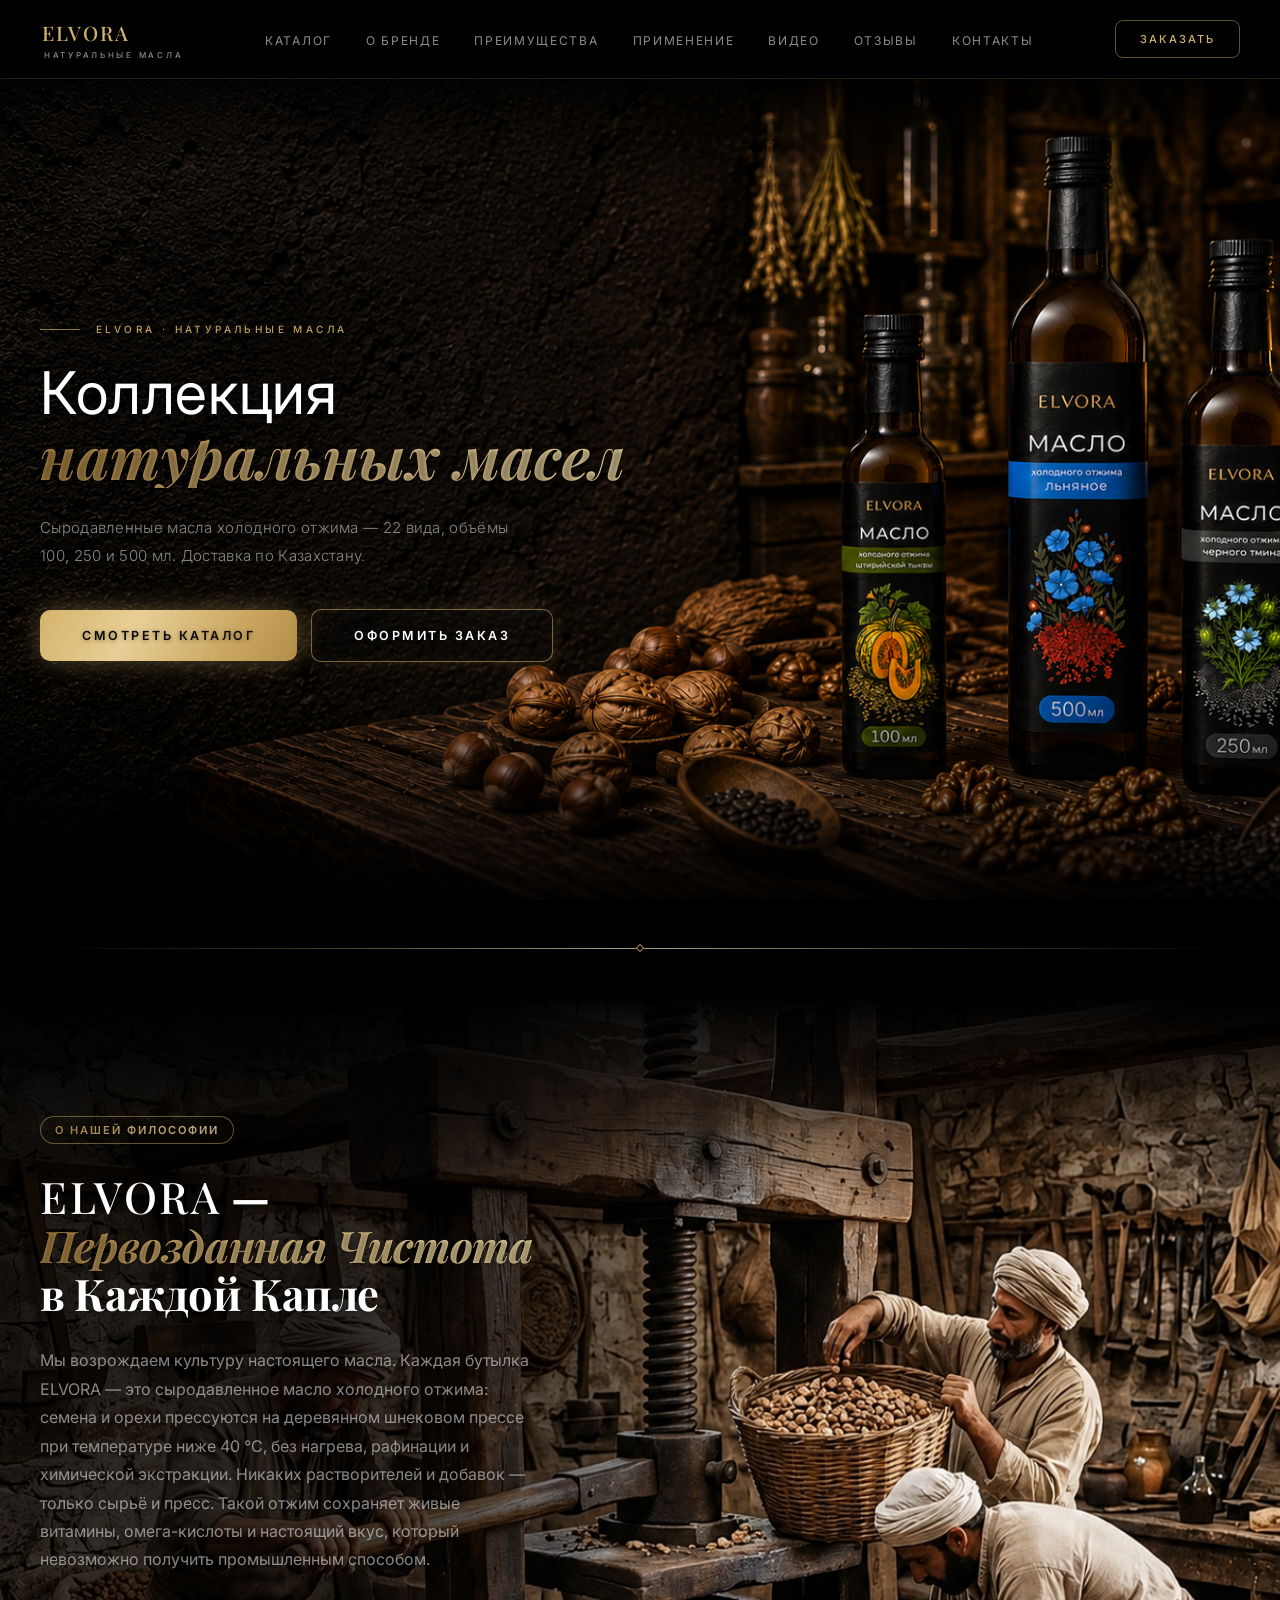
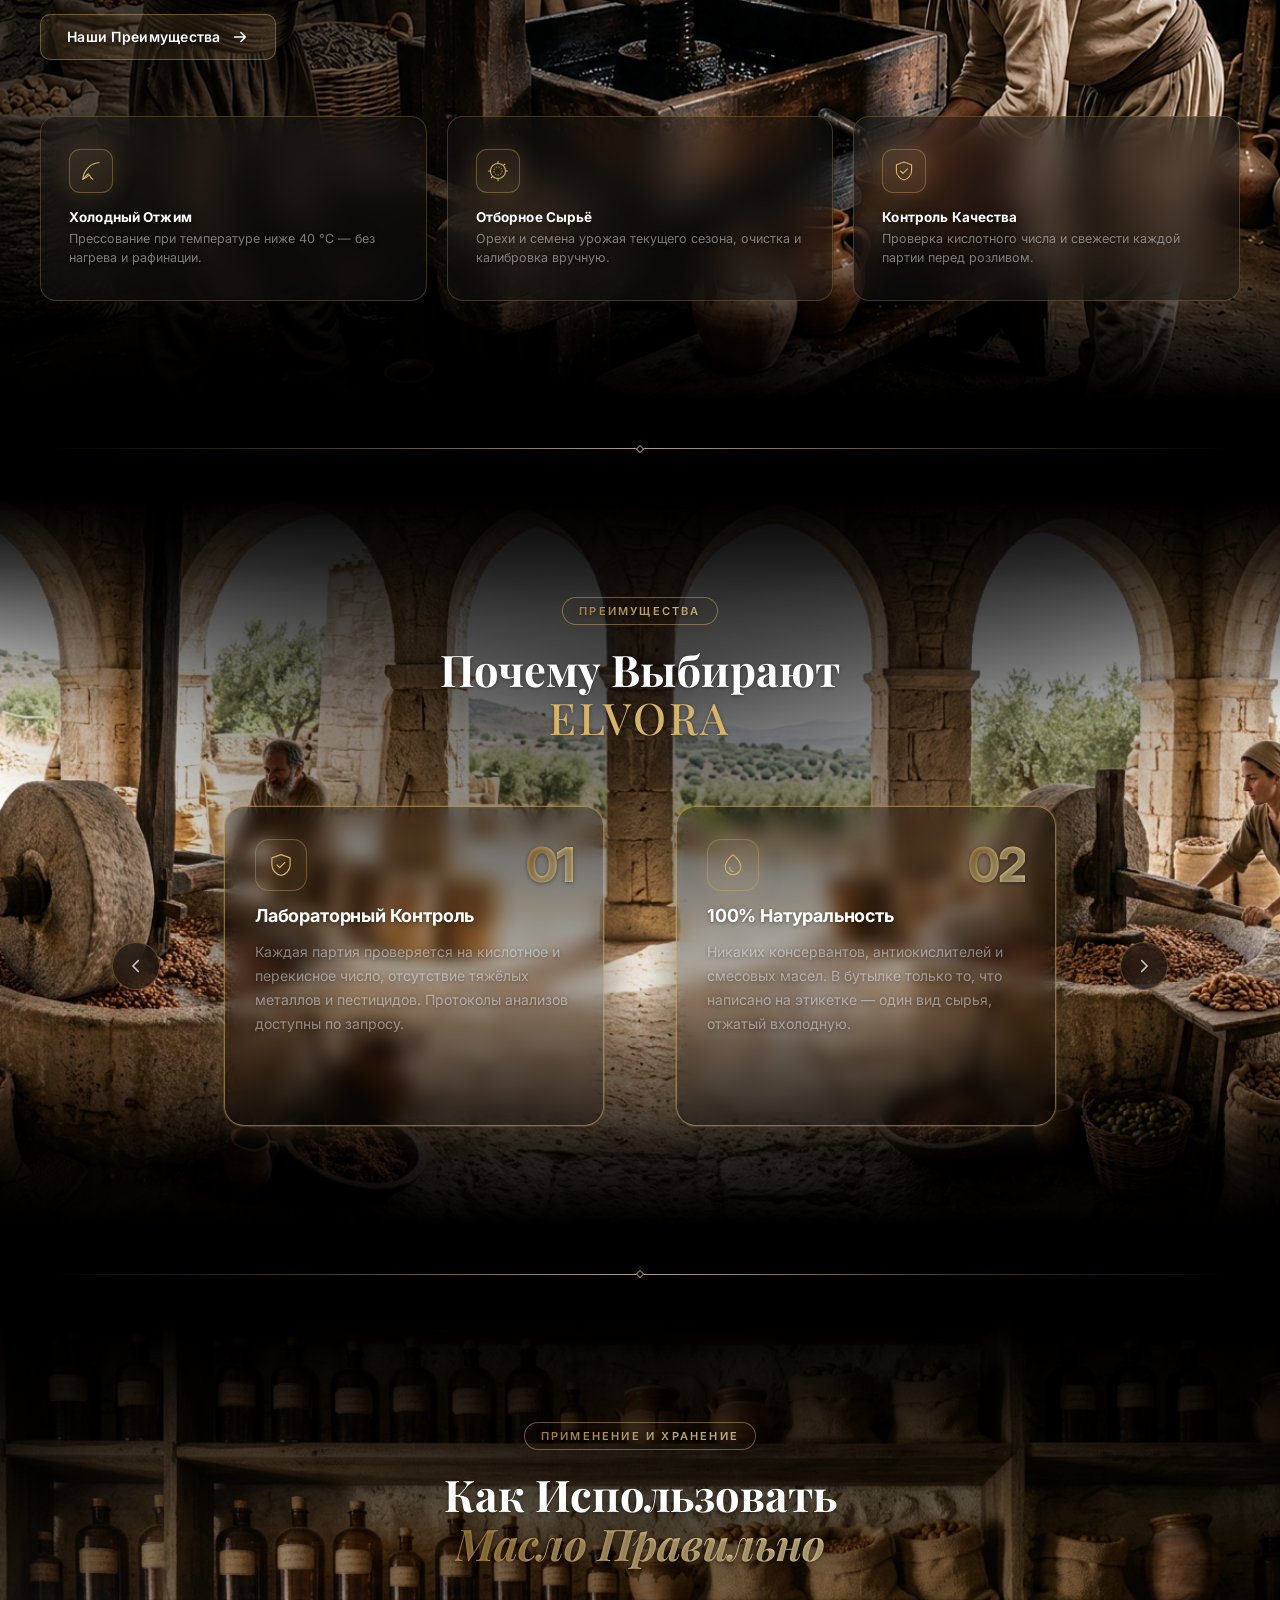
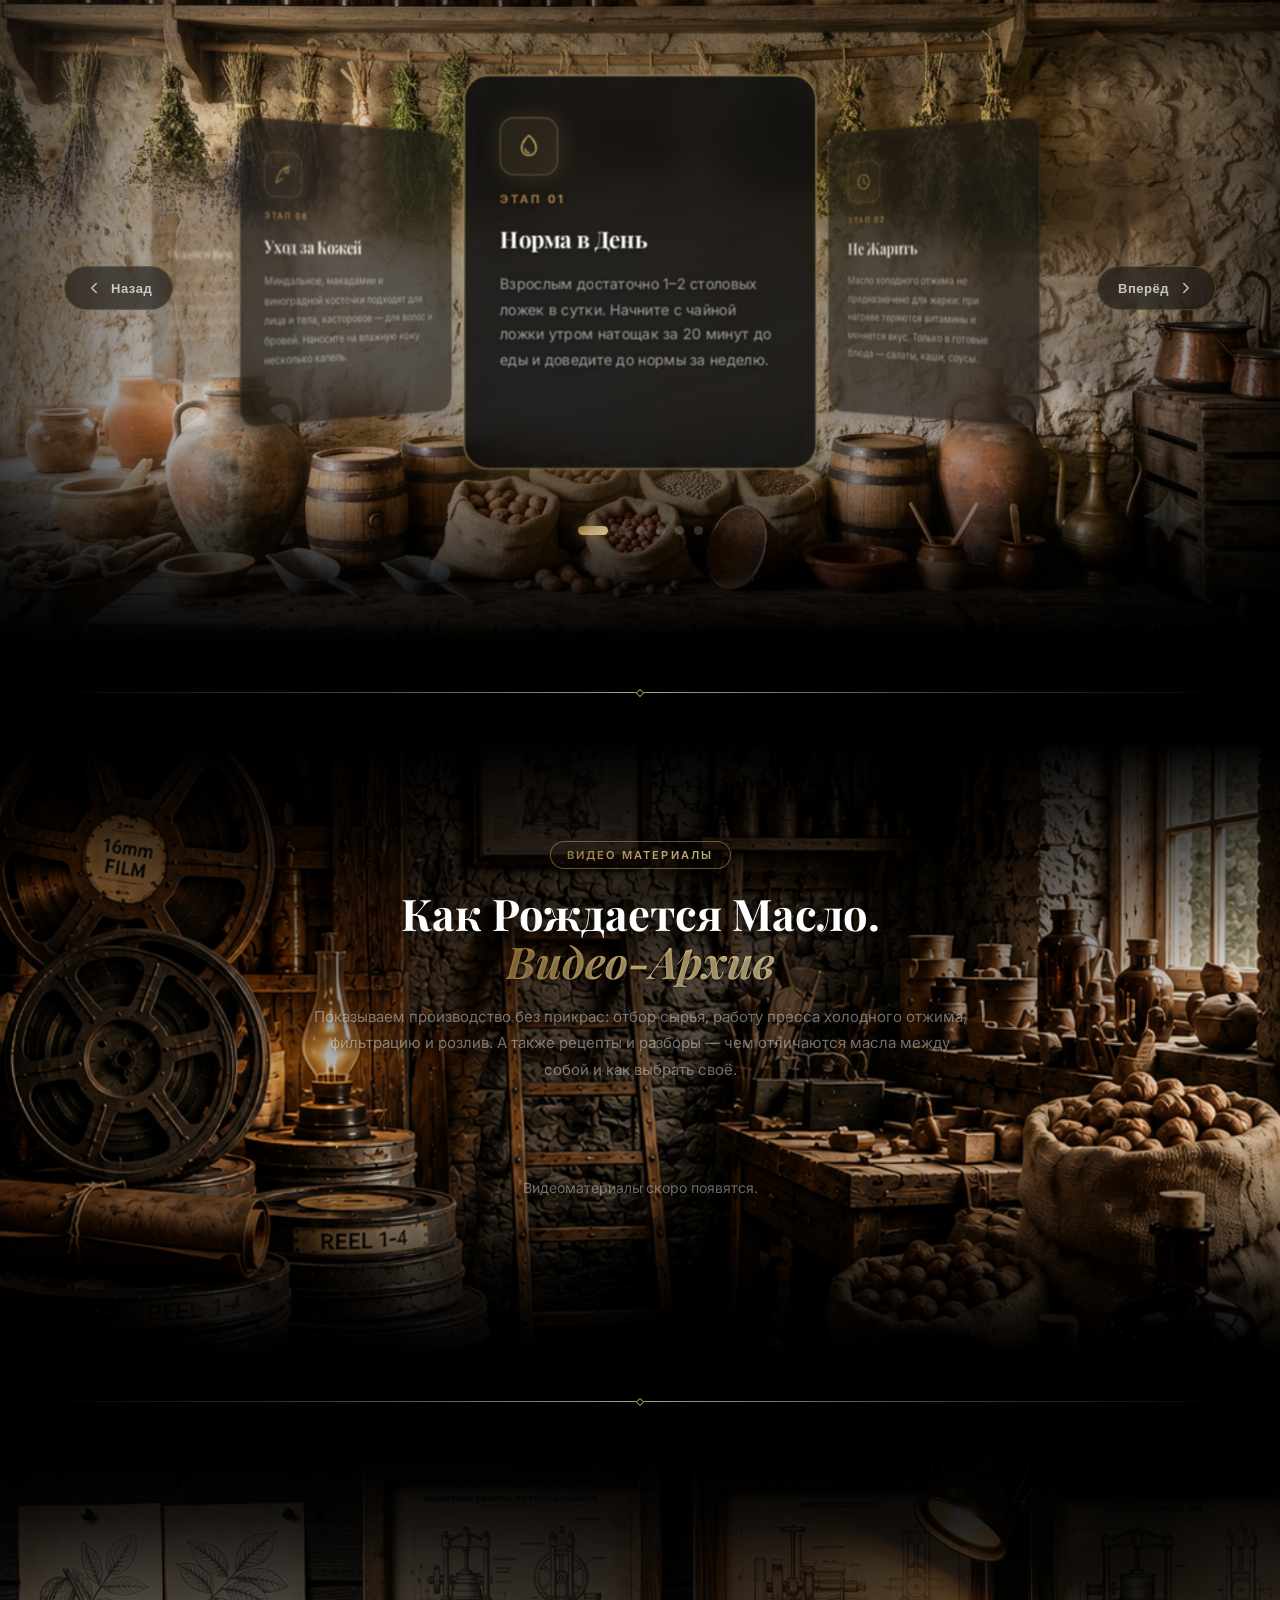
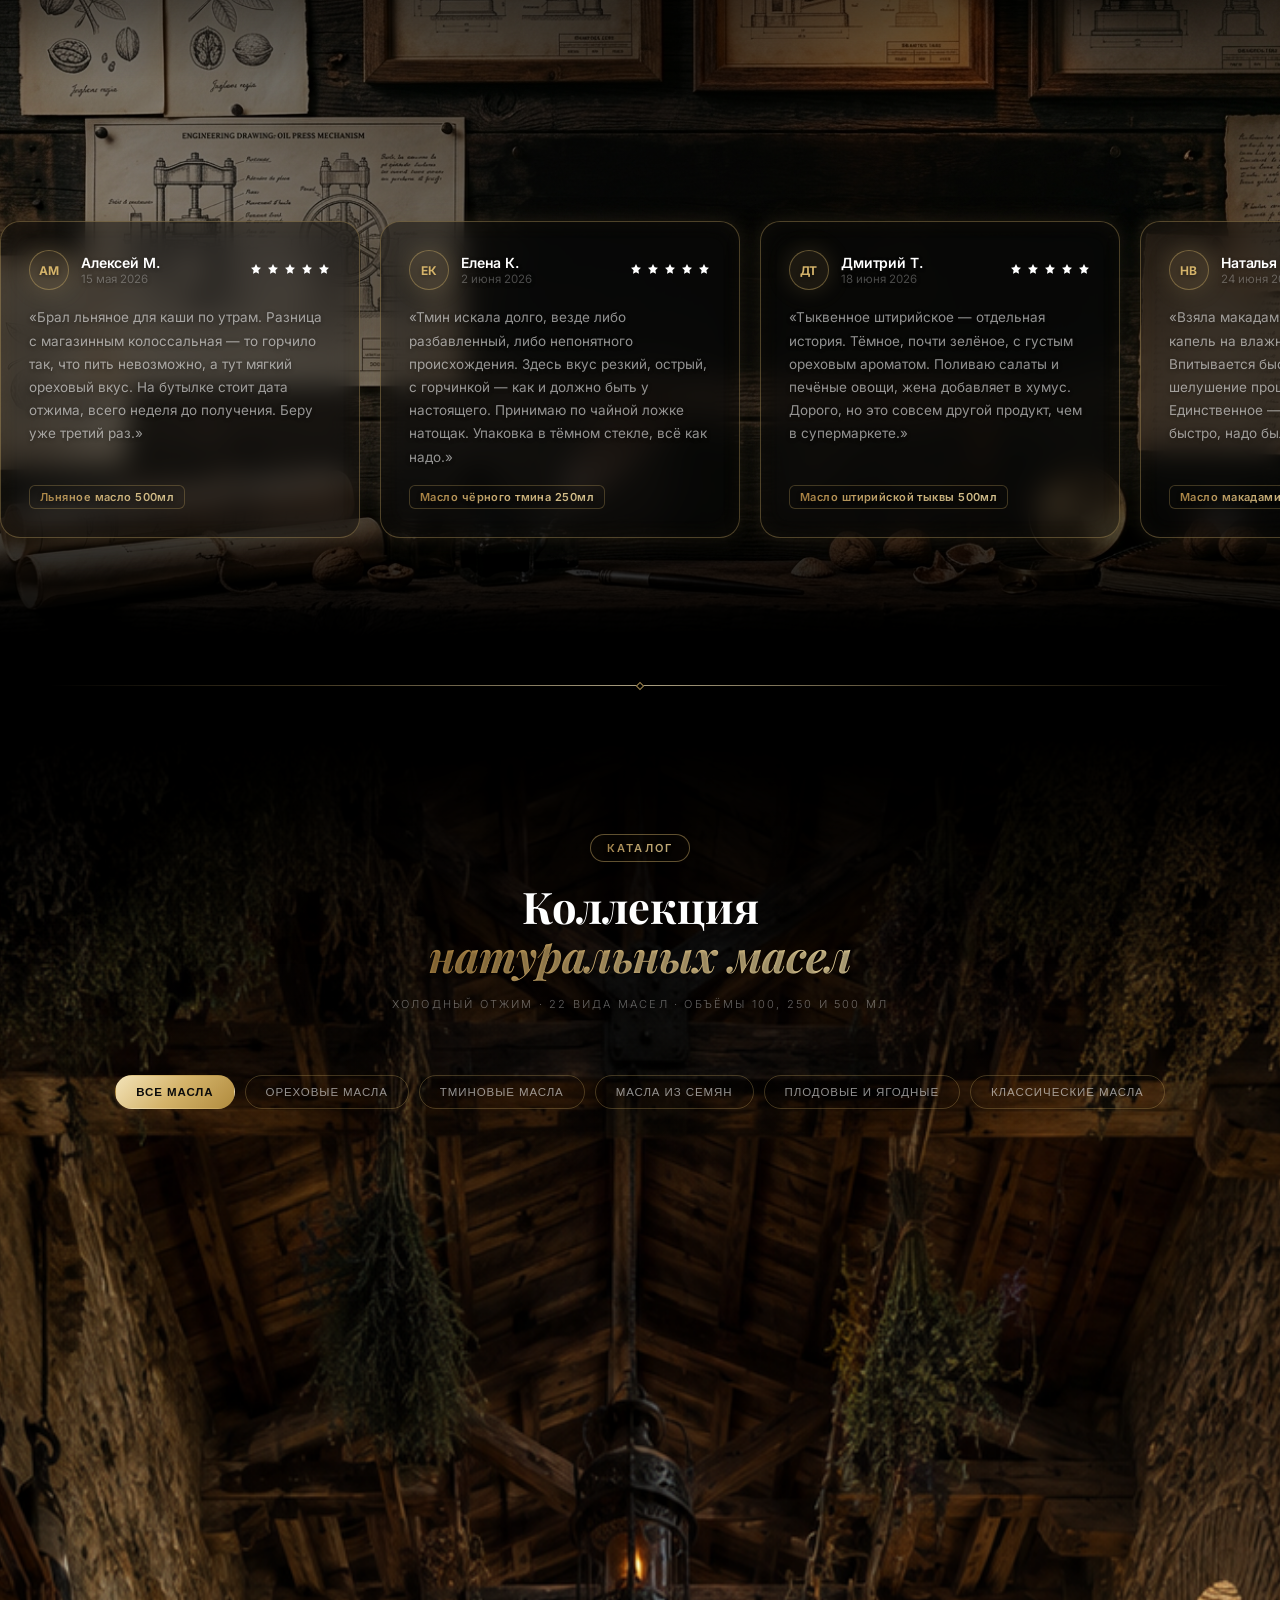
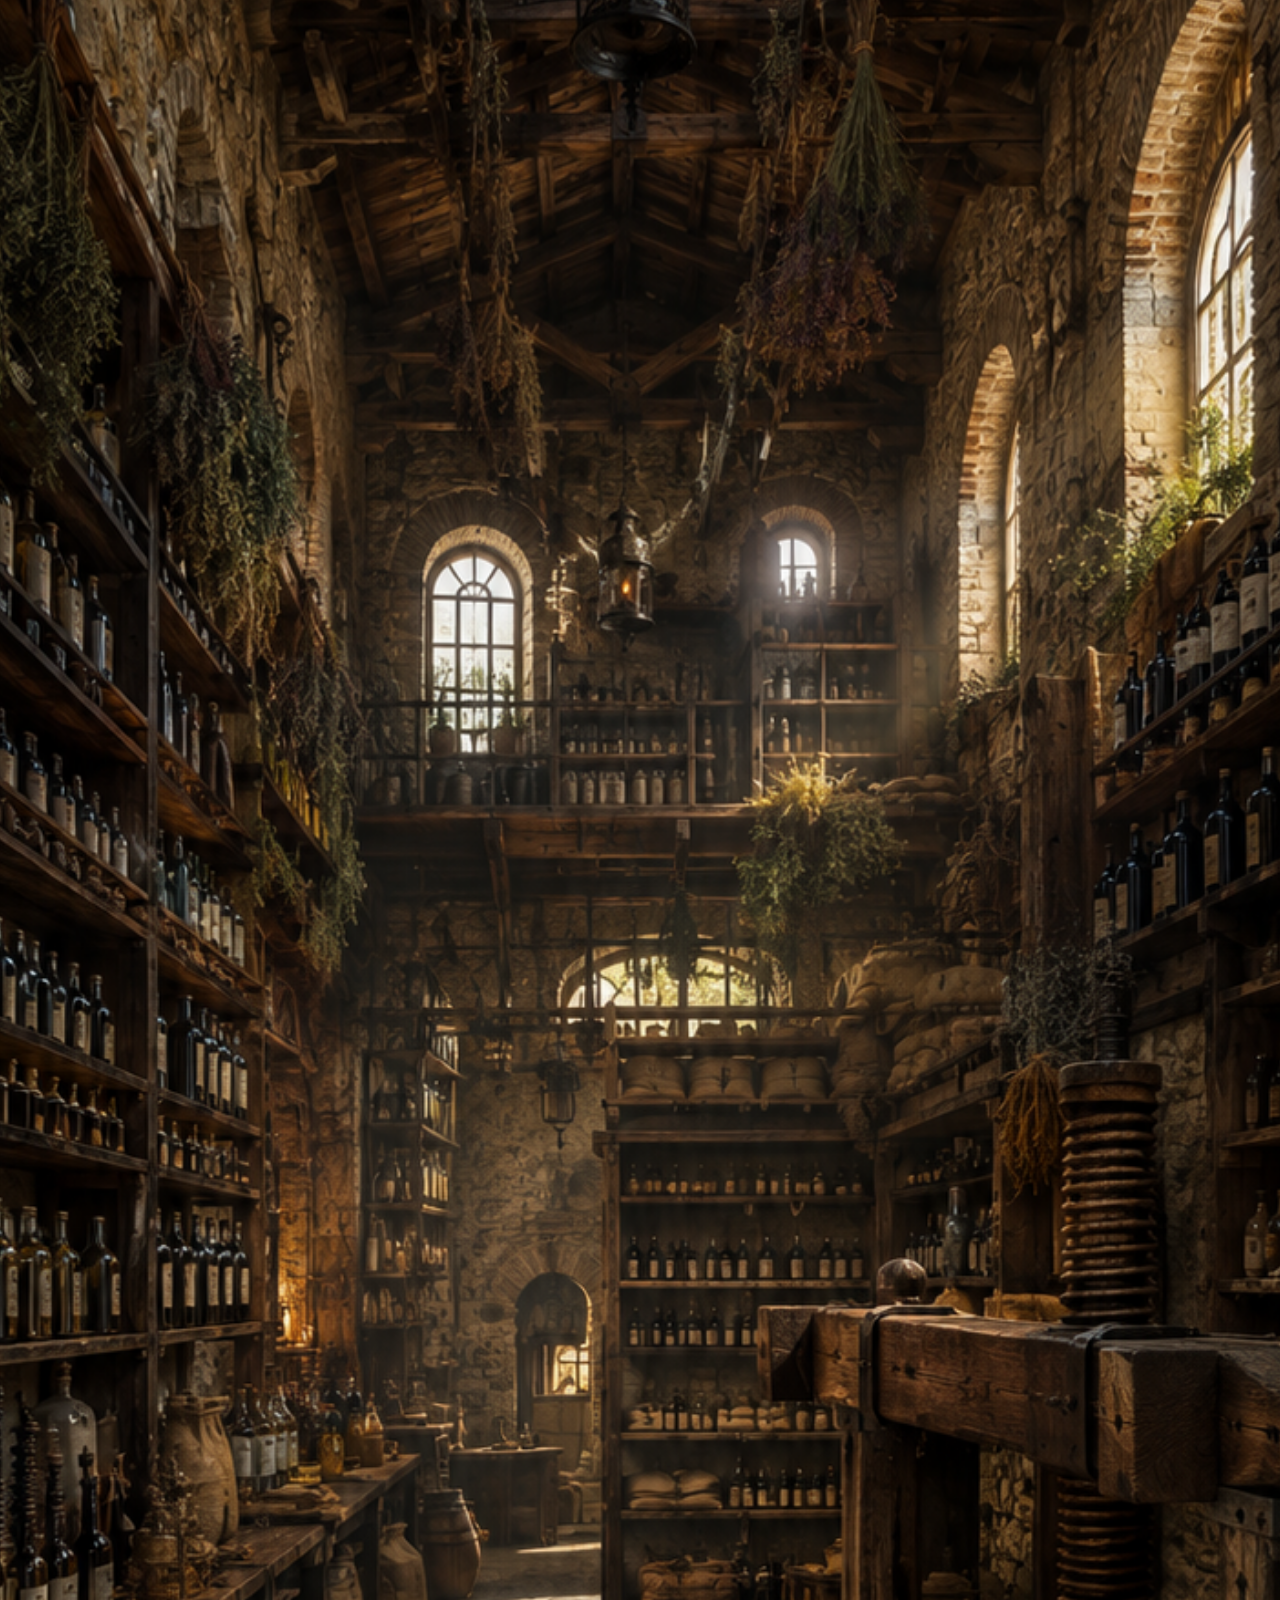
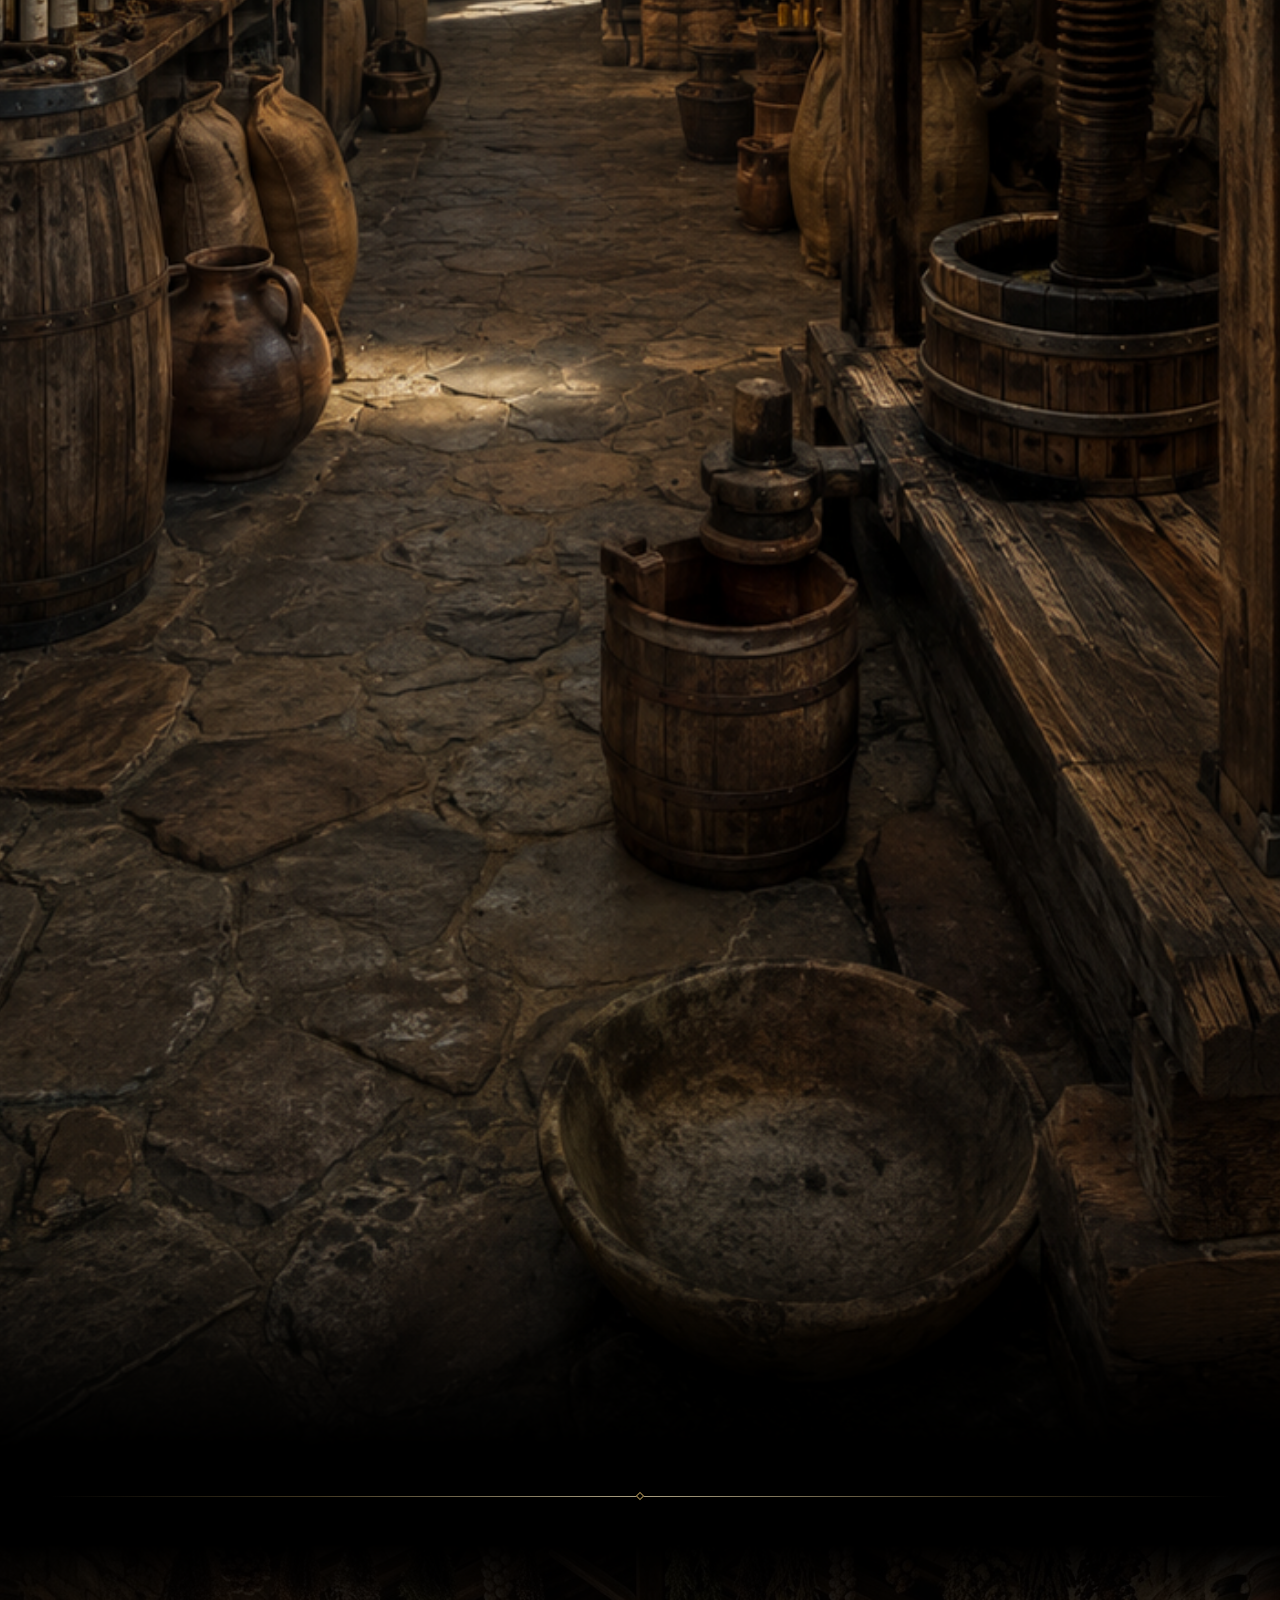
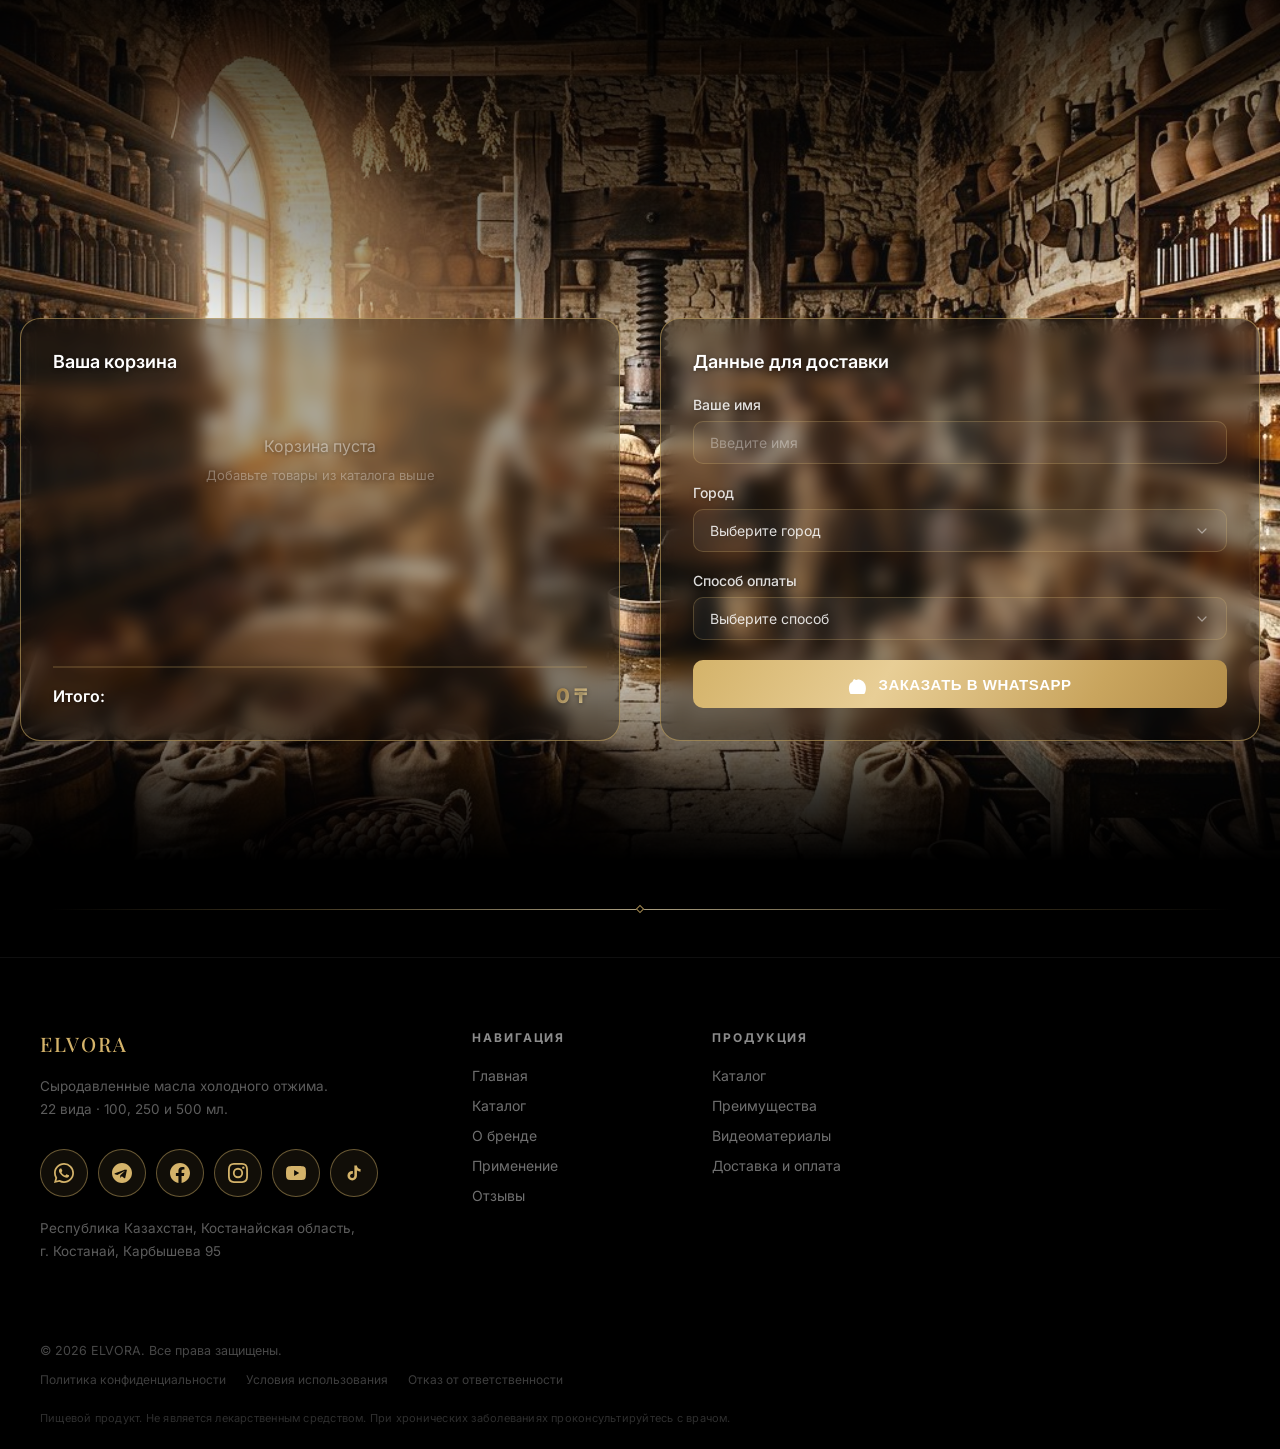
==== index.html @ 71c26eb4 "Add files via upload" ====
<!DOCTYPE html>
<html lang="ru">
<head>
  <meta charset="UTF-8" />
  <meta name="viewport" content="width=device-width, initial-scale=1.0" />
  <title>ELVORA — Натуральные масла</title>
  <link rel="preconnect" href="https://fonts.googleapis.com" />
  <link rel="preconnect" href="https://fonts.gstatic.com" crossorigin />
  <link href="https://fonts.googleapis.com/css2?family=Inter:wght@200;300;400;500;600;700&family=Playfair+Display:ital,wght@0,400;0,700;1,400;1,700&display=swap" rel="stylesheet" />
  <link rel="stylesheet" href="style.css?v=61" />
</head>
<body>

  <svg width="0" height="0" style="position:absolute">
    <defs>
      <linearGradient id="starGrad" gradientUnits="userSpaceOnUse"
        x1="0" y1="0" x2="8" y2="8" spreadMethod="reflect">
        <stop offset="0%" stop-color="#F3E3B8" />
        <stop offset="50%" stop-color="#D4B36A" />
        <stop offset="100%" stop-color="#8C6B2F" />
        <animateTransform attributeName="gradientTransform" type="translate"
          values="-8 0; 8 0; -8 0" dur="6s" repeatCount="indefinite" />
      </linearGradient>
    </defs>
  </svg>

  <!-- ══════════════════════════════════════
       NAV
  ══════════════════════════════════════ -->
  <nav class="nav anim-nav">
    <div class="nav__inner">
      <a href="#" class="nav__logo">
        <span>
          <span class="nav__logo-text">ELVORA</span>
          <span class="nav__logo-mark">натуральные масла</span>
        </span>
      </a>
      <ul class="nav__menu" id="nav-menu">
        <li><a href="#catalog" class="nav__link">Каталог</a></li>
        <li><a href="#about" class="nav__link">О бренде</a></li>
        <li><a href="#benefits" class="nav__link">Преимущества</a></li>
        <li><a href="#usage" class="nav__link">Применение</a></li>
        <li><a href="#videos" class="nav__link">Видео</a></li>
        <li><a href="#reviews" class="nav__link">Отзывы</a></li>
        <li><a href="#contacts" class="nav__link">Контакты</a></li>
        <li class="nav__menu-cta-item"><a href="#checkout" class="nav__mobile-cta">Заказать</a></li>
      </ul>
      <a href="#checkout" class="nav__cta">Заказать</a>
      <button class="nav__burger" id="nav-burger" aria-label="Меню" aria-expanded="false" aria-controls="nav-menu">
        <span></span><span></span><span></span>
      </button>
    </div>
  </nav>

  <!-- ══════════════════════════════════════
       BLOCK 1 — HERO
  ══════════════════════════════════════ -->
  <section class="hero" id="hero">
    <div class="hero__bg"></div>
    <div class="hero__overlay"></div>
    <div class="hero__fade-bottom"></div>
    <div class="hero__mark">ELVORA</div>

    <div class="hero__inner">
      <div class="hero__content">

        <p class="hero__eyebrow anim-fade" style="--d:.15s">
          ELVORA · НАТУРАЛЬНЫЕ МАСЛА
        </p>

        <h1 class="hero__title anim-fade" style="--d:.35s;">
          Коллекция<br><em>натуральных масел</em>
        </h1>

        <p class="hero__subtitle anim-fade" style="--d:.55s">
          Сыродавленные масла холодного отжима — 22 вида,
          объёмы 100, 250 и 500 мл. Доставка по Казахстану.
        </p>

        <div class="hero__actions anim-fade" style="--d:.75s">
          <a href="#catalog" class="btn btn--primary">Смотреть каталог</a>
          <a href="#checkout" class="btn btn--outline">Оформить заказ</a>
        </div>

      </div>
    </div>

  </section>

  <div class="section-divider">
  </div>

  <!-- ══════════════════════════════════════
       BLOCK 2 — ABOUT / PHILOSOPHY
  ══════════════════════════════════════ -->
  <section class="about" id="about">
    <div class="about__bg"></div>
    <div class="block-fade-top"></div>
    <div class="block-fade-bottom"></div>
    <div class="about__container">

      <div class="about__grid">

        <!-- LEFT COLUMN -->
        <div class="about__left">

          <span class="about__badge reveal-up" data-delay="0">О НАШЕЙ ФИЛОСОФИИ</span>

          <h2 class="about__title reveal-up" data-delay="80">
            <span class="wordmark">ELVORA</span> —<br>
            <em>Первозданная Чистота</em><br>
            в Каждой Капле
          </h2>

          <p class="about__text reveal-up" data-delay="160">
            Мы возрождаем культуру настоящего масла. Каждая бутылка ELVORA —
            это сыродавленное масло холодного отжима: семена и орехи прессуются
            на деревянном шнековом прессе при температуре ниже 40 °C, без нагрева,
            рафинации и химической экстракции. Никаких растворителей и добавок —
            только сырьё и пресс. Такой отжим сохраняет живые витамины,
            омега-кислоты и настоящий вкус, который невозможно получить
            промышленным способом.
          </p>

          <a href="#benefits" class="about__cta about__cta--desktop reveal-up" data-delay="240">
            Наши Преимущества
            <svg viewBox="0 0 20 20" fill="none" class="about__cta-arrow">
              <path d="M4 10H16M11 5L16 10L11 15" stroke="currentColor" stroke-width="1.6" stroke-linecap="round" stroke-linejoin="round"/>
            </svg>
          </a>

        </div>

        <!-- Правая колонка с фотографией удалена: изображение убрано,
             блок стал одноколоночным. -->

      </div><!-- /about__grid -->

      <!-- Full-width cards row -->
      <div class="about__cards-row">

        <div class="about__card reveal-up" data-delay="100">
          <div class="about__card-icon">
            <svg viewBox="0 0 32 32" fill="none">
              <path d="M28 4C28 4 19 4 12 11C5 18 4 28 4 28C4 28 9 26 13.5 21.5C13.5 21.5 15 25.5 18.5 28" stroke="currentColor" stroke-width="1.6" stroke-linecap="round" stroke-linejoin="round"/>
              <path d="M4 28L12 20" stroke="currentColor" stroke-width="1.6" stroke-linecap="round"/>
            </svg>
          </div>
          <div class="about__card-body">
            <h3 class="about__card-title">Холодный Отжим</h3>
            <p class="about__card-text">Прессование при температуре ниже 40 °C — без нагрева и рафинации.</p>
          </div>
        </div>

        <div class="about__card reveal-up" data-delay="200">
          <div class="about__card-icon">
            <svg viewBox="0 0 32 32" fill="none">
              <circle cx="16" cy="16" r="11" stroke="currentColor" stroke-width="1.6"/>
              <circle cx="16" cy="16" r="6" stroke="currentColor" stroke-width="1.2" stroke-dasharray="2 2"/>
              <path d="M16 5V2M16 30V27M5 16H2M30 16H27" stroke="currentColor" stroke-width="1.6" stroke-linecap="round"/>
              <path d="M24 8L26 6M8 24L6 26" stroke="currentColor" stroke-width="1.6" stroke-linecap="round"/>
            </svg>
          </div>
          <div class="about__card-body">
            <h3 class="about__card-title">Отборное Сырьё</h3>
            <p class="about__card-text">Орехи и семена урожая текущего сезона, очистка и калибровка вручную.</p>
          </div>
        </div>

        <div class="about__card reveal-up" data-delay="300">
          <div class="about__card-icon">
            <svg viewBox="0 0 32 32" fill="none">
              <path d="M16 3L5 7V16C5 22.08 9.86 27.74 16 29C22.14 27.74 27 22.08 27 16V7L16 3Z" stroke="currentColor" stroke-width="1.6" stroke-linecap="round" stroke-linejoin="round"/>
              <path d="M11 16L14.5 19.5L21 13" stroke="currentColor" stroke-width="1.6" stroke-linecap="round" stroke-linejoin="round"/>
            </svg>
          </div>
          <div class="about__card-body">
            <h3 class="about__card-title">Контроль Качества</h3>
            <p class="about__card-text">Проверка кислотного числа и свежести каждой партии перед розливом.</p>
          </div>
        </div>

      </div><!-- /about__cards-row -->

    </div><!-- /about__container -->
  </section>

  <div class="section-divider">
  </div>


  <!-- ══════════════════════════════════════
       BLOCK 8 — ПРЕИМУЩЕСТВА (ВТОРАЯ ВОЛНА)
  ══════════════════════════════════════ -->
  <section class="benefits" id="benefits">
    <div class="benefits__bg"></div>
    <div class="block-fade-top"></div>
    <div class="block-fade-bottom"></div>
    <div class="benefits__container">

      <div class="benefits__header reveal-up" data-delay="0">
        <span class="benefits__badge">ПРЕИМУЩЕСТВА</span>
        <h2 class="benefits__title">Почему Выбирают<br><em class="wordmark">ELVORA</em></h2>
      </div>

      <div class="benefits__deck-wrap reveal-up" data-delay="80">

        <button class="benefits__nav benefits__nav--prev benefits__nav--desktop" id="benefits-prev" aria-label="Предыдущие карточки">
          <svg viewBox="0 0 20 20" fill="none"><path d="M12.5 4L6.5 10L12.5 16" stroke="currentColor" stroke-width="1.8" stroke-linecap="round" stroke-linejoin="round"/></svg>
        </button>

        <!-- Кнопки для мобильного: вверху (назад слева, вперёд справа) -->
        <div class="benefits__nav-mobile-top">
          <button class="benefits__nav benefits__nav--prev benefits__nav--mobile" aria-label="Предыдущие карточки">
            <svg viewBox="0 0 20 20" fill="none"><path d="M12.5 4L6.5 10L12.5 16" stroke="currentColor" stroke-width="1.8" stroke-linecap="round" stroke-linejoin="round"/></svg>
          </button>
          <button class="benefits__nav benefits__nav--next benefits__nav--mobile" aria-label="Следующие карточки">
            <svg viewBox="0 0 20 20" fill="none"><path d="M7.5 4L13.5 10L7.5 16" stroke="currentColor" stroke-width="1.8" stroke-linecap="round" stroke-linejoin="round"/></svg>
          </button>
        </div>

        <div class="benefits__deck" id="benefits-deck">

          <!-- ЛЕВАЯ КОЛОДА: 01, 03, 05 -->
          <div class="benefits__stack benefits__stack--left" id="benefits-stack-left">

            <div class="benefits__card" data-card>
              <div class="benefits__card-top">
                <div class="benefits__card-icon">
                  <svg viewBox="0 0 40 40" fill="none"><path d="M20 4L6 9V20C6 27.73 12.27 34.6 20 36C27.73 34.6 34 27.73 34 20V9L20 4Z" stroke="currentColor" stroke-width="1.8" stroke-linecap="round" stroke-linejoin="round"/><path d="M14 20L18 24L26 16" stroke="currentColor" stroke-width="1.8" stroke-linecap="round" stroke-linejoin="round"/></svg>
                </div>
                <span class="benefits__card-num">01</span>
              </div>
              <h3 class="benefits__card-title">Лабораторный Контроль</h3>
              <p class="benefits__card-text">Каждая партия проверяется на кислотное и перекисное число, отсутствие тяжёлых металлов и пестицидов. Протоколы анализов доступны по запросу.</p>
            </div>

            <div class="benefits__card" data-card>
              <div class="benefits__card-top">
                <div class="benefits__card-icon">
                  <svg viewBox="0 0 40 40" fill="none"><circle cx="20" cy="20" r="13" stroke="currentColor" stroke-width="1.8"/><path d="M14 20C14 23.31 16.69 26 20 26C23.31 26 26 23.31 26 20C26 16.69 23.31 14 20 14" stroke="currentColor" stroke-width="1.8" stroke-linecap="round"/><path d="M20 8V5M20 35V32M8 20H5M35 20H32" stroke="currentColor" stroke-width="1.8" stroke-linecap="round"/></svg>
                </div>
                <span class="benefits__card-num">03</span>
              </div>
              <h3 class="benefits__card-title">Без Рафинации</h3>
              <p class="benefits__card-text">Масло не проходит дезодорацию, отбеливание и гидратацию. Только механическая фильтрация — поэтому сохраняются цвет, аромат и вся польза сырья.</p>
            </div>

            <div class="benefits__card" data-card>
              <div class="benefits__card-top">
                <div class="benefits__card-icon">
                  <svg viewBox="0 0 40 40" fill="none"><path d="M10 30C10 30 8 16 20 8C32 16 30 30 30 30C22 34 18 34 10 30Z" stroke="currentColor" stroke-width="1.8" stroke-linecap="round" stroke-linejoin="round"/><path d="M20 8V30" stroke="currentColor" stroke-width="1.8" stroke-linecap="round"/></svg>
                </div>
                <span class="benefits__card-num">05</span>
              </div>
              <h3 class="benefits__card-title">Безотходное Производство</h3>
              <p class="benefits__card-text">Жмых после отжима идёт на муку и корма, ничего не выбрасывается. Тара — тёмное стекло, пригодное для переработки. Минимальный след на каждом этапе.</p>
            </div>

          </div>

          <!-- ПРАВАЯ КОЛОДА: 02, 04, 06 -->
          <div class="benefits__stack benefits__stack--right" id="benefits-stack-right">

            <div class="benefits__card" data-card>
              <div class="benefits__card-top">
                <div class="benefits__card-icon">
                  <svg viewBox="0 0 40 40" fill="none"><path d="M20 4C20 4 8 14 8 23C8 29.63 13.37 35 20 35C26.63 35 32 29.63 32 23C32 14 20 4 20 4Z" stroke="currentColor" stroke-width="1.8" stroke-linecap="round" stroke-linejoin="round"/><path d="M15 24C15 27.31 17.24 30 20 30" stroke="currentColor" stroke-width="1.8" stroke-linecap="round"/></svg>
                </div>
                <span class="benefits__card-num">02</span>
              </div>
              <h3 class="benefits__card-title">100% Натуральность</h3>
              <p class="benefits__card-text">Никаких консервантов, антиокислителей и смесовых масел. В бутылке только то, что написано на этикетке — один вид сырья, отжатый вхолодную.</p>
            </div>

            <div class="benefits__card" data-card>
              <div class="benefits__card-top">
                <div class="benefits__card-icon">
                  <svg viewBox="0 0 40 40" fill="none"><path d="M36 5C36 5 24 5 15 14C6 23 5 36 5 36C5 36 11 33.5 16.5 28C16.5 28 18.5 33.5 23 36" stroke="currentColor" stroke-width="1.8" stroke-linecap="round" stroke-linejoin="round"/><path d="M5 36L14 27" stroke="currentColor" stroke-width="1.8" stroke-linecap="round"/></svg>
                </div>
                <span class="benefits__card-num">04</span>
              </div>
              <h3 class="benefits__card-title">Отжим Малыми Партиями</h3>
              <p class="benefits__card-text">Мы не делаем запасов на склад: масло отжимается небольшими партиями под заказ. На этикетке — реальная дата отжима, а не только срок годности.</p>
            </div>

            <div class="benefits__card" data-card>
              <div class="benefits__card-top">
                <div class="benefits__card-icon">
                  <svg viewBox="0 0 40 40" fill="none"><path d="M20 5L8 10V19C8 27 13 33 20 35C27 33 32 27 32 19V10L20 5Z" stroke="currentColor" stroke-width="1.8" stroke-linecap="round" stroke-linejoin="round"/><path d="M14 20L18 24L27 15" stroke="currentColor" stroke-width="1.8" stroke-linecap="round" stroke-linejoin="round"/></svg>
                </div>
                <span class="benefits__card-num">06</span>
              </div>
              <h3 class="benefits__card-title">Гарантия Подлинности</h3>
              <p class="benefits__card-text">Каждая партия маркируется уникальным QR-кодом. Полная прослеживаемость пути от поля до бутылки — видно, откуда сырьё и когда сделан отжим.</p>
            </div>

          </div>

        </div><!-- /deck -->

        <!-- Кнопки для мобильного: внизу (назад слева, вперёд справа) -->
        <div class="benefits__nav-mobile-bottom">
          <button class="benefits__nav benefits__nav--prev benefits__nav--mobile" aria-label="Предыдущие карточки">
            <svg viewBox="0 0 20 20" fill="none"><path d="M12.5 4L6.5 10L12.5 16" stroke="currentColor" stroke-width="1.8" stroke-linecap="round" stroke-linejoin="round"/></svg>
          </button>
          <button class="benefits__nav benefits__nav--next benefits__nav--mobile" aria-label="Следующие карточки">
            <svg viewBox="0 0 20 20" fill="none"><path d="M7.5 4L13.5 10L7.5 16" stroke="currentColor" stroke-width="1.8" stroke-linecap="round" stroke-linejoin="round"/></svg>
          </button>
        </div>

        <button class="benefits__nav benefits__nav--next benefits__nav--desktop" id="benefits-next" aria-label="Следующие карточки">
          <svg viewBox="0 0 20 20" fill="none"><path d="M7.5 4L13.5 10L7.5 16" stroke="currentColor" stroke-width="1.8" stroke-linecap="round" stroke-linejoin="round"/></svg>
        </button>

      </div><!-- /deck-wrap -->
    </div><!-- /container -->
  </section>

  <div class="section-divider">
  </div>

  <!-- ══════════════════════════════════════
       BLOCK 7 — ПРИМЕНЕНИЕ И ХРАНЕНИЕ
  ══════════════════════════════════════ -->
  <section class="usage" id="usage">
    <div class="usage__bg"></div>
    <div class="block-fade-top"></div>
    <div class="block-fade-bottom"></div>
    <div class="usage__container">

      <div class="usage__header reveal-up" data-delay="0">
        <span class="usage__badge">ПРИМЕНЕНИЕ И ХРАНЕНИЕ</span>
        <h2 class="usage__title">Как Использовать<br><em>Масло Правильно</em></h2>
      </div>

      <div class="usage__carousel reveal-scale" data-delay="120">
        <div class="usage__stage" id="usage-stage">

          <div class="usage__card">
            <div class="usage__icon">
              <svg viewBox="0 0 32 32" fill="none"><path d="M16 4C16 4 8 10 8 18C8 22.42 11.58 26 16 26C20.42 26 24 22.42 24 18C24 10 16 4 16 4Z" stroke="currentColor" stroke-width="1.6" stroke-linecap="round" stroke-linejoin="round"/><path d="M12 19C12 21.21 13.79 23 16 23" stroke="currentColor" stroke-width="1.6" stroke-linecap="round"/></svg>
            </div>
            <span class="usage__step">Этап 01</span>
            <h3 class="usage__card-title">Норма в День</h3>
            <p class="usage__card-text">Взрослым достаточно 1–2 столовых ложек в сутки. Начните с чайной ложки утром натощак за 20 минут до еды и доведите до нормы за неделю.</p>
          </div>

          <div class="usage__card">
            <div class="usage__icon">
              <svg viewBox="0 0 32 32" fill="none"><circle cx="16" cy="16" r="11" stroke="currentColor" stroke-width="1.6"/><path d="M16 10V16L20 19" stroke="currentColor" stroke-width="1.6" stroke-linecap="round" stroke-linejoin="round"/></svg>
            </div>
            <span class="usage__step">Этап 02</span>
            <h3 class="usage__card-title">Не Жарить</h3>
            <p class="usage__card-text">Масло холодного отжима не предназначено для жарки: при нагреве теряются витамины и меняется вкус. Только в готовые блюда — салаты, каши, соусы.</p>
          </div>

          <div class="usage__card">
            <div class="usage__icon">
              <svg viewBox="0 0 32 32" fill="none"><rect x="8" y="6" width="16" height="22" rx="3" stroke="currentColor" stroke-width="1.6"/><path d="M12 6V5C12 4.45 12.45 4 13 4H19C19.55 4 20 4.45 20 5V6" stroke="currentColor" stroke-width="1.6"/><path d="M12 14H20M12 18H17" stroke="currentColor" stroke-width="1.6" stroke-linecap="round"/></svg>
            </div>
            <span class="usage__step">Этап 03</span>
            <h3 class="usage__card-title">В Кулинарии</h3>
            <p class="usage__card-text">Добавляйте в салаты, овощные и зерновые гарниры, хумус, творог. Тыквенное и кунжутное хороши в соусах, льняное — в кашу, ореховые — в десерты.</p>
          </div>

          <div class="usage__card">
            <div class="usage__icon">
              <svg viewBox="0 0 32 32" fill="none"><path d="M6 16C6 22.63 10.48 28 16 28C21.52 28 26 22.63 26 16" stroke="currentColor" stroke-width="1.6" stroke-linecap="round"/><path d="M16 4V16M10 10L16 4L22 10" stroke="currentColor" stroke-width="1.6" stroke-linecap="round" stroke-linejoin="round"/></svg>
            </div>
            <span class="usage__step">Этап 04</span>
            <h3 class="usage__card-title">Хранение</h3>
            <p class="usage__card-text">В тёмном прохладном месте при +4°–+18 °C, плотно закрытым. После вскрытия — в холодильнике и использовать за 30–45 дней. Беречь от солнца.</p>
          </div>

          <div class="usage__card">
            <div class="usage__icon">
              <svg viewBox="0 0 32 32" fill="none"><path d="M16 3L5 7V16C5 22.08 9.86 27.74 16 29C22.14 27.74 27 22.08 27 16V7L16 3Z" stroke="currentColor" stroke-width="1.6" stroke-linecap="round" stroke-linejoin="round"/><path d="M11 16L14.5 19.5L21 13" stroke="currentColor" stroke-width="1.6" stroke-linecap="round" stroke-linejoin="round"/></svg>
            </div>
            <span class="usage__step">Этап 05</span>
            <h3 class="usage__card-title">Осадок и Вкус</h3>
            <p class="usage__card-text">Лёгкая муть и осадок на дне — норма для нерафинированного масла, это частицы сырья. Насыщенный вкус и запах тоже признак настоящего холодного отжима.</p>
          </div>

          <div class="usage__card">
            <div class="usage__icon">
              <svg viewBox="0 0 32 32" fill="none"><path d="M28 4C28 4 19 4 12 11C5 18 4 28 4 28C4 28 9 26 13.5 21.5" stroke="currentColor" stroke-width="1.6" stroke-linecap="round" stroke-linejoin="round"/><circle cx="22" cy="10" r="3" stroke="currentColor" stroke-width="1.6"/></svg>
            </div>
            <span class="usage__step">Этап 06</span>
            <h3 class="usage__card-title">Уход за Кожей</h3>
            <p class="usage__card-text">Миндальное, макадамии и виноградной косточки подходят для лица и тела, касторовое — для волос и бровей. Наносите на влажную кожу несколько капель.</p>
          </div>

        </div><!-- /stage -->

        <button class="usage__nav usage__nav--prev" id="usage-prev" aria-label="Назад">
          <svg viewBox="0 0 24 24" fill="none"><path d="M15 18L9 12L15 6" stroke="currentColor" stroke-width="1.8" stroke-linecap="round" stroke-linejoin="round"/></svg>
          <span>Назад</span>
        </button>
        <button class="usage__nav usage__nav--next" id="usage-next" aria-label="Вперёд">
          <span>Вперёд</span>
          <svg viewBox="0 0 24 24" fill="none"><path d="M9 6L15 12L9 18" stroke="currentColor" stroke-width="1.8" stroke-linecap="round" stroke-linejoin="round"/></svg>
        </button>

        <div class="usage__dots" id="usage-dots"></div>
      </div><!-- /carousel -->
    </div><!-- /container -->
  </section>

  <div class="section-divider">
  </div>

  <!-- ══════════════════════════════════════
       BLOCK 10 — ВИДЕО МАТЕРИАЛЫ
  ══════════════════════════════════════ -->
  <section class="videos" id="videos">
    <div class="videos__bg"></div>
    <div class="block-fade-top"></div>
    <div class="block-fade-bottom"></div>
    <div class="videos__container">

      <div class="videos__header reveal-up" data-delay="0">
        <span class="videos__badge">ВИДЕО МАТЕРИАЛЫ</span>
        <h2 class="videos__title">Как Рождается Масло.<br><em>Видео-Архив</em></h2>
        <p class="videos__desc">Показываем производство без прикрас: отбор сырья, работу пресса холодного отжима, фильтрацию и розлив. А также рецепты и разборы — чем отличаются масла между собой и как выбрать своё.</p>
      </div>

      <!-- Грид рендерится из api/videos.php (см. main.js, модуль Videos CMS) -->
      <div class="videos__grid" id="videos-grid" aria-live="polite"></div>

      <!-- Состояние загрузки / пустоты -->
      <p class="videos__state" id="videos-state">Загрузка видеоматериалов…</p>

      <!-- Пагинация (появляется, когда страниц больше одной) -->
      <nav class="videos__pagination" id="videos-pagination" aria-label="Страницы видео"></nav>
    </div><!-- /container -->
  </section>

  <div class="section-divider">
  </div>

  <!-- ══════════════════════════════════════
       BLOCK 9 — ОТЗЫВЫ КЛИЕНТОВ (КАРУСЕЛЬ)
  ══════════════════════════════════════ -->
  <section class="reviews" id="reviews">
    <div class="reviews__bg"></div>
    <div class="block-fade-top"></div>
    <div class="block-fade-bottom"></div>
    <div class="reviews__container">

      <div class="reviews__header reveal-up" data-delay="0">
        <span class="reviews__badge">ОТЗЫВЫ</span>
        <h2 class="reviews__title">Что Говорят<br><em>Наши Клиенты</em></h2>
        <div class="reviews__summary">
          <span class="reviews__avg">4.9</span>
          <div class="reviews__stars-row">
            <svg viewBox="0 0 16 16" fill="url(#starGrad)"><path d="M8 1l1.8 3.6L14 5.3l-3 2.9.7 4.1L8 10.5l-3.7 1.8.7-4.1-3-2.9 4.2-.7z"/></svg>
            <svg viewBox="0 0 16 16" fill="url(#starGrad)"><path d="M8 1l1.8 3.6L14 5.3l-3 2.9.7 4.1L8 10.5l-3.7 1.8.7-4.1-3-2.9 4.2-.7z"/></svg>
            <svg viewBox="0 0 16 16" fill="url(#starGrad)"><path d="M8 1l1.8 3.6L14 5.3l-3 2.9.7 4.1L8 10.5l-3.7 1.8.7-4.1-3-2.9 4.2-.7z"/></svg>
            <svg viewBox="0 0 16 16" fill="url(#starGrad)"><path d="M8 1l1.8 3.6L14 5.3l-3 2.9.7 4.1L8 10.5l-3.7 1.8.7-4.1-3-2.9 4.2-.7z"/></svg>
            <svg viewBox="0 0 16 16" fill="url(#starGrad)"><path d="M8 1l1.8 3.6L14 5.3l-3 2.9.7 4.1L8 10.5l-3.7 1.8.7-4.1-3-2.9 4.2-.7z"/></svg>
          </div>
          <span class="reviews__count">на основе 648 отзывов</span>
        </div>
      </div>

      <!-- Infinite marquee -->
      <div class="reviews__marquee">
        <div class="reviews__marquee-inner">
        <div class="reviews__track">

            <div class="reviews__card">
              <div class="reviews__card-header">
                <div class="reviews__avatar">АМ</div>
                <div>
                  <div class="reviews__author">Алексей М.</div>
                  <div class="reviews__date">15 мая 2026</div>
                </div>
                <div class="reviews__stars">
                  <svg viewBox="0 0 14 14" fill="url(#starGrad)"><path d="M7 1l1.6 3.2L12 4.7l-2.6 2.5.6 3.6L7 9.2l-3 1.6.6-3.6L2 4.7l3.4-.5z"/></svg>
                  <svg viewBox="0 0 14 14" fill="url(#starGrad)"><path d="M7 1l1.6 3.2L12 4.7l-2.6 2.5.6 3.6L7 9.2l-3 1.6.6-3.6L2 4.7l3.4-.5z"/></svg>
                  <svg viewBox="0 0 14 14" fill="url(#starGrad)"><path d="M7 1l1.6 3.2L12 4.7l-2.6 2.5.6 3.6L7 9.2l-3 1.6.6-3.6L2 4.7l3.4-.5z"/></svg>
                  <svg viewBox="0 0 14 14" fill="url(#starGrad)"><path d="M7 1l1.6 3.2L12 4.7l-2.6 2.5.6 3.6L7 9.2l-3 1.6.6-3.6L2 4.7l3.4-.5z"/></svg>
                  <svg viewBox="0 0 14 14" fill="url(#starGrad)"><path d="M7 1l1.6 3.2L12 4.7l-2.6 2.5.6 3.6L7 9.2l-3 1.6.6-3.6L2 4.7l3.4-.5z"/></svg>
                </div>
              </div>
              <p class="reviews__text">&laquo;Брал льняное для каши по утрам. Разница с магазинным колоссальная — то горчило так, что пить невозможно, а тут мягкий ореховый вкус. На бутылке стоит дата отжима, всего неделя до получения. Беру уже третий раз.&raquo;</p>
              <span class="reviews__product">Льняное масло 500мл</span>
            </div>

            <div class="reviews__card">
              <div class="reviews__card-header">
                <div class="reviews__avatar">ЕК</div>
                <div>
                  <div class="reviews__author">Елена К.</div>
                  <div class="reviews__date">2 июня 2026</div>
                </div>
                <div class="reviews__stars">
                  <svg viewBox="0 0 14 14" fill="url(#starGrad)"><path d="M7 1l1.6 3.2L12 4.7l-2.6 2.5.6 3.6L7 9.2l-3 1.6.6-3.6L2 4.7l3.4-.5z"/></svg>
                  <svg viewBox="0 0 14 14" fill="url(#starGrad)"><path d="M7 1l1.6 3.2L12 4.7l-2.6 2.5.6 3.6L7 9.2l-3 1.6.6-3.6L2 4.7l3.4-.5z"/></svg>
                  <svg viewBox="0 0 14 14" fill="url(#starGrad)"><path d="M7 1l1.6 3.2L12 4.7l-2.6 2.5.6 3.6L7 9.2l-3 1.6.6-3.6L2 4.7l3.4-.5z"/></svg>
                  <svg viewBox="0 0 14 14" fill="url(#starGrad)"><path d="M7 1l1.6 3.2L12 4.7l-2.6 2.5.6 3.6L7 9.2l-3 1.6.6-3.6L2 4.7l3.4-.5z"/></svg>
                  <svg viewBox="0 0 14 14" fill="url(#starGrad)"><path d="M7 1l1.6 3.2L12 4.7l-2.6 2.5.6 3.6L7 9.2l-3 1.6.6-3.6L2 4.7l3.4-.5z"/></svg>
                </div>
              </div>
              <p class="reviews__text">&laquo;Тмин искала долго, везде либо разбавленный, либо непонятного происхождения. Здесь вкус резкий, острый, с горчинкой — как и должно быть у настоящего. Принимаю по чайной ложке натощак. Упаковка в тёмном стекле, всё как надо.&raquo;</p>
              <span class="reviews__product">Масло чёрного тмина 250мл</span>
            </div>

            <div class="reviews__card">
              <div class="reviews__card-header">
                <div class="reviews__avatar">ДТ</div>
                <div>
                  <div class="reviews__author">Дмитрий Т.</div>
                  <div class="reviews__date">18 июня 2026</div>
                </div>
                <div class="reviews__stars">
                  <svg viewBox="0 0 14 14" fill="url(#starGrad)"><path d="M7 1l1.6 3.2L12 4.7l-2.6 2.5.6 3.6L7 9.2l-3 1.6.6-3.6L2 4.7l3.4-.5z"/></svg>
                  <svg viewBox="0 0 14 14" fill="url(#starGrad)"><path d="M7 1l1.6 3.2L12 4.7l-2.6 2.5.6 3.6L7 9.2l-3 1.6.6-3.6L2 4.7l3.4-.5z"/></svg>
                  <svg viewBox="0 0 14 14" fill="url(#starGrad)"><path d="M7 1l1.6 3.2L12 4.7l-2.6 2.5.6 3.6L7 9.2l-3 1.6.6-3.6L2 4.7l3.4-.5z"/></svg>
                  <svg viewBox="0 0 14 14" fill="url(#starGrad)"><path d="M7 1l1.6 3.2L12 4.7l-2.6 2.5.6 3.6L7 9.2l-3 1.6.6-3.6L2 4.7l3.4-.5z"/></svg>
                  <svg viewBox="0 0 14 14" fill="url(#starGrad)"><path d="M7 1l1.6 3.2L12 4.7l-2.6 2.5.6 3.6L7 9.2l-3 1.6.6-3.6L2 4.7l3.4-.5z"/></svg>
                </div>
              </div>
              <p class="reviews__text">&laquo;Тыквенное штирийское — отдельная история. Тёмное, почти зелёное, с густым ореховым ароматом. Поливаю салаты и печёные овощи, жена добавляет в хумус. Дорого, но это совсем другой продукт, чем в супермаркете.&raquo;</p>
              <span class="reviews__product">Масло штирийской тыквы 500мл</span>
            </div>

            <div class="reviews__card">
              <div class="reviews__card-header">
                <div class="reviews__avatar">НВ</div>
                <div>
                  <div class="reviews__author">Наталья В.</div>
                  <div class="reviews__date">24 июня 2026</div>
                </div>
                <div class="reviews__stars">
                  <svg viewBox="0 0 14 14" fill="url(#starGrad)"><path d="M7 1l1.6 3.2L12 4.7l-2.6 2.5.6 3.6L7 9.2l-3 1.6.6-3.6L2 4.7l3.4-.5z"/></svg>
                  <svg viewBox="0 0 14 14" fill="url(#starGrad)"><path d="M7 1l1.6 3.2L12 4.7l-2.6 2.5.6 3.6L7 9.2l-3 1.6.6-3.6L2 4.7l3.4-.5z"/></svg>
                  <svg viewBox="0 0 14 14" fill="url(#starGrad)"><path d="M7 1l1.6 3.2L12 4.7l-2.6 2.5.6 3.6L7 9.2l-3 1.6.6-3.6L2 4.7l3.4-.5z"/></svg>
                  <svg viewBox="0 0 14 14" fill="url(#starGrad)"><path d="M7 1l1.6 3.2L12 4.7l-2.6 2.5.6 3.6L7 9.2l-3 1.6.6-3.6L2 4.7l3.4-.5z"/></svg>
                  <svg viewBox="0 0 14 14" fill="url(#starGrad)" opacity="0.35"><path d="M7 1l1.6 3.2L12 4.7l-2.6 2.5.6 3.6L7 9.2l-3 1.6.6-3.6L2 4.7l3.4-.5z"/></svg>
                </div>
              </div>
              <p class="reviews__text">&laquo;Взяла макадамию для лица, наношу пару капель на влажную кожу вечером. Впитывается быстро, не оставляет плёнки, шелушение прошло за неделю. Единственное — 100 мл уходит слишком быстро, надо было брать объём больше.&raquo;</p>
              <span class="reviews__product">Масло макадамии 100мл</span>
            </div>

            <div class="reviews__card">
              <div class="reviews__card-header">
                <div class="reviews__avatar">ИП</div>
                <div>
                  <div class="reviews__author">Игорь П.</div>
                  <div class="reviews__date">27 июня 2026</div>
                </div>
                <div class="reviews__stars">
                  <svg viewBox="0 0 14 14" fill="url(#starGrad)"><path d="M7 1l1.6 3.2L12 4.7l-2.6 2.5.6 3.6L7 9.2l-3 1.6.6-3.6L2 4.7l3.4-.5z"/></svg>
                  <svg viewBox="0 0 14 14" fill="url(#starGrad)"><path d="M7 1l1.6 3.2L12 4.7l-2.6 2.5.6 3.6L7 9.2l-3 1.6.6-3.6L2 4.7l3.4-.5z"/></svg>
                  <svg viewBox="0 0 14 14" fill="url(#starGrad)"><path d="M7 1l1.6 3.2L12 4.7l-2.6 2.5.6 3.6L7 9.2l-3 1.6.6-3.6L2 4.7l3.4-.5z"/></svg>
                  <svg viewBox="0 0 14 14" fill="url(#starGrad)"><path d="M7 1l1.6 3.2L12 4.7l-2.6 2.5.6 3.6L7 9.2l-3 1.6.6-3.6L2 4.7l3.4-.5z"/></svg>
                  <svg viewBox="0 0 14 14" fill="url(#starGrad)"><path d="M7 1l1.6 3.2L12 4.7l-2.6 2.5.6 3.6L7 9.2l-3 1.6.6-3.6L2 4.7l3.4-.5z"/></svg>
                </div>
              </div>
              <p class="reviews__text">&laquo;Готовлю азиатскую кухню, кунжутное нужно постоянно. Это — нерафинированное, аромат раскрывается сразу, добавляю в самом конце в готовое блюдо. Важно: жарить на нём нельзя, только в готовое. Вкус отличный.&raquo;</p>
              <span class="reviews__product">Кунжутное масло 500мл</span>
            </div>

            <div class="reviews__card">
              <div class="reviews__card-header">
                <div class="reviews__avatar">МС</div>
                <div>
                  <div class="reviews__author">Марина С.</div>
                  <div class="reviews__date">28 июня 2026</div>
                </div>
                <div class="reviews__stars">
                  <svg viewBox="0 0 14 14" fill="url(#starGrad)"><path d="M7 1l1.6 3.2L12 4.7l-2.6 2.5.6 3.6L7 9.2l-3 1.6.6-3.6L2 4.7l3.4-.5z"/></svg>
                  <svg viewBox="0 0 14 14" fill="url(#starGrad)"><path d="M7 1l1.6 3.2L12 4.7l-2.6 2.5.6 3.6L7 9.2l-3 1.6.6-3.6L2 4.7l3.4-.5z"/></svg>
                  <svg viewBox="0 0 14 14" fill="url(#starGrad)"><path d="M7 1l1.6 3.2L12 4.7l-2.6 2.5.6 3.6L7 9.2l-3 1.6.6-3.6L2 4.7l3.4-.5z"/></svg>
                  <svg viewBox="0 0 14 14" fill="url(#starGrad)"><path d="M7 1l1.6 3.2L12 4.7l-2.6 2.5.6 3.6L7 9.2l-3 1.6.6-3.6L2 4.7l3.4-.5z"/></svg>
                  <svg viewBox="0 0 14 14" fill="url(#starGrad)"><path d="M7 1l1.6 3.2L12 4.7l-2.6 2.5.6 3.6L7 9.2l-3 1.6.6-3.6L2 4.7l3.4-.5z"/></svg>
                </div>
              </div>
              <p class="reviews__text">&laquo;Косметолог посоветовала виноградную косточку для жирной кожи. Лёгкое, поры не забивает, использую вместо ночного крема. Заказала в Алматы, привезли за два дня. Приятно, что состав честный — одно масло, без отдушек.&raquo;</p>
              <span class="reviews__product">Масло виноградной косточки 250мл</span>
            </div>

            <div class="reviews__card">
              <div class="reviews__card-header">
                <div class="reviews__avatar">БА</div>
                <div>
                  <div class="reviews__author">Батыр А.</div>
                  <div class="reviews__date">28 июня 2026</div>
                </div>
                <div class="reviews__stars">
                  <svg viewBox="0 0 14 14" fill="url(#starGrad)"><path d="M7 1l1.6 3.2L12 4.7l-2.6 2.5.6 3.6L7 9.2l-3 1.6.6-3.6L2 4.7l3.4-.5z"/></svg>
                  <svg viewBox="0 0 14 14" fill="url(#starGrad)"><path d="M7 1l1.6 3.2L12 4.7l-2.6 2.5.6 3.6L7 9.2l-3 1.6.6-3.6L2 4.7l3.4-.5z"/></svg>
                  <svg viewBox="0 0 14 14" fill="url(#starGrad)"><path d="M7 1l1.6 3.2L12 4.7l-2.6 2.5.6 3.6L7 9.2l-3 1.6.6-3.6L2 4.7l3.4-.5z"/></svg>
                  <svg viewBox="0 0 14 14" fill="url(#starGrad)"><path d="M7 1l1.6 3.2L12 4.7l-2.6 2.5.6 3.6L7 9.2l-3 1.6.6-3.6L2 4.7l3.4-.5z"/></svg>
                  <svg viewBox="0 0 14 14" fill="url(#starGrad)"><path d="M7 1l1.6 3.2L12 4.7l-2.6 2.5.6 3.6L7 9.2l-3 1.6.6-3.6L2 4.7l3.4-.5z"/></svg>
                </div>
              </div>
              <p class="reviews__text">&laquo;Зәйтүн майы өте сапалы, дәмі нағыз. Салатқа құйып жүрміз, бүкіл отбасы ұнатады. Жеткізу жылдам болды, қаптамасы да әдемі. Тағы тапсырыс беремін, бағасы да орынды.&raquo;</p>
              <span class="reviews__product">Оливковое масло 500мл</span>
            </div>

            <div class="reviews__card">
              <div class="reviews__card-header">
                <div class="reviews__avatar">НМ</div>
                <div>
                  <div class="reviews__author">Наталия М.</div>
                  <div class="reviews__date">25 июня 2026</div>
                </div>
                <div class="reviews__stars">
                  <svg viewBox="0 0 14 14" fill="url(#starGrad)"><path d="M7 1l1.6 3.2L12 4.7l-2.6 2.5.6 3.6L7 9.2l-3 1.6.6-3.6L2 4.7l3.4-.5z"/></svg>
                  <svg viewBox="0 0 14 14" fill="url(#starGrad)"><path d="M7 1l1.6 3.2L12 4.7l-2.6 2.5.6 3.6L7 9.2l-3 1.6.6-3.6L2 4.7l3.4-.5z"/></svg>
                  <svg viewBox="0 0 14 14" fill="url(#starGrad)"><path d="M7 1l1.6 3.2L12 4.7l-2.6 2.5.6 3.6L7 9.2l-3 1.6.6-3.6L2 4.7l3.4-.5z"/></svg>
                  <svg viewBox="0 0 14 14" fill="url(#starGrad)"><path d="M7 1l1.6 3.2L12 4.7l-2.6 2.5.6 3.6L7 9.2l-3 1.6.6-3.6L2 4.7l3.4-.5z"/></svg>
                  <svg viewBox="0 0 14 14" fill="url(#starGrad)"><path d="M7 1l1.6 3.2L12 4.7l-2.6 2.5.6 3.6L7 9.2l-3 1.6.6-3.6L2 4.7l3.4-.5z"/></svg>
                </div>
              </div>
              <p class="reviews__text">&laquo;Расторопшу пью курсами по совету врача, месяц через месяц. Вкус специфический, но привыкаешь. Здесь оно живое — с осадком на дне, как и должно быть у нерафинированного. Раньше брала в капсулах, теперь только так.&raquo;</p>
              <span class="reviews__product">Масло расторопши 250мл</span>
            </div>

            <div class="reviews__card">
              <div class="reviews__card-header">
                <div class="reviews__avatar">КЧ</div>
                <div>
                  <div class="reviews__author">Карина Ч.</div>
                  <div class="reviews__date">19 июня 2026</div>
                </div>
                <div class="reviews__stars">
                  <svg viewBox="0 0 14 14" fill="url(#starGrad)"><path d="M7 1l1.6 3.2L12 4.7l-2.6 2.5.6 3.6L7 9.2l-3 1.6.6-3.6L2 4.7l3.4-.5z"/></svg>
                  <svg viewBox="0 0 14 14" fill="url(#starGrad)"><path d="M7 1l1.6 3.2L12 4.7l-2.6 2.5.6 3.6L7 9.2l-3 1.6.6-3.6L2 4.7l3.4-.5z"/></svg>
                  <svg viewBox="0 0 14 14" fill="url(#starGrad)"><path d="M7 1l1.6 3.2L12 4.7l-2.6 2.5.6 3.6L7 9.2l-3 1.6.6-3.6L2 4.7l3.4-.5z"/></svg>
                  <svg viewBox="0 0 14 14" fill="url(#starGrad)"><path d="M7 1l1.6 3.2L12 4.7l-2.6 2.5.6 3.6L7 9.2l-3 1.6.6-3.6L2 4.7l3.4-.5z"/></svg>
                  <svg viewBox="0 0 14 14" fill="url(#starGrad)" opacity="0.35"><path d="M7 1l1.6 3.2L12 4.7l-2.6 2.5.6 3.6L7 9.2l-3 1.6.6-3.6L2 4.7l3.4-.5z"/></svg>
                </div>
              </div>
              <p class="reviews__text">&laquo;Облепиховое насыщенное, цвет ярко-оранжевый, руки красит — но это нормально. Использую точечно на кожу. Ждала чуть более выраженного эффекта за две недели, возможно, нужно дольше. Качеством самого масла довольна.&raquo;</p>
              <span class="reviews__product">Масло облепиховое 100мл</span>
            </div>

            <div class="reviews__card">
              <div class="reviews__card-header">
                <div class="reviews__avatar">РК</div>
                <div>
                  <div class="reviews__author">Рахим К.</div>
                  <div class="reviews__date">14 июня 2026</div>
                </div>
                <div class="reviews__stars">
                  <svg viewBox="0 0 14 14" fill="url(#starGrad)"><path d="M7 1l1.6 3.2L12 4.7l-2.6 2.5.6 3.6L7 9.2l-3 1.6.6-3.6L2 4.7l3.4-.5z"/></svg>
                  <svg viewBox="0 0 14 14" fill="url(#starGrad)"><path d="M7 1l1.6 3.2L12 4.7l-2.6 2.5.6 3.6L7 9.2l-3 1.6.6-3.6L2 4.7l3.4-.5z"/></svg>
                  <svg viewBox="0 0 14 14" fill="url(#starGrad)"><path d="M7 1l1.6 3.2L12 4.7l-2.6 2.5.6 3.6L7 9.2l-3 1.6.6-3.6L2 4.7l3.4-.5z"/></svg>
                  <svg viewBox="0 0 14 14" fill="url(#starGrad)"><path d="M7 1l1.6 3.2L12 4.7l-2.6 2.5.6 3.6L7 9.2l-3 1.6.6-3.6L2 4.7l3.4-.5z"/></svg>
                  <svg viewBox="0 0 14 14" fill="url(#starGrad)"><path d="M7 1l1.6 3.2L12 4.7l-2.6 2.5.6 3.6L7 9.2l-3 1.6.6-3.6L2 4.7l3.4-.5z"/></svg>
                </div>
              </div>
              <p class="reviews__text">&laquo;Қыша майын бірінші рет алдым. Дәмі күшті, нанға жаққанда тамаша, ет тағамдарына да қосамын. Иісі нағыз, дүкендегі майдан мүлде бөлек. Достарыма да ұсындым, енді бірге тапсырыс береміз.&raquo;</p>
              <span class="reviews__product">Горчичное масло 500мл</span>
            </div>

            <div class="reviews__card">
              <div class="reviews__card-header">
                <div class="reviews__avatar">ДГ</div>
                <div>
                  <div class="reviews__author">Дарья Г.</div>
                  <div class="reviews__date">10 июня 2026</div>
                </div>
                <div class="reviews__stars">
                  <svg viewBox="0 0 14 14" fill="url(#starGrad)"><path d="M7 1l1.6 3.2L12 4.7l-2.6 2.5.6 3.6L7 9.2l-3 1.6.6-3.6L2 4.7l3.4-.5z"/></svg>
                  <svg viewBox="0 0 14 14" fill="url(#starGrad)"><path d="M7 1l1.6 3.2L12 4.7l-2.6 2.5.6 3.6L7 9.2l-3 1.6.6-3.6L2 4.7l3.4-.5z"/></svg>
                  <svg viewBox="0 0 14 14" fill="url(#starGrad)"><path d="M7 1l1.6 3.2L12 4.7l-2.6 2.5.6 3.6L7 9.2l-3 1.6.6-3.6L2 4.7l3.4-.5z"/></svg>
                  <svg viewBox="0 0 14 14" fill="url(#starGrad)"><path d="M7 1l1.6 3.2L12 4.7l-2.6 2.5.6 3.6L7 9.2l-3 1.6.6-3.6L2 4.7l3.4-.5z"/></svg>
                  <svg viewBox="0 0 14 14" fill="url(#starGrad)"><path d="M7 1l1.6 3.2L12 4.7l-2.6 2.5.6 3.6L7 9.2l-3 1.6.6-3.6L2 4.7l3.4-.5z"/></svg>
                </div>
              </div>
              <p class="reviews__text">&laquo;Покупала миндальное в подарок маме — упаковка выглядит дорого, не стыдно дарить. В итоге заказала и себе: использую для массажа и как базу для эфирных масел. Запах нежный, не приторный. Очень довольна.&raquo;</p>
              <span class="reviews__product">Масло миндаля 250мл</span>
            </div>

            <div class="reviews__card">
              <div class="reviews__card-header">
                <div class="reviews__avatar">МА</div>
                <div>
                  <div class="reviews__author">Максим А.</div>
                  <div class="reviews__date">6 июня 2026</div>
                </div>
                <div class="reviews__stars">
                  <svg viewBox="0 0 14 14" fill="url(#starGrad)"><path d="M7 1l1.6 3.2L12 4.7l-2.6 2.5.6 3.6L7 9.2l-3 1.6.6-3.6L2 4.7l3.4-.5z"/></svg>
                  <svg viewBox="0 0 14 14" fill="url(#starGrad)"><path d="M7 1l1.6 3.2L12 4.7l-2.6 2.5.6 3.6L7 9.2l-3 1.6.6-3.6L2 4.7l3.4-.5z"/></svg>
                  <svg viewBox="0 0 14 14" fill="url(#starGrad)"><path d="M7 1l1.6 3.2L12 4.7l-2.6 2.5.6 3.6L7 9.2l-3 1.6.6-3.6L2 4.7l3.4-.5z"/></svg>
                  <svg viewBox="0 0 14 14" fill="url(#starGrad)"><path d="M7 1l1.6 3.2L12 4.7l-2.6 2.5.6 3.6L7 9.2l-3 1.6.6-3.6L2 4.7l3.4-.5z"/></svg>
                  <svg viewBox="0 0 14 14" fill="url(#starGrad)"><path d="M7 1l1.6 3.2L12 4.7l-2.6 2.5.6 3.6L7 9.2l-3 1.6.6-3.6L2 4.7l3.4-.5z"/></svg>
                </div>
              </div>
              <p class="reviews__text">&laquo;Про рыжиковое узнал случайно из вашего видео, решил попробовать. Вкус где-то между горчичным и кунжутным, неожиданно понравился. Ем с чёрным хлебом и солью, как дед делал. Теперь беру постоянно.&raquo;</p>
              <span class="reviews__product">Рыжиковое масло 500мл</span>
            </div>

          </div><!-- /track (оригинал) -->

        <!-- Дубль для бесконечной петли -->
        <div class="reviews__track reviews__track--clone" aria-hidden="true">

            <div class="reviews__card">
              <div class="reviews__card-header">
                <div class="reviews__avatar">АМ</div>
                <div>
                  <div class="reviews__author">Алексей М.</div>
                  <div class="reviews__date">15 мая 2026</div>
                </div>
                <div class="reviews__stars">
                  <svg viewBox="0 0 14 14" fill="url(#starGrad)"><path d="M7 1l1.6 3.2L12 4.7l-2.6 2.5.6 3.6L7 9.2l-3 1.6.6-3.6L2 4.7l3.4-.5z"/></svg>
                  <svg viewBox="0 0 14 14" fill="url(#starGrad)"><path d="M7 1l1.6 3.2L12 4.7l-2.6 2.5.6 3.6L7 9.2l-3 1.6.6-3.6L2 4.7l3.4-.5z"/></svg>
                  <svg viewBox="0 0 14 14" fill="url(#starGrad)"><path d="M7 1l1.6 3.2L12 4.7l-2.6 2.5.6 3.6L7 9.2l-3 1.6.6-3.6L2 4.7l3.4-.5z"/></svg>
                  <svg viewBox="0 0 14 14" fill="url(#starGrad)"><path d="M7 1l1.6 3.2L12 4.7l-2.6 2.5.6 3.6L7 9.2l-3 1.6.6-3.6L2 4.7l3.4-.5z"/></svg>
                  <svg viewBox="0 0 14 14" fill="url(#starGrad)"><path d="M7 1l1.6 3.2L12 4.7l-2.6 2.5.6 3.6L7 9.2l-3 1.6.6-3.6L2 4.7l3.4-.5z"/></svg>
                </div>
              </div>
              <p class="reviews__text">&laquo;Брал льняное для каши по утрам. Разница с магазинным колоссальная — то горчило так, что пить невозможно, а тут мягкий ореховый вкус. На бутылке стоит дата отжима, всего неделя до получения. Беру уже третий раз.&raquo;</p>
              <span class="reviews__product">Льняное масло 500мл</span>
            </div>

            <div class="reviews__card">
              <div class="reviews__card-header">
                <div class="reviews__avatar">ЕК</div>
                <div>
                  <div class="reviews__author">Елена К.</div>
                  <div class="reviews__date">2 июня 2026</div>
                </div>
                <div class="reviews__stars">
                  <svg viewBox="0 0 14 14" fill="url(#starGrad)"><path d="M7 1l1.6 3.2L12 4.7l-2.6 2.5.6 3.6L7 9.2l-3 1.6.6-3.6L2 4.7l3.4-.5z"/></svg>
                  <svg viewBox="0 0 14 14" fill="url(#starGrad)"><path d="M7 1l1.6 3.2L12 4.7l-2.6 2.5.6 3.6L7 9.2l-3 1.6.6-3.6L2 4.7l3.4-.5z"/></svg>
                  <svg viewBox="0 0 14 14" fill="url(#starGrad)"><path d="M7 1l1.6 3.2L12 4.7l-2.6 2.5.6 3.6L7 9.2l-3 1.6.6-3.6L2 4.7l3.4-.5z"/></svg>
                  <svg viewBox="0 0 14 14" fill="url(#starGrad)"><path d="M7 1l1.6 3.2L12 4.7l-2.6 2.5.6 3.6L7 9.2l-3 1.6.6-3.6L2 4.7l3.4-.5z"/></svg>
                  <svg viewBox="0 0 14 14" fill="url(#starGrad)"><path d="M7 1l1.6 3.2L12 4.7l-2.6 2.5.6 3.6L7 9.2l-3 1.6.6-3.6L2 4.7l3.4-.5z"/></svg>
                </div>
              </div>
              <p class="reviews__text">&laquo;Тмин искала долго, везде либо разбавленный, либо непонятного происхождения. Здесь вкус резкий, острый, с горчинкой — как и должно быть у настоящего. Принимаю по чайной ложке натощак. Упаковка в тёмном стекле, всё как надо.&raquo;</p>
              <span class="reviews__product">Масло чёрного тмина 250мл</span>
            </div>

            <div class="reviews__card">
              <div class="reviews__card-header">
                <div class="reviews__avatar">ДТ</div>
                <div>
                  <div class="reviews__author">Дмитрий Т.</div>
                  <div class="reviews__date">18 июня 2026</div>
                </div>
                <div class="reviews__stars">
                  <svg viewBox="0 0 14 14" fill="url(#starGrad)"><path d="M7 1l1.6 3.2L12 4.7l-2.6 2.5.6 3.6L7 9.2l-3 1.6.6-3.6L2 4.7l3.4-.5z"/></svg>
                  <svg viewBox="0 0 14 14" fill="url(#starGrad)"><path d="M7 1l1.6 3.2L12 4.7l-2.6 2.5.6 3.6L7 9.2l-3 1.6.6-3.6L2 4.7l3.4-.5z"/></svg>
                  <svg viewBox="0 0 14 14" fill="url(#starGrad)"><path d="M7 1l1.6 3.2L12 4.7l-2.6 2.5.6 3.6L7 9.2l-3 1.6.6-3.6L2 4.7l3.4-.5z"/></svg>
                  <svg viewBox="0 0 14 14" fill="url(#starGrad)"><path d="M7 1l1.6 3.2L12 4.7l-2.6 2.5.6 3.6L7 9.2l-3 1.6.6-3.6L2 4.7l3.4-.5z"/></svg>
                  <svg viewBox="0 0 14 14" fill="url(#starGrad)"><path d="M7 1l1.6 3.2L12 4.7l-2.6 2.5.6 3.6L7 9.2l-3 1.6.6-3.6L2 4.7l3.4-.5z"/></svg>
                </div>
              </div>
              <p class="reviews__text">&laquo;Тыквенное штирийское — отдельная история. Тёмное, почти зелёное, с густым ореховым ароматом. Поливаю салаты и печёные овощи, жена добавляет в хумус. Дорого, но это совсем другой продукт, чем в супермаркете.&raquo;</p>
              <span class="reviews__product">Масло штирийской тыквы 500мл</span>
            </div>

            <div class="reviews__card">
              <div class="reviews__card-header">
                <div class="reviews__avatar">НВ</div>
                <div>
                  <div class="reviews__author">Наталья В.</div>
                  <div class="reviews__date">24 июня 2026</div>
                </div>
                <div class="reviews__stars">
                  <svg viewBox="0 0 14 14" fill="url(#starGrad)"><path d="M7 1l1.6 3.2L12 4.7l-2.6 2.5.6 3.6L7 9.2l-3 1.6.6-3.6L2 4.7l3.4-.5z"/></svg>
                  <svg viewBox="0 0 14 14" fill="url(#starGrad)"><path d="M7 1l1.6 3.2L12 4.7l-2.6 2.5.6 3.6L7 9.2l-3 1.6.6-3.6L2 4.7l3.4-.5z"/></svg>
                  <svg viewBox="0 0 14 14" fill="url(#starGrad)"><path d="M7 1l1.6 3.2L12 4.7l-2.6 2.5.6 3.6L7 9.2l-3 1.6.6-3.6L2 4.7l3.4-.5z"/></svg>
                  <svg viewBox="0 0 14 14" fill="url(#starGrad)"><path d="M7 1l1.6 3.2L12 4.7l-2.6 2.5.6 3.6L7 9.2l-3 1.6.6-3.6L2 4.7l3.4-.5z"/></svg>
                  <svg viewBox="0 0 14 14" fill="url(#starGrad)" opacity="0.35"><path d="M7 1l1.6 3.2L12 4.7l-2.6 2.5.6 3.6L7 9.2l-3 1.6.6-3.6L2 4.7l3.4-.5z"/></svg>
                </div>
              </div>
              <p class="reviews__text">&laquo;Взяла макадамию для лица, наношу пару капель на влажную кожу вечером. Впитывается быстро, не оставляет плёнки, шелушение прошло за неделю. Единственное — 100 мл уходит слишком быстро, надо было брать объём больше.&raquo;</p>
              <span class="reviews__product">Масло макадамии 100мл</span>
            </div>

            <div class="reviews__card">
              <div class="reviews__card-header">
                <div class="reviews__avatar">ИП</div>
                <div>
                  <div class="reviews__author">Игорь П.</div>
                  <div class="reviews__date">27 июня 2026</div>
                </div>
                <div class="reviews__stars">
                  <svg viewBox="0 0 14 14" fill="url(#starGrad)"><path d="M7 1l1.6 3.2L12 4.7l-2.6 2.5.6 3.6L7 9.2l-3 1.6.6-3.6L2 4.7l3.4-.5z"/></svg>
                  <svg viewBox="0 0 14 14" fill="url(#starGrad)"><path d="M7 1l1.6 3.2L12 4.7l-2.6 2.5.6 3.6L7 9.2l-3 1.6.6-3.6L2 4.7l3.4-.5z"/></svg>
                  <svg viewBox="0 0 14 14" fill="url(#starGrad)"><path d="M7 1l1.6 3.2L12 4.7l-2.6 2.5.6 3.6L7 9.2l-3 1.6.6-3.6L2 4.7l3.4-.5z"/></svg>
                  <svg viewBox="0 0 14 14" fill="url(#starGrad)"><path d="M7 1l1.6 3.2L12 4.7l-2.6 2.5.6 3.6L7 9.2l-3 1.6.6-3.6L2 4.7l3.4-.5z"/></svg>
                  <svg viewBox="0 0 14 14" fill="url(#starGrad)"><path d="M7 1l1.6 3.2L12 4.7l-2.6 2.5.6 3.6L7 9.2l-3 1.6.6-3.6L2 4.7l3.4-.5z"/></svg>
                </div>
              </div>
              <p class="reviews__text">&laquo;Готовлю азиатскую кухню, кунжутное нужно постоянно. Это — нерафинированное, аромат раскрывается сразу, добавляю в самом конце в готовое блюдо. Важно: жарить на нём нельзя, только в готовое. Вкус отличный.&raquo;</p>
              <span class="reviews__product">Кунжутное масло 500мл</span>
            </div>

            <div class="reviews__card">
              <div class="reviews__card-header">
                <div class="reviews__avatar">МС</div>
                <div>
                  <div class="reviews__author">Марина С.</div>
                  <div class="reviews__date">28 июня 2026</div>
                </div>
                <div class="reviews__stars">
                  <svg viewBox="0 0 14 14" fill="url(#starGrad)"><path d="M7 1l1.6 3.2L12 4.7l-2.6 2.5.6 3.6L7 9.2l-3 1.6.6-3.6L2 4.7l3.4-.5z"/></svg>
                  <svg viewBox="0 0 14 14" fill="url(#starGrad)"><path d="M7 1l1.6 3.2L12 4.7l-2.6 2.5.6 3.6L7 9.2l-3 1.6.6-3.6L2 4.7l3.4-.5z"/></svg>
                  <svg viewBox="0 0 14 14" fill="url(#starGrad)"><path d="M7 1l1.6 3.2L12 4.7l-2.6 2.5.6 3.6L7 9.2l-3 1.6.6-3.6L2 4.7l3.4-.5z"/></svg>
                  <svg viewBox="0 0 14 14" fill="url(#starGrad)"><path d="M7 1l1.6 3.2L12 4.7l-2.6 2.5.6 3.6L7 9.2l-3 1.6.6-3.6L2 4.7l3.4-.5z"/></svg>
                  <svg viewBox="0 0 14 14" fill="url(#starGrad)"><path d="M7 1l1.6 3.2L12 4.7l-2.6 2.5.6 3.6L7 9.2l-3 1.6.6-3.6L2 4.7l3.4-.5z"/></svg>
                </div>
              </div>
              <p class="reviews__text">&laquo;Косметолог посоветовала виноградную косточку для жирной кожи. Лёгкое, поры не забивает, использую вместо ночного крема. Заказала в Алматы, привезли за два дня. Приятно, что состав честный — одно масло, без отдушек.&raquo;</p>
              <span class="reviews__product">Масло виноградной косточки 250мл</span>
            </div>

            <div class="reviews__card">
              <div class="reviews__card-header">
                <div class="reviews__avatar">БА</div>
                <div>
                  <div class="reviews__author">Батыр А.</div>
                  <div class="reviews__date">28 июня 2026</div>
                </div>
                <div class="reviews__stars">
                  <svg viewBox="0 0 14 14" fill="url(#starGrad)"><path d="M7 1l1.6 3.2L12 4.7l-2.6 2.5.6 3.6L7 9.2l-3 1.6.6-3.6L2 4.7l3.4-.5z"/></svg>
                  <svg viewBox="0 0 14 14" fill="url(#starGrad)"><path d="M7 1l1.6 3.2L12 4.7l-2.6 2.5.6 3.6L7 9.2l-3 1.6.6-3.6L2 4.7l3.4-.5z"/></svg>
                  <svg viewBox="0 0 14 14" fill="url(#starGrad)"><path d="M7 1l1.6 3.2L12 4.7l-2.6 2.5.6 3.6L7 9.2l-3 1.6.6-3.6L2 4.7l3.4-.5z"/></svg>
                  <svg viewBox="0 0 14 14" fill="url(#starGrad)"><path d="M7 1l1.6 3.2L12 4.7l-2.6 2.5.6 3.6L7 9.2l-3 1.6.6-3.6L2 4.7l3.4-.5z"/></svg>
                  <svg viewBox="0 0 14 14" fill="url(#starGrad)"><path d="M7 1l1.6 3.2L12 4.7l-2.6 2.5.6 3.6L7 9.2l-3 1.6.6-3.6L2 4.7l3.4-.5z"/></svg>
                </div>
              </div>
              <p class="reviews__text">&laquo;Зәйтүн майы өте сапалы, дәмі нағыз. Салатқа құйып жүрміз, бүкіл отбасы ұнатады. Жеткізу жылдам болды, қаптамасы да әдемі. Тағы тапсырыс беремін, бағасы да орынды.&raquo;</p>
              <span class="reviews__product">Оливковое масло 500мл</span>
            </div>

            <div class="reviews__card">
              <div class="reviews__card-header">
                <div class="reviews__avatar">НМ</div>
                <div>
                  <div class="reviews__author">Наталия М.</div>
                  <div class="reviews__date">25 июня 2026</div>
                </div>
                <div class="reviews__stars">
                  <svg viewBox="0 0 14 14" fill="url(#starGrad)"><path d="M7 1l1.6 3.2L12 4.7l-2.6 2.5.6 3.6L7 9.2l-3 1.6.6-3.6L2 4.7l3.4-.5z"/></svg>
                  <svg viewBox="0 0 14 14" fill="url(#starGrad)"><path d="M7 1l1.6 3.2L12 4.7l-2.6 2.5.6 3.6L7 9.2l-3 1.6.6-3.6L2 4.7l3.4-.5z"/></svg>
                  <svg viewBox="0 0 14 14" fill="url(#starGrad)"><path d="M7 1l1.6 3.2L12 4.7l-2.6 2.5.6 3.6L7 9.2l-3 1.6.6-3.6L2 4.7l3.4-.5z"/></svg>
                  <svg viewBox="0 0 14 14" fill="url(#starGrad)"><path d="M7 1l1.6 3.2L12 4.7l-2.6 2.5.6 3.6L7 9.2l-3 1.6.6-3.6L2 4.7l3.4-.5z"/></svg>
                  <svg viewBox="0 0 14 14" fill="url(#starGrad)"><path d="M7 1l1.6 3.2L12 4.7l-2.6 2.5.6 3.6L7 9.2l-3 1.6.6-3.6L2 4.7l3.4-.5z"/></svg>
                </div>
              </div>
              <p class="reviews__text">&laquo;Расторопшу пью курсами по совету врача, месяц через месяц. Вкус специфический, но привыкаешь. Здесь оно живое — с осадком на дне, как и должно быть у нерафинированного. Раньше брала в капсулах, теперь только так.&raquo;</p>
              <span class="reviews__product">Масло расторопши 250мл</span>
            </div>

            <div class="reviews__card">
              <div class="reviews__card-header">
                <div class="reviews__avatar">КЧ</div>
                <div>
                  <div class="reviews__author">Карина Ч.</div>
                  <div class="reviews__date">19 июня 2026</div>
                </div>
                <div class="reviews__stars">
                  <svg viewBox="0 0 14 14" fill="url(#starGrad)"><path d="M7 1l1.6 3.2L12 4.7l-2.6 2.5.6 3.6L7 9.2l-3 1.6.6-3.6L2 4.7l3.4-.5z"/></svg>
                  <svg viewBox="0 0 14 14" fill="url(#starGrad)"><path d="M7 1l1.6 3.2L12 4.7l-2.6 2.5.6 3.6L7 9.2l-3 1.6.6-3.6L2 4.7l3.4-.5z"/></svg>
                  <svg viewBox="0 0 14 14" fill="url(#starGrad)"><path d="M7 1l1.6 3.2L12 4.7l-2.6 2.5.6 3.6L7 9.2l-3 1.6.6-3.6L2 4.7l3.4-.5z"/></svg>
                  <svg viewBox="0 0 14 14" fill="url(#starGrad)"><path d="M7 1l1.6 3.2L12 4.7l-2.6 2.5.6 3.6L7 9.2l-3 1.6.6-3.6L2 4.7l3.4-.5z"/></svg>
                  <svg viewBox="0 0 14 14" fill="url(#starGrad)" opacity="0.35"><path d="M7 1l1.6 3.2L12 4.7l-2.6 2.5.6 3.6L7 9.2l-3 1.6.6-3.6L2 4.7l3.4-.5z"/></svg>
                </div>
              </div>
              <p class="reviews__text">&laquo;Облепиховое насыщенное, цвет ярко-оранжевый, руки красит — но это нормально. Использую точечно на кожу. Ждала чуть более выраженного эффекта за две недели, возможно, нужно дольше. Качеством самого масла довольна.&raquo;</p>
              <span class="reviews__product">Масло облепиховое 100мл</span>
            </div>

            <div class="reviews__card">
              <div class="reviews__card-header">
                <div class="reviews__avatar">РК</div>
                <div>
                  <div class="reviews__author">Рахим К.</div>
                  <div class="reviews__date">14 июня 2026</div>
                </div>
                <div class="reviews__stars">
                  <svg viewBox="0 0 14 14" fill="url(#starGrad)"><path d="M7 1l1.6 3.2L12 4.7l-2.6 2.5.6 3.6L7 9.2l-3 1.6.6-3.6L2 4.7l3.4-.5z"/></svg>
                  <svg viewBox="0 0 14 14" fill="url(#starGrad)"><path d="M7 1l1.6 3.2L12 4.7l-2.6 2.5.6 3.6L7 9.2l-3 1.6.6-3.6L2 4.7l3.4-.5z"/></svg>
                  <svg viewBox="0 0 14 14" fill="url(#starGrad)"><path d="M7 1l1.6 3.2L12 4.7l-2.6 2.5.6 3.6L7 9.2l-3 1.6.6-3.6L2 4.7l3.4-.5z"/></svg>
                  <svg viewBox="0 0 14 14" fill="url(#starGrad)"><path d="M7 1l1.6 3.2L12 4.7l-2.6 2.5.6 3.6L7 9.2l-3 1.6.6-3.6L2 4.7l3.4-.5z"/></svg>
                  <svg viewBox="0 0 14 14" fill="url(#starGrad)"><path d="M7 1l1.6 3.2L12 4.7l-2.6 2.5.6 3.6L7 9.2l-3 1.6.6-3.6L2 4.7l3.4-.5z"/></svg>
                </div>
              </div>
              <p class="reviews__text">&laquo;Қыша майын бірінші рет алдым. Дәмі күшті, нанға жаққанда тамаша, ет тағамдарына да қосамын. Иісі нағыз, дүкендегі майдан мүлде бөлек. Достарыма да ұсындым, енді бірге тапсырыс береміз.&raquo;</p>
              <span class="reviews__product">Горчичное масло 500мл</span>
            </div>

            <div class="reviews__card">
              <div class="reviews__card-header">
                <div class="reviews__avatar">ДГ</div>
                <div>
                  <div class="reviews__author">Дарья Г.</div>
                  <div class="reviews__date">10 июня 2026</div>
                </div>
                <div class="reviews__stars">
                  <svg viewBox="0 0 14 14" fill="url(#starGrad)"><path d="M7 1l1.6 3.2L12 4.7l-2.6 2.5.6 3.6L7 9.2l-3 1.6.6-3.6L2 4.7l3.4-.5z"/></svg>
                  <svg viewBox="0 0 14 14" fill="url(#starGrad)"><path d="M7 1l1.6 3.2L12 4.7l-2.6 2.5.6 3.6L7 9.2l-3 1.6.6-3.6L2 4.7l3.4-.5z"/></svg>
                  <svg viewBox="0 0 14 14" fill="url(#starGrad)"><path d="M7 1l1.6 3.2L12 4.7l-2.6 2.5.6 3.6L7 9.2l-3 1.6.6-3.6L2 4.7l3.4-.5z"/></svg>
                  <svg viewBox="0 0 14 14" fill="url(#starGrad)"><path d="M7 1l1.6 3.2L12 4.7l-2.6 2.5.6 3.6L7 9.2l-3 1.6.6-3.6L2 4.7l3.4-.5z"/></svg>
                  <svg viewBox="0 0 14 14" fill="url(#starGrad)"><path d="M7 1l1.6 3.2L12 4.7l-2.6 2.5.6 3.6L7 9.2l-3 1.6.6-3.6L2 4.7l3.4-.5z"/></svg>
                </div>
              </div>
              <p class="reviews__text">&laquo;Покупала миндальное в подарок маме — упаковка выглядит дорого, не стыдно дарить. В итоге заказала и себе: использую для массажа и как базу для эфирных масел. Запах нежный, не приторный. Очень довольна.&raquo;</p>
              <span class="reviews__product">Масло миндаля 250мл</span>
            </div>

            <div class="reviews__card">
              <div class="reviews__card-header">
                <div class="reviews__avatar">МА</div>
                <div>
                  <div class="reviews__author">Максим А.</div>
                  <div class="reviews__date">6 июня 2026</div>
                </div>
                <div class="reviews__stars">
                  <svg viewBox="0 0 14 14" fill="url(#starGrad)"><path d="M7 1l1.6 3.2L12 4.7l-2.6 2.5.6 3.6L7 9.2l-3 1.6.6-3.6L2 4.7l3.4-.5z"/></svg>
                  <svg viewBox="0 0 14 14" fill="url(#starGrad)"><path d="M7 1l1.6 3.2L12 4.7l-2.6 2.5.6 3.6L7 9.2l-3 1.6.6-3.6L2 4.7l3.4-.5z"/></svg>
                  <svg viewBox="0 0 14 14" fill="url(#starGrad)"><path d="M7 1l1.6 3.2L12 4.7l-2.6 2.5.6 3.6L7 9.2l-3 1.6.6-3.6L2 4.7l3.4-.5z"/></svg>
                  <svg viewBox="0 0 14 14" fill="url(#starGrad)"><path d="M7 1l1.6 3.2L12 4.7l-2.6 2.5.6 3.6L7 9.2l-3 1.6.6-3.6L2 4.7l3.4-.5z"/></svg>
                  <svg viewBox="0 0 14 14" fill="url(#starGrad)"><path d="M7 1l1.6 3.2L12 4.7l-2.6 2.5.6 3.6L7 9.2l-3 1.6.6-3.6L2 4.7l3.4-.5z"/></svg>
                </div>
              </div>
              <p class="reviews__text">&laquo;Про рыжиковое узнал случайно из вашего видео, решил попробовать. Вкус где-то между горчичным и кунжутным, неожиданно понравился. Ем с чёрным хлебом и солью, как дед делал. Теперь беру постоянно.&raquo;</p>
              <span class="reviews__product">Рыжиковое масло 500мл</span>
            </div>

        </div><!-- /track--clone -->
        </div><!-- /marquee-inner -->
      </div><!-- /marquee -->
    </div><!-- /container -->
  </section>

  <div class="section-divider">
  </div>

  <!-- ══════════════════════════════════════
       BLOCK 3 — CATALOG
  ══════════════════════════════════════ -->
  <section class="catalog" id="catalog">
    <div class="catalog__bg"></div>
    <div class="block-fade-top"></div>
    <div class="block-fade-bottom"></div>

    <div class="catalog__glow catalog__glow--left"></div>
    <div class="catalog__glow catalog__glow--right"></div>

    <div class="catalog__container">

      <div class="catalog__header reveal-up" data-delay="0">
        <span class="catalog__badge">КАТАЛОГ</span>
        <h2 class="catalog__title">Коллекция<br><em>натуральных масел</em></h2>
        <p class="catalog__subtitle">Холодный отжим · 22 вида масел · объёмы 100, 250 и 500 мл</p>
      </div>

      <!-- Фильтр по группам — строится в JS на основе данных каталога
           (main.js, модуль Catalog CMS). "Все" показывает все 22 масла. -->
      <div class="catalog__filters" id="catalog-filters" role="tablist" aria-label="Фильтр по категории"></div>

      <!-- Единая сетка — рендерится из api/catalog.php -->
      <div class="catalog__grid" id="catalog-grid" aria-live="polite"></div>

      <!-- Пагинация каталога — только мобильная версия (см. main.js).
           На десктопе скрыта, там показываются все позиции сразу. -->
      <nav class="catalog__pagination" id="catalog-pagination" aria-label="Страницы каталога"></nav>

      <!-- Состояние загрузки / пустоты -->
      <p class="catalog__state" id="catalog-state">Загрузка каталога…</p>
    </div><!-- /catalog__container -->
  </section>

  <div class="section-divider">
  </div>

  <!-- ══════════════════════════════════════
       BLOCK 5 — ОФОРМЛЕНИЕ ЗАКАЗА (CHECKOUT)
  ══════════════════════════════════════ -->
  <section class="checkout" id="checkout">
    <div class="checkout__bg"></div>
    <div class="block-fade-top"></div>
    <div class="block-fade-bottom"></div>
    <div class="checkout__container">
      <div class="checkout__header reveal-up" data-delay="0">
        <span class="checkout__badge">ОФОРМЛЕНИЕ</span>
        <h2 class="checkout__title">Оформить <em>Заказ</em></h2>
        <p class="checkout__subtitle">Добавьте товары в корзину, заполните данные и оформите заказ через WhatsApp.</p>
      </div>

      <div class="checkout__content reveal-up" data-delay="100">
        <!-- Левая колонка: Корзина -->
        <div class="checkout__cart-column">
          <div class="checkout__cart-box">
            <h3 class="checkout__section-title">Ваша корзина</h3>
            <div class="checkout__items" id="cart-items">
              <div class="checkout__empty-state">
                <p>Корзина пуста</p>
                <small>Добавьте товары из каталога выше</small>
              </div>
            </div>
            <div class="checkout__cart-footer">
              <div class="checkout__total">
                <span>Итого:</span>
                <span class="checkout__total-price" id="total-price">0 ₸</span>
              </div>
            </div>
          </div>
        </div>

        <!-- Правая колонка: Форма данных -->
        <div class="checkout__form-column">
          <div class="checkout__form-box">
            <h3 class="checkout__section-title">Данные для доставки</h3>

            <div class="checkout__field">
              <label class="checkout__label">Ваше имя</label>
              <input
                type="text"
                class="checkout__input"
                id="customer-name"
                placeholder="Введите имя"
              />
            </div>

            <div class="checkout__field">
              <label class="checkout__label">Город</label>
              <div class="checkout__dropdown" data-dropdown id="customer-city">
                <button type="button" class="checkout__dropdown-btn">
                  <span class="checkout__dropdown-value">Выберите город</span>
                  <svg class="checkout__dropdown-arrow" viewBox="0 0 24 24" fill="none"><path d="M6 9L12 15L18 9" stroke="currentColor" stroke-width="1.8" stroke-linecap="round" stroke-linejoin="round"/></svg>
                </button>
                <div class="checkout__dropdown-list">
                  <div class="checkout__dropdown-option" data-value="Алматы">Алматы</div>
                  <div class="checkout__dropdown-option" data-value="Астана">Астана</div>
                  <div class="checkout__dropdown-option" data-value="Шымкент">Шымкент</div>
                  <div class="checkout__dropdown-option" data-value="Караганда">Караганда</div>
                  <div class="checkout__dropdown-option" data-value="Актобе">Актобе</div>
                  <div class="checkout__dropdown-option" data-value="Тараз">Тараз</div>
                  <div class="checkout__dropdown-option" data-value="Павлодар">Павлодар</div>
                  <div class="checkout__dropdown-option" data-value="Усть-Каменогорск">Усть-Каменогорск</div>
                  <div class="checkout__dropdown-option" data-value="Семей">Семей</div>
                  <div class="checkout__dropdown-option" data-value="Атырау">Атырау</div>
                  <div class="checkout__dropdown-option" data-value="Костанай">Костанай</div>
                  <div class="checkout__dropdown-option" data-value="Кызылорда">Кызылорда</div>
                  <div class="checkout__dropdown-option" data-value="Уральск">Уральск</div>
                  <div class="checkout__dropdown-option" data-value="Петропавловск">Петропавловск</div>
                  <div class="checkout__dropdown-option" data-value="Актау">Актау</div>
                  <div class="checkout__dropdown-option" data-value="Темиртау">Темиртау</div>
                  <div class="checkout__dropdown-option" data-value="Туркестан">Туркестан</div>
                  <div class="checkout__dropdown-option" data-value="Кокшетау">Кокшетау</div>
                  <div class="checkout__dropdown-option" data-value="Талдыкорган">Талдыкорган</div>
                  <div class="checkout__dropdown-option" data-value="Экибастуз">Экибастуз</div>
                  <div class="checkout__dropdown-option" data-value="Другой город">Другой город</div>
                </div>
              </div>
            </div>

            <div class="checkout__field">
              <label class="checkout__label">Способ оплаты</label>
              <div class="checkout__dropdown" data-dropdown id="payment-method">
                <button type="button" class="checkout__dropdown-btn">
                  <span class="checkout__dropdown-value">Выберите способ</span>
                  <svg class="checkout__dropdown-arrow" viewBox="0 0 24 24" fill="none"><path d="M6 9L12 15L18 9" stroke="currentColor" stroke-width="1.8" stroke-linecap="round" stroke-linejoin="round"/></svg>
                </button>
                <div class="checkout__dropdown-list">
                  <div class="checkout__dropdown-option" data-value="Kaspi банк">Kaspi банк</div>
                  <div class="checkout__dropdown-option" data-value="Halyk банк">Halyk банк</div>
                  <div class="checkout__dropdown-option" data-value="Freedom банк">Freedom банк</div>
                  <div class="checkout__dropdown-option" data-value="Другой банк">Другой банк</div>
                </div>
              </div>
            </div>

            <button class="checkout__whatsapp-btn" id="whatsapp-btn">
              <svg class="checkout__whatsapp-icon" viewBox="0 0 24 24" fill="currentColor">
                <path d="M17.472 14.382c-.297-.149-1.758-.867-2.03-.967-.272-.099-.47-.148-.67.15-.23.297-.921.927-1.125 1.124-.194.206-.389.22-.687.02-.297-.15-1.255-.463-2.39-1.475-.883-.788-1.48-1.761-1.653-2.059-.173-.297-.018-.458.13-.606.134-.133.298-.347.446-.52.149-.174.198-.298.298-.497.099-.198.05-.371-.025-.52-.075-.149-.669-1.612-.916-2.207-.242-.579-.487-.5-.67-.51-.173-.008-.371-.01-.57-.01-.198 0-.52.074-.792.372-.272.297-1.04 1.016-1.04 2.479 0 1.462 1.065 2.875 1.213 3.074.149.198 2.096 3.2 5.076 4.487.709.306 1.262.489 1.694.625.712.227 1.36.195 1.871.118.571-.085 1.758-.719 2.006-1.413.248-.694.248-1.289.173-1.413-.074-.124-.272-.198-.57-.347m-5.421-7.403h-.004a9.87 9.87 0 00-4.255.949c-1.238.503-2.37 1.236-3.356 2.241C3.06 10.378 2.275 11.645 1.8 13.032c-.475 1.387-.704 2.842-.704 4.298 0 1.456.229 2.911.704 4.298.475 1.387 1.26 2.654 2.256 3.656.986 1.005 2.118 1.738 3.356 2.241 1.238.503 2.554.749 3.883.749 1.33 0 2.646-.246 3.883-.749 1.238-.503 2.37-1.236 3.356-2.241.996-1.001 1.781-2.268 2.256-3.656.475-1.387.704-2.842.704-4.298 0-1.456-.229-2.911-.704-4.298-.475-1.387-1.26-2.654-2.256-3.656-.986-1.005-2.118-1.738-3.356-2.241-1.238-.503-2.554-.749-3.883-.749z"/>
              </svg>
              Заказать в WhatsApp
            </button>
          </div>
        </div>
      </div>
    </div>
  </section>

  <div class="section-divider">
  </div>

  <!-- ══════════════════════════════════════
       BLOCK 11 — FOOTER
  ══════════════════════════════════════ -->
  <footer class="footer" id="contacts">
    <div class="footer__bg"></div>
    <div class="block-fade-top"></div>
    <div class="footer__top">
      <div class="footer__container">

        <div class="footer__col footer__col--brand">
          <a href="#" class="footer__logo">
            <span class="footer__logo-text">ELVORA</span>
          </a>
          <p class="footer__tagline">Сыродавленные масла холодного отжима.<br>22 вида · 100, 250 и 500 мл.</p>
          <div class="footer__socials">
            <a href="https://wa.me/77712815115" class="footer__social" data-social="whatsapp" aria-label="WhatsApp" target="_blank" rel="noopener">
              <svg viewBox="0 0 24 24" fill="currentColor"><path d="M20.52 3.48A11.93 11.93 0 0 0 12 0C5.37 0 0 5.37 0 12c0 2.11.55 4.17 1.6 5.98L0 24l6.22-1.57A11.96 11.96 0 0 0 12 24c6.63 0 12-5.37 12-12 0-3.2-1.25-6.21-3.48-8.52zm-8.52 18.43a9.9 9.9 0 0 1-5.05-1.38l-.36-.21-3.69.93.99-3.59-.24-.37A9.9 9.9 0 0 1 2.1 12C2.1 6.53 6.53 2.1 12 2.1c2.64 0 5.12 1.03 6.99 2.9A9.85 9.85 0 0 1 21.9 12c0 5.47-4.43 9.91-9.9 9.91zm5.43-7.42c-.3-.15-1.76-.87-2.03-.97-.27-.1-.47-.15-.67.15-.2.3-.77.97-.94 1.17-.17.2-.35.22-.65.07a8.18 8.18 0 0 1-2.41-1.49 9.06 9.06 0 0 1-1.67-2.07c-.17-.3-.02-.46.13-.61.14-.13.3-.35.45-.52.15-.17.2-.3.3-.5.1-.2.05-.37-.02-.52-.07-.15-.67-1.6-.91-2.2-.24-.57-.48-.49-.67-.5l-.57-.01c-.2 0-.52.07-.79.37-.27.3-1.04 1.02-1.04 2.48s1.07 2.88 1.21 3.08c.15.2 2.1 3.2 5.09 4.49.71.31 1.27.49 1.7.63.72.22 1.37.19 1.88.12.57-.09 1.76-.72 2.01-1.41.25-.7.25-1.29.17-1.41-.07-.13-.27-.2-.57-.35z"/></svg>
            </a>
            <a href="https://t.me/mirotvorec12" class="footer__social" data-social="telegram" aria-label="Telegram" target="_blank" rel="noopener">
              <svg viewBox="0 0 24 24" fill="currentColor"><path d="M12 0C5.37 0 0 5.37 0 12s5.37 12 12 12 12-5.37 12-12S18.63 0 12 0zm5.94 8.18l-2.02 9.52c-.15.67-.54.83-1.09.52l-3-2.21-1.45 1.39c-.16.16-.3.3-.61.3l.21-3.03 5.5-4.97c.24-.21-.05-.33-.37-.12L6.44 14.3l-2.96-.92c-.64-.2-.65-.64.14-.95l11.56-4.46c.54-.19 1.01.13.76.21z"/></svg>
            </a>
            <a href="https://www.facebook.com/reel/1694674738243918/" class="footer__social" data-social="facebook" aria-label="Facebook" target="_blank" rel="noopener">
              <svg viewBox="0 0 24 24" fill="currentColor"><path d="M24 12.07C24 5.41 18.63 0 12 0S0 5.41 0 12.07C0 18.1 4.39 23.1 10.13 24v-8.44H7.08v-3.49h3.04V9.41c0-3.02 1.8-4.7 4.54-4.7 1.31 0 2.68.24 2.68.24v2.97h-1.51c-1.49 0-1.95.93-1.95 1.88v2.27h3.32l-.53 3.49h-2.79V24C19.61 23.1 24 18.1 24 12.07z"/></svg>
            </a>
            <a href="https://www.instagram.com/pasko.mikhail1206?igsh=MTAwY3ZqcW9mOGk1dA==" class="footer__social" data-social="instagram" aria-label="Instagram" target="_blank" rel="noopener">
              <svg viewBox="0 0 24 24" fill="currentColor"><path d="M12 2.16c3.2 0 3.58.01 4.85.07 3.25.15 4.77 1.69 4.92 4.92.06 1.27.07 1.65.07 4.85 0 3.2-.01 3.58-.07 4.85-.15 3.23-1.66 4.77-4.92 4.92-1.27.06-1.64.07-4.85.07-3.2 0-3.58-.01-4.85-.07-3.26-.15-4.77-1.7-4.92-4.92C2.17 15.58 2.16 15.2 2.16 12c0-3.2.01-3.58.07-4.85C2.38 3.86 3.9 2.31 7.15 2.23 8.42 2.17 8.8 2.16 12 2.16zM12 0C8.74 0 8.33.01 7.05.07 2.7.27.27 2.7.07 7.05.01 8.33 0 8.74 0 12c0 3.26.01 3.67.07 4.95.2 4.36 2.62 6.78 6.98 6.98C8.33 23.99 8.74 24 12 24c3.26 0 3.67-.01 4.95-.07 4.35-.2 6.78-2.62 6.98-6.98.06-1.28.07-1.69.07-4.95 0-3.26-.01-3.67-.07-4.95C23.73 2.71 21.31.27 16.95.07 15.67.01 15.26 0 12 0zm0 5.84a6.16 6.16 0 1 0 0 12.32A6.16 6.16 0 0 0 12 5.84zM12 16a4 4 0 1 1 0-8 4 4 0 0 1 0 8zm6.4-11.85a1.44 1.44 0 1 0 0 2.88 1.44 1.44 0 0 0 0-2.88z"/></svg>
            </a>
            <a href="https://youtube.com/@paskomikhail?si=u4jXpyT2UPWQM1IV" class="footer__social" data-social="youtube" aria-label="YouTube" target="_blank" rel="noopener">
              <svg viewBox="0 0 24 24" fill="currentColor"><path d="M23.5 6.19a3.02 3.02 0 0 0-2.12-2.14C19.54 3.6 12 3.6 12 3.6s-7.54 0-9.38.45A3.02 3.02 0 0 0 .5 6.19C.06 8.05 0 12 0 12s.06 3.95.5 5.81a3.02 3.02 0 0 0 2.12 2.14C4.46 20.4 12 20.4 12 20.4s7.54 0 9.38-.45a3.02 3.02 0 0 0 2.12-2.14C23.94 15.95 24 12 24 12s-.06-3.95-.5-5.81zM9.75 15.52V8.48L15.85 12l-6.1 3.52z"/></svg>
            </a>
            <a href="https://www.tiktok.com/@paskomikhail1?_r=1" class="footer__social" data-social="tiktok" aria-label="TikTok" target="_blank" rel="noopener">
              <svg viewBox="0 0 24 24" fill="currentColor"><path d="M16.6 5.82a4.28 4.28 0 0 1-1.05-2.82h-3.11v12.53a2.59 2.59 0 0 1-2.59 2.51 2.59 2.59 0 0 1-2.59-2.59 2.59 2.59 0 0 1 3.4-2.46V9.6a5.7 5.7 0 0 0-.81-.06 5.7 5.7 0 0 0-5.7 5.7 5.7 5.7 0 0 0 5.7 5.7 5.7 5.7 0 0 0 5.7-5.7V9.01a7.35 7.35 0 0 0 4.3 1.38V7.28a4.28 4.28 0 0 1-3.35-1.46z"/></svg>
            </a>
          </div>
          <p class="footer__tagline" style="margin-top: 20px; margin-bottom: 0;">Республика Казахстан, Костанайская область,<br>г. Костанай, Карбышева 95</p>
        </div>

        <div class="footer__col">
          <h4 class="footer__col-title">Навигация</h4>
          <ul class="footer__links">
            <li><a href="#" class="footer__link">Главная</a></li>
            <li><a href="#catalog" class="footer__link">Каталог</a></li>
            <li><a href="#about" class="footer__link">О бренде</a></li>
            <li><a href="#usage" class="footer__link">Применение</a></li>
            <li><a href="#reviews" class="footer__link">Отзывы</a></li>
          </ul>
        </div>

        <div class="footer__col">
          <h4 class="footer__col-title">Продукция</h4>
          <ul class="footer__links">
            <li><a href="#catalog" class="footer__link">Каталог</a></li>
            <li><a href="#benefits" class="footer__link">Преимущества</a></li>
            <li><a href="#videos" class="footer__link">Видеоматериалы</a></li>
            <li><a href="#checkout" class="footer__link">Доставка и оплата</a></li>
          </ul>
        </div>


      </div>
    </div>

    <div class="footer__bottom">
      <div class="footer__container">
        <p class="footer__copy">© 2026 ELVORA. Все права защищены.</p>
        <div class="footer__bottom-row">
          <div class="footer__legal-links">
            <a href="#" class="footer__legal-link">Политика конфиденциальности</a>
            <a href="#" class="footer__legal-link">Условия использования</a>
            <a href="#" class="footer__legal-link">Отказ от ответственности</a>
          </div>
          <p class="footer__disclaimer">Пищевой продукт. Не является лекарственным средством. При хронических заболеваниях проконсультируйтесь с врачом.</p>
        </div>
      </div>
    </div>
  </footer>

  <!-- ══════════════════════════════════════
       Модальное окно проигрывателя видео
  ══════════════════════════════════════ -->
  <div class="vmodal" id="vmodal" aria-hidden="true">
    <div class="vmodal__backdrop" data-vclose></div>
    <div class="vmodal__dialog" role="dialog" aria-modal="true" aria-label="Видео">
      <button class="vmodal__close" data-vclose aria-label="Закрыть">&times;</button>
      <div class="vmodal__frame" id="vmodal-frame"></div>
      <div class="vmodal__meta" id="vmodal-meta"></div>
    </div>
  </div>

  <!-- ══════════════════════════════════════
       Тост «Добавлено в корзину» (вылетает слева → центр → вправо)
  ══════════════════════════════════════ -->
  <div class="cart-toast" id="cart-toast" aria-hidden="true">
    <span class="cart-toast__icon">
      <svg viewBox="0 0 24 24" fill="none" width="18" height="18"><circle cx="9" cy="21" r="1.4" fill="currentColor"/><circle cx="19" cy="21" r="1.4" fill="currentColor"/><path d="M1.5 2h3l2.4 12.3a2 2 0 0 0 2 1.62h9.2a2 2 0 0 0 1.97-1.63L22 6.5H6" stroke="currentColor" stroke-width="1.8" stroke-linecap="round" stroke-linejoin="round"/></svg>
    </span>
    <span class="cart-toast__text">Добавлено в корзину</span>
  </div>

  <!-- ══════════════════════════════════════
       Плавающая кнопка (FAB): «?» → WhatsApp + Корзина
  ══════════════════════════════════════ -->
  <div class="fab" id="fab">
    <div class="fab__action">
      <span class="fab__label">Написать нам</span>
      <button class="fab__btn fab__btn--wa" id="fab-wa" type="button" aria-label="Написать в WhatsApp">
        <svg viewBox="0 0 24 24" fill="currentColor" width="26" height="26"><path d="M12.04 2C6.58 2 2.13 6.45 2.13 11.91c0 1.75.46 3.45 1.32 4.95L2 22l5.25-1.38a9.9 9.9 0 004.79 1.22h.01c5.46 0 9.91-4.45 9.91-9.91 0-2.65-1.03-5.14-2.9-7.01A9.82 9.82 0 0012.04 2zm0 18.15h-.01a8.2 8.2 0 01-4.18-1.14l-.3-.18-3.11.82.83-3.04-.2-.31a8.24 8.24 0 01-1.26-4.35c0-4.54 3.7-8.24 8.24-8.24 2.2 0 4.27.86 5.83 2.42a8.18 8.18 0 012.41 5.83c0 4.54-3.7 8.24-8.24 8.24zm4.52-6.16c-.25-.12-1.47-.72-1.69-.81-.23-.08-.39-.12-.56.13-.16.25-.64.81-.79.97-.14.17-.29.19-.54.06-.25-.12-1.05-.39-2-1.23-.74-.66-1.23-1.48-1.38-1.73-.14-.25-.02-.38.11-.51.11-.11.25-.29.37-.43.13-.14.17-.25.25-.41.08-.17.04-.31-.02-.43-.06-.12-.56-1.34-.76-1.84-.2-.48-.4-.42-.56-.43-.14 0-.31-.01-.48-.01-.17 0-.43.06-.66.31-.23.25-.87.85-.87 2.07 0 1.22.89 2.4 1.01 2.56.12.17 1.75 2.67 4.23 3.74.59.26 1.05.41 1.41.52.59.19 1.13.16 1.56.1.48-.07 1.47-.6 1.68-1.18.21-.58.21-1.07.14-1.18-.06-.11-.22-.17-.47-.29z"/></svg>
      </button>
    </div>
    <div class="fab__action">
      <span class="fab__label" id="fab-cart-label">Корзина пуста</span>
      <button class="fab__btn fab__btn--cart" id="fab-cart" type="button" aria-label="Открыть корзину">
        <svg viewBox="0 0 24 24" fill="none" width="24" height="24"><circle cx="9" cy="21" r="1.4" fill="currentColor"/><circle cx="19" cy="21" r="1.4" fill="currentColor"/><path d="M1.5 2h3l2.4 12.3a2 2 0 0 0 2 1.62h9.2a2 2 0 0 0 1.97-1.63L22 6.5H6" stroke="currentColor" stroke-width="1.8" stroke-linecap="round" stroke-linejoin="round"/></svg>
        <span class="fab__badge" id="fab-badge" hidden>0</span>
      </button>
    </div>
  </div>

  <script src="https://cdnjs.cloudflare.com/ajax/libs/gsap/3.12.5/gsap.min.js"></script>
  <script src="main.js?v=24"></script>
</body>
</html>
---- style.css ----
/* ═══════════════════════════════════════════
   RESET & BASE
═══════════════════════════════════════════ */
*, *::before, *::after { box-sizing: border-box; margin: 0; padding: 0; }
html  { scroll-behavior: smooth; }
section[id], footer[id] { scroll-margin-top: 90px; }
body  {
  font-family: 'Inter', sans-serif;
  background: #000;
  color: #fff;
  -webkit-font-smoothing: antialiased;
  overflow-x: hidden;
}
a  { text-decoration: none; color: inherit; }
ul { list-style: none; }

/* Section Dividers — тонкая золотая линия с ромбом по центру.
   Раньше здесь лежала растровая «цепь» (chain-divider.png);
   теперь разделитель полностью векторный и невесомый. */
.section-divider {
  width: 100%;
  height: 96px;
  display: flex;
  align-items: center;
  justify-content: center;
  background: #000;
  overflow: hidden;
  padding: 0;
  position: relative;
  z-index: 5;
}
.section-divider::before {
  content: '';
  width: min(1180px, calc(100% - 80px));
  height: 1px;
  background: linear-gradient(90deg,
    transparent 0%,
    rgba(212,179,106,0.30) 22%,
    rgba(243,227,184,0.70) 50%,
    rgba(212,179,106,0.30) 78%,
    transparent 100%);
}
.section-divider::after {
  content: '';
  position: absolute;
  width: 6px;
  height: 6px;
  background: #000;
  border: 1px solid rgba(212,179,106,0.75);
  transform: rotate(45deg);
}
.section-divider img { display: none; }

@media (max-width: 768px) {
  .section-divider { height: 64px; }
  .section-divider::before { width: calc(100% - 40px); }
}

/* ═══════════════════════════════════════════
   KEYFRAMES
═══════════════════════════════════════════ */
@keyframes fadeUp {
  from { opacity: 0; transform: translateY(32px); }
  to   { opacity: 1; transform: translateY(0);    }
}
@keyframes navDown {
  from { opacity: 0; transform: translateY(-100%); }
  to   { opacity: 1; transform: translateY(0);      }
}
@keyframes bgZoom {
  0%   { transform: scale(1.0);  }
  50%  { transform: scale(1.10); }
  100% { transform: scale(1.0);  }
}

/* ─── Дизайнерские анимации ─── */
/* Дыхание свечения у бейджей / акцентов */
@keyframes glowBreathe {
  0%, 100% { box-shadow: 0 0 0 0 rgba(212,179,106,0.0), 0 0 14px rgba(212,179,106,0.10); }
  50%      { box-shadow: 0 0 0 0 rgba(212,179,106,0.0), 0 0 26px rgba(212,179,106,0.32); }
}
/* Бегущий блик по кнопке */
@keyframes shimmerSweep {
  0%   { transform: translateX(-120%) skewX(-18deg); }
  100% { transform: translateX(260%)  skewX(-18deg); }
}
/* Мягкое парение иконок */
@keyframes floatY {
  0%, 100% { transform: translateY(0); }
  50%      { transform: translateY(-6px); }
}
/* Пульсация точки-акцента */
@keyframes softPulse {
  0%, 100% { opacity: 0.55; transform: scale(1); }
  50%      { opacity: 1;    transform: scale(1.15); }
}

/* Статичная затемняющая полоса на стыке блоков — НЕ анимируется и НЕ зумируется вместе с фоном */
/* Растушёвка краёв секций теперь живёт в одном градиенте на ::before
   самой секции (см. «РАСТВОРЕНИЕ КРАЁВ СЕКЦИЙ» ниже). Старые парные
   div-ы больше не нужны — иначе затемнение накладывалось бы дважды. */
.block-fade-top,
.block-fade-bottom { display: none; }

/* ═══════════════════════════════════════════
   РАСТВОРЕНИЕ КРАЁВ СЕКЦИЙ
   Верх и низ каждого фонового фото плавно уходят в чёрный фон сайта,
   поэтому на стыках нет жёстких горизонтальных линий.

   Почему ::before секции, а не background-image на самом __bg:
   слой .__bg анимируется (bgZoom, scale 1 → 1.1), и градиент внутри
   него масштабировался бы вместе с фото — кромка «уезжала» бы за край
   секции и на пике зума снова появлялся бы резкий стык. Секция не
   анимируется, поэтому переход всегда точно на своём месте.

   Стопы в px, а не в %: секции очень разной высоты (каталог ~6000px),
   и 15% от него дало бы почти 900px затемнения. */
.hero::before,
.about::before,
.catalog::before,
.usage::before,
.benefits::before,
.reviews::before,
.videos::before,
.checkout::before,
.footer::before {
  content: '';
  position: absolute;
  inset: 0;
  z-index: 1;
  pointer-events: none;
  background-image: linear-gradient(to bottom,
    rgba(0,0,0,1)    0px,
    rgba(0,0,0,0.78) 70px,
    rgba(0,0,0,0.42) 140px,
    rgba(0,0,0,0.16) 190px,
    rgba(0,0,0,0)    230px,
    rgba(0,0,0,0)    calc(100% - 230px),
    rgba(0,0,0,0.16) calc(100% - 190px),
    rgba(0,0,0,0.42) calc(100% - 140px),
    rgba(0,0,0,0.78) calc(100% - 70px),
    rgba(0,0,0,1)    100%
  );
}

/* У баннера растушёвка асимметричная: сверху короткая — край и так закрыт
   тёмной шапкой навигации, а снизу длиннее и мягче, с промежуточной
   ступенью, чтобы переход к чёрному разделителю не выглядел обрывом. */
.hero::before {
  background-image: linear-gradient(to bottom,
    rgba(0,0,0,0.85) 0px,
    rgba(0,0,0,0.45) 45px,
    rgba(0,0,0,0.14) 85px,
    rgba(0,0,0,0)    120px,
    rgba(0,0,0,0)    calc(100% - 210px),
    rgba(0,0,0,0.16) calc(100% - 170px),
    rgba(0,0,0,0.40) calc(100% - 120px),
    rgba(0,0,0,0.72) calc(100% - 60px),
    rgba(0,0,0,0.94) 100%
  );
}

/* ═══════════════════════════════════════════
   ЗАТЕМНЕНИЕ ПОД ЗАГОЛОВКАМИ СЕКЦИЙ
   Мягкое пятно в верхней части кадра, там где стоит бейдж + заголовок:
   текст читается на любой фотографии, а остальная часть кадра остаётся
   светлой. Лежит на слое .__bg, поэтому не перекрывает сам контент.
═══════════════════════════════════════════ */
.catalog__bg::after,
.usage__bg::after,
.benefits__bg::after,
.reviews__bg::after,
.videos__bg::after,
.checkout__bg::after {
  content: '';
  position: absolute;
  inset: 0;
  pointer-events: none;
  background: radial-gradient(900px 340px at 50% 190px,
    rgba(0,0,0,0.66) 0%,
    rgba(0,0,0,0.38) 45%,
    rgba(0,0,0,0)    78%);
}

/* В Отзывах пятно от общего правила выше гаснет ровно к началу карусели
   карточек — граница затухания совпадала с верхним краем первой карточки
   и читалась как резкая линия освещения. Растягиваем пятно шире и ниже,
   с дополнительной промежуточной ступенью, чтобы свет плавно уходил в
   область карусели, а не обрывался на границе. */
.reviews__bg::after {
  background: radial-gradient(1300px 620px at 50% 230px,
    rgba(0,0,0,0.66) 0%,
    rgba(0,0,0,0.42) 38%,
    rgba(0,0,0,0.20) 62%,
    rgba(0,0,0,0.06) 82%,
    rgba(0,0,0,0)    96%);
}

/* Волнообразное свечение вокруг бутылки */
@keyframes bottleGlow {
  0%   {
    opacity: 0.4;
    transform: translate(-50%, 0) scaleX(0.7) scaleY(0.8);
  }
  50%  {
    opacity: 0.8;
    transform: translate(-50%, -8px) scaleX(1.1) scaleY(1.0);
  }
  100% {
    opacity: 0.4;
    transform: translate(-50%, 0) scaleX(0.7) scaleY(0.8);
  }
}

/* page-load animation classes */
.anim-nav {
  animation: navDown 0.65s cubic-bezier(0.22,1,0.36,1) both;
}
.anim-fade {
  opacity: 0;
  animation: fadeUp 0.72s cubic-bezier(0.22,1,0.36,1) forwards;
  animation-delay: var(--d, 0s);
}

/* ═══════════════════════════════════════════
   SCROLL-REVEAL STATES
═══════════════════════════════════════════ */
.reveal-up {
  opacity: 0;
  transform: translateY(36px);
  transition: opacity 0.72s cubic-bezier(0.22,1,0.36,1),
              transform 0.72s cubic-bezier(0.22,1,0.36,1);
  transition-delay: var(--reveal-delay, 0ms);
}
.reveal-right {
  opacity: 0;
  transform: translateX(48px);
  transition: opacity 0.78s cubic-bezier(0.22,1,0.36,1),
              transform 0.78s cubic-bezier(0.22,1,0.36,1);
  transition-delay: 0.1s;
}
.reveal-left {
  opacity: 0;
  transform: translateX(-48px);
  transition: opacity 0.78s cubic-bezier(0.22,1,0.36,1),
              transform 0.78s cubic-bezier(0.22,1,0.36,1);
  transition-delay: var(--reveal-delay, 0ms);
}
.reveal-scale {
  opacity: 0;
  transform: scale(0.9) translateY(30px);
  transition: opacity 0.9s cubic-bezier(0.22,1,0.36,1),
              transform 0.9s cubic-bezier(0.22,1,0.36,1);
  transition-delay: var(--reveal-delay, 0ms);
}
.reveal-blur {
  opacity: 0;
  transform: translateY(28px);
  filter: blur(12px);
  transition: opacity 0.85s cubic-bezier(0.22,1,0.36,1),
              transform 0.85s cubic-bezier(0.22,1,0.36,1),
              filter 0.85s cubic-bezier(0.22,1,0.36,1);
  transition-delay: var(--reveal-delay, 0ms);
}
.reveal-up.is-visible,
.reveal-right.is-visible,
.reveal-left.is-visible,
.reveal-scale.is-visible,
.reveal-blur.is-visible {
  opacity: 1;
  transform: none;
  filter: none;
}

/* ═══════════════════════════════════════════
   NAVIGATION
═══════════════════════════════════════════ */
.nav {
  position: fixed;
  top: 0; left: 0; right: 0;
  z-index: 100;
  background: rgba(0,0,0,0.86);
  backdrop-filter: blur(14px);
  -webkit-backdrop-filter: blur(14px);
  border-bottom: 1px solid rgba(212,179,106,0.16);
}
.nav__inner {
  max-width: 1280px;
  margin: 0 auto;
  padding: 0 40px;
  height: 78px;
  display: flex;
  align-items: center;
  gap: 40px;
}
.nav__logo {
  display: flex; align-items: center; gap: 10px; flex-shrink: 0;
}
.nav__logo-text {
  font-family: 'Playfair Display', serif;
  font-size: 20px; font-weight: 500; font-style: normal;
  letter-spacing: 0.10em;
  color: #D4B36A;
  padding-left: 2px;
}
.nav__logo-mark {
  display: block;
  font-size: 8px; font-weight: 500;
  letter-spacing: 0.34em; text-transform: uppercase;
  color: rgba(255,255,255,0.55);
  margin-top: 4px;
  padding-left: 4px;
}
.nav__menu {
  display: flex; align-items: center;
  gap: 34px; flex: 1; justify-content: center;
}
/* Дублирующий пункт «Заказать» — виден только в мобильной панели */
.nav__menu-cta-item { display: none; }
.nav__link {
  position: relative;
  font-size: 12px; font-weight: 400;
  color: rgba(255,255,255,0.55);
  letter-spacing: 0.14em;
  text-transform: uppercase;
  transition: color 0.22s;
  white-space: nowrap;
  padding-bottom: 5px;
}
.nav__link::after {
  content: '';
  position: absolute;
  bottom: 0; left: 0;
  width: 0; height: 1px;
  background: var(--gold, #D4B36A);
  transition: width 0.28s cubic-bezier(0.22,1,0.36,1);
}
.nav__link:hover        { color: #fff; }
.nav__link:hover::after { width: 100%; }
.nav__link--active      { color: #fff; }
.nav__link--active::after { width: 100%; }
.nav__cta {
  flex-shrink: 0;
  padding: 11px 24px;
  border-radius: 8px;
  border: 1px solid rgba(212,179,106,0.45);
  font-size: 11px; font-weight: 500;
  color: #D4B36A;
  letter-spacing: 0.18em;
  text-transform: uppercase;
  transition: border-color 0.25s, background 0.25s, color 0.25s;
  white-space: nowrap;
}
.nav__cta:hover {
  border-color: rgba(212,179,106,0.9);
  background: rgba(212,179,106,0.10);
  color: #F3E3B8;
}
.nav__burger {
  display: none; flex-direction: column; gap: 5px;
  background: none; border: none; cursor: pointer;
  padding: 4px; margin-left: auto;
}
.nav__burger span {
  display: block; width: 24px; height: 1.5px;
  background: #D4B36A; border-radius: 2px;
}

/* ═══════════════════════════════════════════
   BLOCK 1 — HERO
═══════════════════════════════════════════ */
.hero {
  position: relative;
  /* Баннер занимает ровно видимую часть экрана под шапкой: страница
     открывается — и первый экран виден целиком, без скролла.
     svh (а не vh) — чтобы на мобильных панель браузера не «съедала» низ. */
  margin-top: var(--nav-h);
  height: calc(100svh - var(--nav-h));
  min-height: 520px;
  display: flex;
  flex-direction: column;
  overflow: hidden;
  background: #000;
}

/* Фоновое фото первого экрана — показывается целиком, .hero держит
   overflow:hidden, так что лёгкий zoom (как и в остальных секциях)
   ничего не подрезает за пределами рамки. */
.hero__bg {
  position: absolute;
  inset: 0;
  /* Якорь ниже верха кадра: в фото сверху пустая стена/окно, а низ с
     донышками бутылок обрезался под разделителем. Сдвигаем видимое окно
     вниз по исходнику — визуально это поднимает картинку в рамке. */
  background: #000 url('backgrounds/hero-bg.png') center 45% / cover no-repeat;
  z-index: 0;
  animation: bgZoom 16s ease-in-out infinite;
}

/* Плавающее тёмное пятно слева, под текстовым блоком — текст утопает в
   затемнении, а правая часть фото остаётся светлой и читаемой отдельно
   от текста. Только там, где текст стоит слева на всю высоту фото
   (hero, about); в секциях с центрированным заголовком не нужно.
   Радиус в px (не %) — иначе на высоких секциях с реальным фото
   пятно растягивается на всю высоту и выглядит как чёрная заливка. */
.hero__bg::after,
.about__bg::after {
  content: '';
  position: absolute;
  inset: 0;
  /* Вертикальный якорь в px от верха (не %) — иначе на длинной секции
     (about с карточками) пятно съезжает ниже текста, к середине фото. */
  background:
    radial-gradient(560px 480px at 24% 260px, rgba(0,0,0,0.62) 0%, rgba(0,0,0,0.34) 50%, rgba(0,0,0,0) 78%),
    linear-gradient(90deg, rgba(0,0,0,0.46) 0%, rgba(0,0,0,0.20) 30%, rgba(0,0,0,0) 55%);
  pointer-events: none;
}

/* В About текста заметно больше, чем в баннере (заголовок в три строки +
   абзац + кнопка), и фото под ним светлее — поэтому левая колонка гасится
   сильнее и на большую ширину, до 62% кадра. */
.about__bg::after {
  background:
    radial-gradient(620px 560px at 22% 300px, rgba(0,0,0,0.74) 0%, rgba(0,0,0,0.46) 50%, rgba(0,0,0,0) 80%),
    linear-gradient(90deg,
      rgba(0,0,0,0.68) 0%,
      rgba(0,0,0,0.52) 18%,
      rgba(0,0,0,0.30) 38%,
      rgba(0,0,0,0.10) 52%,
      rgba(0,0,0,0)    62%);
}

/* Декоративная золотая рамка-прямоугольник первого экрана убрана —
   на фотографии она читалась как случайная тонкая обводка.
   Элемент оставлен в разметке, просто не рисуется. */
.hero__overlay { display: none; }

/* Золотая нить по нижнему краю баннера убрана: сразу под ней идёт такая
   же линия внутри разделителя, и на стыке читались две полоски подряд.
   Осталась одна — та, что с ромбом в разделителе. */
.hero__fade-bottom { display: none; }

/* Text wrapper — anchored left, bottles float freely on right */
.hero__inner {
  position: relative;
  z-index: 3;
  flex: 1;
  max-width: 1280px;
  width: 100%;
  margin: 0 auto;
  /* Стеклянный виджет внизу убран — большой нижний отступ под него
     больше не нужен, текст центрируется свободно по высоте баннера. */
  padding: clamp(24px, 6vh, 80px) 40px;
  display: flex;
  align-items: center;
  justify-content: flex-start;
}
.hero__content {
  max-width: 720px;
  padding-left: 0;
}

.hero__eyebrow {
  position: relative;
  display: inline-block;
  font-size: 10px; font-weight: 500;
  letter-spacing: 0.34em; text-transform: uppercase;
  color: rgba(212,179,106,0.90);
  margin-bottom: 26px;
  padding-left: 56px;
}
/* Короткая золотая линия перед надписью */
.hero__eyebrow::before {
  content: '';
  position: absolute;
  left: 0; top: 50%;
  width: 40px; height: 1px;
  background: rgba(212,179,106,0.65);
}
/* Надпись-водяной знак поверх картинки — скрыта */
.hero__mark { display: none !important; }
.hero__title {
  font-size: clamp(38px, 4.6vw, 64px);
  font-weight: 400; line-height: 1.08;
  letter-spacing: 0.01em; color: #fff;
  margin-bottom: 26px;
}

/* Тень под весь текст в блоках с фоновыми фотографиями —
   свойство text-shadow наследуется, поэтому одного правила на
   контейнер секции хватает на все заголовки, подписи и параграфы
   внутри (включая градиентный текст на background-clip: text). */
.hero__inner,
.about__container,
.catalog__container,
.usage__container,
.benefits__container,
.reviews__container,
.videos__container,
.checkout__container,
.footer__container {
  text-shadow: 0 1px 4px rgba(0,0,0,0.4);
}
.hero__title em {
  display: block;
  font-family: 'Playfair Display', serif;
  font-style: italic;
  font-weight: 700;
  background: var(--grad-accent);
  background-size: var(--grad-accent-size);
  -webkit-background-clip: text;
  -webkit-text-fill-color: transparent;
  background-clip: text;
  animation: lavaFlow 13s ease-in-out infinite;
}
.hero__subtitle {
  font-size: 15px; font-weight: 300; line-height: 1.85;
  color: rgba(255,255,255,0.52);
  letter-spacing: 0.02em;
  max-width: 470px; margin-bottom: 40px;
}
.hero__actions { display: flex; align-items: center; gap: 14px; flex-wrap: wrap; }

/* ═══════════════════════════════════════════
   СЛОВЕСНЫЙ ЗНАК ELVORA
   Название бренда набирается прямым (не курсивным) шрифтом с засечками
   и умеренным весом: курсив + bold, доставшиеся от прежнего заголовка,
   читались как кричащая надпись, а не как логотип. Разрядка добавляет
   спокойствия — так же, как в шапке и подвале.
   Класс вешается на <em>, поэтому италик нужно гасить явно.
═══════════════════════════════════════════ */
.wordmark {
  font-family: 'Playfair Display', serif;
  font-style: normal;
  font-weight: 500;
  letter-spacing: 0.06em;
}

/* Buttons */
.btn {
  display: inline-flex; align-items: center; justify-content: center;
  padding: 18px 42px; border-radius: 10px;
  font-size: 12.5px; font-weight: 600;
  letter-spacing: 0.20em; text-transform: uppercase;
  cursor: pointer; border: none; white-space: nowrap;
  transition: transform 0.1s ease, box-shadow 0.14s ease, background 0.18s;
}
.btn--primary {
  color: #0A0A0A;
  /* Подсветка в покое, а не только на ховере: на фотофоне кнопка иначе
     теряется среди тёплых пятен кадра. */
  box-shadow: 0 0 22px rgba(212,179,106, 0.30),
              0 0 48px rgba(212,179,106, 0.14);
  transition: box-shadow 0.25s ease, transform 0.15s ease;
}
.btn--primary:hover {
  box-shadow: 0 0 34px rgba(212,179,106, 0.60),
              0 0 70px rgba(212,179,106, 0.26);
}
.btn--primary:active {
  transform: scale(0.965);
  box-shadow: 0 0 0 1px rgba(176,139,62,.7),
              0 0 22px rgba(176,139,62,.55),
              0 0 50px rgba(176,139,62,.22);
}
.btn--outline {
  background: rgba(10,10,10,0.34); color: #fff;
  border: 1px solid rgba(212,179,106,0.55);
  backdrop-filter: blur(4px);
  box-shadow: 0 0 18px rgba(212,179,106, 0.16),
              inset 0 0 16px rgba(212,179,106, 0.06);
  transition: border-color 0.25s, background 0.25s, box-shadow 0.25s, color 0.25s;
}
.btn--outline:hover {
  border-color: rgba(212,179,106, 0.75);
  background: rgba(212,179,106, 0.10);
  box-shadow: 0 0 26px rgba(212,179,106, 0.35), inset 0 0 18px rgba(212,179,106, 0.10);
}
.btn--outline:active {
  transform: scale(0.965);
  border-color: rgba(212,179,106, 0.9);
  box-shadow: 0 0 20px rgba(212,179,106, 0.40), 0 0 40px rgba(212,179,106, 0.16);
}

/* ── Hero bottom-right glass widget — noble semi-transparent ── */
.hero-glass {
  position: absolute;
  bottom: 64px; right: 64px;
  z-index: 4;
  width: clamp(500px, 42vw, 640px);

  background: rgba(255,255,255,0.015);
  border: 1px solid rgba(212,179,106, 0.22);
  border-radius: 16px;
  backdrop-filter: blur(6px);
  -webkit-backdrop-filter: blur(6px);
  padding: 26px 30px 20px;
  transition: border-color 0.3s ease, box-shadow 0.3s ease;
  display: flex; flex-direction: column;
}
.hero-glass:hover {
  border-color: rgba(212,179,106, 0.50);
  box-shadow: 0 0 0 1px rgba(212,179,106,0.10), 0 24px 60px rgba(0,0,0,0.6);
}
.hero-glass__cols {
  display: flex; align-items: flex-start;
  gap: 0; margin-bottom: 14px;
}
.hero-glass__col {
  flex: 1; display: flex; flex-direction: column;
  align-items: flex-start; gap: 5px;
  padding: 0 18px;
}
.hero-glass__col:first-child { padding-left: 0; }
.hero-glass__col:last-child  { padding-right: 0; }
.hero-glass__sep {
  width: 1px; align-self: stretch;
  background: rgba(212,179,106,0.16); flex-shrink: 0;
}
.hero-glass__icon {
  width: 34px; height: 34px;
  border-radius: 9px;
  background: transparent;
  border: 1px solid rgba(212,179,106, 0.30);
  display: flex; align-items: center; justify-content: center;
  color: #D4B36A;
  margin-bottom: 8px;
}
.hero-glass__icon svg { width: 15px; height: 15px; }
.hero-glass__col strong {
  font-size: 12px; font-weight: 500;
  letter-spacing: 0.10em; text-transform: uppercase;
  color: rgba(255,255,255,0.90);
}
.hero-glass__col span  { font-size: 11.5px; font-weight: 300; color: rgba(255,255,255,0.34); line-height: 1.6; }
.hero-glass__divider   { width: 100%; height: 1px; background: rgba(212,179,106,0.14); margin-bottom: 14px; }
.hero-glass__footer    { display: flex; align-items: center; gap: 9px; }
.hero-glass__check     { flex-shrink: 0; width: 15px; height: 15px; color: rgba(212,179,106,0.65); }
.hero-glass__footer p  { font-size: 11px; font-weight: 300; color: rgba(255,255,255,0.34); line-height: 1.6; letter-spacing: 0.03em; }

/* ═══════════════════════════════════════════
   BLOCK 2 — ABOUT / PHILOSOPHY
   Pure black background
═══════════════════════════════════════════ */
.about {
  position: relative;
  overflow: hidden;
  padding: 100px 0 0;
}
.about__bg {
  position: absolute;
  inset: 0;
  z-index: 0;
  overflow: hidden;
  background: #000 url('backgrounds/about-bg.png') center/cover no-repeat;
  background-size: cover;
  background-position: center;
  background-repeat: no-repeat;
  animation: bgZoom 16s ease-in-out infinite;
  will-change: transform;
  pointer-events: none;
}
.about__container {
  position: relative;
  z-index: 1;
  max-width: 1280px;
  margin: 0 auto;
  padding: 0 40px;
}

/* ── Одна колонка: фотография из блока убрана ── */
.about__grid {
  display: grid;
  grid-template-columns: 1fr;
  gap: 0;
  align-items: start;
  max-width: 820px;
}

/* LEFT column */
.about__left {
  padding-top: 20px;
  display: flex;
  flex-direction: column;
  align-items: flex-start;
}

/* Badge */
.about__badge {
  display: inline-flex;
  align-items: center;
  padding: 6px 14px;
  border-radius: 999px;
  border: 1px solid rgba(212,179,106, 0.45);
  box-shadow: inset 0 0 0 999px rgba(42,31,12,0.10);
  font-size: 11px;
  font-weight: 600;
  letter-spacing: 0.18em;
  text-transform: uppercase;
  background: var(--grad-gold-text);
  -webkit-background-clip: text;
  -webkit-text-fill-color: transparent;
  background-clip: text;
  margin-bottom: 28px;
}

/* H2 */
.about__title {
  font-family: 'Playfair Display', serif;
  font-size: clamp(32px, 3.4vw, 50px);
  font-weight: 700;
  line-height: 1.12;
  letter-spacing: -0.01em;
  color: #ffffff;
  margin-bottom: 28px;
}
.about__title em {
  font-style: italic;
  background: var(--grad-gold-text);
  -webkit-background-clip: text;
  -webkit-text-fill-color: transparent;
  background-clip: text;
}

/* Body text */
.about__text {
  font-size: 16px;
  font-weight: 400;
  line-height: 1.78;
  color: rgba(255,255,255,0.52);
  margin-bottom: 40px;
  max-width: 500px;
}

/* CTA */
.about__cta {
  display: inline-flex;
  align-items: center;
  gap: 10px;
  padding: 13px 26px;
  border-radius: 10px;
  border: 1.5px solid rgba(212,179,106, 0.40);
  font-size: 14px;
  font-weight: 600;
  color: #fff;
  letter-spacing: 0.02em;
  background: rgba(212,179,106, 0.10);
  box-shadow: inset 0 0 20px rgba(212,179,106, 0.06);
  transition: background 0.22s, border-color 0.22s, box-shadow 0.22s;
}
.about__cta:hover {
  border-color: rgba(212,179,106, 0.70);
  background: rgba(212,179,106, 0.18);
  box-shadow: 0 0 26px rgba(212,179,106, 0.28), inset 0 0 20px rgba(212,179,106, 0.10);
}
.about__cta-arrow {
  width: 18px; height: 18px;
  transition: transform 0.22s;
}
.about__cta:hover .about__cta-arrow { transform: translateX(4px); }

/* CTA — одна кнопка на всех размерах (мобильный вариант жил
   в удалённой колонке с фотографией) */
.about__cta--mobile { display: none; }
.about__cta--desktop { display: inline-flex; }

/* ── 3 glass cards — full-width horizontal row below the grid ── */
.about__cards-row {
  display: grid;
  grid-template-columns: repeat(3, 1fr);
  gap: 20px;
  margin-top: 56px;
  padding-bottom: 100px;
}

.about__card {
  background: rgba(20, 20, 20, 0.45);
  border: 1px solid rgba(212,179,106, 0.25);
  border-radius: 16px;
  backdrop-filter: blur(18px) saturate(120%);
  -webkit-backdrop-filter: blur(18px) saturate(120%);
  padding: 32px 28px;
  display: flex;
  flex-direction: column;
  align-items: flex-start;
  gap: 16px;
  transition: transform 0.3s cubic-bezier(0.22,1,0.36,1),
              box-shadow 0.3s cubic-bezier(0.22,1,0.36,1),
              border-color 0.3s ease;
  cursor: default;
}
.about__card:hover {
  transform: translateY(-4px);
  box-shadow: 0 20px 48px rgba(0,0,0,0.50);
  border-color: rgba(212,179,106, 0.45);
}

.about__card-icon {
  width: 44px; height: 44px;
  border-radius: 11px;
  background: rgba(212,179,106, 0.10);
  border: 1px solid rgba(212,179,106, 0.35);
  display: flex; align-items: center; justify-content: center;
  flex-shrink: 0;
  color: #D4B36A;
}
.about__card-icon svg { width: 22px; height: 22px; }

.about__card-body {
  display: flex;
  flex-direction: column;
  gap: 4px;
}

.about__card-title {
  font-size: 13.5px; font-weight: 700;
  color: #ffffff; letter-spacing: 0.01em;
}
.about__card-text {
  font-size: 12.5px; font-weight: 400;
  line-height: 1.55; color: rgba(255,255,255,0.46);
}

/* ═══════════════════════════════════════════
   RESPONSIVE
═══════════════════════════════════════════ */
@media (max-width: 1100px) {
  .about__cards-row { margin-top: 40px; }
}

@media (max-width: 1024px) {
  .hero-glass {
    position: static;
    width: calc(100% - 80px);
    margin: 0 40px 40px;
  }
  .hero__inner { padding-bottom: 40px; }
}

@media (max-width: 768px) {
  .nav__inner  { padding: 0 20px; gap: 0; }
  .nav__cta { display: none; }
  .nav__burger { display: flex; position: relative; z-index: 102; }

  /* Мобильное меню — выпадающая панель на всю ширину под шапкой */
  .nav__menu {
    display: flex;
    flex-direction: column;
    align-items: stretch;
    gap: 0;
    position: fixed;
    top: 78px;
    left: 0; right: 0;
    max-height: calc(100vh - 78px);
    overflow-y: auto;
    background: rgba(0,0,0,0.98);
    backdrop-filter: blur(16px);
    -webkit-backdrop-filter: blur(16px);
    border-bottom: 1px solid rgba(212,179,106,0.22);
    padding: 8px 20px 20px;
    z-index: 101;
    /* Закрыта по умолчанию: спрятана вверх + невидима, а не display:none —
       так работает transition при открытии/закрытии */
    transform: translateY(-8px);
    opacity: 0;
    visibility: hidden;
    pointer-events: none;
    transition: opacity 0.22s ease, transform 0.22s ease, visibility 0.22s;
  }
  .nav.is-menu-open .nav__menu {
    transform: translateY(0);
    opacity: 1;
    visibility: visible;
    pointer-events: auto;
  }
  .nav__menu li { width: 100%; }
  .nav__menu .nav__link {
    display: block;
    padding: 15px 4px;
    font-size: 12px;
    letter-spacing: 0.16em;
    border-bottom: 1px solid rgba(212,179,106,0.14);
  }
  .nav__menu .nav__link::after { display: none; }
  .nav__menu-cta-item { display: block; border-bottom: none; margin-top: 14px; }
  .nav__mobile-cta {
    display: flex;
    align-items: center;
    justify-content: center;
    padding: 14px 20px;
    border-radius: 8px;
    border: 1px solid rgba(212,179,106,0.45);
    font-size: 11px;
    font-weight: 500;
    letter-spacing: 0.18em;
    text-transform: uppercase;
    color: #D4B36A;
  }

  /* Бургер → крестик при открытой панели */
  .nav__burger span { transition: transform 0.25s ease, opacity 0.2s ease; }
  .nav.is-menu-open .nav__burger span:nth-child(1) { transform: translateY(7px) rotate(45deg); }
  .nav.is-menu-open .nav__burger span:nth-child(2) { opacity: 0; }
  .nav.is-menu-open .nav__burger span:nth-child(3) { transform: translateY(-7px) rotate(-45deg); }

  /* ── Мобильный hero: единый баннер, разрезанный прокруткой ──
     Первый экран отдан фотографии целиком — ничем не закрыт, текста нет.
     Пролистнув, пользователь видит продолжение того же кадра, а поверх
     него — эйброу/заголовок/подзаголовок/кнопки. Технически это один
     .hero: фон растянут на всю его высоту (первый экран + текстовая
     часть), а .hero__inner отодвинут вниз ровно на высоту экрана. */
  .hero {
    display: block;
    height: auto;
    min-height: auto;
    margin-top: var(--nav-h);
    background: #000;
  }
  .hero__bg {
    /* height:auto + bottom:0 — фон покрывает и текстовую часть тоже,
       иначе ниже первого экрана оставалась бы голая чернота. */
    inset: 0;
    height: auto;
    bottom: 0;
    /* Отдельный вертикальный кадр: десктопный 1852×849 на экране шириной
       375px обрезается почти полностью — в кадр попадала одна стена без
       бутылок. Портретная версия покрывает и первый экран, и текстовую
       часть под ним. */
    background: #000 url('backgrounds/hero-bg-mobile.png') center top / cover no-repeat;
    animation: bgZoom 16s ease-in-out infinite;
  }
  /* Пятно под текстом с десктопа тут не нужно — на телефоне за читаемость
     отвечает градиент .hero__overlay, растянутый на всю высоту. */
  .hero__bg::after { display: none; }

  .hero__overlay {
    /* Без position:absolute свойство inset браузер молча игнорирует —
       элемент рендерился как обычный пустой блок и затемнение не
       рисовалось вообще, хотя градиент ниже был задан верно. */
    position: absolute;
    display: block;
    inset: 0;
    height: auto;
    bottom: 0;
    border: none;
    z-index: 2;
    pointer-events: none;
    /* Прозрачно на первом экране (фото открыто), плотнее к низу — там,
       где лежит текст, и на стыке с чёрным разделителем. */
    /* Последняя ступень доведена до чистого чёрного (было 0.96) —
       иначе на стыке с .section-divider (сплошной #000 сразу под
       баннером) оставалась едва заметная, но резкая граница. */
    background: linear-gradient(to bottom,
      rgba(0,0,0,0.30) 0%,
      rgba(0,0,0,0.10) 12%,
      rgba(0,0,0,0.06) 30%,
      rgba(0,0,0,0.22) 46%,
      rgba(0,0,0,0.52) 58%,
      rgba(0,0,0,0.74) 70%,
      rgba(0,0,0,0.90) 84%,
      #000 100%);
  }
  .hero::before { display: none; }

  /* Доп. затемнение именно над текстовым блоком, привязанное к
     собственной высоте .hero__inner (а не к проценту всей .hero, который
     «плавает» в зависимости от длины текста). Гарантирует тёмный фон
     сразу под эйброу «ELVORA · НАТУРАЛЬНЫЕ МАСЛА» независимо от того,
     где именно приходится сгиб экрана на конкретном телефоне. */
  .hero__inner::before {
    content: '';
    position: absolute;
    inset: 0;
    z-index: -1;
    pointer-events: none;
    background: linear-gradient(to bottom,
      rgba(0,0,0,0.62) 0%,
      rgba(0,0,0,0.40) 22%,
      rgba(0,0,0,0.18) 46%,
      rgba(0,0,0,0.05) 66%,
      rgba(0,0,0,0) 82%);
  }
  .hero__fade-bottom { display: none; }

  .hero__mark { display: none !important; }

  .hero__inner {
    position: relative;
    z-index: 3;
    flex: none;
    max-width: none;
    /* Ровно высота видимого экрана под шапкой — текст начинается сразу
       за первым экраном, поэтому фото на нём остаётся чистым. */
    margin-top: calc(100svh - var(--nav-h));
    padding: 44px 22px 40px;
    display: block;
  }
  .hero__content { max-width: none; }
  .hero__subtitle { max-width: none; }

  .hero-glass {
    position: relative;
    bottom: auto; right: auto; left: auto;
    z-index: 3;
    margin: 0 20px 40px;
    width: calc(100% - 40px);
  }
  .hero-glass__cols { flex-direction: column; gap: 14px; }
  .hero-glass__sep  { display: none; }
  .hero-glass__col  { padding: 0; }

  .about { padding-top: 64px; }
  .about__container { padding: 0 20px; }
  .about__cards-row {
    grid-template-columns: 1fr;
    margin-top: 32px;
    padding-bottom: 64px;
  }
}

@media (max-width: 480px) {
  .hero__actions { flex-direction: column; align-items: stretch; }
  .about__title  { font-size: 28px; }
}

/* ═══════════════════════════════════════════
   BLOCK 3 — CATALOG
═══════════════════════════════════════════ */
.catalog {
  position: relative;
  padding: 100px 0 120px;
  overflow: hidden;
}
.catalog__bg {
  position: absolute;
  inset: 0;
  z-index: 0;
  overflow: hidden;
  background: #000 url('backgrounds/catalog-bg.png') center/cover no-repeat;
  background-size: cover;
  background-position: center;
  background-repeat: no-repeat;
  animation: bgZoom 16s ease-in-out infinite;
  will-change: transform;
  pointer-events: none;
}

/* Свечения убраны */
.catalog__glow { display: none; }

.catalog__container {
  position: relative;
  z-index: 1;
  max-width: 1280px;
  margin: 0 auto;
  padding: 0 40px;
}

/* Заголовок блока */
.catalog__header {
  text-align: center;
  margin-bottom: 64px;
}
.catalog__badge {
  display: inline-flex;
  align-items: center;
  padding: 6px 16px;
  border-radius: 999px;
  border: 1px solid rgba(212,179,106, 0.45);
  box-shadow: inset 0 0 0 999px rgba(42,31,12,0.10);
  font-size: 11px; font-weight: 600;
  letter-spacing: 0.2em; text-transform: uppercase;
  background: var(--grad-gold-text);
  -webkit-background-clip: text;
  -webkit-text-fill-color: transparent;
  background-clip: text;
  margin-bottom: 20px;
}
.catalog__title {
  font-family: 'Playfair Display', serif;
  font-size: clamp(32px, 3.4vw, 50px);
  font-weight: 700; line-height: 1.12;
  color: #fff;
}
.catalog__title em {
  font-style: italic;
  background: var(--grad-gold-text);
  -webkit-background-clip: text;
  -webkit-text-fill-color: transparent;
  background-clip: text;
}

.catalog__subtitle {
  margin-top: 18px;
  font-size: 11px;
  font-weight: 300;
  letter-spacing: 0.20em;
  text-transform: uppercase;
  color: rgba(255,255,255,0.38);
}


/* ── Фильтр по группам (чипы над каталогом) ──
   Строится в JS (main.js, Catalog CMS) на основе данных товаров:
   "Все масла" + по одной кнопке на каждую встреченную группу. */
.catalog__filters {
  display: flex;
  flex-wrap: wrap;
  justify-content: center;
  gap: 10px;
  margin-bottom: 48px;
}
.catalog__filter {
  padding: 10px 20px;
  border-radius: 999px;
  border: 1px solid rgba(212,179,106, 0.28);
  background: transparent;
  color: rgba(255,255,255,0.56);
  font-size: 11.5px;
  font-weight: 500;
  letter-spacing: 0.08em;
  text-transform: uppercase;
  cursor: pointer;
  transition: background 0.2s, border-color 0.2s, color 0.2s;
}
.catalog__filter:hover {
  border-color: rgba(212,179,106, 0.55);
  color: #fff;
}
.catalog__filter.is-active {
  background: linear-gradient(135deg, #F3E3B8 0%, #D4B36A 50%, #B08B3E 100%);
  border-color: transparent;
  color: #0A0A0A;
  font-weight: 600;
}

/* Строка состояния (загрузка / пусто / ошибка) — как у видео-CMS */
.catalog__state {
  text-align: center;
  color: rgba(255,255,255,0.40);
  font-size: 14px;
  padding: 40px 0 8px;
}
.catalog__state[hidden] { display: none; }

/* Сетка — 4 карточки в ряд */
.catalog__grid {
  display: grid;
  grid-template-columns: repeat(4, 1fr);
  gap: 20px;
  max-width: none;
  margin: 0;
}

/* Карточка — тон почти прозрачный (0.014) не давал никакого затемнения
   на фоновом фото, из-за чего плашки выглядели "голыми" рядом с другими
   карточками сайта (about__card, benefits__card, reviews__card), у которых
   везде тёмная полупрозрачная подложка + блюр. Подгоняем под тот же тон. */
.catalog__card {
  position: relative;
  background: rgba(24,22,18,0.42);
  border: 1px solid rgba(212,179,106, 0.14);
  border-radius: 14px;
  padding: 22px 20px 20px;
  display: flex;
  flex-direction: column;
  align-items: center;
  gap: 0;
  backdrop-filter: blur(10px) saturate(115%);
  -webkit-backdrop-filter: blur(10px) saturate(115%);
  transition: border-color 0.3s ease, box-shadow 0.3s ease, transform 0.3s ease, background 0.3s ease;
  cursor: default;
}
.catalog__card:hover {
  border-color: rgba(212,179,106, 0.42);
  background: rgba(24,22,18,0.56);
  box-shadow: 0 20px 48px rgba(0, 0, 0, 0.55);
  transform: translateY(-3px);
}

/* Остаток на складе — бейдж в правом верхнем углу карточки.
   Показывается только если admin.js указал число (stock !== null). */
.catalog__stock {
  position: absolute;
  top: 14px;
  right: 14px;
  z-index: 5;
  padding: 5px 11px;
  border-radius: 999px;
  border: 1px solid rgba(212,179,106, 0.35);
  background: rgba(0,0,0,0.55);
  color: #F3E3B8;
  font-size: 10.5px;
  font-weight: 600;
  letter-spacing: 0.04em;
  backdrop-filter: blur(4px);
}

/* Товар не в наличии — карточка гаснет, кнопки некликабельны,
   поверх бутылки — затемняющая плашка с надписью. */
.catalog__card--out { cursor: default; }
.catalog__card--out:hover { transform: none; }
.catalog__card--out .catalog__img-wrap,
.catalog__card--out .catalog__info {
  opacity: 0.38;
  filter: grayscale(0.4);
}
.catalog__card--out .catalog__vol,
.catalog__card--out .catalog__buy {
  cursor: not-allowed;
  pointer-events: none;
}
.catalog__out-label {
  position: absolute;
  top: 50%;
  left: 50%;
  transform: translate(-50%, -50%);
  z-index: 6;
  padding: 8px 18px;
  border-radius: 999px;
  border: 1px solid rgba(212,179,106, 0.45);
  background: rgba(0,0,0,0.80);
  color: #F3E3B8;
  font-size: 11px;
  font-weight: 600;
  letter-spacing: 0.10em;
  text-transform: uppercase;
  white-space: nowrap;
}

/* Зона с бутылкой */
.catalog__img-wrap {
  width: 100%;
  height: 250px;
  display: flex;
  align-items: flex-end;
  justify-content: center;
  margin-bottom: 20px;
}
.catalog__bottle-stage {
  position: relative;
  width: 100%;
  height: 100%;
  display: flex;
  align-items: flex-end;
  justify-content: center;
}

/* Свечение вокруг всей бутылки */
.catalog__bottle-stage {
  --glow-scale: 1;
}
.catalog__bottle-stage::after {
  content: '';
  position: absolute;
  bottom: 10px;
  left: 50%;
  width: 260px;
  height: 300px;
  /* Второй слой — отдельное пятно у самого низа бутылки: основная
     эллиптическая подсветка центрирована по середине блока, и её радиус
     гаснет в ноль задолго до донышка — низ бутылки оставался тёмным,
     пока верх/горлышко подсвечивались. */
  background:
    radial-gradient(
      ellipse 130px 155px at center,
      rgba(255, 224, 140, 0.50) 0%,
      rgba(255, 205, 110, 0.30) 35%,
      rgba(232, 178, 80, 0.14) 60%,
      transparent 80%
    ),
    radial-gradient(
      ellipse 150px 100px at center bottom,
      rgba(255, 205, 110, 0.32) 0%,
      rgba(232, 178, 80, 0.16) 50%,
      transparent 78%
    );
  filter: blur(32px);
  animation: bottleGlow 2.5s ease-in-out infinite;
  pointer-events: none;
  transform-origin: bottom center;
  transition: width 0.45s cubic-bezier(0.22, 1, 0.36, 1), height 0.45s cubic-bezier(0.22, 1, 0.36, 1);
  z-index: 0;
}
/* Свет уменьшается вместе с бутылкой — сама область свечения сжимается,
   а не transform (тот управляется анимацией bottleGlow и перезаписал бы масштаб) */
.catalog__bottle-stage:has(.catalog__bottle.is-active.scale-sm) {
  --glow-scale: 0.62;
}
.catalog__bottle-stage:has(.catalog__bottle.is-active.scale-md) {
  --glow-scale: 0.80;
}
.catalog__bottle-stage:has(.catalog__bottle.is-active.scale-sm)::after {
  width: calc(260px * var(--glow-scale));
  height: calc(300px * var(--glow-scale));
}
.catalog__bottle-stage:has(.catalog__bottle.is-active.scale-md)::after {
  width: calc(260px * var(--glow-scale));
  height: calc(300px * var(--glow-scale));
}

/* Все бутылки скрыты по умолчанию.
   filter — лёгкое затемнение фото бутылки, чтобы этикетка не
   «выбивалась» слишком ярко на чёрном фоне карточки. */
.catalog__bottle {
  position: absolute;
  z-index: 1;
  bottom: 0;
  max-height: 100%;
  max-width: 100%;
  object-fit: contain;
  opacity: 0;
  filter: brightness(0.80) saturate(1.05) contrast(1.03);
  transform: scale(0.6);
  transform-origin: bottom center;
  transition: opacity 0.35s ease, transform 0.45s cubic-bezier(0.22, 1, 0.36, 1);
  pointer-events: none;
}
/* Активная бутылка — масштаб зависит от объёма */
.catalog__bottle.is-active          { opacity: 1; transform: scale(1);    } /* 500мл — полный */
.catalog__bottle.is-active.scale-sm { opacity: 1; transform: scale(0.62); } /* 100мл — маленькая */
.catalog__bottle.is-active.scale-md { opacity: 1; transform: scale(0.80); } /* 250мл — средняя */

/* Кнопки объёмов */
.catalog__vol-row {
  display: flex;
  gap: 6px;
  margin-bottom: 18px;
  flex-wrap: wrap;
  justify-content: center;
}
.catalog__vol {
  padding: 8px 13px;
  border-radius: 999px;
  border: 1px solid rgba(212,179,106, 0.22);
  background: transparent;
  color: rgba(255, 255, 255, 0.48);
  font-size: 10.5px; font-weight: 500;
  letter-spacing: 0.10em;
  text-transform: uppercase;
  cursor: pointer;
  transition: background 0.2s, border-color 0.2s, color 0.2s;
}
.catalog__vol:hover:not(:disabled) {
  border-color: rgba(212,179,106, 0.55);
  color: #fff;
  background: rgba(212,179,106, 0.08);
}
/* Выбранный объём — золотая заливка, тёмный текст */
.catalog__vol.is-active,
.catalog__vol.is-active:hover:not(:disabled) {
  background: linear-gradient(135deg, #F3E3B8 0%, #D4B36A 50%, #B08B3E 100%);
  border-color: transparent;
  color: #0A0A0A;
  font-weight: 600;
}

/* Информация */
.catalog__info {
  width: 100%;
  display: flex;
  flex-direction: column;
  gap: 12px;
}
.catalog__name {
  font-size: 14px; font-weight: 500;
  line-height: 1.4;
  color: #fff;
  letter-spacing: 0.02em;
  text-align: center;
  min-height: 2.8em;
  display: flex;
  align-items: center;
  justify-content: center;
}

/* Нижняя часть: цена, затем кнопка на всю ширину */
.catalog__bottom {
  display: flex;
  flex-direction: column;
  align-items: stretch;
  gap: 14px;
  margin-top: 2px;
  padding-top: 14px;
  border-top: 1px solid rgba(212,179,106,0.12);
}

/* Контейнер для старой и новой цены */
.catalog__price-wrap {
  display: flex;
  align-items: baseline;
  justify-content: center;
  gap: 10px;
}
.catalog__price-old {
  font-size: 12px;
  font-weight: 400;
  color: rgba(255,255,255,0.32);
  text-decoration: line-through;
  text-decoration-color: rgba(212,179,106, 0.7);
}
.catalog__price-old[hidden] { display: none; }

.catalog__price {
  font-size: 19px; font-weight: 600;
  color: #fff; letter-spacing: 0.01em;
}
/* Пока цены не заданы — вместо числа аккуратная золотая надпись.
   Как только в data-price появится число, JS снимет класс is-ask. */
.catalog__price-val.is-ask {
  font-size: 10.5px;
  font-weight: 400;
  letter-spacing: 0.16em;
  text-transform: uppercase;
  color: rgba(212,179,106,0.80);
}
.catalog__price-cur[hidden] { display: none; }

/* Кнопка В корзину */
.catalog__buy {
  display: inline-flex;
  align-items: center;
  justify-content: center;
  gap: 8px;
  width: 100%;
  padding: 12px 16px;
  border-radius: 8px;
  border: 1px solid rgba(212,179,106,0.45);
  background: transparent;
  color: #D4B36A;
  font-size: 10.5px; font-weight: 600;
  letter-spacing: 0.16em;
  text-transform: uppercase;
  cursor: pointer;
  transition: background 0.22s, color 0.22s, border-color 0.22s, transform 0.1s;
  white-space: nowrap;
  overflow: hidden;
}
.catalog__buy svg { width: 14px; height: 14px; flex-shrink: 0; }
.catalog__buy:hover {
  background: linear-gradient(135deg, #F3E3B8 0%, #D4B36A 50%, #B08B3E 100%);
  border-color: transparent;
  color: #0A0A0A;
}
.catalog__buy:active {
  transform: scale(0.97);
}

/* ── Responsive ── */
@media (max-width: 1180px) {
  .catalog__grid { grid-template-columns: repeat(3, 1fr); }
}

@media (max-width: 900px) {
  .catalog__grid { grid-template-columns: repeat(2, 1fr); gap: 16px; }
  .catalog__img-wrap { height: 220px; }
}

@media (max-width: 768px) {
  .catalog { padding: 64px 0 80px; }
  .catalog__container { padding: 0 20px; }
  .catalog__filters { gap: 8px; margin-bottom: 32px; }
  .catalog__filter { padding: 8px 16px; font-size: 11px; }
}

@media (max-width: 560px) {
  .catalog__grid { grid-template-columns: 1fr; max-width: 380px; margin: 0 auto; }
  .catalog__img-wrap { height: 260px; }
  .catalog__name { min-height: 0; }
}

/* ═══════════════════════════════════════════
   CSS VARIABLES — ELVORA: чёрный / белый / золото
   Единственный источник истины по цвету.
   Старые имена (--accent-orange / --accent-red)
   сохранены как алиасы золота, чтобы не трогать
   разметку и рабочие правила ниже.
═══════════════════════════════════════════ */
:root {
  /* Высота фиксированной шапки: .nav__inner 78px + 1px нижняя граница.
     От неё считается высота первого экрана. */
  --nav-h: 79px;

  --gold:        #D4B36A;
  --gold-light:  #F3E3B8;
  --gold-mid:    #B08B3E;
  --gold-deep:   #8C6B2F;
  --gold-line:   rgba(212,179,106,0.28);
  --gold-line-2: rgba(212,179,106,0.55);
  --surface:     #0A0A0A;
  --surface-2:   #101010;

  --accent-orange: var(--gold);
  --accent-red:    var(--gold);
  --accent-gold:   var(--gold);
  --grad-gold: linear-gradient(180deg, #F3E3B8 0%, #8C6B2F 100%);

  /* Заливка золотом для заголовков и бейджей.
     Прежний вариант уходил в #2A1F0C — почти чёрный коричневый, из-за чего
     нижняя половина букв гасла и текст читался как грязно-бурый, а не как
     золото. Здесь диапазон держится в золоте: светлый блик сверху,
     насыщенная середина, тёплая глубокая база — контраст есть, грязи нет. */
  --grad-gold-text: linear-gradient(180deg,
    #FBEFCB 0%,
    #EFD79E 26%,
    #DCBB74 52%,
    #C39B4C 78%,
    #A87C2C 100%);
}

/* ═══════════════════════════════════════════
   BLOCK 7 — ПРИМЕНЕНИЕ И ХРАНЕНИЕ
═══════════════════════════════════════════ */
.usage {
  position: relative;
  padding: 100px 0;
  overflow: hidden;
}
.usage__bg {
  position: absolute;
  inset: 0;
  z-index: 0;
  overflow: hidden;
  background: #000 url('backgrounds/usage-bg.png') center/cover no-repeat;
  background-size: cover;
  background-position: center;
  background-repeat: no-repeat;
  animation: bgZoom 16s ease-in-out infinite;
  will-change: transform;
  pointer-events: none;
}
/* «Применение»: затемнение под заголовком (общее правило ниже) плюс
   дополнительное затемнение по бокам кадра. */
.usage__bg::after {
  background:
    radial-gradient(900px 340px at 50% 190px,
      rgba(0,0,0,0.66) 0%,
      rgba(0,0,0,0.38) 45%,
      rgba(0,0,0,0)    78%),
    linear-gradient(90deg,
      rgba(0,0,0,0.68) 0%,
      rgba(0,0,0,0) 20%,
      rgba(0,0,0,0) 80%,
      rgba(0,0,0,0.68) 100%);
}
.usage__container {
  position: relative;
  z-index: 1;
  max-width: 1280px;
  margin: 0 auto;
  padding: 0 40px;
}
.usage__header {
  text-align: center;
  margin-bottom: 64px;
}
.usage__badge {
  display: inline-flex;
  align-items: center;
  padding: 6px 16px;
  border-radius: 999px;
  border: 1px solid rgba(212,179,106, 0.35);
  background: rgba(212,179,106,0.08);
  font-size: 11px; font-weight: 600;
  letter-spacing: 0.2em; text-transform: uppercase;
  color: var(--accent-orange);
  margin-bottom: 20px;
}
.usage__title {
  font-family: 'Playfair Display', serif;
  font-size: clamp(32px, 3.4vw, 50px);
  font-weight: 700; line-height: 1.12;
  color: #fff;
}
.usage__title em { font-style: italic; color: var(--accent-orange); }

/* ─── 3D COVERFLOW CAROUSEL ─── */
.usage__carousel {
  position: relative;
  width: 100%;
  padding: 20px 0 10px;
}
.usage__stage {
  position: relative;
  height: 440px;
  perspective: 1600px;
}
.usage__card {
  position: absolute;
  top: 50%;
  left: 50%;
  width: 340px;
  min-height: 380px;
  margin-left: -170px;
  margin-top: -190px;
  background: linear-gradient(165deg, rgba(18,18,18,0.92) 0%, rgba(10,10,10,0.88) 100%);
  border: 1px solid rgba(212,179,106, 0.20);
  border-radius: 24px;
  backdrop-filter: blur(18px) saturate(120%);
  -webkit-backdrop-filter: blur(18px) saturate(120%);
  padding: 40px 34px;
  display: flex;
  flex-direction: column;
  gap: 16px;
  box-shadow: 0 30px 70px rgba(0,0,0,0.55);
  will-change: transform, opacity;
  transition: transform 1.05s cubic-bezier(0.32, 0.72, 0.24, 1),
              opacity 1.05s cubic-bezier(0.32, 0.72, 0.24, 1),
              box-shadow 0.6s ease, border-color 0.6s ease;
}
/* Активные карточки (левая и правая) — дышащее свечение рамки */
.usage__card.is-active {
  border-color: rgba(212,179,106, 0.6);
  box-shadow: 0 0 60px rgba(212,179,106, 0.28),
              0 30px 80px rgba(0,0,0,0.65),
              inset 0 0 0 1px rgba(243,227,184, 0.12);
  animation: usageCardGlow 3.2s ease-in-out infinite;
}
.usage__card.is-active::after {
  content: "";
  position: absolute;
  inset: -1px;
  border-radius: 24px;
  padding: 1px;
  background: linear-gradient(180deg, rgba(212,179,106,0.6) 0%, rgba(18,18,18,0) 70%);
  -webkit-mask: linear-gradient(#000 0 0) content-box, linear-gradient(#000 0 0);
  -webkit-mask-composite: xor;
  mask-composite: exclude;
  pointer-events: none;
  opacity: 0.9;
}
@keyframes usageCardGlow {
  0%, 100% {
    box-shadow: 0 0 46px rgba(212,179,106, 0.22),
                0 30px 80px rgba(0,0,0,0.65),
                inset 0 0 0 1px rgba(243,227,184, 0.10);
    border-color: rgba(212,179,106, 0.5);
  }
  50% {
    box-shadow: 0 0 74px rgba(212,179,106, 0.38),
                0 30px 80px rgba(0,0,0,0.65),
                inset 0 0 0 1px rgba(243,227,184, 0.18);
    border-color: rgba(212,179,106, 0.8);
  }
}
/* Карты в стопке — приглушены, без свечения, лёгкая тень глубины */
.usage__card:not(.is-active) {
  box-shadow: 0 18px 40px rgba(0,0,0,0.5);
}
.usage__step {
  font-size: 11px;
  font-weight: 700;
  letter-spacing: 0.24em;
  text-transform: uppercase;
  background: var(--grad-gold-text);
  -webkit-background-clip: text;
  -webkit-text-fill-color: transparent;
  background-clip: text;
}
.usage__icon {
  width: 56px; height: 56px;
  border-radius: 14px;
  background: rgba(212,179,106,0.10);
  border: 1px solid rgba(212,179,106,0.35);
  display: flex; align-items: center; justify-content: center;
  flex-shrink: 0;
  color: #D4B36A;
  box-shadow: 0 0 24px rgba(212,179,106, 0.14);
}
.usage__icon svg { width: 28px; height: 28px; }
.usage__card-title {
  font-size: 22px; font-weight: 700;
  color: #fff; letter-spacing: -0.01em;
  font-family: 'Playfair Display', serif;
}
.usage__card-text {
  font-size: 14px; line-height: 1.75;
  color: rgba(255,255,255,0.58);
}

/* Навигация */
.usage__nav {
  position: absolute;
  top: 50%;
  transform: translateY(-50%);
  z-index: 40;
  display: inline-flex;
  align-items: center;
  gap: 8px;
  padding: 12px 20px;
  background: rgba(12,12,12,0.55);
  border: 1px solid rgba(212,179,106,0.22);
  border-radius: 999px;
  color: rgba(255,255,255,0.72);
  font-size: 13px;
  font-weight: 600;
  letter-spacing: 0.04em;
  cursor: pointer;
  backdrop-filter: blur(10px);
  -webkit-backdrop-filter: blur(10px);
  transition: all 0.3s cubic-bezier(0.22,1,0.36,1);
}
.usage__nav svg { width: 18px; height: 18px; }
.usage__nav--prev { left: 2%; }
.usage__nav--next { right: 2%; }
.usage__nav:hover {
  color: #fff;
  border-color: rgba(212,179,106,0.55);
  box-shadow: 0 0 30px rgba(212,179,106,0.25);
  transform: translateY(-50%) scale(1.05);
}
.usage__nav:active { transform: translateY(-50%) scale(0.97); }

/* Точки-индикаторы */
.usage__dots {
  display: flex;
  justify-content: center;
  gap: 10px;
  margin-top: 34px;
}
.usage__dot {
  width: 9px; height: 9px;
  border-radius: 999px;
  background: rgba(255,255,255,0.20);
  border: none;
  cursor: pointer;
  padding: 0;
  transition: all 0.4s cubic-bezier(0.22,1,0.36,1);
}
.usage__dot.is-active {
  width: 30px;
  background: linear-gradient(90deg, #D4B36A, #8C6B2F);
  box-shadow: 0 0 14px rgba(212,179,106,0.55);
}

@media (max-width: 768px) {
  .usage { padding: 64px 0; }
  .usage__container { padding: 0 20px; }
  .usage__stage { height: 480px; perspective: 1000px; }
  .usage__card { width: 280px; margin-left: -140px; padding: 32px 26px; }
  .usage__nav span { display: none; }
  .usage__nav { padding: 12px; }
  .usage__nav--prev { left: 0; }
  .usage__nav--next { right: 0; }
}

/* ═══════════════════════════════════════════
   BLOCK 8 — ПРЕИМУЩЕСТВА (ВТОРАЯ ВОЛНА)
═══════════════════════════════════════════ */
.benefits {
  position: relative;
  padding: 100px 0;
  overflow: hidden;
}
.benefits__bg {
  position: absolute;
  inset: 0;
  z-index: 0;
  overflow: hidden;
  background: #000 url('backgrounds/benefits-bg.png') center/cover no-repeat;
  background-size: cover;
  background-position: center;
  background-repeat: no-repeat;
  animation: bgZoom 16s ease-in-out infinite;
  will-change: transform;
  pointer-events: none;
}
@media (max-width: 768px) {
  .benefits__bg {
    background: #000 url('backgrounds/benefits-bg-mobile.png') center/cover no-repeat;
    background-size: cover;
    background-position: center;
    background-repeat: no-repeat;
    animation: none;
  }
}
.benefits__container {
  position: relative;
  z-index: 1;
  max-width: 1280px;
  margin: 0 auto;
  padding: 0 40px;
}
.benefits__header {
  text-align: center;
  margin-bottom: 64px;
}
.benefits__badge {
  display: inline-flex;
  align-items: center;
  padding: 6px 16px;
  border-radius: 999px;
  border: 1px solid rgba(212,179,106, 0.35);
  background: rgba(212,179,106,0.08);
  font-size: 11px; font-weight: 600;
  letter-spacing: 0.2em; text-transform: uppercase;
  color: var(--accent-orange);
  margin-bottom: 20px;
}
.benefits__title {
  font-family: 'Playfair Display', serif;
  font-size: clamp(32px, 3.4vw, 50px);
  font-weight: 700; line-height: 1.12;
  color: #fff;
}
/* Курсив здесь не задаётся: единственный em в этом заголовке — слово
   ELVORA, а словесный знак бренда всегда прямой (см. .wordmark). */
.benefits__title em { color: var(--accent-orange); }

/* ══════════════════════════════════════
   КОЛОДА КАРТОЧЕК (deck / stack carousel)
   Две стопки по 3 карточки, эффект колоды:
   активная карта впереди, за ней выглядывают
   края остальных, уходящие вглубь по оси Z.
══════════════════════════════════════ */
.benefits__deck-wrap {
  display: flex;
  align-items: center;
  justify-content: center;
  gap: 64px;
}
/* На мобильном используются отдельные наборы кнопок сверху/снизу,
   order-правила здесь больше не нужны */
.benefits__deck {
  display: flex;
  gap: 72px;
  justify-content: center;
}
.benefits__stack {
  position: relative;
  width: 380px;
  height: 320px;
}
/* Карточки наложены друг на друга внутри relative-стека фиксированной
   высоты: входящая и уходящая перекрываются, ничто не толкается в DOM. */
.benefits__card {
  position: absolute;
  inset: 0;
  /* Затемнение/прозрачность — как у .checkout__form-box, по просьбе
     пользователя привести плашки к единому виду с блоком «Оформление
     заказа». */
  background: rgba(10,10,10, 0.34);
  border: 1.5px solid rgba(212,179,106, 0.55);
  border-radius: 20px;
  backdrop-filter: blur(9px) saturate(120%);
  -webkit-backdrop-filter: blur(9px) saturate(120%);
  padding: 32px 30px 26px;
  display: flex;
  flex-direction: column;
  gap: 14px;
  overflow: hidden;
  cursor: pointer;

  /* GPU-слой: рендер анимации на видеокарте, шрифты не «мылятся» */
  transform-style: preserve-3d;
  backface-visibility: hidden;
  transform: translate3d(0, 0, 0);
  -webkit-font-smoothing: antialiased;

  /* Покоящееся (скрытое) состояние. Сама плашка переключается классом
     is-active мгновенно (без transition на opacity/visibility/box-shadow/
     border-color здесь — это раньше конфликтовало с CSS-анимацией свечения
     benefitsCardGlow на том же box-shadow и давало «моргание» при смене
     карточки). Размытие при смене карточек живёт только на контенте
     внутри (см. main.js). */
  opacity: 0;
  visibility: hidden;
  pointer-events: none;
  z-index: 1;
}

/* Активная карточка: видимая, со свечением рамки */
.benefits__card.is-active {
  opacity: 1;
  visibility: visible;
  pointer-events: auto;
  z-index: 3;
  border-color: rgba(212,179,106, 0.55);
  box-shadow: 0 0 0 1px rgba(212,179,106, 0.15), 0 0 34px rgba(212,179,106, 0.22), 0 20px 50px rgba(0,0,0,0.55);
  animation: benefitsCardGlow 3.2s ease-in-out infinite;
}

/* Премиальный микро-интерактив: всплытие + яркая обводка #D4B36A.
   Transition на transform включается только в покое (:not(.is-animating)),
   чтобы не мешать GSAP во время разлёта. */
.benefits__stack:not(.is-animating) .benefits__card.is-active {
  transition: transform 0.4s ease, box-shadow 0.4s ease, border-color 0.4s ease;
}
.benefits__stack:not(.is-animating) .benefits__card.is-active:hover {
  transform: translate3d(0, -6px, 0);
  animation: none;
  border-color: #D4B36A;
  box-shadow: 0 0 0 1px rgba(212,179,106, 0.4), 0 0 46px rgba(212,179,106, 0.42), 0 24px 54px rgba(0,0,0,0.55);
}

@keyframes benefitsCardGlow {
  0%, 100% { box-shadow: 0 0 0 1px rgba(212,179,106, 0.15), 0 0 24px rgba(212,179,106, 0.16), 0 20px 50px rgba(0,0,0,0.55); }
  50%      { box-shadow: 0 0 0 1px rgba(212,179,106, 0.28), 0 0 42px rgba(212,179,106, 0.34), 0 20px 50px rgba(0,0,0,0.55); }
}

/* Вспышка по тапу — карточка кликабельна на мобильных: короткий яркий
   импульс подтверждает нажатие, затем конвейер листает дальше (main.js).
   Реализовано через ::after, а НЕ через animation на самой .benefits__card:
   у активной карточки уже крутится своя animation (benefitsCardGlow) —
   если вешать вторую animation прямо на .is-flash, шорткод "animation"
   на карточке подменяется целиком и глоу каждый раз перезапускался
   с нуля. Псевдоэлемент — отдельный слой с собственным animation,
   глоу карточки при этом не трогается вообще. */
.benefits__card::after {
  content: '';
  position: absolute;
  inset: 0;
  border-radius: inherit;
  opacity: 0;
  pointer-events: none;
  z-index: 5;
}
@keyframes benefitsCardFlashOverlay {
  0%   { opacity: 0; box-shadow: inset 0 0 0 1px rgba(212,179,106,0), 0 0 0 rgba(212,179,106,0); }
  35%  { opacity: 1; box-shadow: inset 0 0 0 2px rgba(212,179,106,0.9), 0 0 40px rgba(212,179,106,0.5); }
  100% { opacity: 0; box-shadow: inset 0 0 0 1px rgba(212,179,106,0), 0 0 0 rgba(212,179,106,0); }
}
.benefits__card.is-flash::after { animation: benefitsCardFlashOverlay 0.35s ease; }

.benefits__card-top {
  display: flex;
  align-items: center;
  justify-content: space-between;
  will-change: filter, opacity;
}
.benefits__card-icon {
  width: 52px; height: 52px;
  border-radius: 14px;
  background: rgba(212,179,106,0.10);
  border: 1px solid rgba(212,179,106,0.35);
  display: flex; align-items: center; justify-content: center;
  flex-shrink: 0;
}
.benefits__card-icon svg { width: 26px; height: 26px; }
.benefits__card-num {
  font-size: 48px; font-weight: 800;
  line-height: 1; letter-spacing: -0.04em;
  user-select: none;
}
.benefits__card-title {
  font-size: 18px; font-weight: 700;
  color: #fff; letter-spacing: -0.01em;
  will-change: filter, opacity;
}
.benefits__card-text {
  font-size: 14px; line-height: 1.72;
  color: rgba(255,255,255,0.44);
  will-change: filter, opacity;
}

/* Стрелки навигации */
.benefits__nav {
  width: 48px; height: 48px;
  border-radius: 50%;
  border: 1px solid rgba(212,179,106, 0.3);
  background: rgba(10,10,10,0.55);
  backdrop-filter: blur(10px);
  color: rgba(255,255,255,0.75);
  display: flex; align-items: center; justify-content: center;
  cursor: pointer;
  transition: border-color 0.3s ease, box-shadow 0.3s ease, color 0.3s ease, transform 0.2s ease;
  flex-shrink: 0;
}
/* На ПК видны только #benefits-prev и #benefits-next (desktop-вариант),
   мобильные кнопки скрыты */
.benefits__nav--mobile { display: none; }
.benefits__nav-mobile-top, .benefits__nav-mobile-bottom { display: none; }
/* На мобильном наоборот */
@media (max-width: 768px) {
  .benefits__nav--desktop { display: none; }
  .benefits__nav--mobile { display: flex; }
  .benefits__nav-mobile-top, .benefits__nav-mobile-bottom {
    display: flex;
    gap: 12px;
    justify-content: center;
    width: 100%;
  }
}
.benefits__nav svg { width: 18px; height: 18px; }
.benefits__nav:hover {
  border-color: rgba(212,179,106, 0.6);
  box-shadow: 0 0 22px rgba(212,179,106, 0.25);
  color: #fff;
  transform: scale(1.06);
}
.benefits__nav:active { transform: scale(0.96); }

@media (max-width: 900px) {
  .benefits__deck-wrap { flex-wrap: wrap; }
  .benefits__deck { gap: 40px; flex-wrap: wrap; }
  .benefits__stack { width: 300px; height: 300px; }
}
@media (max-width: 768px) {
  .benefits { padding: 64px 0; }
  .benefits__container { padding: 0 20px; }
  .benefits__deck { flex-direction: column; align-items: center; gap: 60px; }
  /* Высота с запасом — на 300px некоторые карточки (самый длинный текст)
     обрезались по нижнему краю */
  .benefits__stack { height: 370px; }
}

/* ═══════════════════════════════════════════
   BLOCK 9 — ОТЗЫВЫ КЛИЕНТОВ
═══════════════════════════════════════════ */
.reviews {
  position: relative;
  padding: 100px 0;
  overflow: hidden;
}
.reviews__bg {
  position: absolute;
  inset: 0;
  z-index: 0;
  overflow: hidden;
  background: #000 url('backgrounds/reviews-bg.png') center/cover no-repeat;
  background-size: cover;
  background-position: center;
  background-repeat: no-repeat;
  animation: bgZoom 16s ease-in-out infinite;
  will-change: transform;
  pointer-events: none;
}
.reviews__container {
  position: relative;
  z-index: 1;
  max-width: 1280px;
  margin: 0 auto;
  padding: 0 40px;
}
.reviews__header {
  text-align: center;
  margin-bottom: 64px;
}
.reviews__badge {
  display: inline-flex;
  align-items: center;
  padding: 6px 16px;
  border-radius: 999px;
  border: 1px solid rgba(212,179,106, 0.35);
  background: rgba(212,179,106,0.08);
  font-size: 11px; font-weight: 600;
  letter-spacing: 0.2em; text-transform: uppercase;
  color: var(--accent-orange);
  margin-bottom: 20px;
}
.reviews__title {
  font-family: 'Playfair Display', serif;
  font-size: clamp(32px, 3.4vw, 50px);
  font-weight: 700; line-height: 1.12;
  color: #fff; margin-bottom: 28px;
}
.reviews__title em { font-style: italic; color: var(--accent-orange); }
.reviews__summary {
  display: flex; align-items: center;
  gap: 10px; justify-content: center;
}
.reviews__avg {
  font-size: 28px; font-weight: 800;
  background: var(--grad-gold-text);
  -webkit-background-clip: text;
  -webkit-text-fill-color: transparent;
  background-clip: text;
  letter-spacing: -0.03em;
}
.reviews__stars-row {
  display: flex; gap: 3px;
}
.reviews__stars-row svg { width: 18px; height: 18px; }
.reviews__count {
  font-size: 12px; color: rgba(255,255,255,0.32);
  letter-spacing: 0.03em;
}

/* ── Infinite marquee ── */
@keyframes marqueeScroll {
  0%   { transform: translateX(0); }
  100% { transform: translateX(-50%); }
}

.reviews__marquee {
  overflow: hidden;
  /* На hover карточка получает box-shadow с blur до 44px (плюс подъём
     translateY(-4px)) — 12px запаса обрезали это свечение ровно
     посередине, и сверху/снизу плашки читалась резкая линия среза
     вместо мягкого затухания. 56px хватает, чтобы весь ореол погас
     до того, как upереть в overflow:hidden. */
  padding-top: 56px;
  padding-bottom: 56px;
  margin-top: -56px;
  margin-bottom: -56px;
  width: 100vw;
  position: relative;
  left: 50%;
  right: 50%;
  margin-left: -50vw;
  margin-right: -50vw;
}
/* Оба трека (оригинал + клон) идут в одном flex-ряду */
.reviews__marquee-inner {
  display: flex;
  width: max-content;
  animation: marqueeScroll 32s linear infinite;
}
.reviews__marquee.is-paused-manual .reviews__marquee-inner {
  animation-play-state: paused;
}
/* Пауза по наведению — только там, где реально есть мышь. На тачскринах
   :hover «залипает» после тапа (снимается не сразу и не всегда), и это
   дралось с тап-переключателем паузы ниже (main.js): второй тап пытался
   возобновить анимацию через is-paused-manual, а зависший :hover всё
   равно держал её на паузе. */
@media (hover: hover) {
  .reviews__marquee:hover .reviews__marquee-inner {
    animation-play-state: paused;
  }
}

/* Оба трека идентичны: только трейлинг-зазор 20px справа,
   чтобы шов между клоном и оригиналом = внутреннему gap → бесшовный цикл */
.reviews__track {
  display: flex;
  gap: 20px;
  padding-right: 20px;
}

.reviews__card {
  flex: 0 0 360px;
  width: 360px;
  background: rgba(8,8,8,0.50);
  border: 1.5px solid rgba(212,179,106, 0.35);
  border-radius: 20px;
  backdrop-filter: blur(14px);
  -webkit-backdrop-filter: blur(14px);
  padding: 28px;
  display: flex;
  flex-direction: column;
  gap: 16px;
  transition: border-color 0.3s ease, box-shadow 0.3s ease, transform 0.3s ease;
  cursor: default;
  box-sizing: border-box;
  box-shadow: 0 0 18px rgba(212,179,106, 0.12),
              inset 0 0 22px rgba(212,179,106, 0.05),
              0 12px 32px rgba(0,0,0,0.45);
}
/* .is-selected — то же самое визуально, но управляется тапом через JS
   (main.js), а не CSS :hover — на тачскринах :hover залипает после тапа
   и не всегда снимается чисто */
.reviews__card.is-selected {
  border-color: rgba(212,179,106, 0.60);
  box-shadow: 0 0 34px rgba(212,179,106, 0.35),
              inset 0 0 26px rgba(212,179,106, 0.10),
              0 16px 44px rgba(0,0,0,0.55);
  transform: translateY(-4px);
}
@media (hover: hover) {
  .reviews__card:hover {
    border-color: rgba(212,179,106, 0.60);
    box-shadow: 0 0 34px rgba(212,179,106, 0.35),
                inset 0 0 26px rgba(212,179,106, 0.10),
                0 16px 44px rgba(0,0,0,0.55);
    transform: translateY(-4px);
  }
}
.reviews__card-header {
  display: flex; align-items: center;
  gap: 12px;
}
.reviews__avatar {
  width: 40px; height: 40px;
  border-radius: 50%;
  background: rgba(212,179,106,0.12);
  border: 1px solid rgba(212,179,106, 0.25);
  display: flex; align-items: center; justify-content: center;
  font-size: 12px; font-weight: 700;
  color: var(--accent-orange); flex-shrink: 0;
  letter-spacing: 0.03em;
}
.reviews__author {
  font-size: 14px; font-weight: 600;
  color: #fff; letter-spacing: -0.01em;
}
.reviews__date {
  font-size: 11.5px; color: rgba(255,255,255,0.28);
  margin-top: 1px;
}
/* Имя и дата — всегда в одну строку: не переносим инициал «А.» и «28 июня 2026» */
.reviews__card-header > div:nth-child(2) { min-width: 0; }
.reviews__author,
.reviews__date { white-space: nowrap; }
.reviews__stars { flex-shrink: 0; }
.reviews__stars {
  display: flex; gap: 3px; margin-left: auto; flex-shrink: 0;
}
.reviews__stars svg { width: 14px; height: 14px; fill: #fff; }
.reviews__text {
  font-size: 13.5px; line-height: 1.72;
  color: rgba(255,255,255,0.56);
  flex: 1;
}
.reviews__product {
  display: inline-flex;
  padding: 4px 10px;
  border-radius: 6px;
  border: 1px solid rgba(212,179,106, 0.18);
  background: rgba(212,179,106,0.06);
  font-size: 11px; font-weight: 600;
  letter-spacing: 0.04em;
  color: rgba(212,179,106,0.70);
  align-self: flex-start;
}

@media (max-width: 768px) {
  .reviews { padding: 64px 0; }
  .reviews__container { padding: 0 20px; }
  .reviews__card { flex: 0 0 280px; width: 280px; padding: 20px; }
  .reviews__marquee-inner { animation-duration: 22s; }
  /* На узких карточках имя + 5 звёзд не помещаются в одну строку и
     наезжают друг на друга — переносим звёзды на отдельную строку под
     именем/датой, с отступом под ширину аватарки. */
  .reviews__card-header { flex-wrap: wrap; row-gap: 8px; }
  .reviews__stars {
    /* margin-left вместе с flex-basis:100% раздувал итоговую ширину
       за счёт margin ПОВЕРХ 100%-ного бокса — звёзды вылезали за
       правый край карточки. padding — внутри border-box, не добавляет
       лишней ширины, и при этом ровно выравнивает старты под аватаркой
       (40px) + gap (12px) = 52px, как у имени сверху. */
    flex-basis: 100%;
    padding-left: 52px;
    margin-left: 0;
    margin-top: 0;
  }
}
@media (max-width: 480px) {
  .reviews__card { flex: 0 0 240px; width: 240px; }
}

/* ═══════════════════════════════════════════
   BLOCK 10 — ВИДЕО МАТЕРИАЛЫ
═══════════════════════════════════════════ */
.videos {
  position: relative;
  padding: 100px 0 110px;
  overflow: hidden;
}
.videos__bg {
  position: absolute;
  inset: 0;
  z-index: 0;
  overflow: hidden;
  background: #000 url('backgrounds/videos-bg.png') center/cover no-repeat;
  background-size: cover;
  background-position: center;
  background-repeat: no-repeat;
  animation: bgZoom 16s ease-in-out infinite;
  will-change: transform;
  pointer-events: none;
}
.videos__container {
  position: relative;
  z-index: 1;
  max-width: 1280px;
  margin: 0 auto;
  padding: 0 40px;
}

/* Header */
.videos__header {
  text-align: center;
  margin-bottom: 56px;
  max-width: 720px;
  margin-left: auto;
  margin-right: auto;
}
.videos__badge {
  display: inline-flex;
  align-items: center;
  padding: 6px 16px;
  border-radius: 999px;
  border: 1px solid rgba(212,179,106, 0.45);
  box-shadow: inset 0 0 0 999px rgba(42,31,12,0.10);
  font-size: 11px; font-weight: 600;
  letter-spacing: 0.2em; text-transform: uppercase;
  background: var(--grad-gold-text);
  -webkit-background-clip: text;
  -webkit-text-fill-color: transparent;
  background-clip: text;
  margin-bottom: 20px;
}
.videos__title {
  font-family: 'Playfair Display', serif;
  font-size: clamp(32px, 3.4vw, 50px);
  font-weight: 700; line-height: 1.12;
  color: #fff;
  margin-bottom: 18px;
}
.videos__title em {
  font-style: italic;
  background: var(--grad-gold-text);
  -webkit-background-clip: text;
  -webkit-text-fill-color: transparent;
  background-clip: text;
}
.videos__desc {
  font-size: 15px; line-height: 1.75;
  color: rgba(255,255,255,0.42);
  max-width: 660px;
  margin: 0 auto;
}

/* Grid 4×2 */
.videos__grid {
  display: grid;
  grid-template-columns: repeat(4, 1fr);
  gap: 20px;
}

/* Card */
.videos__card {
  display: flex;
  flex-direction: column;
  background: rgba(10,10,10,0.65);
  border: 1px solid rgba(212,179,106, 0.20);
  border-radius: 18px;
  overflow: hidden;
  text-decoration: none;
  color: inherit;
  transition: border-color 0.3s ease, box-shadow 0.3s ease, transform 0.3s ease;
  cursor: pointer;
}
.videos__card:hover {
  border-color: rgba(212,179,106, 0.55);
  box-shadow: 0 0 32px rgba(212,179,106, 0.15), 0 20px 50px rgba(0,0,0,0.60);
  transform: translateY(-5px);
}

/* Thumbnail */
.videos__thumb {
  position: relative;
  width: 100%;
  aspect-ratio: 16 / 9;
  overflow: hidden;
  background: #000000;
  flex-shrink: 0;
}
.videos__thumb-bg {
  position: absolute;
  inset: 0;
  background:
    radial-gradient(ellipse 80% 60% at 30% 40%, rgba(42,31,12,0.25) 0%, transparent 60%),
    radial-gradient(ellipse 60% 70% at 70% 70%, rgba(18,18,18,0.20) 0%, transparent 55%),
    linear-gradient(135deg, #000000 0%, #0E0E0E 50%, #000000 100%);
}
/* Декоративные линии на заглушке */
.videos__thumb-bg::after {
  content: '';
  position: absolute;
  inset: 0;
  background-image:
    repeating-linear-gradient(
      0deg,
      transparent,
      transparent 28px,
      rgba(255,255,255,0.015) 28px,
      rgba(255,255,255,0.015) 29px
    );
}

/* Duration badge */
.videos__duration {
  position: absolute;
  bottom: 10px; right: 10px;
  background: rgba(0,0,0,0.72);
  border: 1px solid rgba(255,255,255,0.10);
  border-radius: 5px;
  padding: 2px 7px;
  font-size: 11px; font-weight: 600;
  color: rgba(255,255,255,0.75);
  letter-spacing: 0.04em;
  backdrop-filter: blur(6px);
}

/* Info block */
.videos__info {
  padding: 18px 20px 20px;
  display: flex;
  flex-direction: column;
  gap: 6px;
  flex: 1;
}
.videos__tag {
  font-size: 10px; font-weight: 700;
  letter-spacing: 0.16em; text-transform: uppercase;
  background: var(--grad-gold-text);
  -webkit-background-clip: text;
  -webkit-text-fill-color: transparent;
  background-clip: text;
  opacity: 0.85;
}
.videos__name {
  font-size: 14px; font-weight: 700;
  color: #fff; letter-spacing: -0.01em;
  line-height: 1.35;
}
.videos__caption {
  font-size: 12px; line-height: 1.6;
  color: rgba(255,255,255,0.32);
  margin-top: 2px;
}

/* Responsive */
@media (max-width: 1100px) {
  .videos__grid { grid-template-columns: repeat(3, 1fr); }
}
@media (max-width: 768px) {
  .videos { padding: 64px 0 80px; }
  .videos__container { padding: 0 20px; }
  .videos__grid { grid-template-columns: repeat(2, 1fr); gap: 14px; }
}
@media (max-width: 480px) {
  .videos__grid { grid-template-columns: 1fr; }
}

/* ═══════════════════════════════════════════
   BLOCK 11 — FOOTER
═══════════════════════════════════════════ */
@keyframes socialPulse {
  0%, 100% { box-shadow: 0 0 0 0 rgba(212,179,106,0.4); }
  50%       { box-shadow: 0 0 0 8px rgba(212,179,106,0); }
}

.footer {
  position: relative;
  overflow: hidden;
  border-top: 1px solid rgba(255,255,255,0.06);
}
.footer__bg {
  position: absolute;
  inset: 0;
  z-index: 0;
  overflow: hidden;
  background: #000 url('backgrounds/footer-bg.png') center/cover no-repeat;
  background-size: cover;
  background-position: center;
  background-repeat: no-repeat;
  animation: bgZoom 16s ease-in-out infinite;
  will-change: transform;
  pointer-events: none;
}
.footer__container {
  position: relative;
  z-index: 1;
  max-width: 1280px;
  margin: 0 auto;
  padding: 0 40px;
}
.footer__top {
  padding: 72px 0 56px;
}
.footer__top .footer__container {
  display: grid;
  grid-template-columns: 2fr 1fr 1fr 1.5fr;
  gap: 48px;
  align-items: start;
}
.footer__logo {
  display: flex; align-items: center; gap: 10px;
  margin-bottom: 18px;
}
.footer__logo-text {
  font-family: 'Playfair Display', serif;
  font-size: 20px; font-weight: 500; font-style: normal;
  letter-spacing: 0.10em; color: #D4B36A;
}
.footer__tagline {
  font-size: 13.5px; line-height: 1.7;
  color: rgba(255,255,255,0.36);
  margin-bottom: 28px;
}
.footer__socials {
  display: flex; gap: 10px; flex-wrap: wrap;
}
.footer__social {
  width: 48px; height: 48px;
  border-radius: 50%;
  background: rgba(212,179,106, 0.08);
  border: 1px solid rgba(212,179,106, 0.45);
  display: flex; align-items: center; justify-content: center;
  color: #D4B36A;
  transition: background 0.25s, border-color 0.25s, transform 0.25s, box-shadow 0.25s;
}
.footer__social svg { width: 20px; height: 20px; }
.footer__social:hover {
  background: rgba(212,179,106, 0.18);
  border-color: rgba(212,179,106, 0.75);
  transform: scale(1.08);
  animation: socialPulse 1s ease infinite;
}

.footer__col-title {
  font-size: 12px; font-weight: 700;
  letter-spacing: 0.16em; text-transform: uppercase;
  color: rgba(255,255,255,0.55);
  margin-bottom: 20px;
}
.footer__links { display: flex; flex-direction: column; gap: 10px; }
.footer__link {
  font-size: 14px; color: rgba(255,255,255,0.44);
  transition: color 0.2s;
}
.footer__link:hover { color: #fff; }

.footer__address {
  font-style: normal;
  display: flex;
  flex-direction: column;
  gap: 14px;
}
.footer__contact-item {
  display: flex; align-items: center;
  gap: 12px;
  font-size: 13.5px; color: rgba(255,255,255,0.44);
  line-height: 1.55;
  transition: color 0.25s ease;
}
.footer__contact-item:hover { color: #D4B36A; }
.footer__contact-icon-circle {
  width: 36px; height: 36px;
  border-radius: 50%;
  background: rgba(212,179,106, 0.08);
  border: 1px solid rgba(212,179,106, 0.40);
  display: flex; align-items: center; justify-content: center;
  flex-shrink: 0;
  color: #D4B36A;
  transition: border-color 0.25s ease, box-shadow 0.25s ease, background 0.25s ease;
}
.footer__contact-item:hover .footer__contact-icon-circle {
  border-color: rgba(212,179,106, 0.85);
  background: rgba(212,179,106, 0.16);
  box-shadow: 0 0 18px rgba(212,179,106, 0.45);
}
.footer__contact-icon { width: 16px; height: 16px; flex-shrink: 0; }
.footer__email {
  color: rgba(255,255,255,0.44);
  transition: color 0.2s;
}
.footer__email:hover { color: #D4B36A; }

.footer__bottom {
  padding: 24px 0;
}
.footer__bottom .footer__container {
  display: flex;
  flex-direction: column;
  gap: 14px;
}
.footer__copy {
  font-size: 12.5px; color: rgba(255,255,255,0.28);
}
.footer__bottom-row {
  display: flex;
  align-items: center;
  gap: 24px;
  flex-wrap: wrap;
  justify-content: space-between;
}
.footer__legal-links {
  display: flex; gap: 20px; flex-wrap: wrap;
}
.footer__legal-link {
  font-size: 12px; color: rgba(255,255,255,0.24);
  transition: color 0.2s;
}
.footer__legal-link:hover { color: rgba(255,255,255,0.55); }
.footer__disclaimer {
  font-size: 11px; color: rgba(255,255,255,0.18);
  letter-spacing: 0.02em;
}

@media (max-width: 1024px) {
  .footer__top .footer__container {
    grid-template-columns: 1fr 1fr;
    gap: 36px;
  }
  .footer__col--brand { grid-column: 1 / -1; }
}
@media (max-width: 768px) {
  .footer__container { padding: 0 20px; }
  .footer__top { padding: 48px 0 36px; }
  .footer__top .footer__container {
    grid-template-columns: 1fr;
    gap: 32px;
  }
  .footer__bottom .footer__container {
    flex-direction: column;
    align-items: flex-start;
    gap: 12px;
  }
  .footer__legal-links { gap: 14px; }

  /* 6 иконок по 48px не влезали в одну строку — тикток соскальзывал
     на вторую. Чуть уменьшаем иконки и зазор, чтобы все шесть встали в ряд. */
  .footer__socials { gap: 8px; flex-wrap: nowrap; }
  .footer__social { width: 42px; height: 42px; flex-shrink: 0; }
  .footer__social svg { width: 18px; height: 18px; }
}

/* ═══════════════════════════════════════════
   GRADIENT ACCENT — все акцентные надписи/плашки
   Единый источник истины для золотого градиента
═══════════════════════════════════════════ */
:root {
  /* Благородный золотой перелив — узкий диапазон яркости, без резких
     скачков в тёмно-коричневый или почти белый: только оттенки золота. */
  --grad-accent: linear-gradient(135deg,
    #B4863D 0%,
    #E4C687 25%,
    #F0DDA6 50%,
    #E4C687 75%,
    #B4863D 100%);
  --grad-accent-size: 200% 200%;
}

/* Мягкое движение золотого блика — медленнее и без резких прыжков */
@keyframes lavaFlow {
  0%   { background-position: 0% 50%; }
  50%  { background-position: 100% 50%; }
  100% { background-position: 0% 50%; }
}

/* Gradient text helper */
.usage__badge,
.benefits__badge,
.reviews__badge {
  border: 1px solid rgba(212,179,106, 0.45);
  box-shadow: inset 0 0 0 999px rgba(42,31,12,0.10);
  background: var(--grad-accent);
  -webkit-background-clip: text;
  -webkit-text-fill-color: transparent;
  background-clip: text;
}

.usage__title em,
.reviews__title em {
  background: var(--grad-accent);
  -webkit-background-clip: text;
  -webkit-text-fill-color: transparent;
  background-clip: text;
}

/* Иконки в usage-карточках — stroke через filter */
.usage__icon svg path,
.benefits__card-icon svg path,
.benefits__card-icon svg circle {
  stroke: #D4B36A;
}

/* Аватары в отзывах */
.reviews__avatar {
  background: rgba(140,107,47,0.14);
  border: 1px solid rgba(212,179,106, 0.35);
  background-clip: padding-box;
  color: transparent;
}
.reviews__avatar {
  color: #D4B36A;
  background: rgba(212,179,106, 0.10);
  border: 1px solid rgba(212,179,106, 0.40);
}

/* Тег продукта в отзывах */
.reviews__product {
  border: 1px solid rgba(212,179,106, 0.28);
  background: rgba(42,31,12,0.10);
  color: transparent;
  background-image: var(--grad-accent);
  -webkit-background-clip: text;
  -webkit-text-fill-color: transparent;
  background-clip: text;
}

/* Линия-декор в блоке преимуществ */
.benefits__card-line {
  background: var(--grad-accent);
}

/* Социальные иконки в футере */
.footer__social {
  width: 48px;
  height: 48px;
  background: rgba(212,179,106, 0.08);
  border: 1px solid rgba(212,179,106, 0.45);
  color: #D4B36A;
}
.footer__social svg { width: 20px; height: 20px; }
.footer__social:hover {
  background: rgba(212,179,106, 0.18);
  border-color: rgba(212,179,106, 0.75);
  box-shadow: 0 0 18px rgba(212,179,106, 0.35);
}

/* ═══════════════════════════════════════════
   BLOCK 5 — CHECKOUT / ОФОРМЛЕНИЕ ЗАКАЗА
═══════════════════════════════════════════ */
.checkout {
  position: relative;
  padding: 120px 20px;
  overflow: hidden;
}
.checkout__bg {
  position: absolute;
  inset: 0;
  z-index: 0;
  overflow: hidden;
  background: #000 url('backgrounds/checkout-bg.png') center/cover no-repeat;
  background-size: cover;
  background-position: center;
  background-repeat: no-repeat;
  animation: bgZoom 16s ease-in-out infinite;
  will-change: transform;
  pointer-events: none;
}
.checkout__container {
  position: relative;
  z-index: 1;
  max-width: 1280px;
  margin: 0 auto;
}
.checkout__header {
  text-align: center;
  margin-bottom: 80px;
}
.checkout__badge {
  display: inline-block;
  font-size: 11px;
  font-weight: 600;
  letter-spacing: 2px;
  text-transform: uppercase;
  background: var(--grad-gold-text);
  -webkit-background-clip: text;
  -webkit-text-fill-color: transparent;
  background-clip: text;
  box-shadow: inset 0 0 0 999px rgba(42,31,12,0.10);
  border: 1px solid rgba(212,179,106, 0.45);
  border-radius: 999px;
  padding: 8px 16px;
  margin-bottom: 24px;
}
.checkout__title {
  font-size: 48px;
  font-family: 'Playfair Display', serif;
  font-weight: 700;
  margin-bottom: 20px;
  line-height: 1.2;
  background: var(--grad-gold-text);
  -webkit-background-clip: text;
  -webkit-text-fill-color: transparent;
  background-clip: text;
}
.checkout__title em {
  font-style: italic;
}
.checkout__subtitle {
  font-size: 16px;
  color: rgba(255,255,255,0.65);
  max-width: 600px;
  margin: 0 auto;
}

.checkout__content {
  display: grid;
  grid-template-columns: 1fr 1fr;
  gap: 40px;
}

/* Левая колонка: Корзина */
.checkout__cart-column {
  display: flex;
}
.checkout__cart-box {
  flex: 1;
  /* Фото узнаваемо просвечивает, но плашка при этом держит собственный
     тёмный тон — на пёстром фоне (люди, мешки, дерево) чистая прозрачность
     съедала контраст текста и полей формы. */
  background: rgba(10,10,10, 0.34);
  backdrop-filter: blur(9px) saturate(120%);
  -webkit-backdrop-filter: blur(9px) saturate(120%);
  border: 1.5px solid rgba(212,179,106, 0.55);
  border-radius: 20px;
  padding: 32px;
  display: flex;
  flex-direction: column;
  transition: border-color 0.3s ease;
}
.checkout__section-title {
  font-size: 18px;
  font-weight: 600;
  margin-bottom: 24px;
  color: #fff;
}

.checkout__items {
  flex: 1;
  min-height: 200px;
  margin-bottom: 24px;
  max-height: 400px;
  overflow-y: auto;
}
.checkout__empty-state {
  text-align: center;
  padding: 40px 20px;
  color: rgba(255,255,255,0.45);
}
.checkout__empty-state p {
  font-size: 16px;
  margin-bottom: 8px;
}
.checkout__empty-state small {
  font-size: 13px;
  opacity: 0.7;
}

.checkout__item {
  display: flex;
  justify-content: space-between;
  align-items: center;
  padding: 12px 0;
  border-bottom: 1px solid rgba(140,107,47,0.10);
  font-size: 14px;
}
.checkout__item:last-child {
  border-bottom: none;
}
.checkout__item-name {
  flex: 1;
  color: #fff;
  font-weight: 500;
}
.checkout__item-qty {
  color: rgba(255,255,255,0.65);
  margin: 0 16px;
  min-width: 40px;
  text-align: center;
}
.checkout__item-price {
  background: var(--grad-gold-text);
  -webkit-background-clip: text;
  -webkit-text-fill-color: transparent;
  background-clip: text;
  font-weight: 600;
  min-width: 80px;
  text-align: right;
  margin: 0 12px 0 0;
}
.checkout__item-remove {
  width: 24px;
  height: 24px;
  background: none;
  border: none;
  color: rgba(212,179,106, 0.60);
  cursor: pointer;
  display: flex;
  align-items: center;
  justify-content: center;
  font-size: 18px;
  transition: color 0.3s ease;
}
.checkout__item-remove:hover {
  color: #D4B36A;
}

.checkout__cart-footer {
  border-top: 2px solid rgba(212,179,106, 0.20);
  padding-top: 16px;
}
.checkout__total {
  display: flex;
  justify-content: space-between;
  align-items: center;
  font-size: 16px;
  font-weight: 600;
}
.checkout__total-price {
  background: var(--grad-gold-text);
  -webkit-background-clip: text;
  -webkit-text-fill-color: transparent;
  background-clip: text;
  font-size: 20px;
  font-weight: 800;
}

/* Правая колонка: Форма */
.checkout__form-column {
  display: flex;
}
.checkout__form-box {
  flex: 1;
  /* Фото узнаваемо просвечивает, но плашка при этом держит собственный
     тёмный тон — на пёстром фоне (люди, мешки, дерево) чистая прозрачность
     съедала контраст текста и полей формы. */
  background: rgba(10,10,10, 0.34);
  backdrop-filter: blur(9px) saturate(120%);
  -webkit-backdrop-filter: blur(9px) saturate(120%);
  border: 1.5px solid rgba(212,179,106, 0.55);
  border-radius: 20px;
  padding: 32px;
  display: flex;
  flex-direction: column;
  transition: border-color 0.3s ease;
}

.checkout__field {
  margin-bottom: 20px;
}
.checkout__label {
  display: block;
  font-size: 14px;
  font-weight: 500;
  color: rgba(255,255,255,0.85);
  margin-bottom: 8px;
}
.checkout__input {
  width: 100%;
  padding: 12px 16px;
  background: rgba(255,255,255,0.05);
  border: 1px solid rgba(212,179,106, 0.25);
  border-radius: 10px;
  color: #fff;
  font-size: 14px;
  font-family: inherit;
  transition: all 0.3s ease;
}
.checkout__input::placeholder {
  color: rgba(255,255,255,0.35);
}
.checkout__input:focus {
  outline: none;
  background: rgba(255,255,255,0.08);
  border-color: rgba(212,179,106, 0.55);
  box-shadow: 0 0 12px rgba(212,179,106,0.15);
}

/* ── Кастомный dropdown вместо стандартного select ── */
.checkout__dropdown {
  position: relative;
}
.checkout__dropdown-btn {
  width: 100%;
  display: flex;
  align-items: center;
  justify-content: space-between;
  padding: 12px 16px;
  background: rgba(255,255,255,0.05);
  border: 1px solid rgba(212,179,106, 0.25);
  border-radius: 10px;
  color: #fff;
  font-size: 14px;
  font-family: inherit;
  cursor: pointer;
  transition: all 0.3s ease;
  text-align: left;
}
.checkout__dropdown-btn:hover {
  background: rgba(255,255,255,0.08);
  border-color: rgba(212,179,106, 0.45);
}
.checkout__dropdown.is-open .checkout__dropdown-btn {
  background: rgba(255,255,255,0.08);
  border-color: rgba(212,179,106, 0.60);
  box-shadow: 0 0 12px rgba(212,179,106,0.15);
}
.checkout__dropdown-value {
  color: rgba(255,255,255,0.85);
}
.checkout__dropdown-value.has-value {
  color: #fff;
  font-weight: 500;
}
.checkout__dropdown-arrow {
  width: 16px;
  height: 16px;
  color: rgba(255,255,255,0.45);
  transition: transform 0.25s ease;
  flex-shrink: 0;
}
.checkout__dropdown.is-open .checkout__dropdown-arrow {
  transform: rotate(180deg);
  color: #D4B36A;
}

.checkout__dropdown-list {
  position: absolute;
  top: calc(100% + 8px);
  left: 0;
  right: 0;
  z-index: 20;
  max-height: 260px;
  overflow-y: auto;
  background: rgba(10,10,10, 0.97);
  backdrop-filter: blur(20px) saturate(130%);
  -webkit-backdrop-filter: blur(20px) saturate(130%);
  border: 1px solid rgba(212,179,106, 0.30);
  border-radius: 12px;
  padding: 6px;
  opacity: 0;
  visibility: hidden;
  transform: translateY(-8px);
  transition: opacity 0.22s ease, transform 0.22s ease, visibility 0.22s;
}
.checkout__dropdown.is-open .checkout__dropdown-list {
  opacity: 1;
  visibility: visible;
  transform: translateY(0);
}
.checkout__dropdown-option {
  padding: 10px 14px;
  border-radius: 8px;
  color: rgba(255,255,255,0.75);
  font-size: 14px;
  cursor: pointer;
  transition: background 0.18s ease, color 0.18s ease;
}
.checkout__dropdown-option:hover {
  background: rgba(212,179,106, 0.16);
  color: #fff;
}
.checkout__dropdown-option.is-selected {
  background: var(--grad-gold-text);
  color: #fff;
  font-weight: 600;
}

/* Скроллбар списка */
.checkout__dropdown-list::-webkit-scrollbar { width: 6px; }
.checkout__dropdown-list::-webkit-scrollbar-track { background: transparent; }
.checkout__dropdown-list::-webkit-scrollbar-thumb {
  background: rgba(212,179,106, 0.40);
  border-radius: 6px;
}

.checkout__whatsapp-btn {
  margin-top: auto;
  padding: 14px 24px;
  background: var(--grad-gold-text);
  border: none;
  border-radius: 10px;
  color: #fff;
  font-size: 15px;
  font-weight: 600;
  cursor: pointer;
  display: flex;
  align-items: center;
  justify-content: center;
  gap: 10px;
  transition: all 0.3s ease;
  text-transform: uppercase;
  letter-spacing: 0.5px;
}
.checkout__whatsapp-btn:hover {
  box-shadow: 0 0 24px rgba(212,179,106,0.42);
  transform: translateY(-2px);
}
.checkout__whatsapp-btn:active {
  transform: translateY(0);
}
.checkout__whatsapp-icon {
  width: 20px;
  height: 20px;
}

/* ───────────────────────────────────────
   RESPONSIVE
─────────────────────────────────────── */
@media (max-width: 1024px) {
  .checkout {
    padding: 100px 20px;
  }
  .checkout__content {
    grid-template-columns: 1fr;
    gap: 30px;
  }
  .checkout__title {
    font-size: 36px;
  }
}
@media (max-width: 600px) {
  .checkout {
    padding: 80px 16px;
  }
  .checkout__title {
    font-size: 28px;
  }
  .checkout__cart-box,
  .checkout__form-box {
    padding: 24px;
  }
  .checkout__item {
    font-size: 13px;
  }
  .checkout__total-price {
    font-size: 18px;
  }
}

/* ═══════════════════════════════════════════
   ГЛОБАЛЬНЫЕ ДИЗАЙНЕРСКИЕ АНИМАЦИИ
═══════════════════════════════════════════ */

/* Все бейджи мягко «дышат» свечением */
.about__badge,
.catalog__badge,
.usage__badge,
.benefits__badge,
.reviews__badge,
.videos__badge,
.checkout__badge {
  animation: glowBreathe 3.6s ease-in-out infinite;
}

/* Бегущий блик по главным кнопкам */
.catalog__buy,
.checkout__whatsapp-btn {
  position: relative;
  overflow: hidden;
}
.catalog__buy::after,
.checkout__whatsapp-btn::after {
  content: "";
  position: absolute;
  top: 0; left: 0;
  width: 45%;
  height: 100%;
  background: linear-gradient(90deg,
    rgba(255,255,255,0) 0%,
    rgba(255,255,255,0.28) 50%,
    rgba(255,255,255,0) 100%);
  transform: translateX(-120%) skewX(-18deg);
  pointer-events: none;
  z-index: 2;
}
.catalog__buy:hover::after,
.checkout__whatsapp-btn:hover::after {
  animation: shimmerSweep 0.9s ease;
}

/* Иконки в карточках мягко парят */
.usage__card.is-active .usage__icon,
.benefits__icon {
  animation: floatY 4s ease-in-out infinite;
}

/* Плавное усиление hover-состояний карточек по всему сайту
   (.benefits__card не трогаем — у слайдера своя GPU-хореография) */
.catalog__card,
.videos__card {
  transition: transform 0.45s cubic-bezier(0.22,1,0.36,1),
              box-shadow 0.45s cubic-bezier(0.22,1,0.36,1),
              border-color 0.45s ease;
}

/* ═══════════════════════════════════════════
   ЕДИНЫЙ ЛАВОВЫЙ АКЦЕНТ
   Все красные детали — один и тот же переливающийся
   градиент (одинаковый на любом размере текста).
═══════════════════════════════════════════ */
/* Градиентный ТЕКСТ */
.about__title em, .catalog__title em, .videos__title em,
.usage__title em, .reviews__title em,
.checkout__title,
.reviews__avg, .usage__step, .reviews__product,
.checkout__item-price, .checkout__total-price,
.videos__tag, .benefits__card-num,
.about__badge, .catalog__badge, .usage__badge,
.benefits__badge, .reviews__badge, .videos__badge, .checkout__badge {
  background-image: var(--grad-accent) !important;
  background-size: var(--grad-accent-size);
  -webkit-background-clip: text;
  -webkit-text-fill-color: transparent;
  background-clip: text;
  animation: lavaFlow 13s ease-in-out infinite;
}
.checkout__title em { -webkit-text-fill-color: transparent; }

/* Градиентные ЗАЛИВКИ (кнопки, полоски, точки) */
.benefits__card-line, .usage__dot.is-active {
  background-image: var(--grad-accent) !important;
  background-size: var(--grad-accent-size);
  animation: lavaFlow 13s ease-in-out infinite;
}

/* Более мягкий, плавный перелив для кнопок — больше оттенков, крупнее полотно градиента.
   Первый и последний стоп совпадают (#D4B36A), а анимация идёт строго линейно и в одну
   сторону (0% → 100%, без разворота назад) — так цикл получается бесшовным и без
   заметной "остановки"/паузы на каком-либо цвете. */
/* .catalog__buy сюда НЕ входит: у карточек каталога кнопка контурная,
   заливка появляется только на hover (см. блок BLOCK 3 — CATALOG). */
.btn--primary, .checkout__whatsapp-btn {
  background-image: linear-gradient(120deg,
    #D4B36A 0%,
    #E8CE96 12%,
    #C9A55E 25%,
    #A98341 37%,
    #8C6B2F 50%,
    #A98341 62%,
    #C9A55E 75%,
    #E8CE96 88%,
    #D4B36A 100%) !important;
  background-size: 300% 300%;
  animation: lavaFlowSoft 6s linear infinite;
}
@keyframes lavaFlowSoft {
  0%   { background-position: 0% 0%; }
  100% { background-position: 100% 100%; }
}

/* Уважение к пользовательским настройкам движения */
@media (prefers-reduced-motion: reduce) {
  .about__badge,
  .catalog__badge,
    .usage__badge,
  .benefits__badge,
  .reviews__badge,
  .videos__badge,
  .checkout__badge,
  .usage__card.is-active .usage__icon,
  .benefits__icon,
  .about__title em, .catalog__title em, .videos__title em,
  .usage__title em, .reviews__title em,
  .checkout__title, .reviews__avg, .usage__step, .reviews__product,
  .checkout__item-price, .checkout__total-price, .benefits__card-num,
  .btn--primary, .catalog__buy, .checkout__whatsapp-btn,
  .benefits__card-line, .usage__dot.is-active, .benefits__card.is-active {
    animation: none !important;
  }
  .usage__card { transition-duration: 0.3s !important; }
}

/* ═══════════════════════════════════════════
   ОРАНЖЕВОЕ СВЕЧЕНИЕ ЗА ВСЕМИ ЗНАЧКАМИ
   (как в блоке ПРИМЕНЕНИЕ И ХРАНЕНИЕ)
═══════════════════════════════════════════ */
.usage__icon,
.about__card-icon,
.benefits__card-icon,
.hero-glass__icon,
.reviews__avatar,
.footer__contact-icon-circle {
  box-shadow: 0 0 24px rgba(212,179,106, 0.18);
}

/* ═══════════════════════════════════════════
   ВИДЕО-CMS: превью, пустое состояние,
   пагинация и модальный плеер
═══════════════════════════════════════════ */

/* Превью-картинка вместо декоративной заглушки */
.videos__thumb-img {
  position: absolute;
  inset: 0;
  background-size: cover;
  background-position: center;
  background-repeat: no-repeat;
  transition: transform 0.6s cubic-bezier(0.22,1,0.36,1);
}
.videos__card:hover .videos__thumb-img { transform: scale(1.07); }

/* Плавное появление динамических карточек */
@keyframes videoCardIn {
  from { opacity: 0; transform: translateY(16px); }
  to   { opacity: 1; transform: translateY(0); }
}
.videos__card--dyn {
  opacity: 0;
  animation: videoCardIn 0.5s cubic-bezier(0.22,1,0.36,1) forwards;
  animation-delay: var(--dyn-delay, 0ms);
}

/* Строка состояния (загрузка / пусто / ошибка) */
.videos__state {
  text-align: center;
  color: rgba(255,255,255,0.40);
  font-size: 14px;
  padding: 40px 0 8px;
}
.videos__state[hidden] { display: none; }

/* Пагинация */
.videos__pagination {
  display: flex;
  justify-content: center;
  align-items: center;
  flex-wrap: wrap;
  gap: 8px;
  margin-top: 40px;
}
.videos__page-btn {
  min-width: 42px;
  height: 42px;
  padding: 0 12px;
  border-radius: 10px;
  border: 1px solid rgba(212,179,106, 0.25);
  background: rgba(16,16,16, 0.55);
  color: rgba(255,255,255,0.72);
  font-size: 14px;
  font-weight: 600;
  cursor: pointer;
  transition: border-color 0.22s, background 0.22s, color 0.22s, transform 0.15s;
}
.videos__page-btn:hover:not(:disabled) {
  border-color: rgba(212,179,106, 0.60);
  background: rgba(212,179,106, 0.12);
  color: #fff;
}
.videos__page-btn:active:not(:disabled) { transform: translateY(1px); }
.videos__page-btn.is-active {
  border-color: rgba(212,179,106, 0.75);
  background: rgba(212,179,106, 0.20);
  color: #fff;
  box-shadow: 0 0 20px rgba(212,179,106, 0.22);
}
.videos__page-btn:disabled { opacity: 0.35; cursor: default; }

/* ═══════════════════════════════════════════
   ПАГИНАЦИЯ КАТАЛОГА — только телефон
   На десктопе сетка 4-в-ряд вмещает все позиции, и панель не нужна;
   JS в этом случае её и не наполняет, но прячем ещё и стилем, чтобы
   пустой блок не давал лишнего отступа под сеткой.
═══════════════════════════════════════════ */
.catalog__pagination { display: none; }

@media (max-width: 768px) {
  .catalog__pagination {
    display: flex;
    flex-wrap: wrap;
    justify-content: center;
    align-items: center;
    gap: 6px;
    margin-top: 32px;
  }
  .catalog__page-btn {
    /* 8 кнопок (‹ + 6 страниц + ›) должны уложиться в одну строку на
       экране 360–375px: 8×36 + 7×6 = 330px. При 40px и gap 8px стрелка
       «вперёд» переносилась на второй ряд. */
    min-width: 36px;
    height: 38px;
    padding: 0 8px;
    display: inline-flex;
    align-items: center;
    justify-content: center;
    border-radius: 10px;
    border: 1px solid rgba(212,179,106, 0.25);
    background: rgba(16,16,16, 0.55);
    color: rgba(255,255,255,0.72);
    font-size: 14px;
    font-weight: 600;
    cursor: pointer;
    transition: border-color 0.22s, background 0.22s, color 0.22s, transform 0.15s;
  }
  .catalog__page-btn:active:not(:disabled) { transform: translateY(1px); }
  .catalog__page-btn.is-active {
    border-color: rgba(212,179,106, 0.75);
    background: rgba(212,179,106, 0.20);
    color: #fff;
    box-shadow: 0 0 20px rgba(212,179,106, 0.22);
  }
  .catalog__page-btn:disabled { opacity: 0.35; cursor: default; }
}

/* ── Модальный плеер ── */
.vmodal {
  position: fixed;
  inset: 0;
  z-index: 1000;
  display: none;
  align-items: center;
  justify-content: center;
  padding: 24px;
}
.vmodal.is-open { display: flex; }
.vmodal__backdrop {
  position: absolute;
  inset: 0;
  background: rgba(0,0,0,0.82);
  backdrop-filter: blur(6px);
  -webkit-backdrop-filter: blur(6px);
  animation: vmodalFade 0.25s ease;
}
@keyframes vmodalFade { from { opacity: 0; } to { opacity: 1; } }
.vmodal__dialog {
  position: relative;
  width: min(960px, 100%);
  z-index: 1;
  animation: vmodalPop 0.3s cubic-bezier(0.22,1,0.36,1);
}
@keyframes vmodalPop {
  from { opacity: 0; transform: translateY(20px) scale(0.98); }
  to   { opacity: 1; transform: translateY(0) scale(1); }
}
.vmodal__frame {
  position: relative;
  width: 100%;
  aspect-ratio: 16 / 9;
  background: #000;
  border-radius: 16px;
  overflow: hidden;
  border: 1px solid rgba(212,179,106, 0.30);
  box-shadow: 0 0 60px rgba(212,179,106, 0.18), 0 30px 80px rgba(0,0,0,0.7);
}
.vmodal__frame iframe,
.vmodal__frame video {
  position: absolute;
  inset: 0;
  width: 100%;
  height: 100%;
  border: 0;
  display: block;
}
.vmodal__meta { padding: 16px 4px 0; }
.vmodal__tag {
  display: inline-block;
  font-size: 11px;
  font-weight: 700;
  letter-spacing: 0.14em;
  text-transform: uppercase;
  color: var(--accent-orange, #D4B36A);
  margin-bottom: 6px;
}
.vmodal__title {
  font-size: 18px;
  font-weight: 700;
  color: #fff;
  line-height: 1.35;
}
.vmodal__close {
  position: absolute;
  top: -14px;
  right: -14px;
  width: 40px;
  height: 40px;
  border-radius: 50%;
  border: 1px solid rgba(212,179,106, 0.35);
  background: #0E0E0E;
  color: #fff;
  font-size: 24px;
  line-height: 1;
  cursor: pointer;
  z-index: 2;
  display: flex;
  align-items: center;
  justify-content: center;
  transition: background 0.2s, transform 0.2s;
}
.vmodal__close:hover { background: rgba(212,179,106, 0.25); transform: rotate(90deg); }

@media (max-width: 768px) {
  .vmodal { padding: 16px; }
  .vmodal__close { top: -12px; right: -6px; }
  .vmodal__title { font-size: 16px; }
}

/* ═══════════════════════════════════════════
   ТОСТ «Добавлено в корзину»
   (вылетает слева → замирает по центру под навигацией → уходит вправо)
═══════════════════════════════════════════ */
.cart-toast {
  position: fixed;
  top: 90px; /* высота нав-бара (70px) + отступ, чтобы не наезжать на меню */
  left: 50%;
  z-index: 10000;
  display: inline-flex;
  align-items: center;
  gap: 9px;
  padding: 11px 20px;
  border-radius: 999px;
  background: #000;
  border: 1px solid rgba(212,179,106,0.55);
  color: #F3E3B8;
  font-size: 12px;
  font-weight: 500;
  letter-spacing: 0.10em;
  text-transform: uppercase;
  white-space: nowrap;
  box-shadow: 0 10px 34px rgba(0,0,0,0.65);
  transform: translateX(-50%);
  opacity: 0;
  pointer-events: none;
  will-change: transform, opacity;
}
.cart-toast__icon { display: inline-flex; }
.cart-toast.is-show {
  animation: cartToastFly 2.6s cubic-bezier(0.22, 1, 0.36, 1) forwards;
}
@keyframes cartToastFly {
  0%   { opacity: 0; transform: translateX(calc(-50% - 60vw)); }
  14%  { opacity: 1; transform: translateX(-50%); }
  80%  { opacity: 1; transform: translateX(-50%); }
  100% { opacity: 0; transform: translateX(calc(-50% + 60vw)); }
}

/* ═══════════════════════════════════════════
   ПЛАВАЮЩИЕ КНОПКИ (FAB): WhatsApp + Корзина
═══════════════════════════════════════════ */
.fab {
  position: fixed;
  right: 22px;
  bottom: 22px;
  z-index: 900;
  display: flex;
  flex-direction: column;
  align-items: center;
  gap: 14px;
  opacity: 0;
  pointer-events: none;
  transition: opacity 0.3s ease;
}
/* Показываются только когда ушли с баннера (первого экрана) */
.fab.is-visible {
  opacity: 1;
  pointer-events: auto;
}

/* Ярлык позиционируется абсолютно, поэтому не влияет на ширину/выравнивание кнопки */
.fab__action {
  position: relative;
  display: flex;
  align-items: center;
  justify-content: center;
}

/* Ярлык, выезжающий влево при наведении/тапе */
.fab__label {
  position: absolute;
  right: calc(100% + 10px);
  top: 50%;
  padding: 8px 14px;
  border-radius: 999px;
  background: rgba(12,12,12, 0.92);
  border: 1px solid rgba(212,179,106, 0.3);
  color: #fff;
  font-size: 13px;
  font-weight: 600;
  white-space: nowrap;
  box-shadow: 0 6px 18px rgba(0, 0, 0, 0.4);
  opacity: 0;
  transform: translate(12px, -50%);
  pointer-events: none;
  transition: opacity 0.24s ease, transform 0.24s cubic-bezier(0.22, 1, 0.36, 1);
}
.fab__action:hover .fab__label {
  opacity: 1;
  transform: translate(0, -50%);
}

/* Переливающийся градиент — общий для обеих кнопок, плавный, без резкой границы */
@keyframes fabShine {
  0%   { background-position: 0% 50%; }
  50%  { background-position: 100% 50%; }
  100% { background-position: 0% 50%; }
}
.fab__btn {
  position: relative;
  width: 56px;
  height: 56px;
  border-radius: 50%;
  border: none;
  background-size: 260% 260%;
  animation: fabShine 9s cubic-bezier(0.45, 0.05, 0.55, 0.95) infinite;
  color: #fff;
  display: flex;
  align-items: center;
  justify-content: center;
  cursor: pointer;
  transition: transform 0.18s ease;
}
.fab__btn:hover { transform: scale(1.06); }
.fab__btn:active { transform: scale(0.93); }

/* WhatsApp — золотая кнопка с тёмной иконкой */
.fab__btn--wa {
  background-image: linear-gradient(135deg, #F3E3B8 0%, #D4B36A 45%, #B08B3E 100%);
  color: #0A0A0A;
  box-shadow: 0 6px 18px rgba(0,0,0,0.5);
}

/* Корзина — чёрная с золотой рамкой */
.fab__btn--cart {
  background-image: none;
  background-color: #000;
  border: 1px solid rgba(212,179,106,0.55);
  color: #D4B36A;
  animation: none;
  box-shadow: 0 6px 18px rgba(0,0,0,0.5);
}

/* Счётчик товаров на кнопке корзины */
.fab__badge {
  position: absolute;
  top: -4px;
  right: -4px;
  min-width: 20px;
  height: 20px;
  padding: 0 5px;
  border-radius: 999px;
  background: #D4B36A;
  color: #000;
  font-size: 11px;
  font-weight: 800;
  line-height: 20px;
  text-align: center;
  box-shadow: 0 2px 6px rgba(0, 0, 0, 0.35);
}
.fab__badge[hidden] { display: none; }

@media (max-width: 768px) {
  .fab { right: 16px; bottom: 16px; }
  .cart-toast { top: 82px; font-size: 13px; padding: 10px 18px; }
}


/* ═══════════════════════════════════════════
   СТРАНИЦА ТОВАРА (product.html)
   Отдельная страница масла: крупная бутылка, выбор объёма,
   состав / применение / хранение. Оформление то же, что на
   витрине — плашки с золотой рамкой на чёрном.
═══════════════════════════════════════════ */
.product-page { background: #000; }

.pdp {
  /* Шапка фиксированная — отступаем на её высоту, иначе крошки уезжают под неё */
  padding: calc(var(--nav-h) + 36px) 0 90px;
}
.pdp__container {
  width: min(1180px, calc(100% - 48px));
  margin: 0 auto;
}

/* --- хлебные крошки --- */
.pdp__crumbs {
  display: flex;
  align-items: center;
  gap: 9px;
  flex-wrap: wrap;
  font-size: 13px;
  color: rgba(255,255,255,0.45);
  margin-bottom: 32px;
}
.pdp__crumbs a { transition: color 0.2s; }
.pdp__crumbs a:hover { color: var(--gold); }
.pdp__crumb-sep { color: rgba(212,179,106,0.35); }
.pdp__crumb-current { color: rgba(255,255,255,0.80); }

.pdp__state {
  color: rgba(255,255,255,0.55);
  font-size: 15px;
  padding: 40px 0;
  text-align: center;
}

/* --- верхний блок: фото + покупка --- */
.pdp__main {
  display: grid;
  grid-template-columns: minmax(0, 1fr) minmax(0, 1fr);
  gap: 48px;
  align-items: start;
}

/* --- фото --- */
.pdp__media {
  position: relative;
  border: 1.5px solid rgba(212,179,106, 0.35);
  border-radius: 20px;
  background: rgba(10,10,10, 0.34);
  backdrop-filter: blur(9px) saturate(120%);
  -webkit-backdrop-filter: blur(9px) saturate(120%);
  padding: 28px;
  display: flex;
  flex-direction: column;
  align-items: center;
  gap: 22px;
}
.pdp__badge {
  align-self: flex-start;
  padding: 7px 15px;
  border-radius: 999px;
  border: 1px solid rgba(212,179,106, 0.40);
  background: rgba(212,179,106, 0.08);
  color: var(--gold-light);
  font-size: 10px;
  font-weight: 600;
  letter-spacing: 0.16em;
  text-transform: uppercase;
}

/* Сцена с бутылкой: свечение под ней — как в каталоге, двумя слоями,
   чтобы низ бутылки не оставался тёмным. */
.pdp__stage {
  position: relative;
  width: 100%;
  height: 420px;
  display: flex;
  align-items: center;
  justify-content: center;
}
.pdp__stage::after {
  content: '';
  position: absolute;
  bottom: 6px;
  left: 50%;
  transform: translateX(-50%);
  width: 300px;
  height: 340px;
  background:
    radial-gradient(
      ellipse 150px 175px at center,
      rgba(255, 224, 140, 0.50) 0%,
      rgba(255, 205, 110, 0.30) 35%,
      rgba(232, 178, 80, 0.14) 60%,
      transparent 80%
    ),
    radial-gradient(
      ellipse 170px 110px at center bottom,
      rgba(255, 205, 110, 0.32) 0%,
      rgba(232, 178, 80, 0.16) 50%,
      transparent 78%
    );
  filter: blur(34px);
  animation: bottleGlow 2.5s ease-in-out infinite;
  pointer-events: none;
  z-index: 0;
}
.pdp__bottle {
  position: absolute;
  max-height: 100%;
  max-width: 78%;
  object-fit: contain;
  opacity: 0;
  visibility: hidden;
  transform: scale(0.94);
  transition: opacity 0.35s ease, transform 0.35s ease;
  z-index: 1;
  filter: drop-shadow(0 18px 34px rgba(0,0,0,0.55));
}
.pdp__bottle.is-active {
  opacity: 1;
  visibility: visible;
  transform: scale(1);
}
/* Меньшие объёмы — физически меньшая бутылка */
.pdp__bottle--100.is-active { transform: scale(0.72); }
.pdp__bottle--250.is-active { transform: scale(0.86); }

.pdp__marks {
  display: flex;
  gap: 10px;
  flex-wrap: wrap;
  justify-content: center;
}
.pdp__mark {
  display: flex;
  flex-direction: column;
  align-items: center;
  gap: 3px;
  padding: 10px 16px;
  border-radius: 10px;
  border: 1px solid rgba(212,179,106, 0.20);
  background: rgba(255,255,255, 0.02);
  font-size: 10px;
  letter-spacing: 0.10em;
  text-transform: uppercase;
  color: rgba(255,255,255,0.50);
}
.pdp__mark b {
  font-size: 13px;
  font-weight: 600;
  letter-spacing: 0.04em;
  text-transform: none;
  color: var(--gold-light);
}

/* --- правая колонка: название, объёмы, покупка --- */
.pdp__buy { padding-top: 6px; }
.pdp__eyebrow {
  font-size: 11px;
  font-weight: 500;
  letter-spacing: 0.20em;
  text-transform: uppercase;
  color: rgba(212,179,106, 0.75);
  margin-bottom: 14px;
}
.pdp__title {
  font-family: 'Playfair Display', serif;
  font-size: clamp(30px, 3.6vw, 46px);
  font-weight: 700;
  line-height: 1.12;
  letter-spacing: 0.01em;
  background: var(--grad-gold-text);
  -webkit-background-clip: text;
  background-clip: text;
  -webkit-text-fill-color: transparent;
  margin-bottom: 18px;
}
.pdp__lead {
  font-size: 15px;
  line-height: 1.75;
  color: rgba(255,255,255,0.72);
  margin-bottom: 30px;
}

.pdp__vol-label {
  font-size: 11px;
  font-weight: 600;
  letter-spacing: 0.18em;
  text-transform: uppercase;
  color: rgba(255,255,255,0.55);
  margin-bottom: 12px;
}
.pdp__vol-row {
  display: grid;
  grid-template-columns: repeat(3, minmax(0, 1fr));
  gap: 10px;
  margin-bottom: 26px;
}
.pdp__vol {
  display: flex;
  flex-direction: column;
  align-items: flex-start;
  gap: 5px;
  padding: 14px 15px;
  border-radius: 12px;
  border: 1.5px solid rgba(212,179,106, 0.22);
  background: rgba(255,255,255, 0.02);
  cursor: pointer;
  text-align: left;
  transition: border-color 0.22s, background 0.22s, transform 0.12s;
}
.pdp__vol:hover:not(:disabled) {
  border-color: rgba(212,179,106, 0.55);
  background: rgba(212,179,106, 0.07);
}
.pdp__vol:disabled { opacity: 0.4; cursor: not-allowed; }
.pdp__vol.is-active {
  border-color: var(--gold);
  background: rgba(212,179,106, 0.12);
}
.pdp__vol-size {
  font-size: 10.5px;
  font-weight: 500;
  letter-spacing: 0.12em;
  text-transform: uppercase;
  color: rgba(255,255,255,0.50);
}
.pdp__vol.is-active .pdp__vol-size { color: rgba(255,255,255,0.75); }
.pdp__vol-price {
  font-size: 16px;
  font-weight: 600;
  color: #fff;
  white-space: nowrap;
}
.pdp__vol.is-active .pdp__vol-price { color: var(--gold-light); }

.pdp__total-row {
  display: flex;
  align-items: baseline;
  gap: 12px;
  padding: 18px 0;
  border-top: 1px solid rgba(212,179,106, 0.18);
  margin-bottom: 20px;
}
.pdp__total-label {
  font-size: 13px;
  letter-spacing: 0.10em;
  text-transform: uppercase;
  color: rgba(255,255,255,0.55);
}
.pdp__total {
  font-family: 'Playfair Display', serif;
  font-size: clamp(24px, 2.6vw, 32px);
  font-weight: 700;
  background: var(--grad-gold-text);
  -webkit-background-clip: text;
  background-clip: text;
  -webkit-text-fill-color: transparent;
}

.pdp__buy-btn {
  display: inline-flex;
  align-items: center;
  justify-content: center;
  gap: 10px;
  width: 100%;
  padding: 17px 24px;
  border: none;
  border-radius: 10px;
  background: linear-gradient(135deg, #F3E3B8 0%, #D4B36A 50%, #B08B3E 100%);
  color: #0A0A0A;
  font-size: 12px;
  font-weight: 700;
  letter-spacing: 0.18em;
  text-transform: uppercase;
  cursor: pointer;
  transition: box-shadow 0.25s, transform 0.12s, filter 0.2s;
  box-shadow: 0 10px 28px rgba(212,179,106, 0.22);
}
.pdp__buy-btn:hover:not(:disabled) {
  filter: brightness(1.06);
  box-shadow: 0 14px 36px rgba(212,179,106, 0.34);
}
.pdp__buy-btn:active:not(:disabled) { transform: translateY(1px); }
.pdp__buy-btn:disabled {
  background: rgba(255,255,255,0.06);
  color: rgba(255,255,255,0.40);
  box-shadow: none;
  cursor: not-allowed;
}

.pdp__back {
  display: block;
  margin-top: 14px;
  padding: 14px;
  text-align: center;
  border: 1px solid rgba(212,179,106, 0.28);
  border-radius: 10px;
  font-size: 11px;
  font-weight: 600;
  letter-spacing: 0.16em;
  text-transform: uppercase;
  color: rgba(255,255,255,0.65);
  transition: border-color 0.22s, color 0.22s, background 0.22s;
}
.pdp__back:hover {
  border-color: rgba(212,179,106, 0.55);
  background: rgba(212,179,106, 0.06);
  color: var(--gold-light);
}

.pdp__note {
  margin-top: 22px;
  font-size: 12px;
  line-height: 1.7;
  color: rgba(255,255,255,0.38);
}

/* --- нижние панели: состав / применение / хранение --- */
.pdp__details {
  display: grid;
  grid-template-columns: repeat(auto-fit, minmax(300px, 1fr));
  gap: 20px;
  margin-top: 56px;
}
.pdp__panel {
  border: 1.5px solid rgba(212,179,106, 0.35);
  border-radius: 20px;
  background: rgba(10,10,10, 0.34);
  backdrop-filter: blur(9px) saturate(120%);
  -webkit-backdrop-filter: blur(9px) saturate(120%);
  padding: 28px 26px;
}
.pdp__panel-title {
  display: flex;
  align-items: center;
  gap: 11px;
  font-family: 'Playfair Display', serif;
  font-size: 21px;
  font-weight: 700;
  color: #fff;
  margin-bottom: 18px;
}
.pdp__panel-icon {
  display: inline-flex;
  align-items: center;
  justify-content: center;
  width: 38px;
  height: 38px;
  flex-shrink: 0;
  border-radius: 10px;
  border: 1px solid rgba(212,179,106, 0.30);
  background: rgba(212,179,106, 0.08);
  color: var(--gold);
}
.pdp__panel-text {
  font-size: 14.5px;
  line-height: 1.8;
  color: rgba(255,255,255,0.68);
}
.pdp__composition li {
  position: relative;
  padding-left: 20px;
  font-size: 14.5px;
  line-height: 1.7;
  color: rgba(255,255,255,0.68);
}
.pdp__composition li + li { margin-top: 11px; }
/* Маркер-ромб в цвет бренда вместо стандартной точки */
.pdp__composition li::before {
  content: '';
  position: absolute;
  left: 2px;
  top: 10px;
  width: 6px;
  height: 6px;
  transform: rotate(45deg);
  background: var(--gold);
  opacity: 0.85;
}

/* --- другие масла категории --- */
.pdp__related { margin-top: 64px; }
.pdp__related-title {
  font-family: 'Playfair Display', serif;
  font-size: 24px;
  font-weight: 700;
  color: #fff;
  margin-bottom: 22px;
}
.pdp__related-row {
  display: grid;
  grid-template-columns: repeat(auto-fill, minmax(180px, 1fr));
  gap: 16px;
}
.pdp__related-card {
  display: flex;
  flex-direction: column;
  align-items: center;
  gap: 14px;
  padding: 22px 16px;
  border: 1px solid rgba(212,179,106, 0.20);
  border-radius: 14px;
  background: rgba(24,22,18, 0.42);
  backdrop-filter: blur(10px) saturate(115%);
  -webkit-backdrop-filter: blur(10px) saturate(115%);
  transition: border-color 0.25s, transform 0.25s, box-shadow 0.25s;
}
.pdp__related-card:hover {
  border-color: rgba(212,179,106, 0.55);
  transform: translateY(-4px);
  box-shadow: 0 16px 38px rgba(0,0,0,0.5), 0 0 24px rgba(212,179,106, 0.14);
}
.pdp__related-card img {
  height: 130px;
  width: auto;
  max-width: 100%;
  object-fit: contain;
}
.pdp__related-name {
  font-size: 13px;
  line-height: 1.5;
  text-align: center;
  color: rgba(255,255,255,0.75);
}

/* --- ссылка «Подробнее» на карточке каталога --- */
.catalog__more {
  display: block;
  margin-top: 12px;
  text-align: center;
  font-size: 11px;
  font-weight: 500;
  letter-spacing: 0.10em;
  color: rgba(212,179,106, 0.80);
  transition: color 0.2s;
}
.catalog__more:hover { color: var(--gold-light); }

/* --- адаптив --- */
@media (max-width: 900px) {
  .pdp__main { grid-template-columns: 1fr; gap: 34px; }
  .pdp__stage { height: 340px; }
  .pdp__details { margin-top: 44px; }
}
@media (max-width: 560px) {
  .pdp { padding: calc(var(--nav-h) + 24px) 0 64px; }
  .pdp__container { width: calc(100% - 32px); }
  .pdp__media { padding: 20px; }
  .pdp__stage { height: 280px; }
  .pdp__vol-row { grid-template-columns: 1fr; }
  .pdp__vol { flex-direction: row; align-items: baseline; justify-content: space-between; }
  .pdp__panel { padding: 22px 20px; }
  .pdp__related-row { grid-template-columns: repeat(2, minmax(0, 1fr)); }
  .pdp__related-card img { height: 100px; }
}
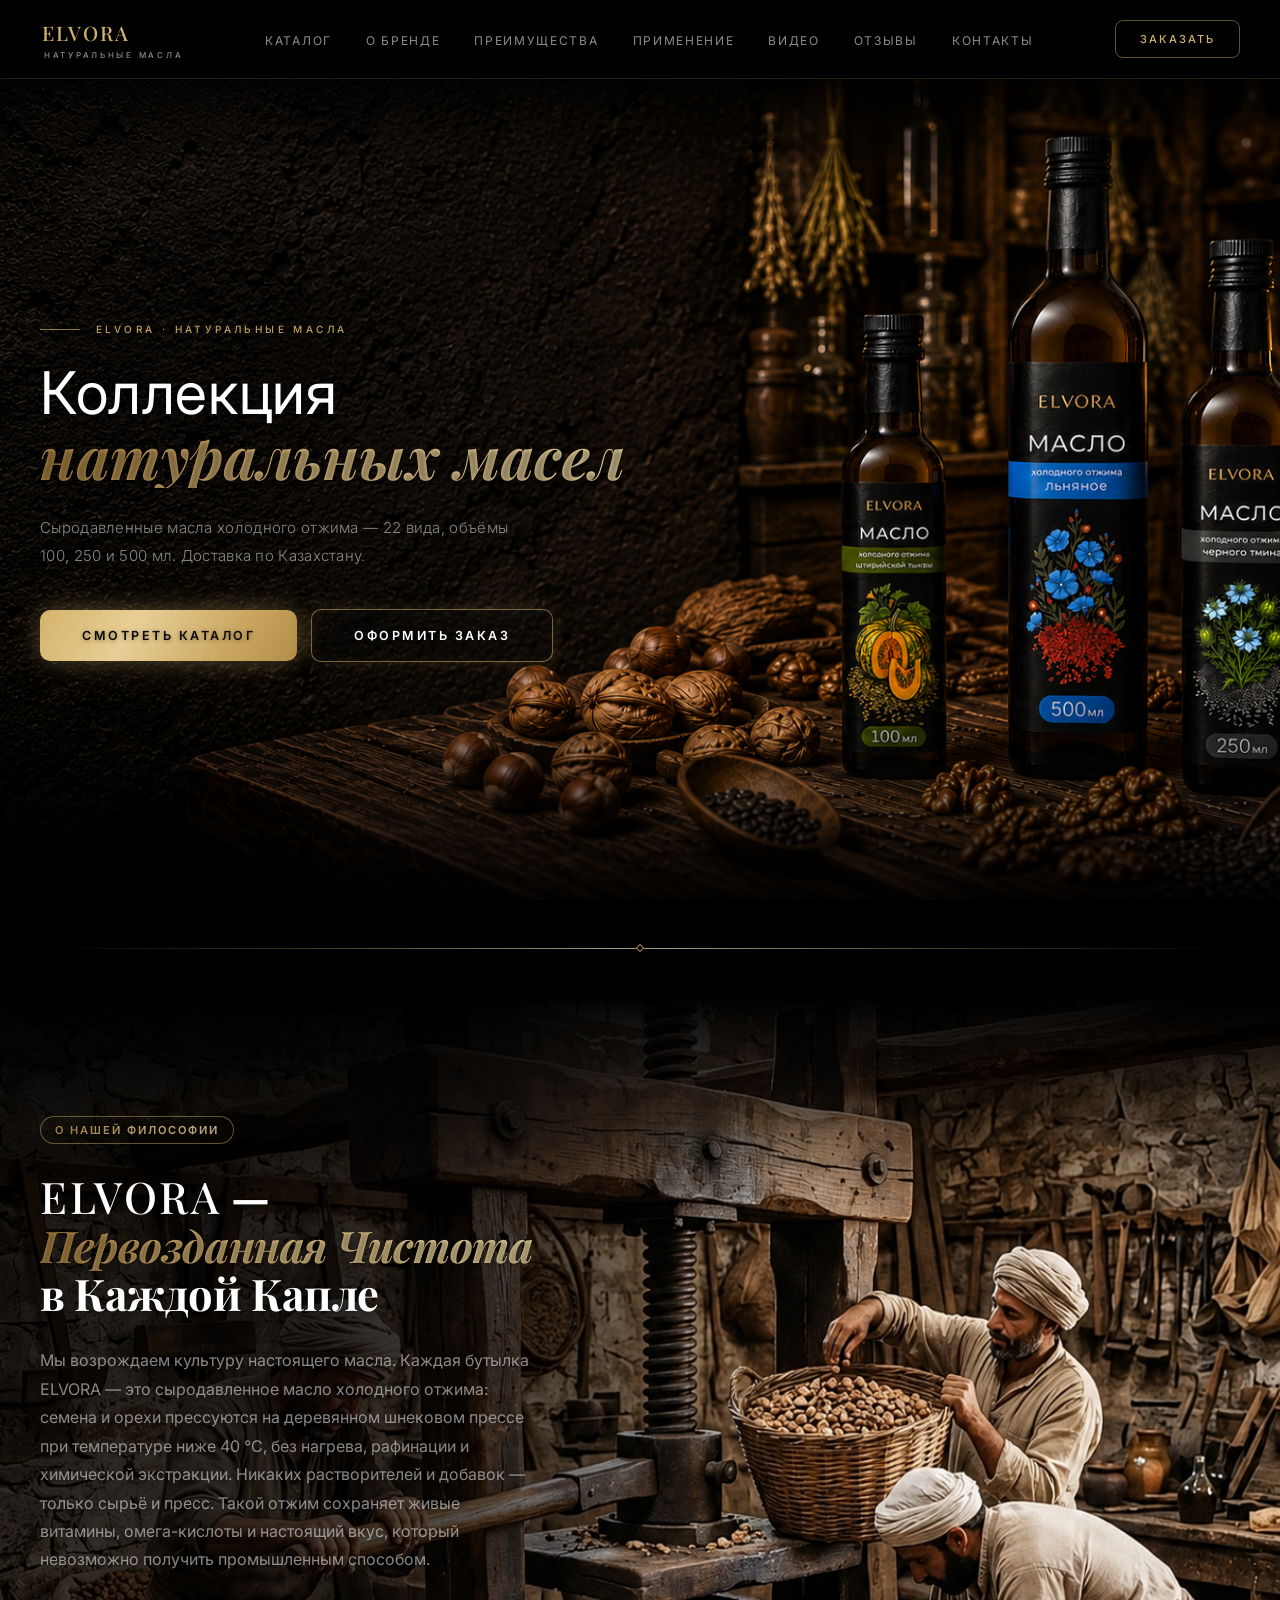
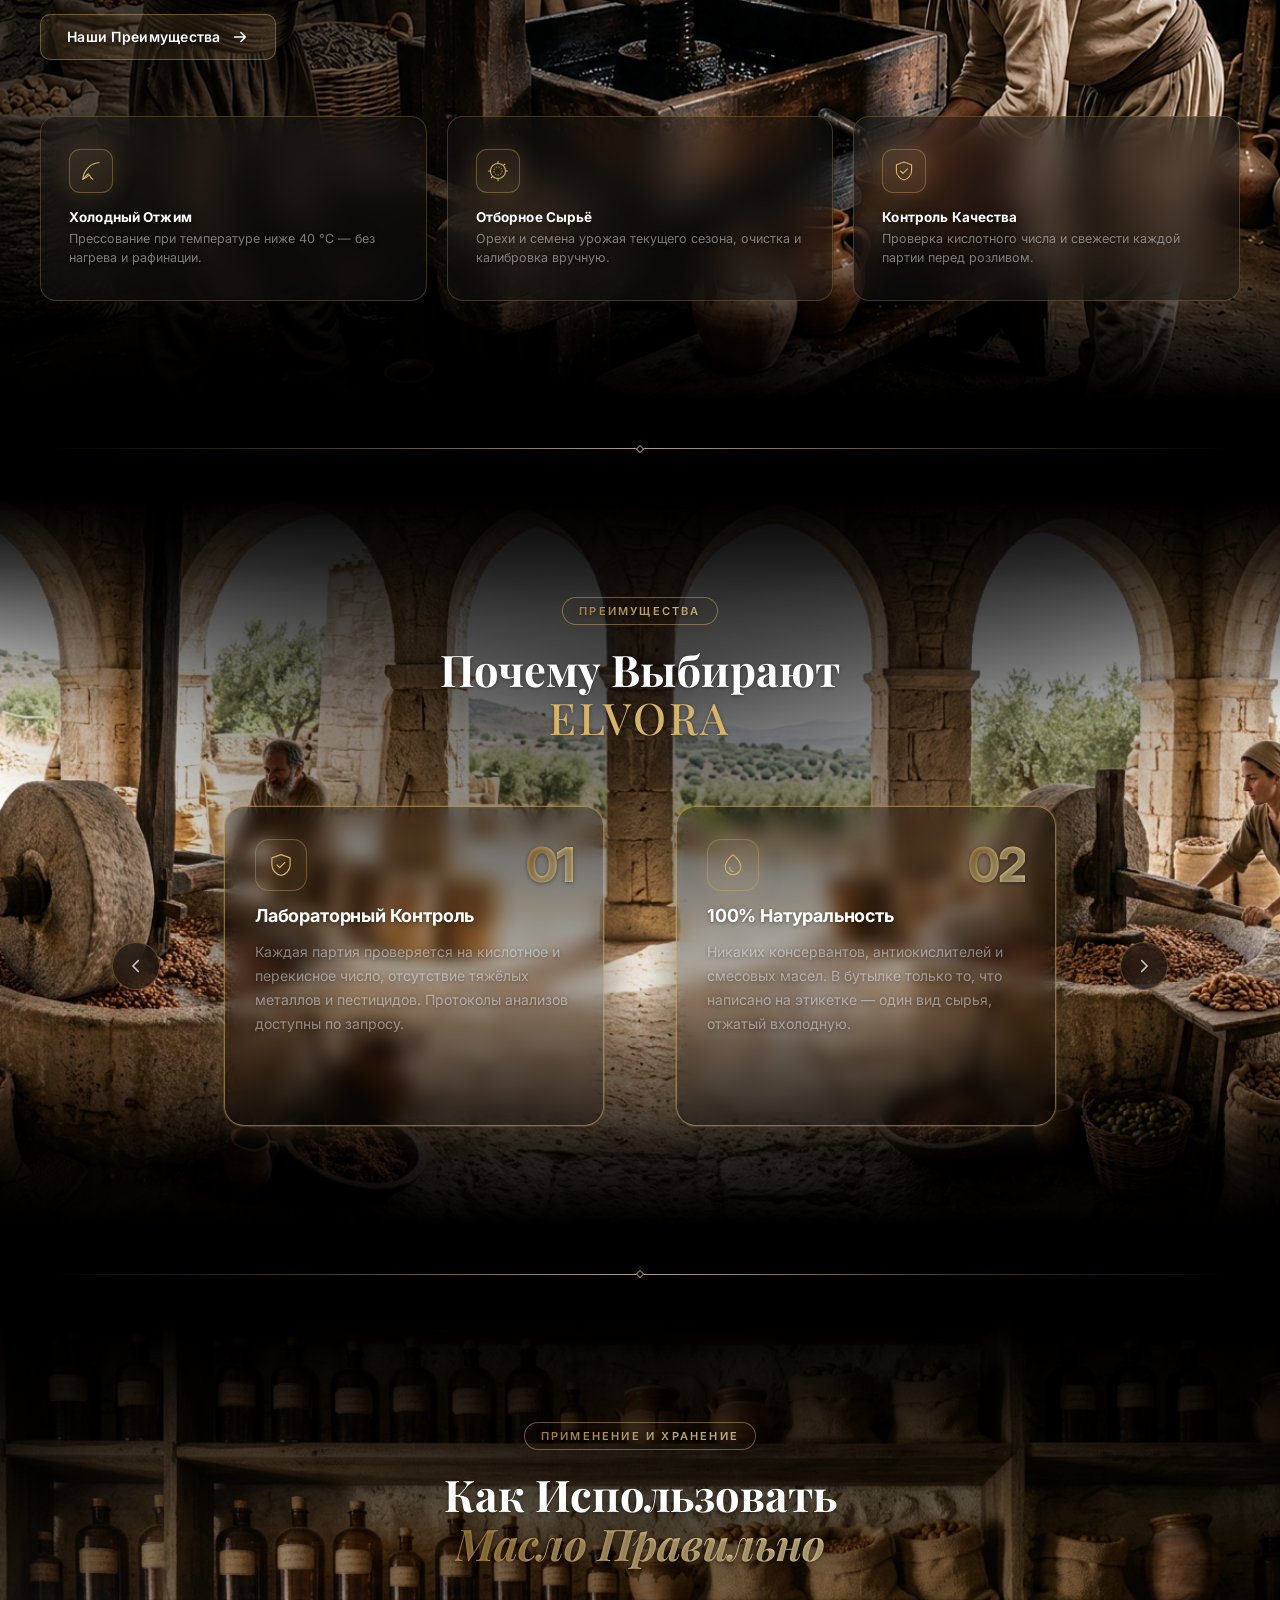
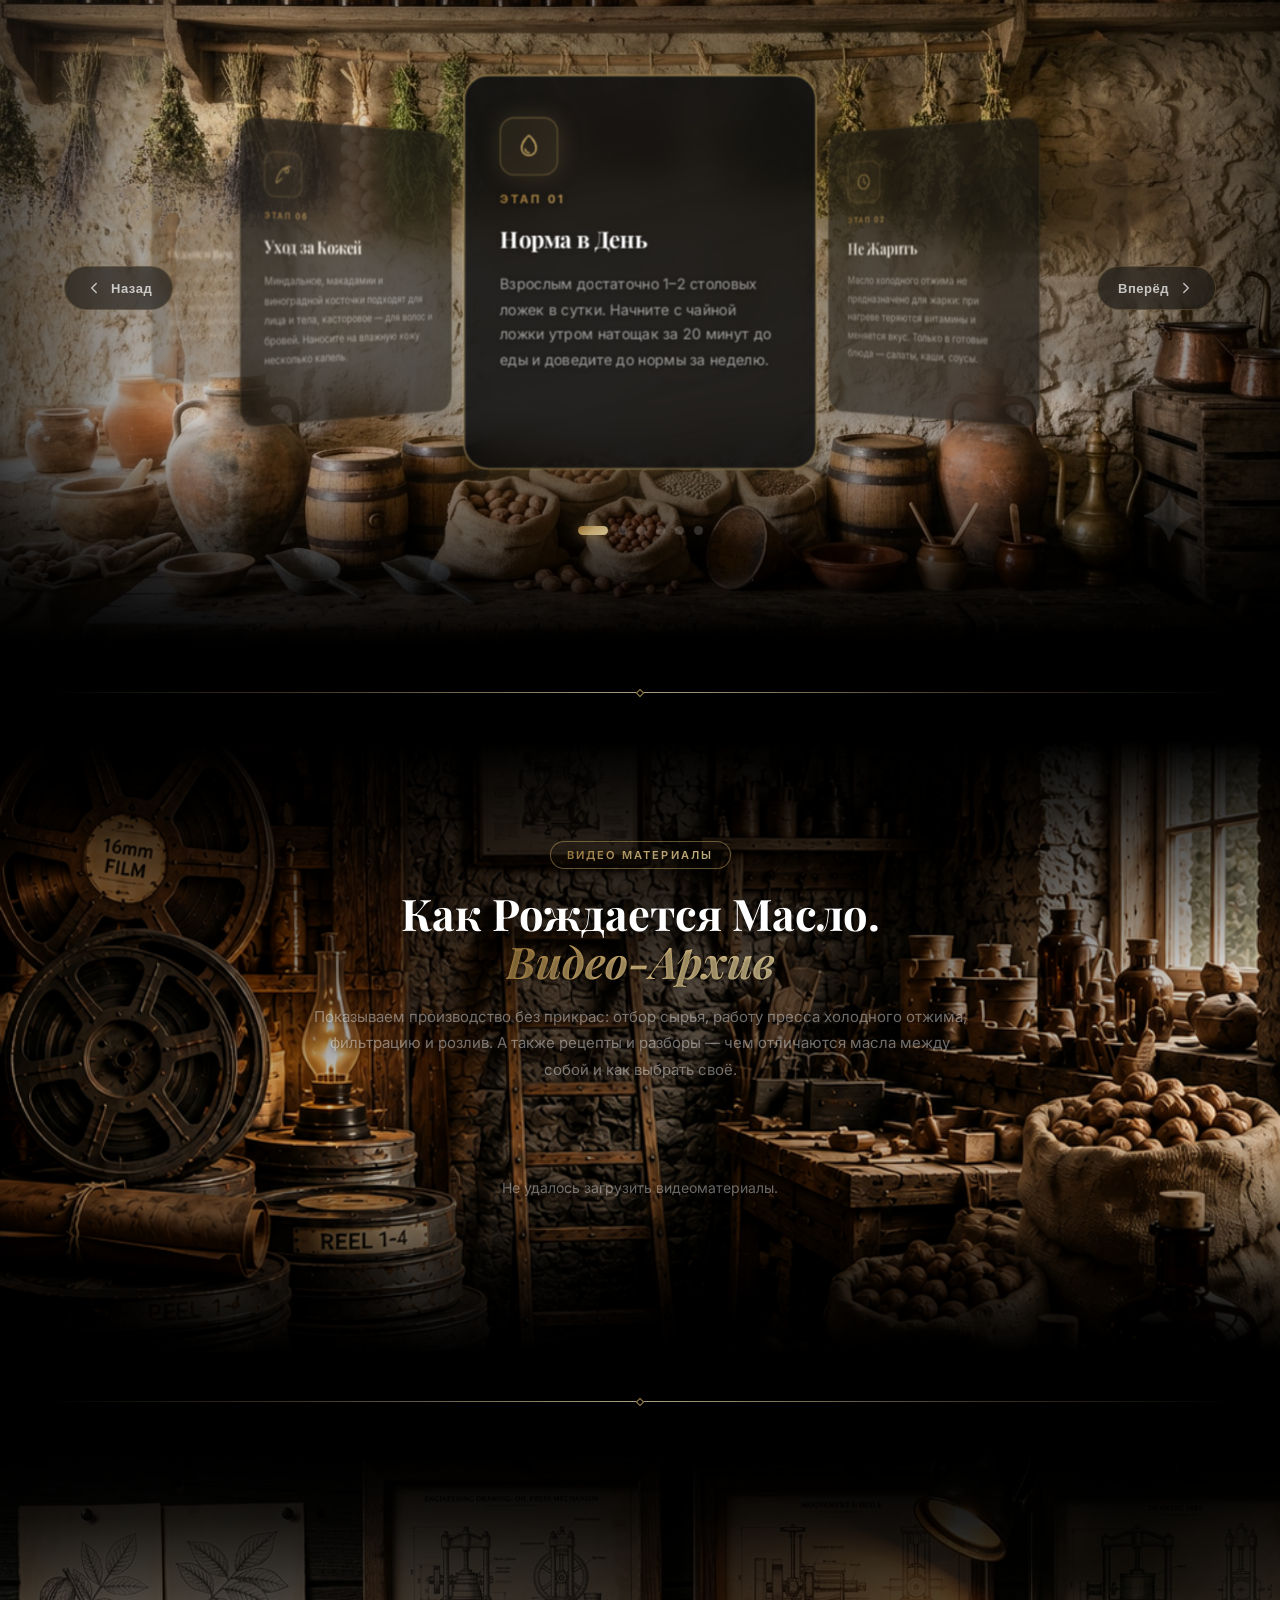
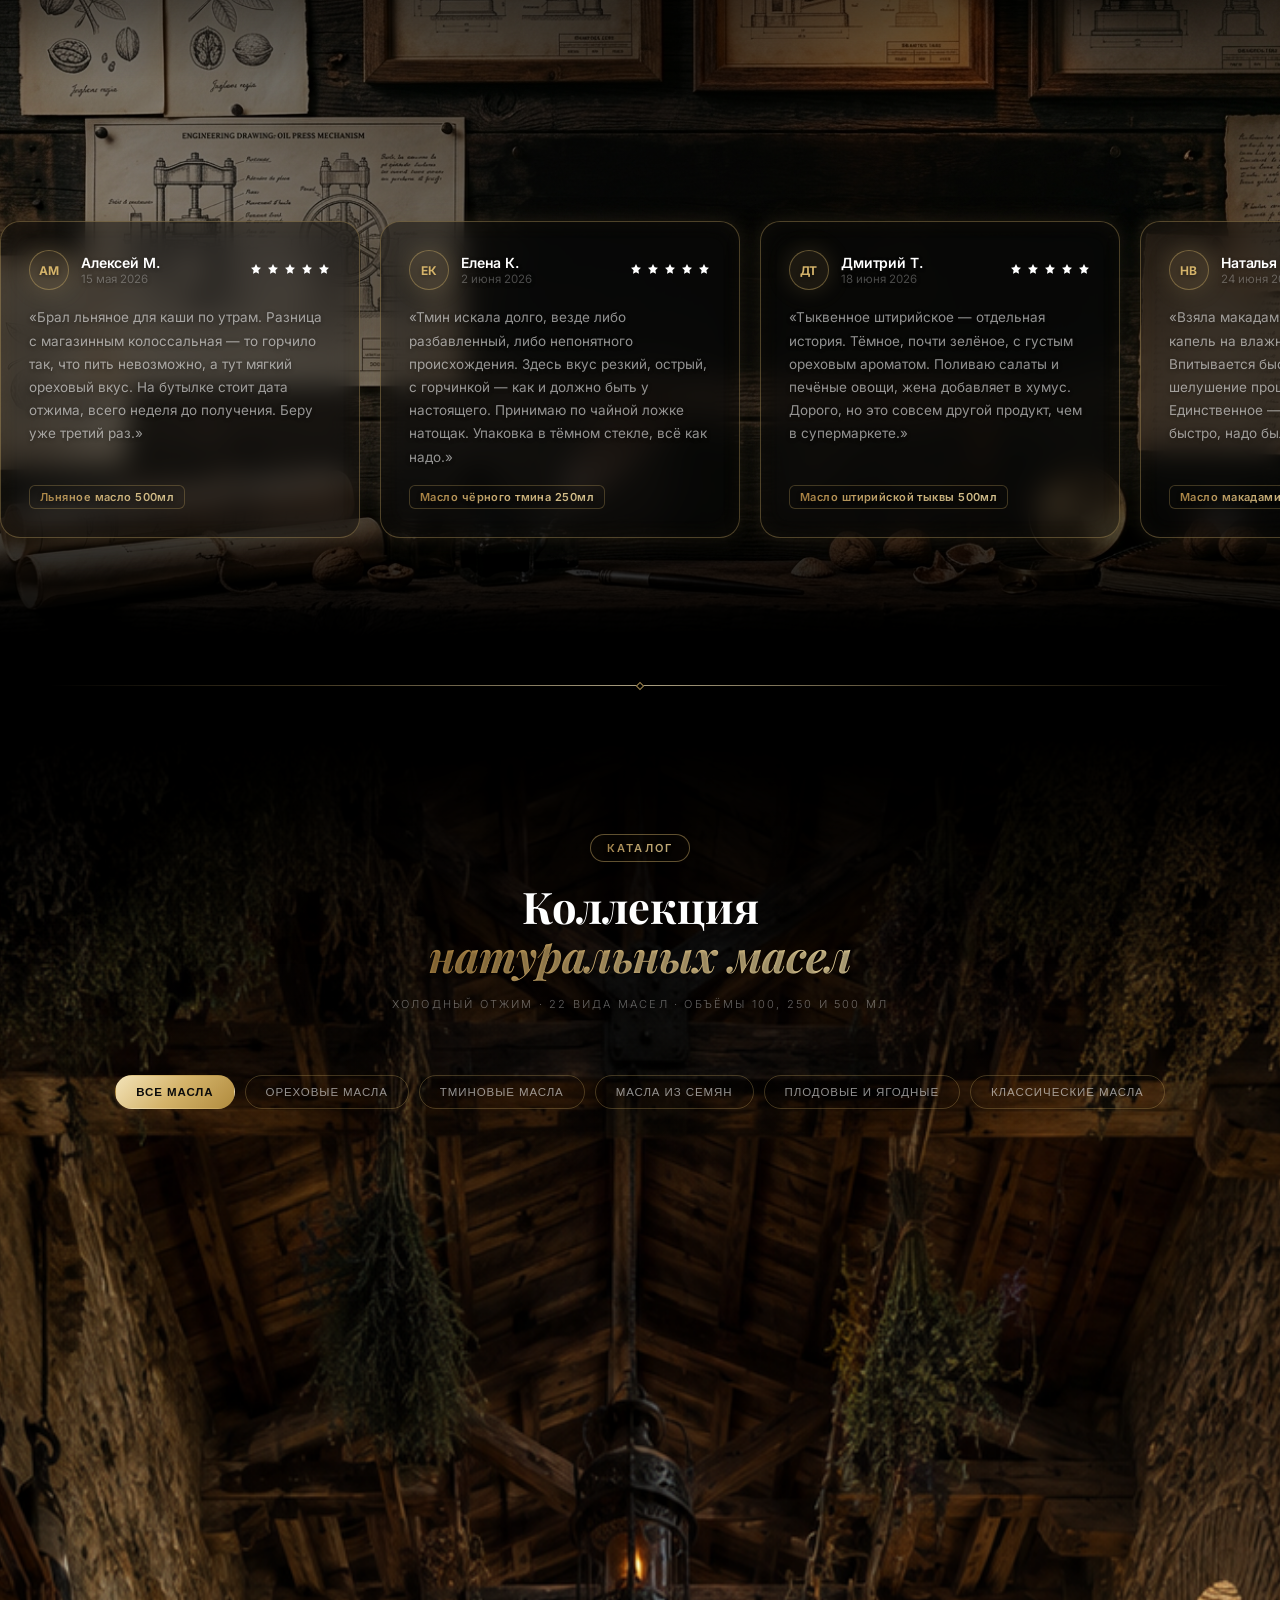
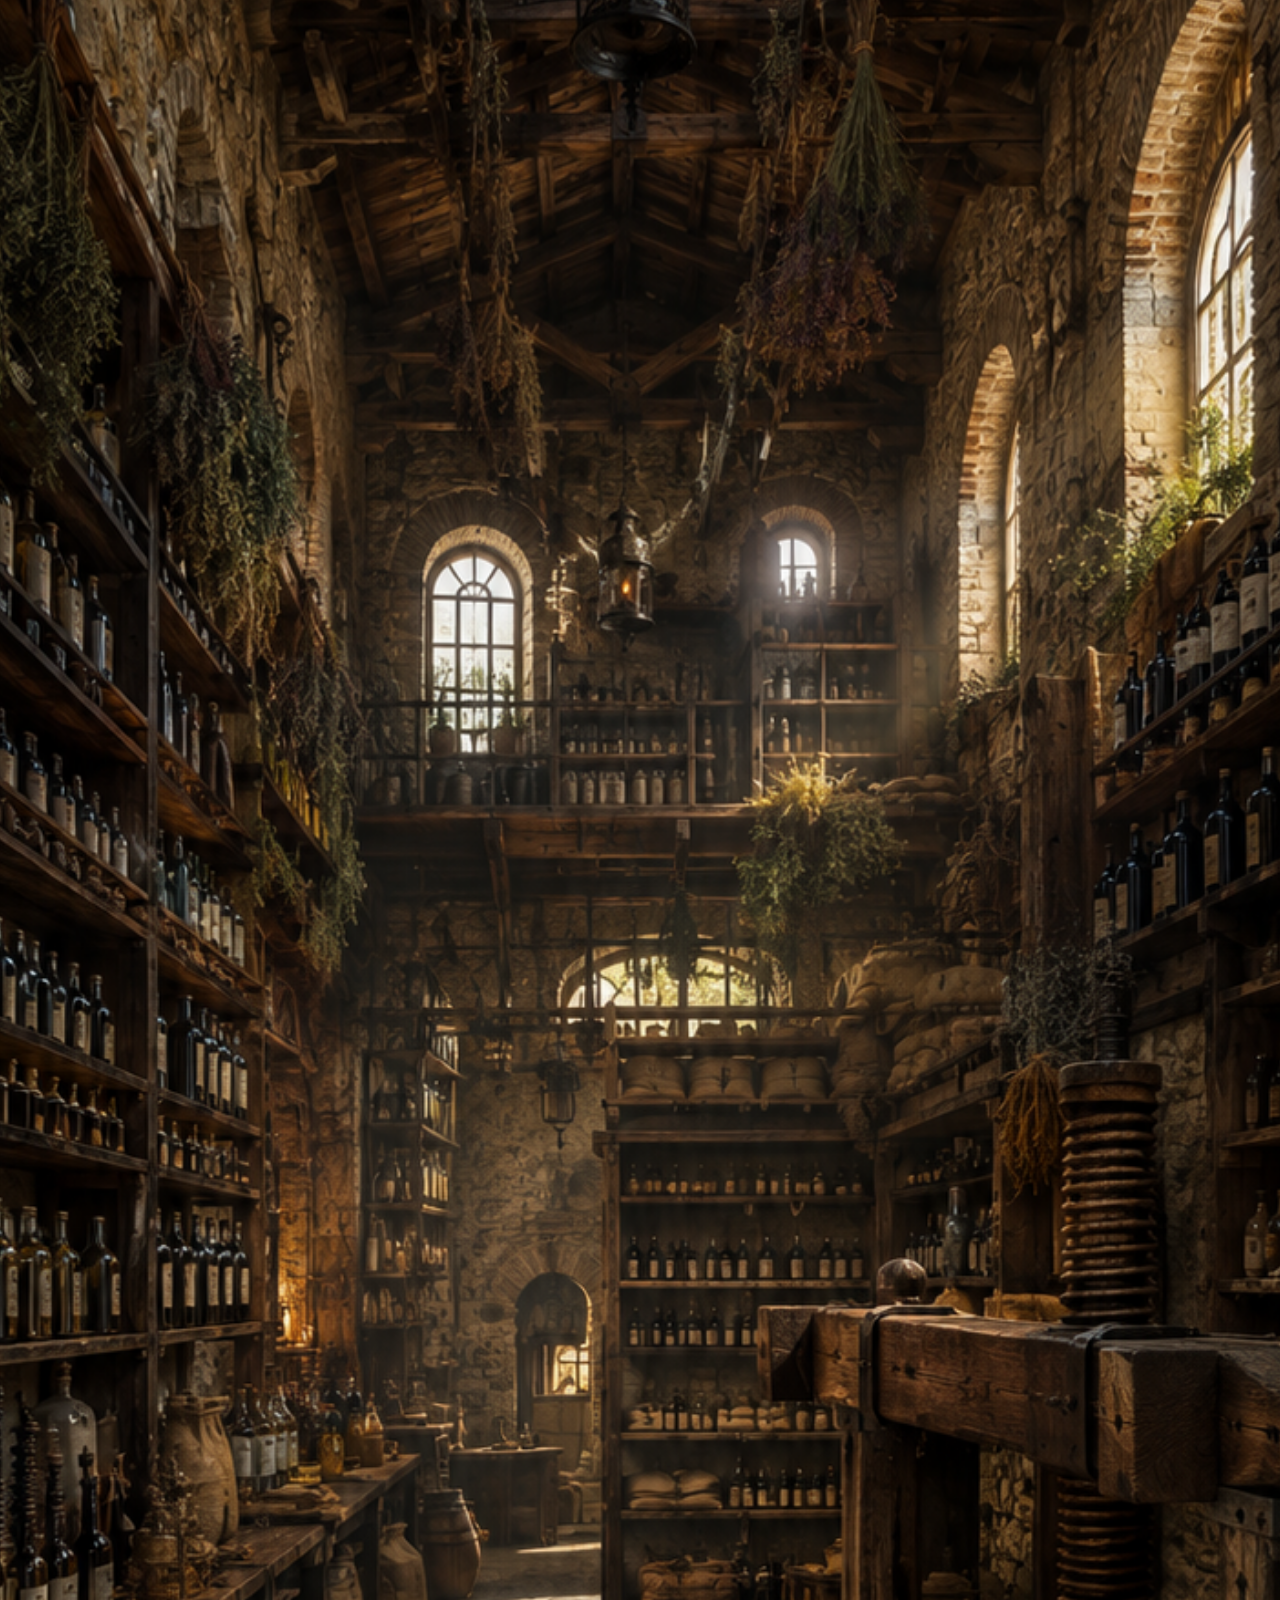
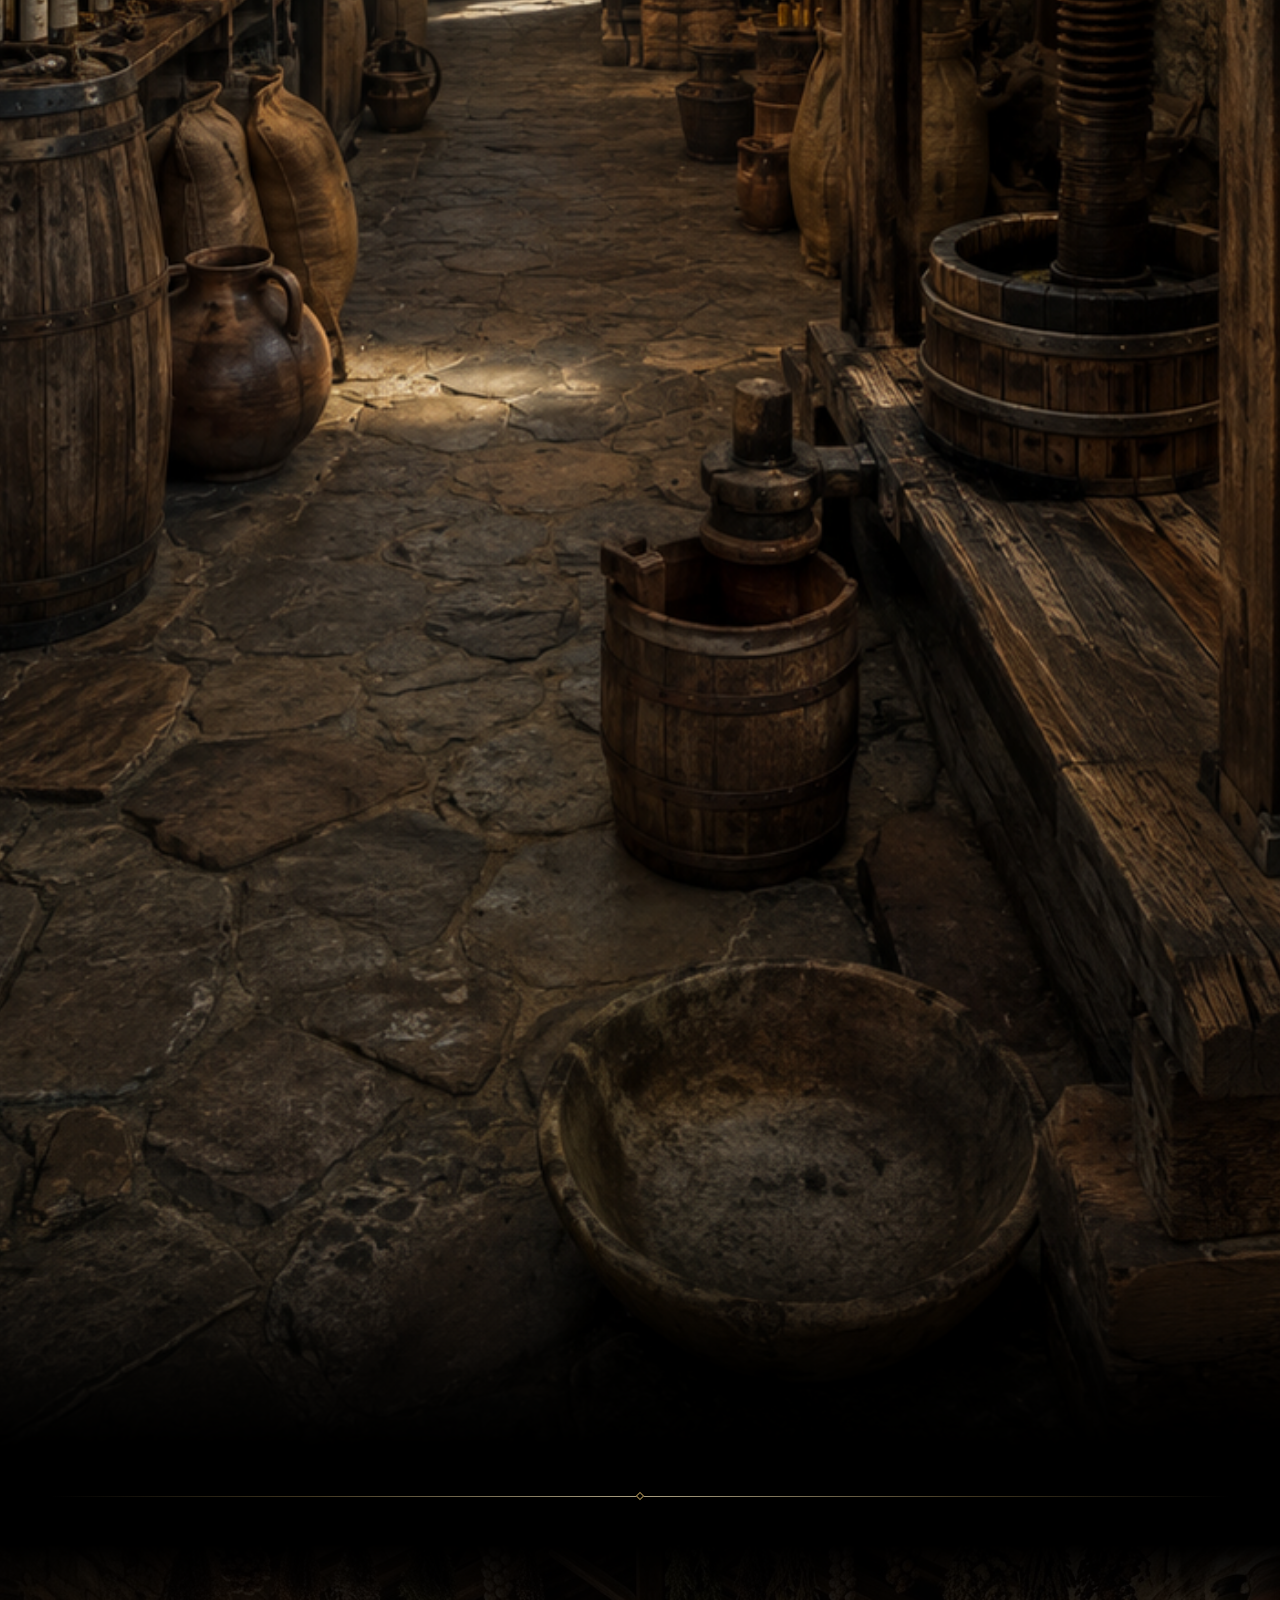
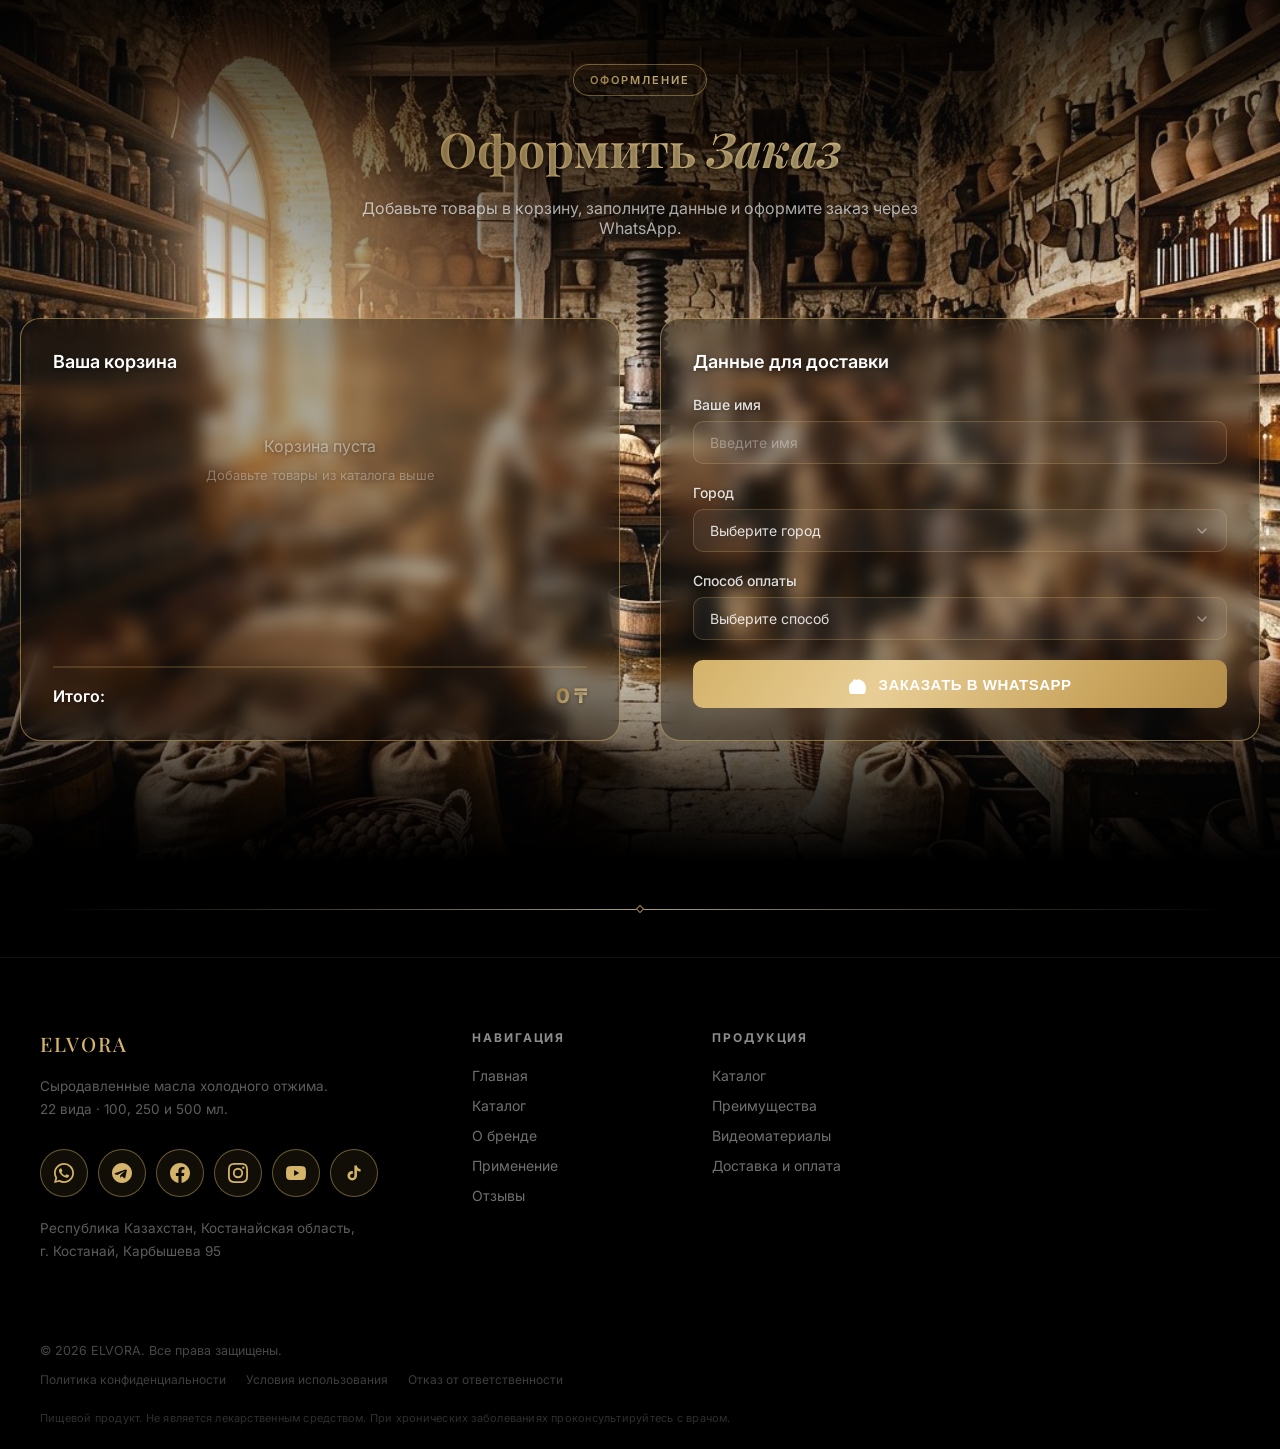
==== commit 1a93c9aa: "Add files via upload" ====
--- a/index.html
+++ b/index.html
@@ -7,7 +7,7 @@
   <link rel="preconnect" href="https://fonts.googleapis.com" />
   <link rel="preconnect" href="https://fonts.gstatic.com" crossorigin />
   <link href="https://fonts.googleapis.com/css2?family=Inter:wght@200;300;400;500;600;700&family=Playfair+Display:ital,wght@0,400;0,700;1,400;1,700&display=swap" rel="stylesheet" />
-  <link rel="stylesheet" href="style.css?v=61" />
+  <link rel="stylesheet" href="style.css?v=66" />
 </head>
 <body>
 
--- a/style.css
+++ b/style.css
@@ -13,6 +13,19 @@
 }
 a  { text-decoration: none; color: inherit; }
 ul { list-style: none; }
+
+/* Масштаб свечения под бутылкой (каталог и страница товара): размер
+   области света считается через calc() от --glow-scale, а сама переменная
+   переключается по выбранному объёму.
+
+   Регистрация через @property нужна, чтобы переменную можно было плавно
+   анимировать — обычная (незарегистрированная) custom property меняется
+   скачком, и transition на зависящих от неё width/height не работает. */
+@property --glow-scale {
+  syntax: '<number>';
+  inherits: true;
+  initial-value: 1;
+}
 
 /* Section Dividers — тонкая золотая линия с ромбом по центру.
    Раньше здесь лежала растровая «цепь» (chain-divider.png);
@@ -1249,14 +1262,17 @@
 /* Свечение вокруг всей бутылки */
 .catalog__bottle-stage {
   --glow-scale: 1;
+  /* Плавно анимируем саму переменную: transform у ::after занят
+     анимацией bottleGlow и перезаписал бы масштаб */
+  transition: --glow-scale 0.45s cubic-bezier(0.22, 1, 0.36, 1);
 }
 .catalog__bottle-stage::after {
   content: '';
   position: absolute;
   bottom: 10px;
   left: 50%;
-  width: 260px;
-  height: 300px;
+  width: calc(260px * var(--glow-scale));
+  height: calc(300px * var(--glow-scale));
   /* Второй слой — отдельное пятно у самого низа бутылки: основная
      эллиптическая подсветка центрирована по середине блока, и её радиус
      гаснет в ноль задолго до донышка — низ бутылки оставался тёмным,
@@ -1279,24 +1295,15 @@
   animation: bottleGlow 2.5s ease-in-out infinite;
   pointer-events: none;
   transform-origin: bottom center;
-  transition: width 0.45s cubic-bezier(0.22, 1, 0.36, 1), height 0.45s cubic-bezier(0.22, 1, 0.36, 1);
   z-index: 0;
 }
-/* Свет уменьшается вместе с бутылкой — сама область свечения сжимается,
-   а не transform (тот управляется анимацией bottleGlow и перезаписал бы масштаб) */
+/* Свет уменьшается вместе с бутылкой — сжимается сама область свечения,
+   а не transform (тот занят анимацией bottleGlow и перезаписал бы масштаб) */
 .catalog__bottle-stage:has(.catalog__bottle.is-active.scale-sm) {
   --glow-scale: 0.62;
 }
 .catalog__bottle-stage:has(.catalog__bottle.is-active.scale-md) {
   --glow-scale: 0.80;
-}
-.catalog__bottle-stage:has(.catalog__bottle.is-active.scale-sm)::after {
-  width: calc(260px * var(--glow-scale));
-  height: calc(300px * var(--glow-scale));
-}
-.catalog__bottle-stage:has(.catalog__bottle.is-active.scale-md)::after {
-  width: calc(260px * var(--glow-scale));
-  height: calc(300px * var(--glow-scale));
 }
 
 /* Все бутылки скрыты по умолчанию.
@@ -3698,40 +3705,65 @@
 /* Сцена с бутылкой: свечение под ней — как в каталоге, двумя слоями,
    чтобы низ бутылки не оставался тёмным. */
 .pdp__stage {
+  --glow-scale: 1;
   position: relative;
   width: 100%;
   height: 420px;
   display: flex;
   align-items: center;
   justify-content: center;
+  transition: --glow-scale 0.45s cubic-bezier(0.22, 1, 0.36, 1);
 }
 .pdp__stage::after {
   content: '';
   position: absolute;
-  bottom: 6px;
+  /* Уходим ниже дна сцены: источник света должен «выступать» за бутылку,
+     иначе ореол упирается в край и обрывается линией. */
+  bottom: -24px;
   left: 50%;
-  transform: translateX(-50%);
-  width: 300px;
-  height: 340px;
+  /* Высота с запасом (520 против 420 у сцены): область света уменьшается
+     вместе с бутылкой, но обязана перекрывать её целиком. При прежних
+     500px маленькая бутылка 100 мл вылезала верхушкой за пределы
+     свечения — подсвечивался только низ. */
+  width: calc(440px * var(--glow-scale));
+  height: calc(520px * var(--glow-scale));
   background:
+    /* Основное свечение — центр поднят к верхней половине бутылки,
+       иначе эллипс садится вниз и горлышко остаётся тёмным */
     radial-gradient(
-      ellipse 150px 175px at center,
-      rgba(255, 224, 140, 0.50) 0%,
-      rgba(255, 205, 110, 0.30) 35%,
-      rgba(232, 178, 80, 0.14) 60%,
-      transparent 80%
+      ellipse 215px 275px at center 52%,
+      rgba(255, 238, 180, 0.74) 0%,
+      rgba(255, 216, 132, 0.52) 30%,
+      rgba(238, 190, 98, 0.27) 56%,
+      rgba(228, 172, 74, 0.11) 72%,
+      transparent 86%
     ),
+    /* Отдельное пятно у донышка — низ бутылки не должен проваливаться */
     radial-gradient(
-      ellipse 170px 110px at center bottom,
-      rgba(255, 205, 110, 0.32) 0%,
-      rgba(232, 178, 80, 0.16) 50%,
+      ellipse 245px 155px at center 88%,
+      rgba(255, 218, 132, 0.46) 0%,
+      rgba(238, 188, 96, 0.24) 48%,
       transparent 78%
+    ),
+    /* Дальний мягкий ореол — уводит свет за пределы бутылки */
+    radial-gradient(
+      ellipse 320px 370px at center 54%,
+      rgba(245, 198, 108, 0.21) 0%,
+      rgba(232, 178, 80, 0.10) 55%,
+      transparent 82%
     );
-  filter: blur(34px);
+  filter: blur(42px);
+  /* transform не задаём: им управляет bottleGlow (там же translate(-50%)) */
   animation: bottleGlow 2.5s ease-in-out infinite;
+  transform-origin: bottom center;
   pointer-events: none;
   z-index: 0;
 }
+/* Свет сжимается вместе с бутылкой — меняем размер области, а не transform
+   (его перезаписала бы анимация bottleGlow). Коэффициенты совпадают
+   с масштабом самих бутылок ниже. */
+.pdp__stage:has(.pdp__bottle--100.is-active) { --glow-scale: 0.72; }
+.pdp__stage:has(.pdp__bottle--250.is-active) { --glow-scale: 0.86; }
 .pdp__bottle {
   position: absolute;
   max-height: 100%;
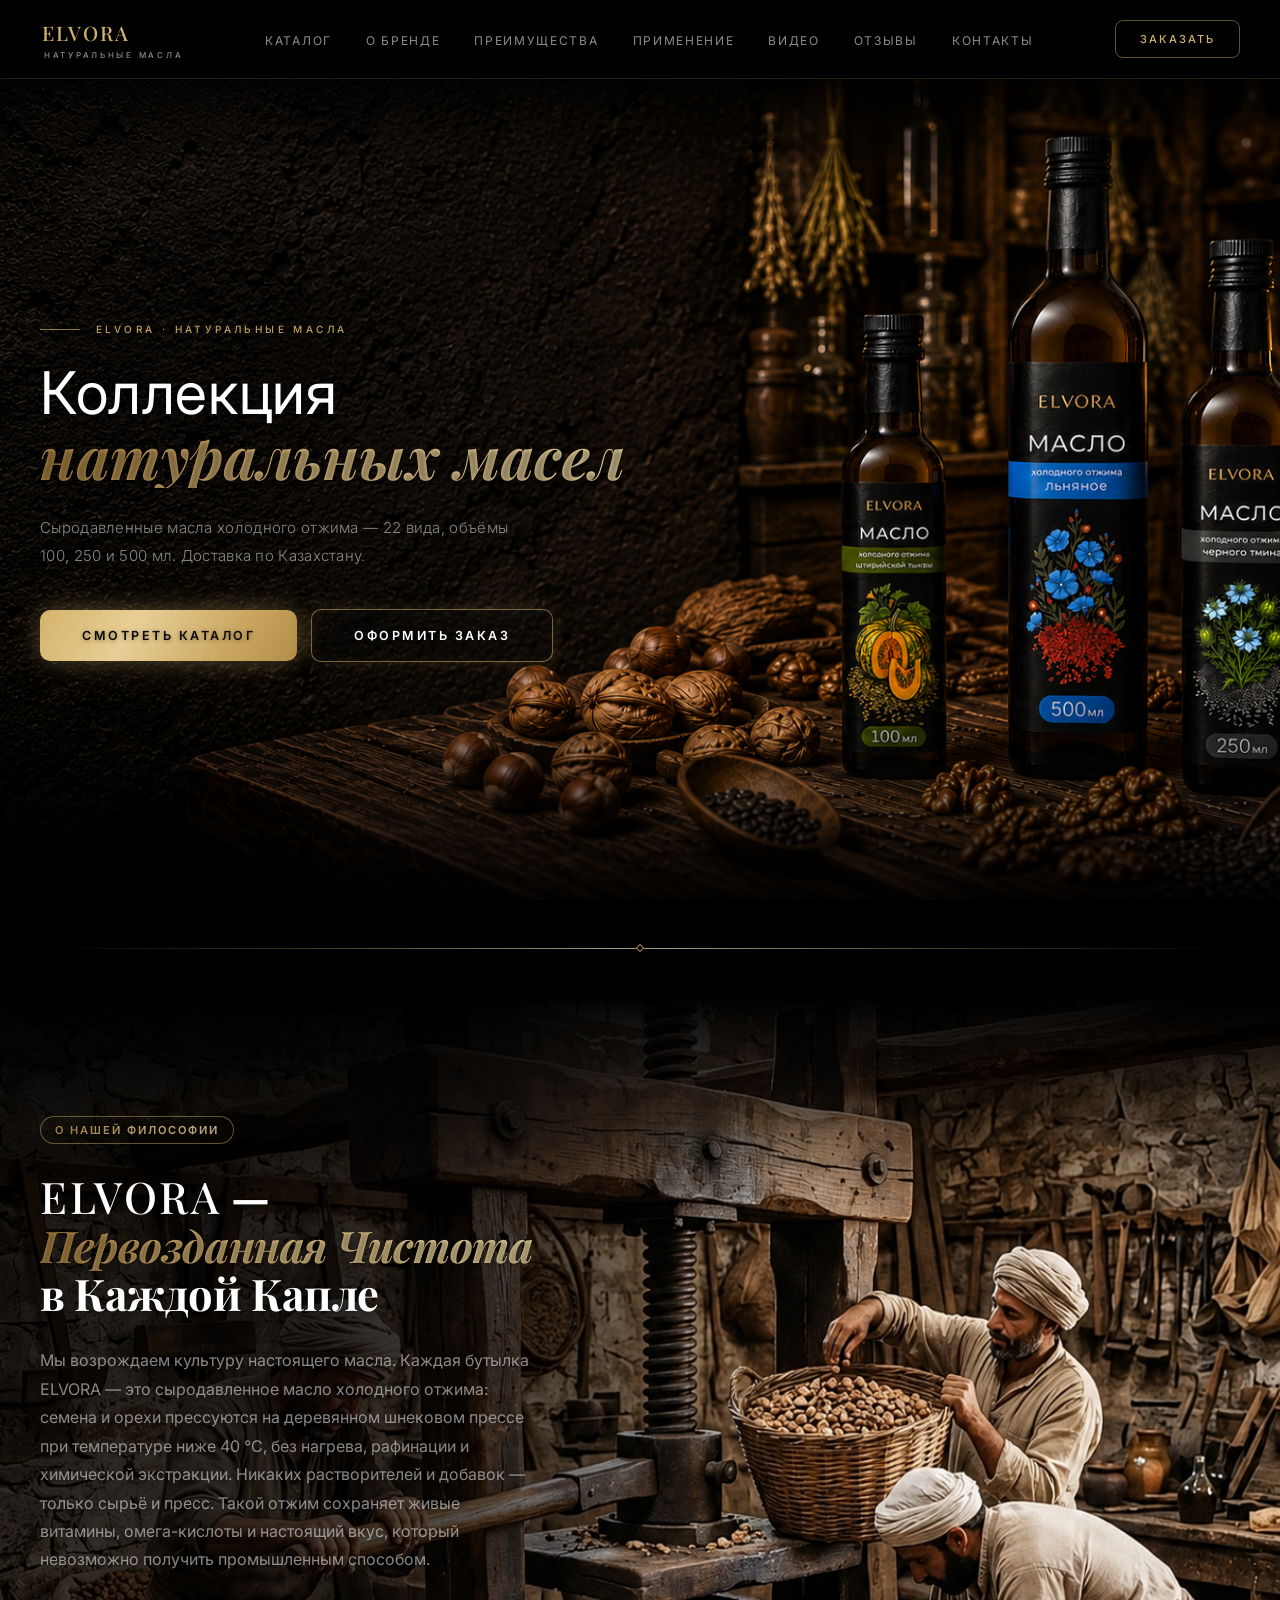
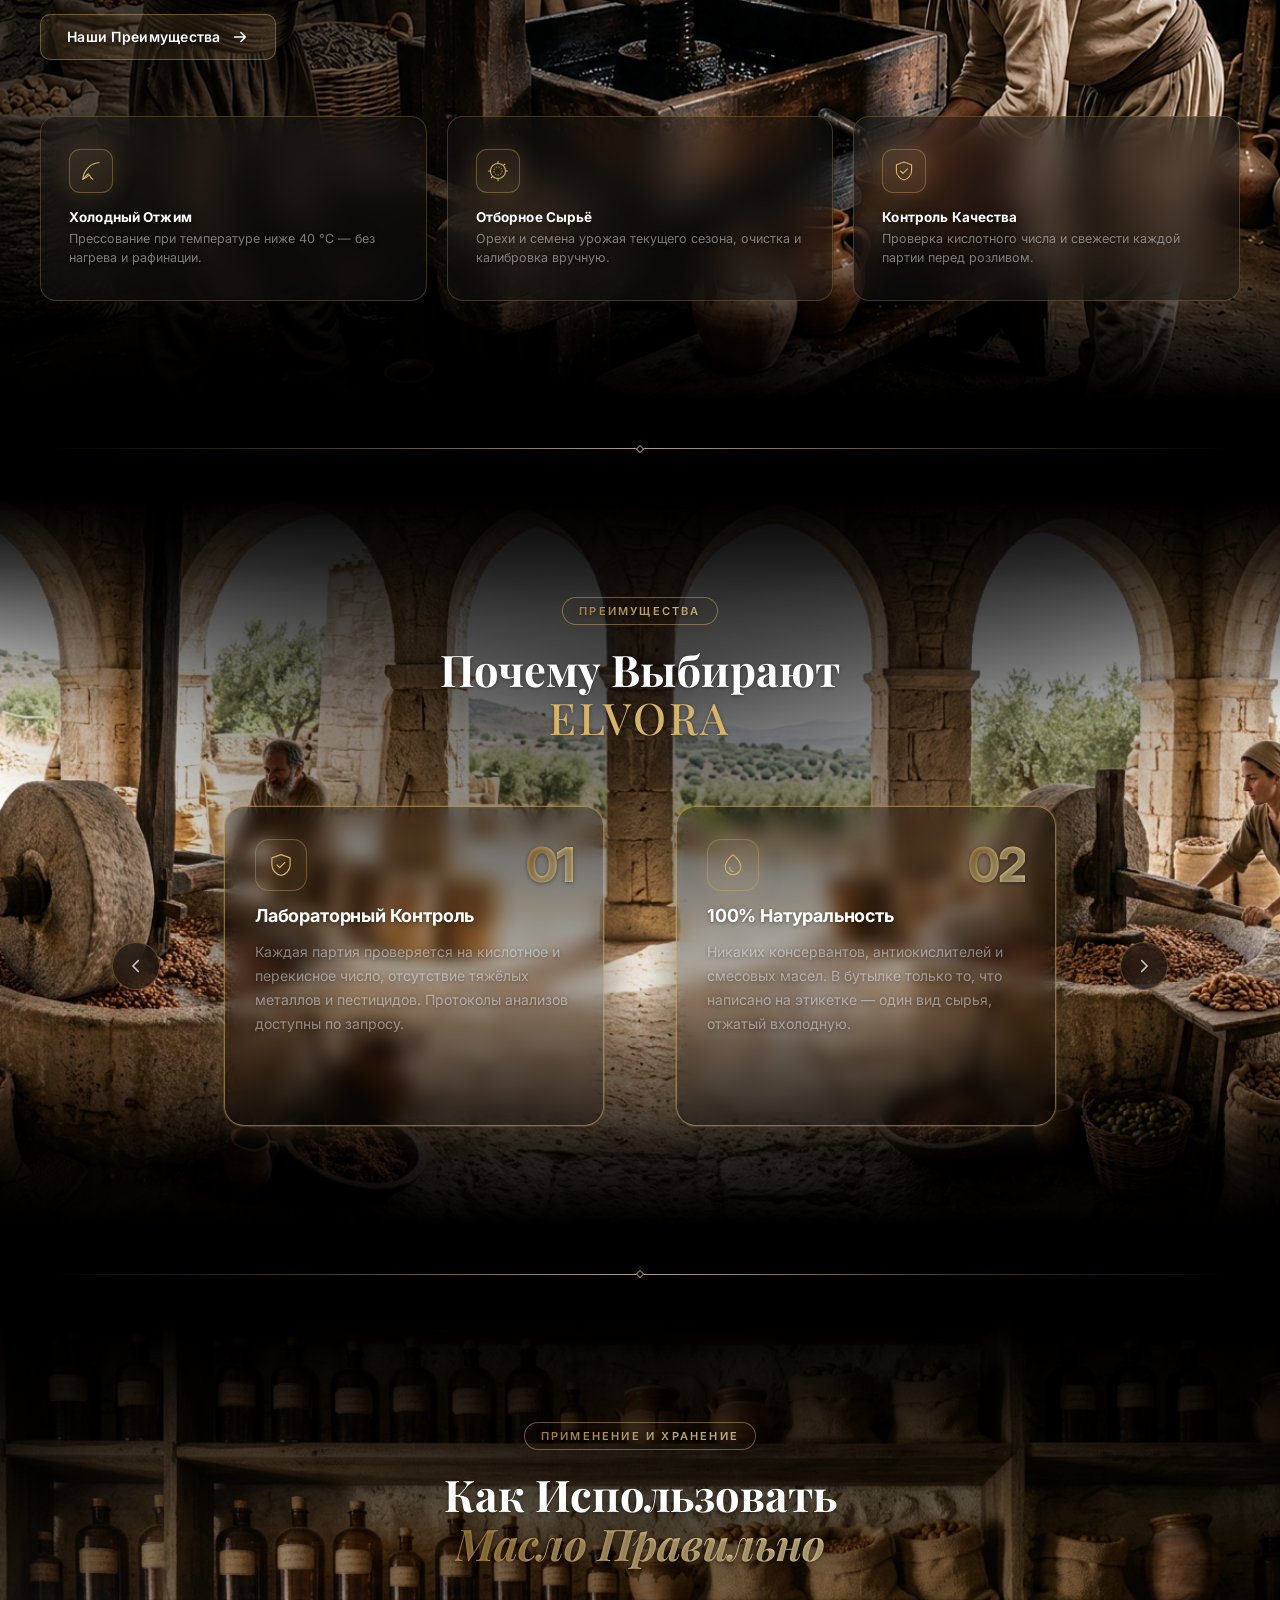
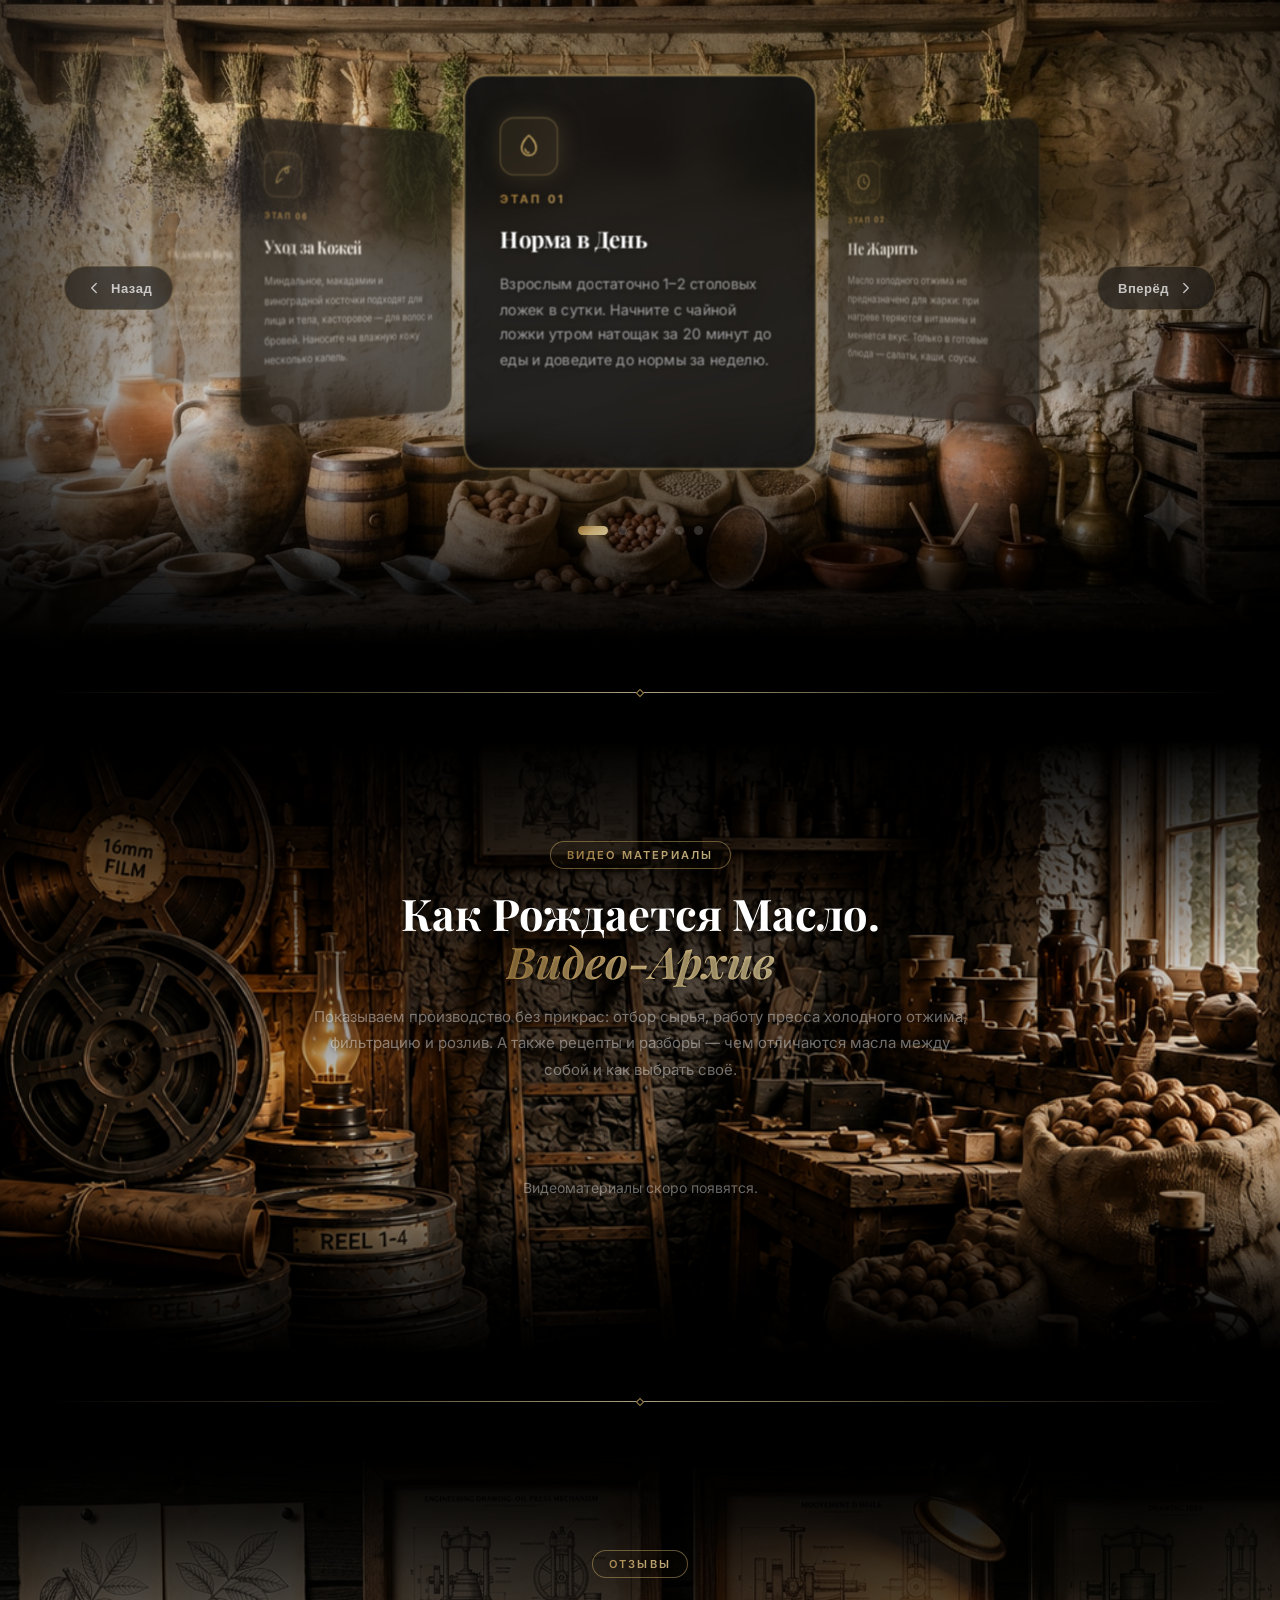
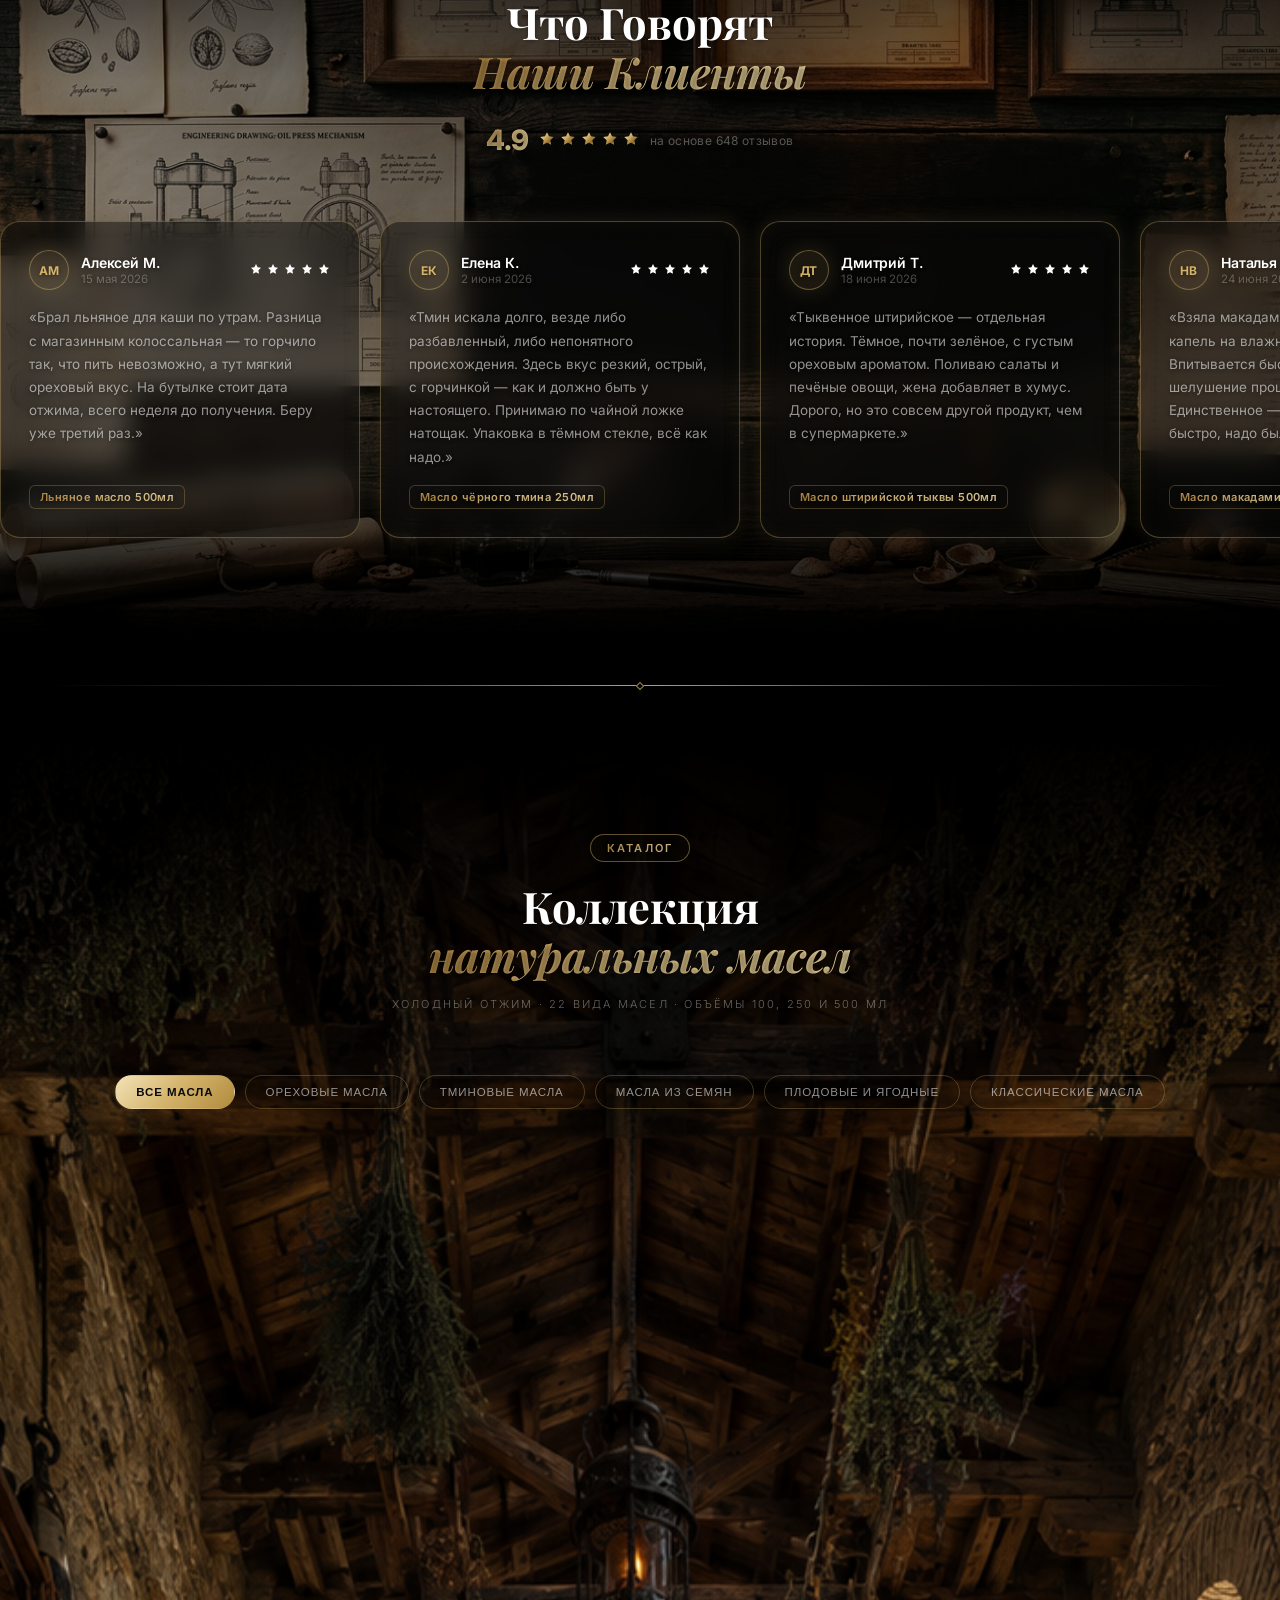
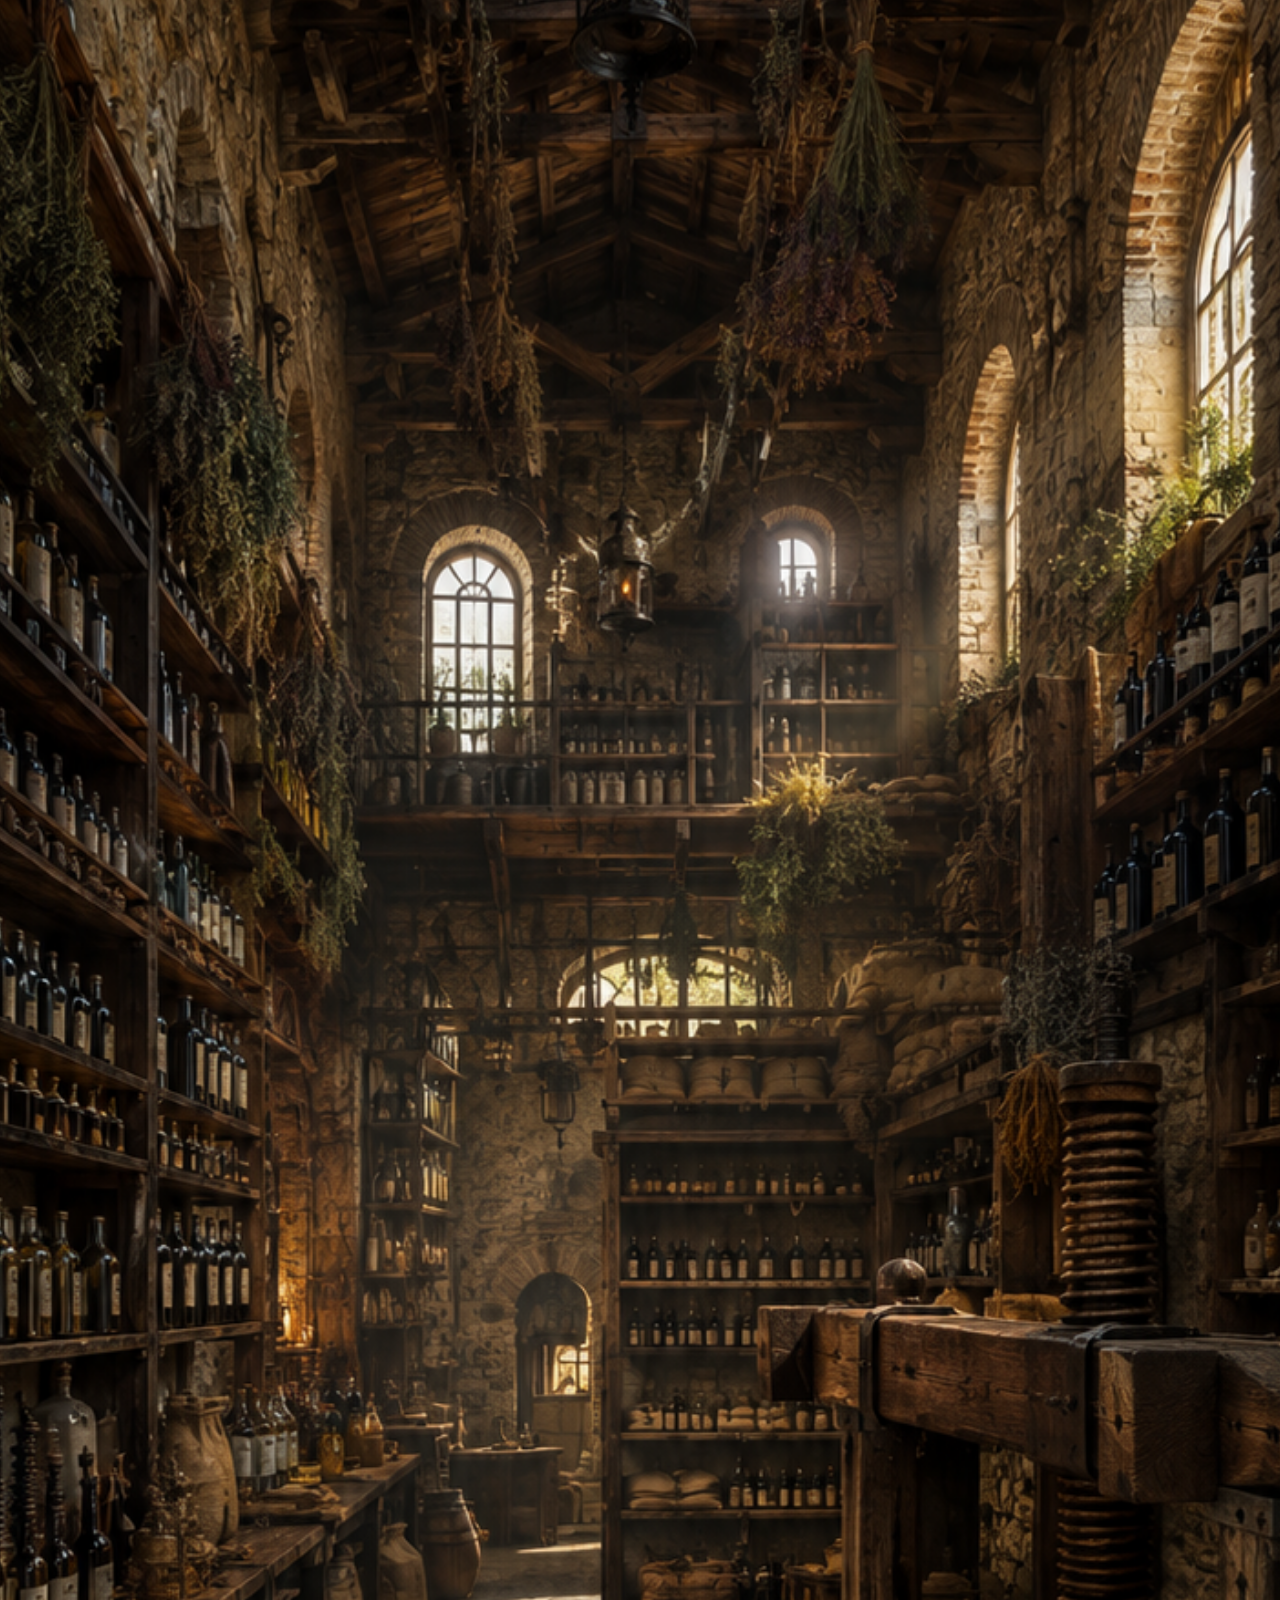
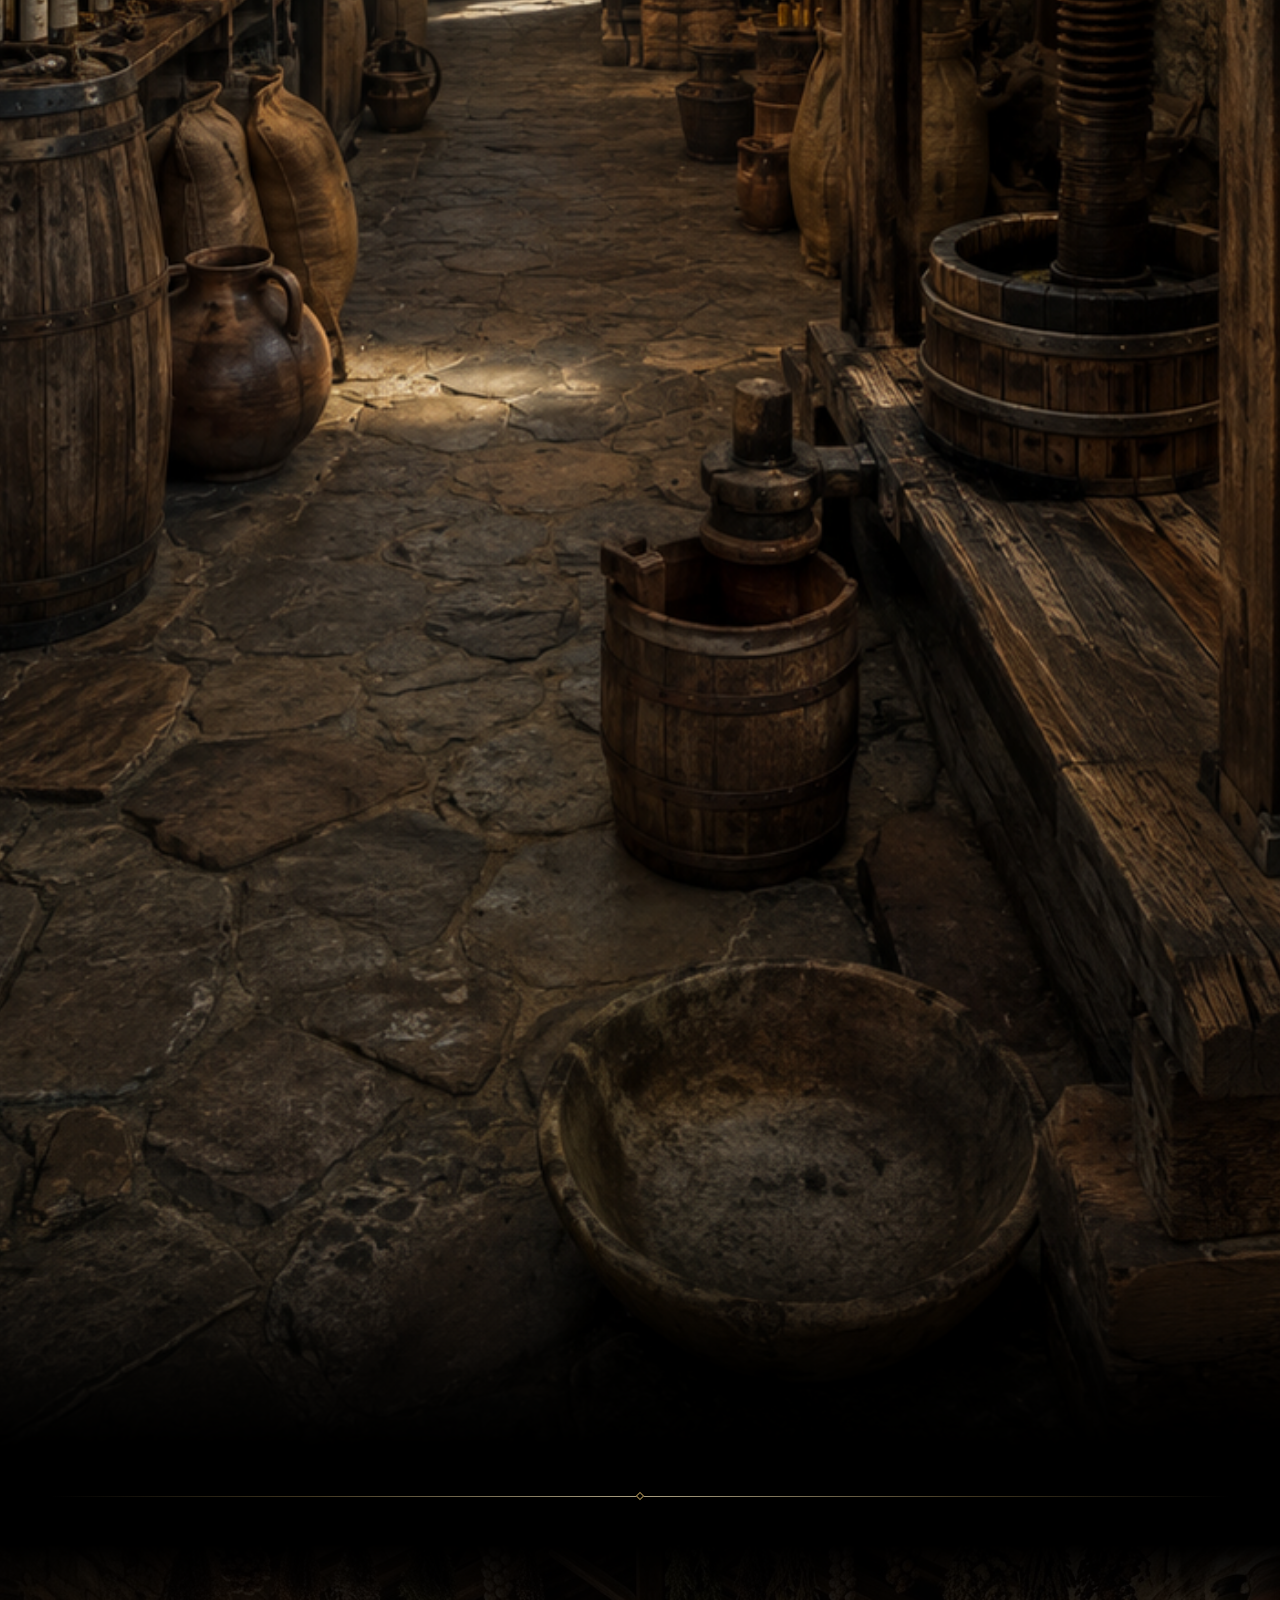
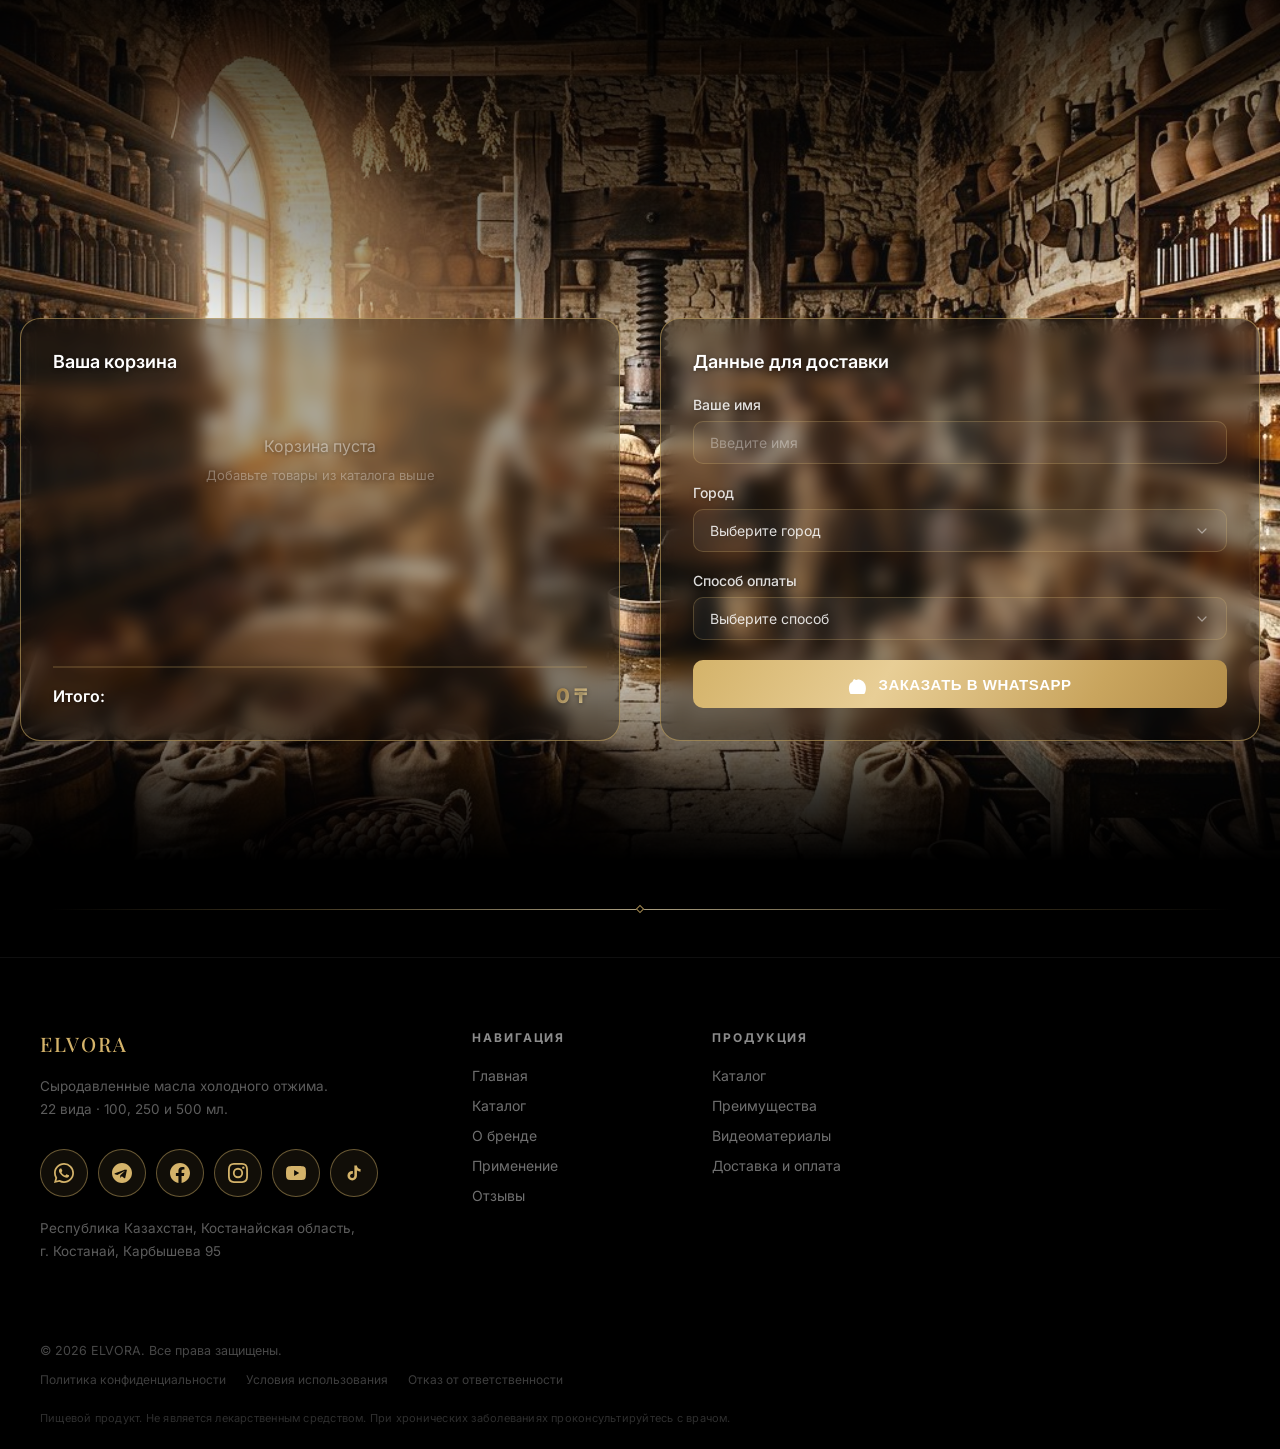
==== commit f107b96c: "Add files via upload" ====
--- a/index.html
+++ b/index.html
@@ -7,7 +7,7 @@
   <link rel="preconnect" href="https://fonts.googleapis.com" />
   <link rel="preconnect" href="https://fonts.gstatic.com" crossorigin />
   <link href="https://fonts.googleapis.com/css2?family=Inter:wght@200;300;400;500;600;700&family=Playfair+Display:ital,wght@0,400;0,700;1,400;1,700&display=swap" rel="stylesheet" />
-  <link rel="stylesheet" href="style.css?v=66" />
+  <link rel="stylesheet" href="style.css?v=69" />
 </head>
 <body>
 
--- a/style.css
+++ b/style.css
@@ -3690,6 +3690,10 @@
   gap: 22px;
 }
 .pdp__badge {
+  /* Выше слоя свечения (::after сцены, z-index 0) — иначе ореол
+     засвечивал надпись */
+  position: relative;
+  z-index: 2;
   align-self: flex-start;
   padding: 7px 15px;
   border-radius: 999px;
@@ -3717,16 +3721,17 @@
 .pdp__stage::after {
   content: '';
   position: absolute;
-  /* Уходим ниже дна сцены: источник света должен «выступать» за бутылку,
-     иначе ореол упирается в край и обрывается линией. */
-  bottom: -24px;
   left: 50%;
-  /* Высота с запасом (520 против 420 у сцены): область света уменьшается
-     вместе с бутылкой, но обязана перекрывать её целиком. При прежних
-     500px маленькая бутылка 100 мл вылезала верхушкой за пределы
-     свечения — подсвечивался только низ. */
+  /* Центрируем свет по бутылке (она тоже стоит по центру сцены), а не
+     прижимаем ко дну: при прижатии ко дну маленькая бутылка 100 мл —
+     она центрирована, поэтому её верх выше — выпадала из подсветки.
+     Смещение по вертикали делаем через margin-top: transform занят
+     анимацией bottleGlow и перезаписал бы любой translateY.
+     +14px — лёгкий сдвиг вниз, чтобы свет не «висел» над бутылкой. */
+  top: 50%;
   width: calc(440px * var(--glow-scale));
-  height: calc(520px * var(--glow-scale));
+  height: calc(580px * var(--glow-scale));
+  margin-top: calc(-290px * var(--glow-scale) + 14px);
   background:
     /* Основное свечение — центр поднят к верхней половине бутылки,
        иначе эллипс садится вниз и горлышко остаётся тёмным */
@@ -3786,6 +3791,9 @@
 .pdp__bottle--250.is-active { transform: scale(0.86); }
 
 .pdp__marks {
+  /* Тоже поверх свечения — «100% / < 40°C / 0 добавок» не должны тонуть в свете */
+  position: relative;
+  z-index: 2;
   display: flex;
   gap: 10px;
   flex-wrap: wrap;
@@ -4101,6 +4109,15 @@
 @media (max-width: 900px) {
   .pdp__main { grid-template-columns: 1fr; gap: 34px; }
   .pdp__stage { height: 340px; }
+  /* Свет задан в абсолютных px и сам по себе не уменьшается вместе со
+     сценой — на узких экранах он вылезал за пределы карточки. Ужимаем
+     его пропорционально высоте сцены. */
+  .pdp__stage::after {
+    width: calc(360px * var(--glow-scale));
+    height: calc(450px * var(--glow-scale));
+    margin-top: calc(-225px * var(--glow-scale) + 12px);
+    filter: blur(36px);
+  }
   .pdp__details { margin-top: 44px; }
 }
 @media (max-width: 560px) {
@@ -4108,6 +4125,15 @@
   .pdp__container { width: calc(100% - 32px); }
   .pdp__media { padding: 20px; }
   .pdp__stage { height: 280px; }
+  /* Телефон: свет ещё компактнее и мягче — он не должен выходить за
+     края карточки и забивать подписи. brightness чуть гасит ореол
+     (opacity задавать нельзя: её анимирует bottleGlow). */
+  .pdp__stage::after {
+    width: calc(300px * var(--glow-scale));
+    height: calc(370px * var(--glow-scale));
+    margin-top: calc(-185px * var(--glow-scale) + 10px);
+    filter: blur(30px) brightness(0.88);
+  }
   .pdp__vol-row { grid-template-columns: 1fr; }
   .pdp__vol { flex-direction: row; align-items: baseline; justify-content: space-between; }
   .pdp__panel { padding: 22px 20px; }
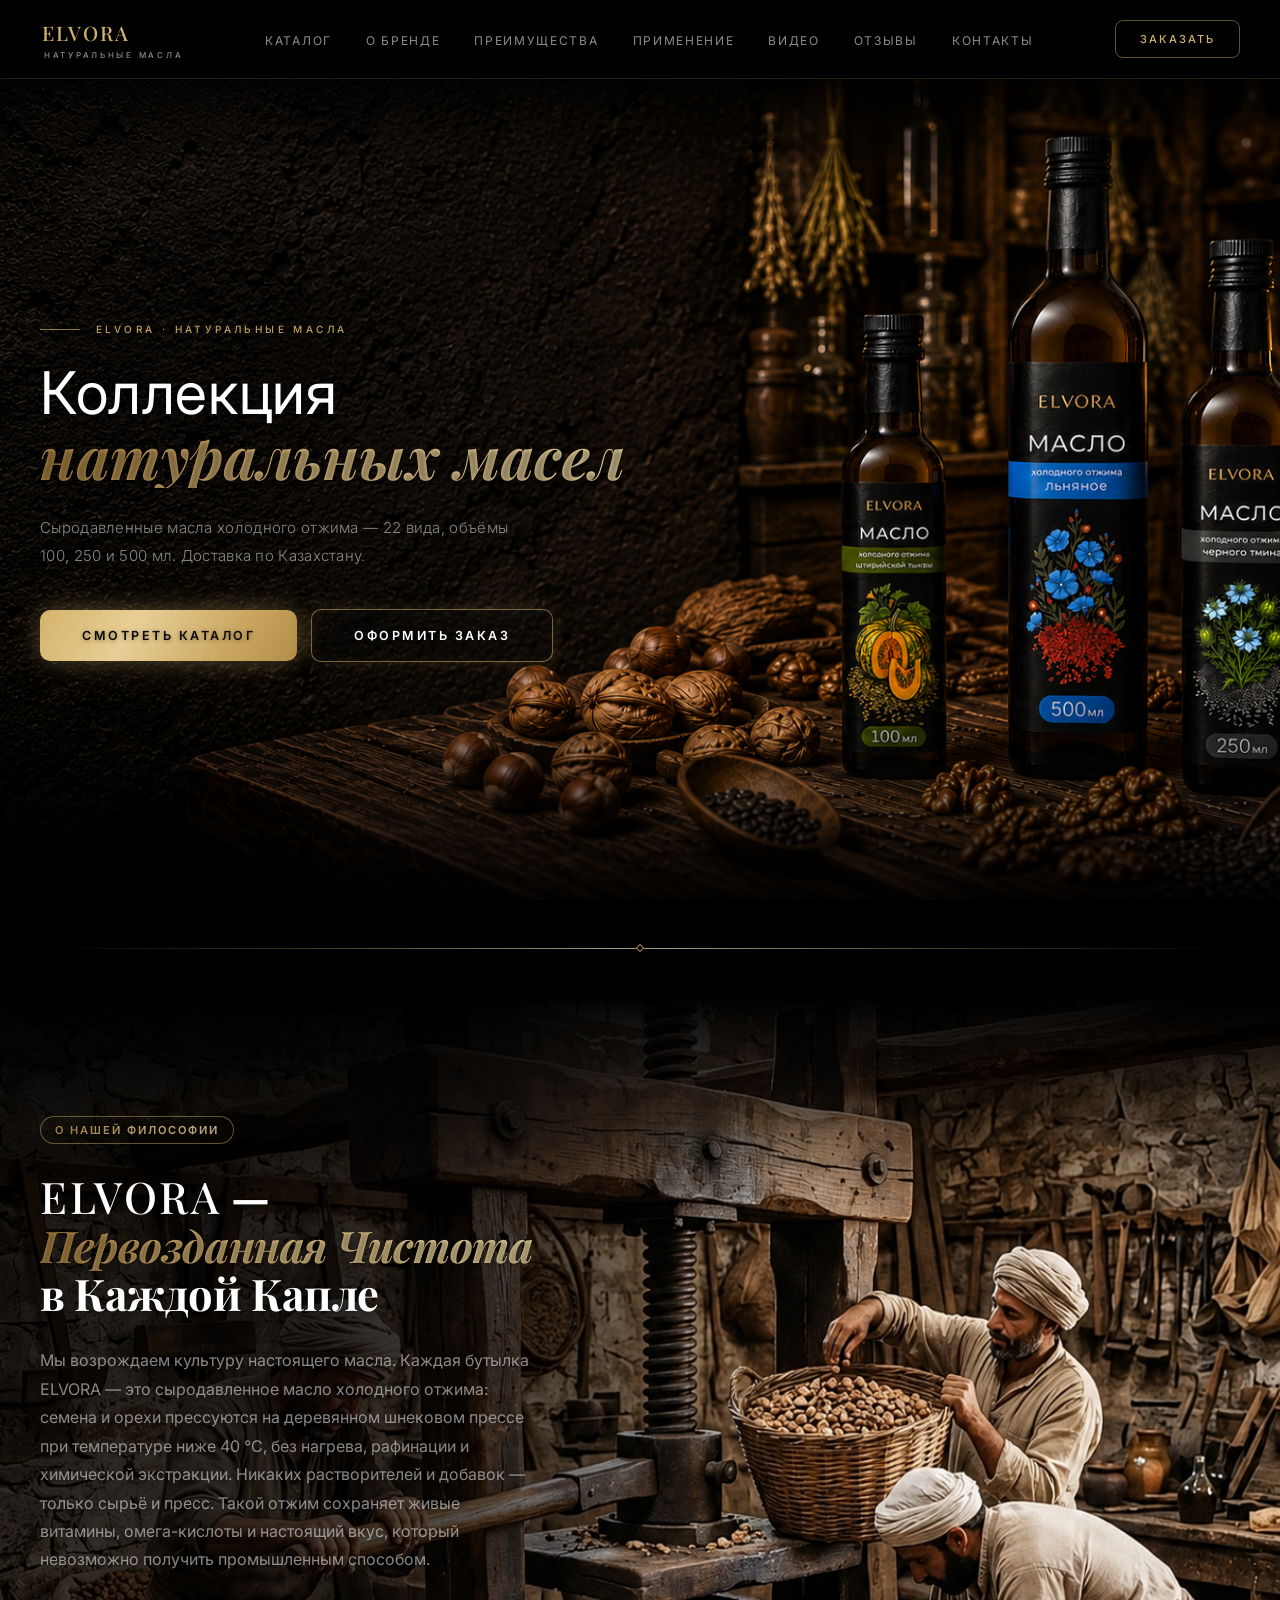
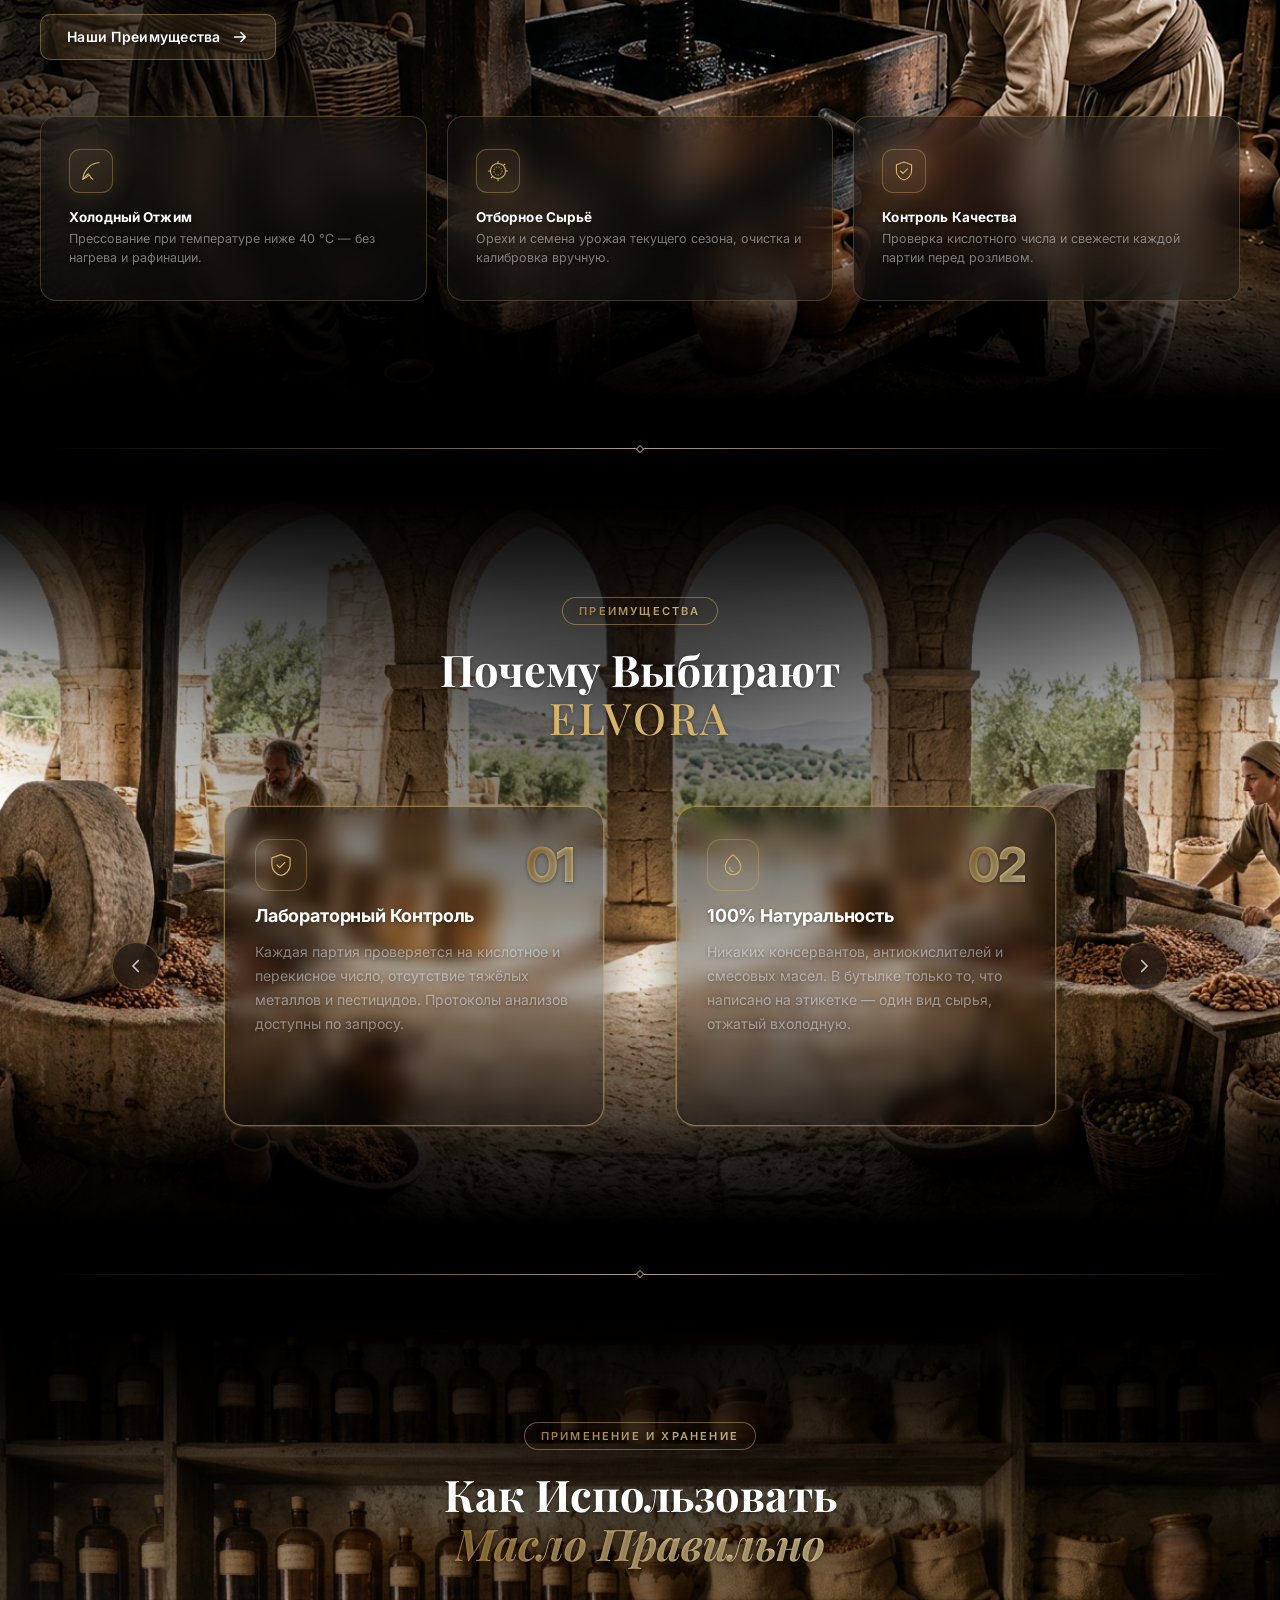
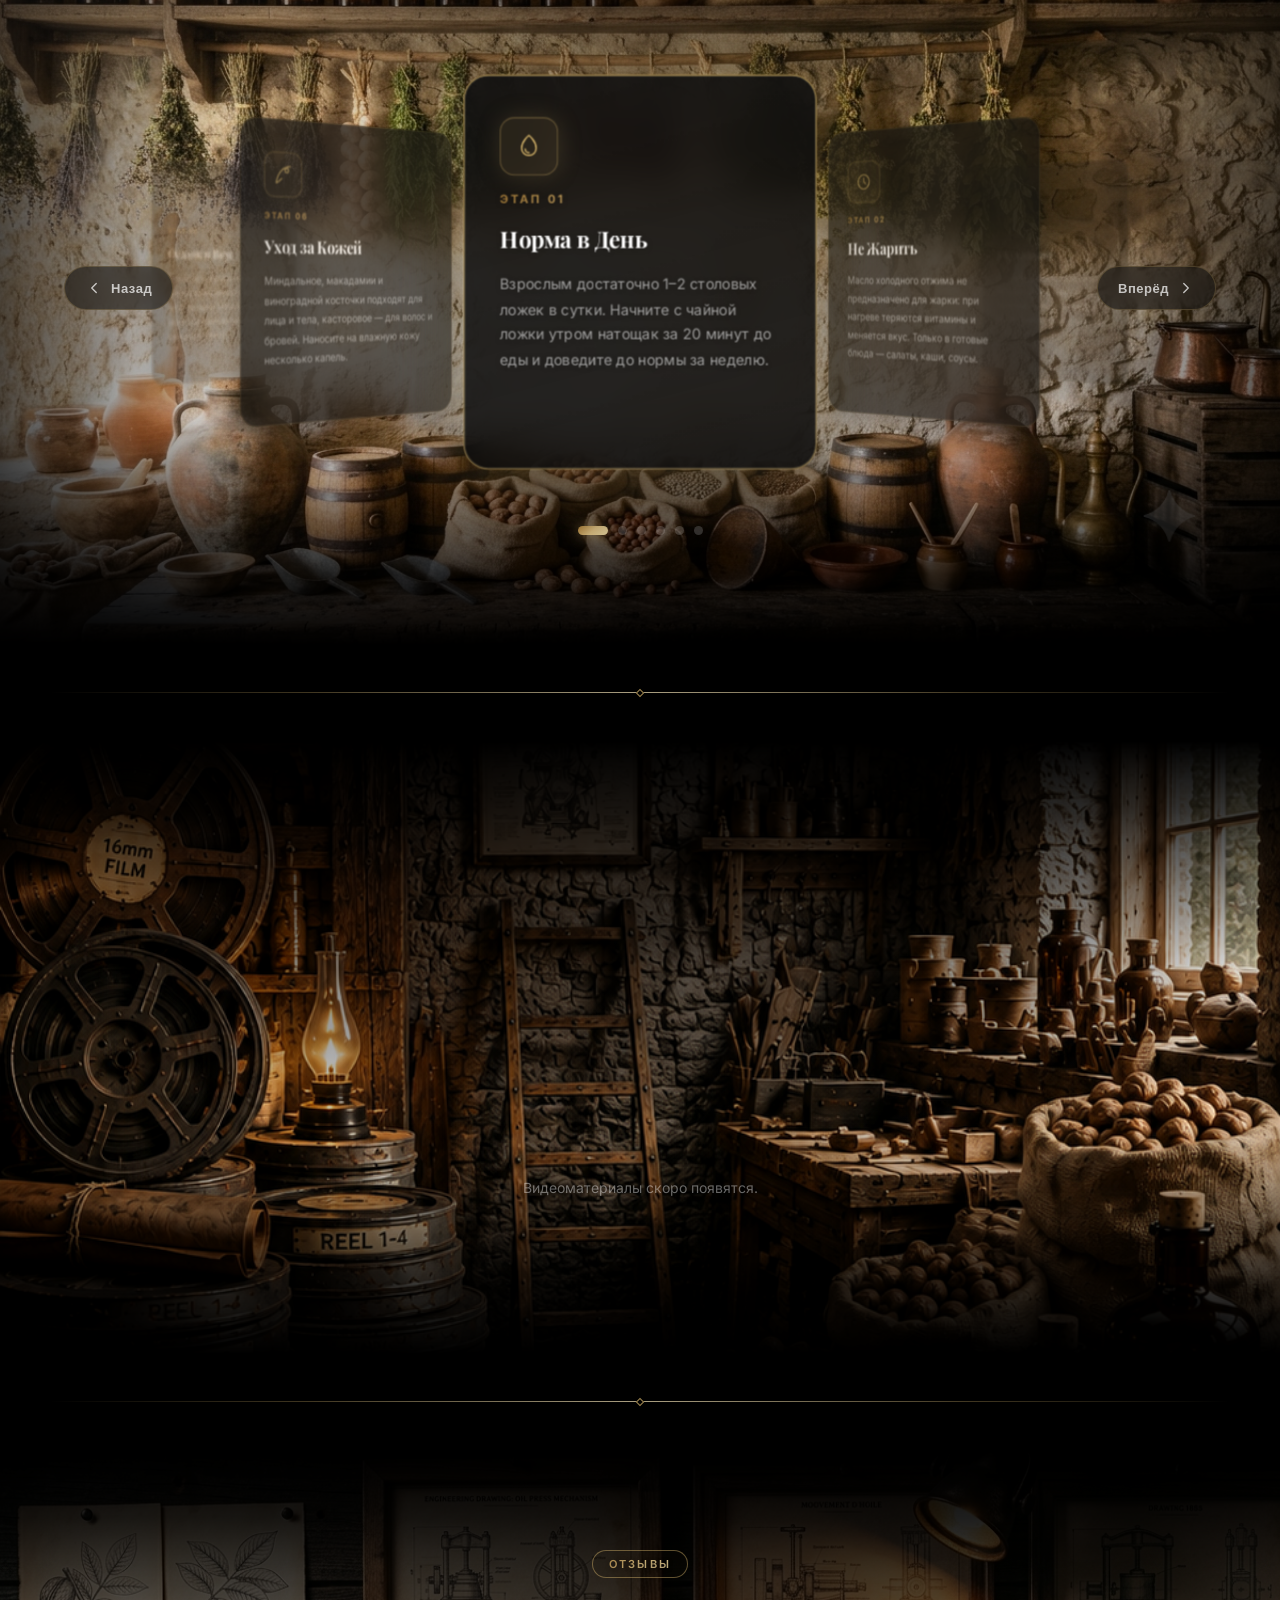
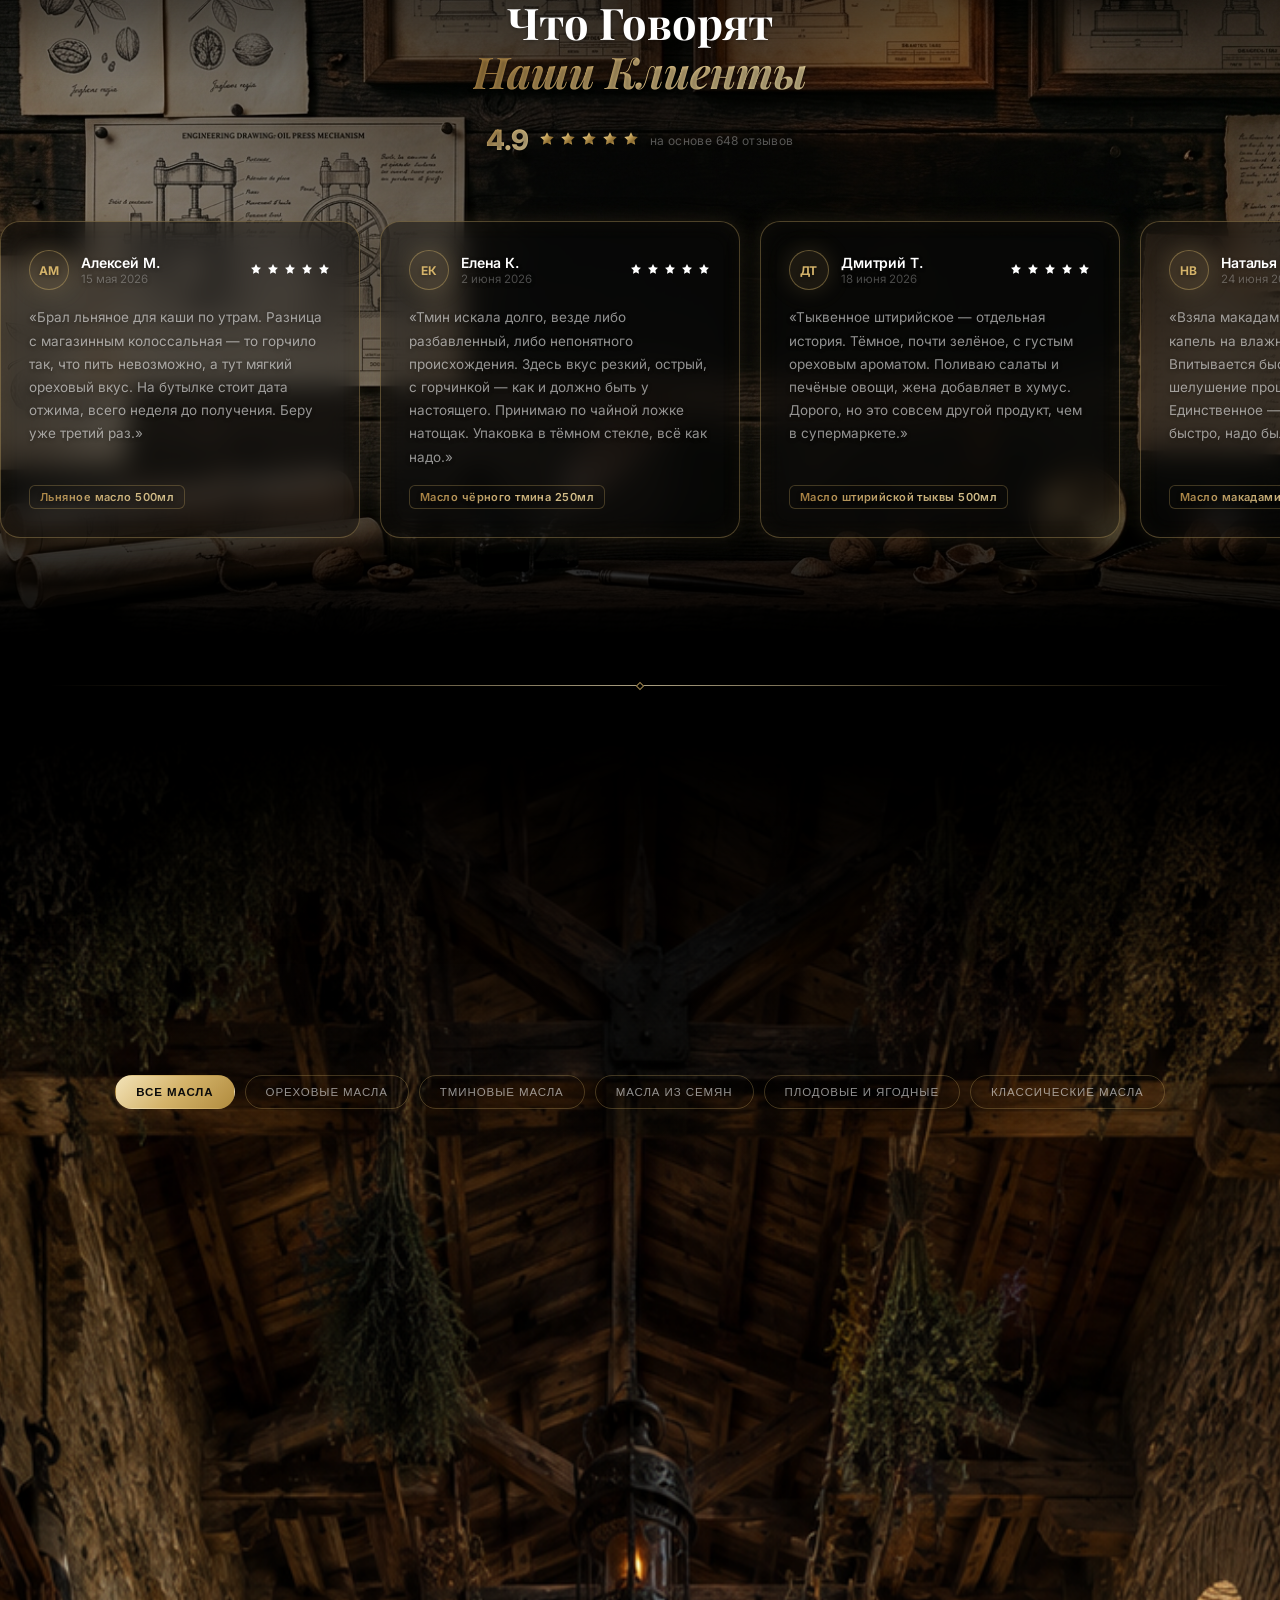
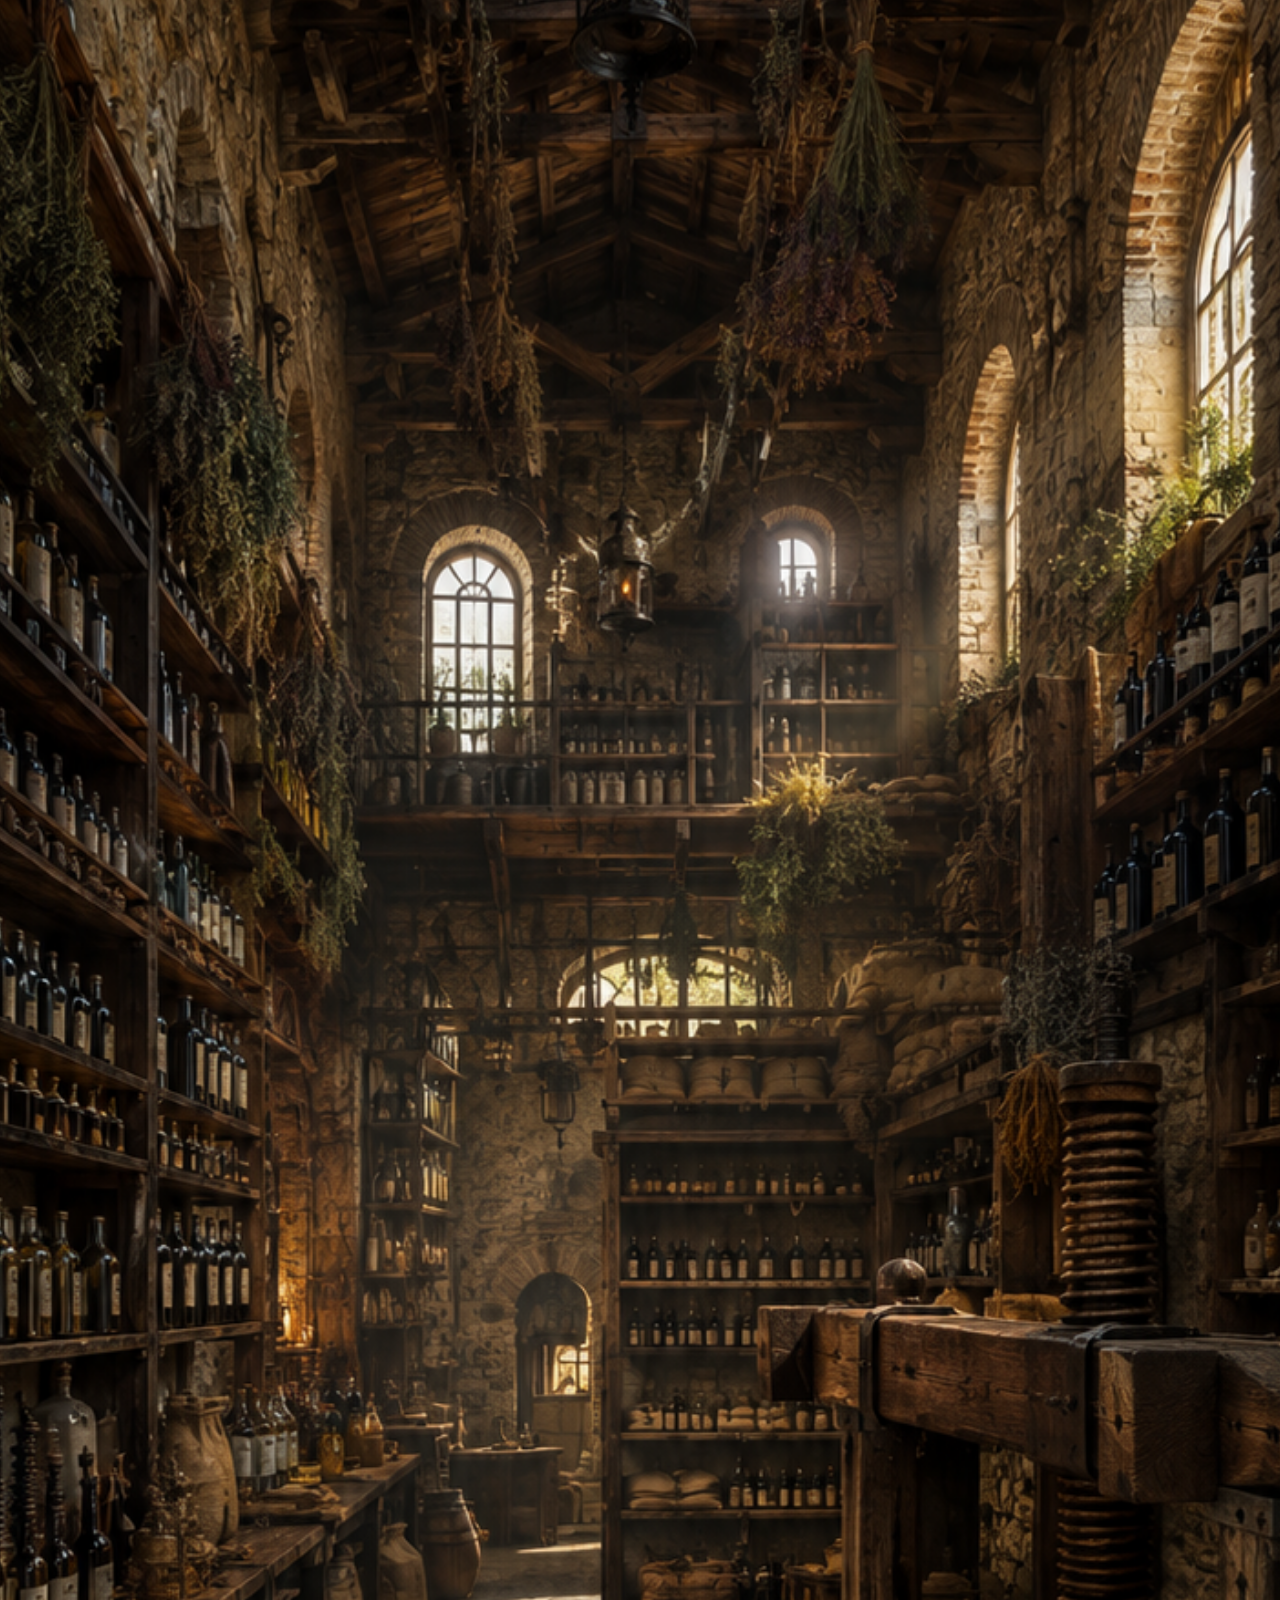
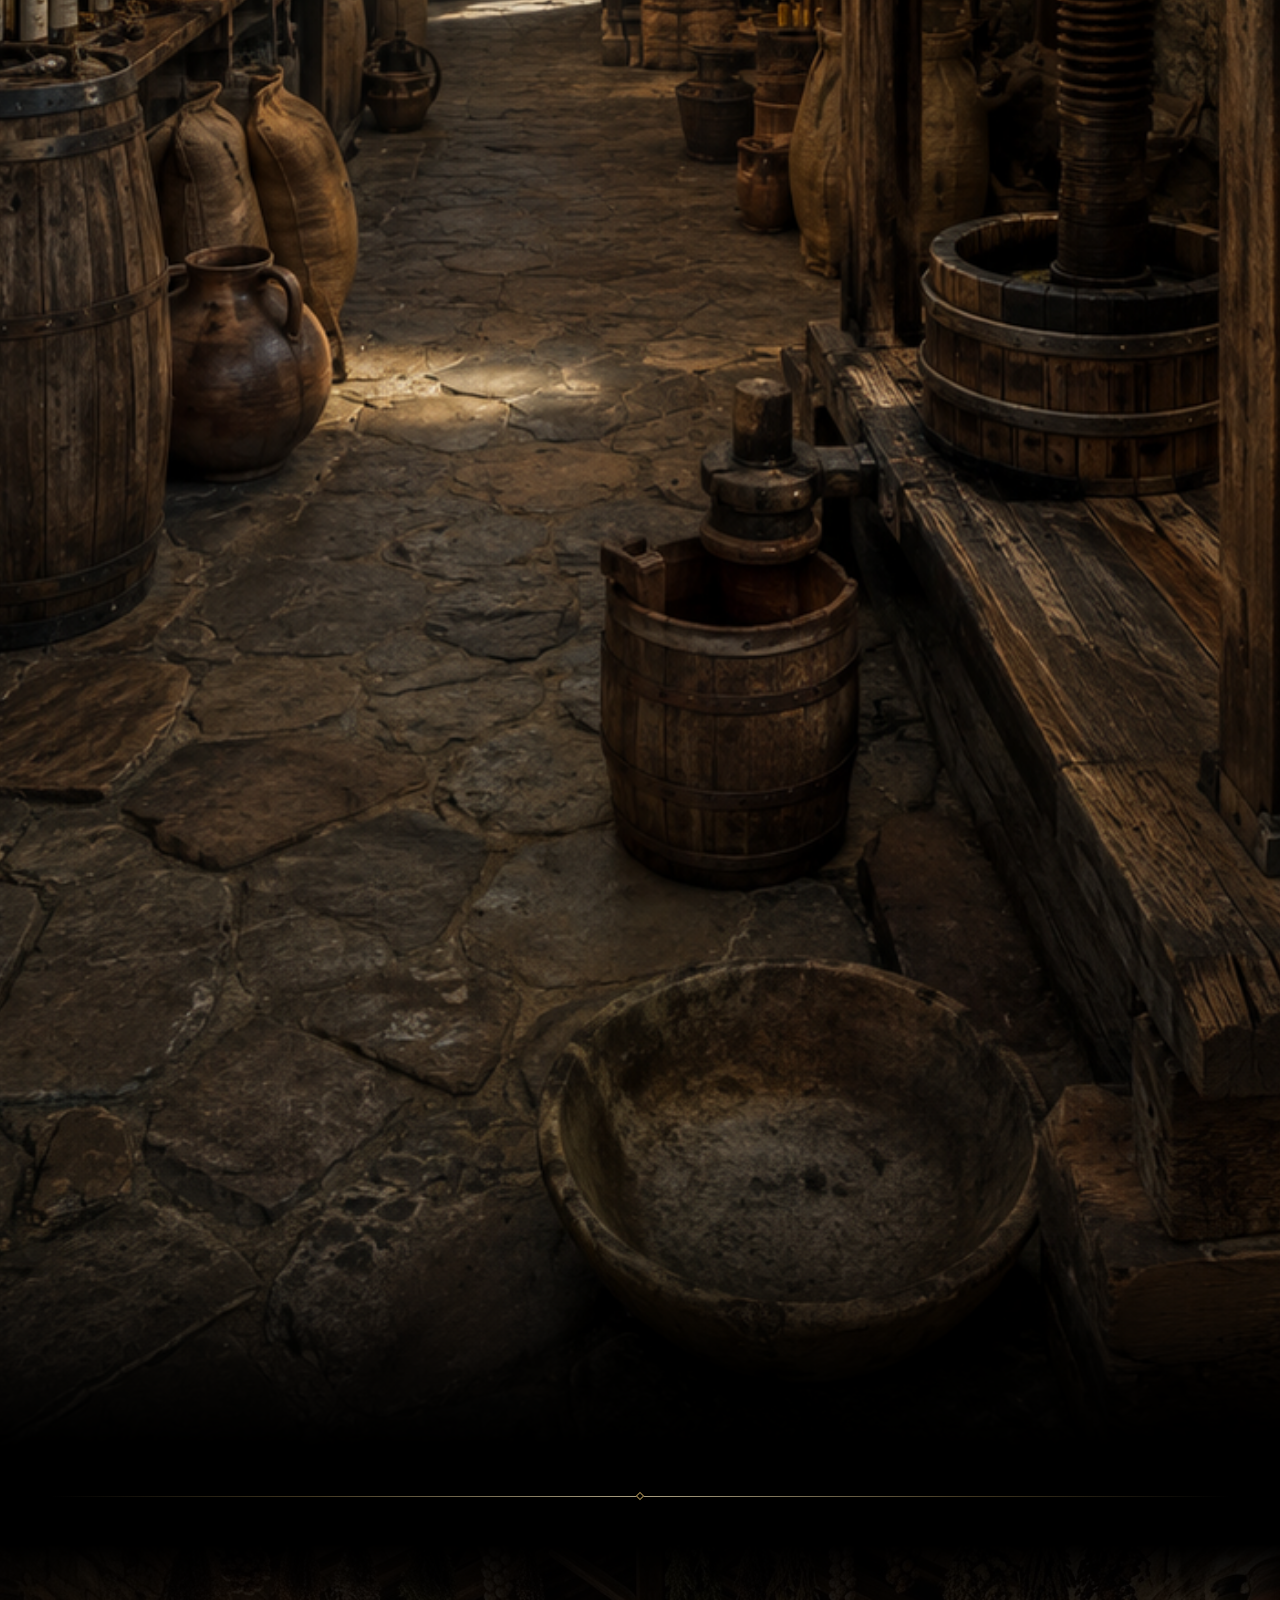
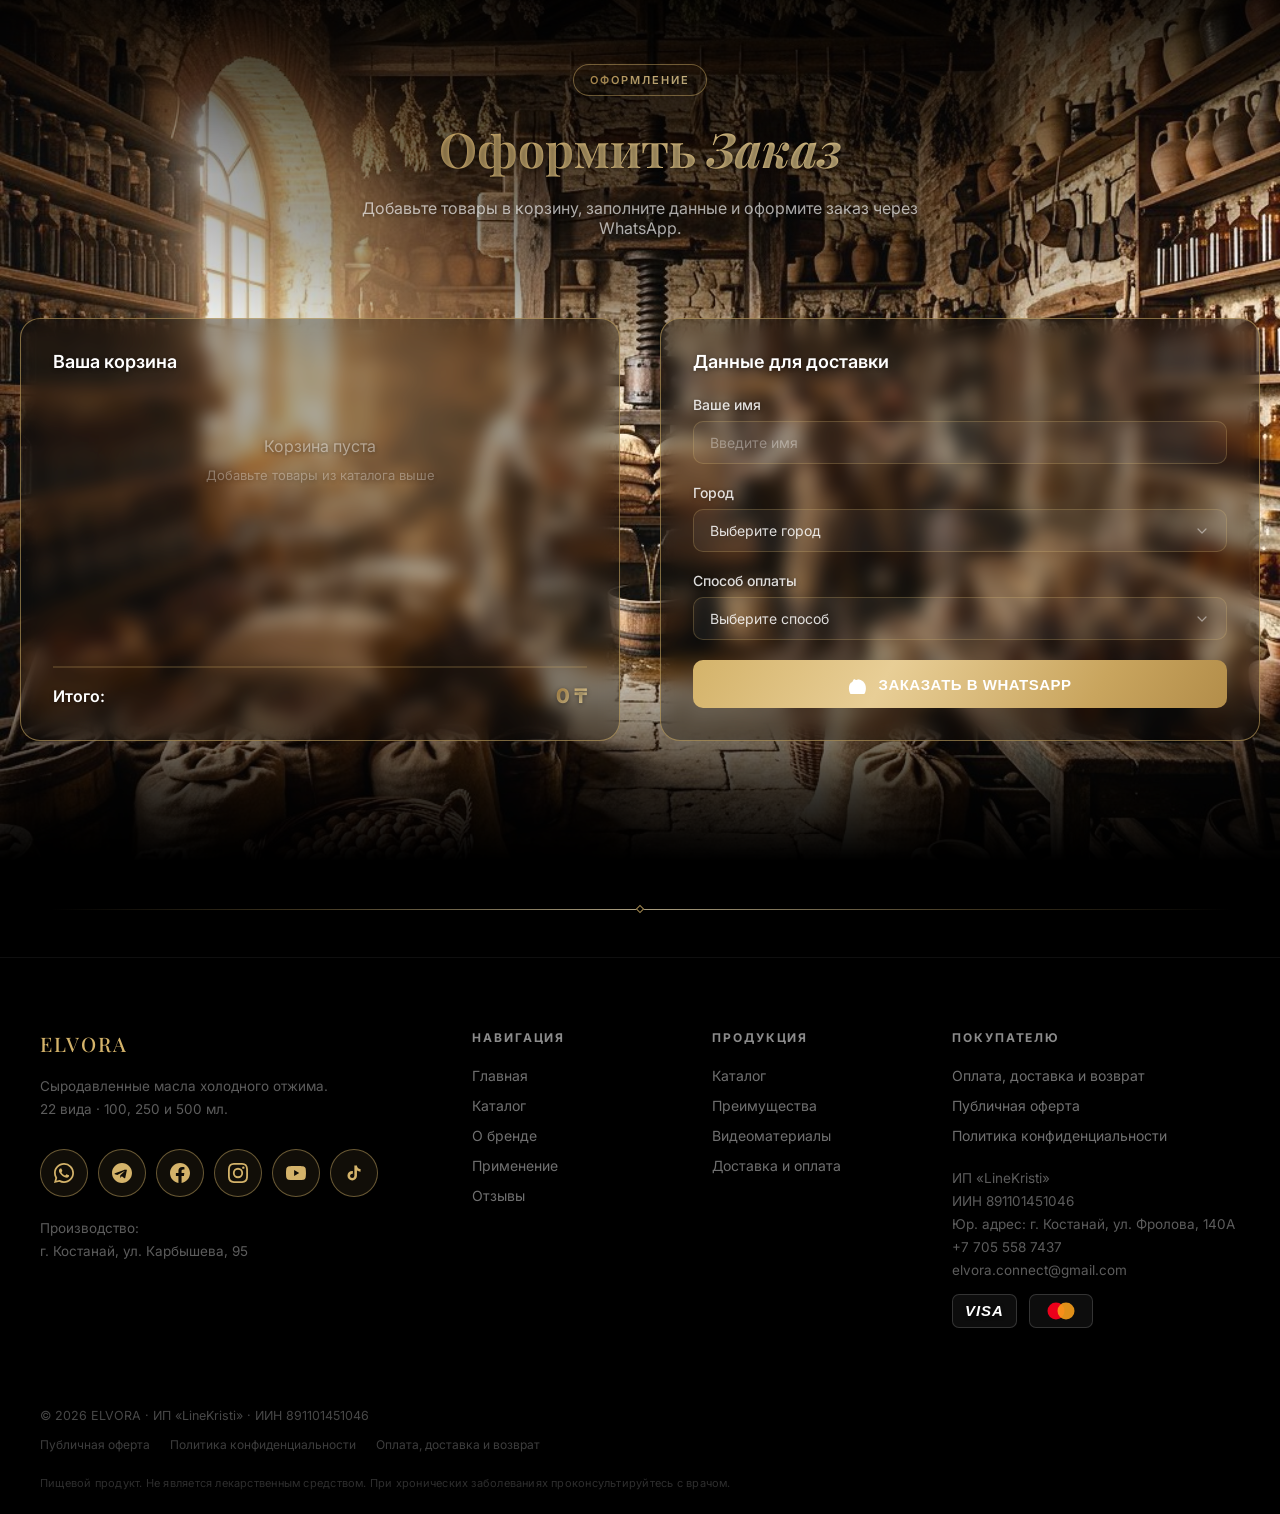
==== commit fbf4286b: "Add files via upload" ====
--- a/index.html
+++ b/index.html
@@ -7,7 +7,7 @@
   <link rel="preconnect" href="https://fonts.googleapis.com" />
   <link rel="preconnect" href="https://fonts.gstatic.com" crossorigin />
   <link href="https://fonts.googleapis.com/css2?family=Inter:wght@200;300;400;500;600;700&family=Playfair+Display:ital,wght@0,400;0,700;1,400;1,700&display=swap" rel="stylesheet" />
-  <link rel="stylesheet" href="style.css?v=69" />
+  <link rel="stylesheet" href="style.css?v=70" />
 </head>
 <body>
 
@@ -1124,7 +1124,7 @@
               <svg viewBox="0 0 24 24" fill="currentColor"><path d="M16.6 5.82a4.28 4.28 0 0 1-1.05-2.82h-3.11v12.53a2.59 2.59 0 0 1-2.59 2.51 2.59 2.59 0 0 1-2.59-2.59 2.59 2.59 0 0 1 3.4-2.46V9.6a5.7 5.7 0 0 0-.81-.06 5.7 5.7 0 0 0-5.7 5.7 5.7 5.7 0 0 0 5.7 5.7 5.7 5.7 0 0 0 5.7-5.7V9.01a7.35 7.35 0 0 0 4.3 1.38V7.28a4.28 4.28 0 0 1-3.35-1.46z"/></svg>
             </a>
           </div>
-          <p class="footer__tagline" style="margin-top: 20px; margin-bottom: 0;">Республика Казахстан, Костанайская область,<br>г. Костанай, Карбышева 95</p>
+          <p class="footer__tagline" style="margin-top: 20px; margin-bottom: 0;">Производство:<br>г. Костанай, ул. Карбышева, 95</p>
         </div>
 
         <div class="footer__col">
@@ -1144,22 +1144,46 @@
             <li><a href="#catalog" class="footer__link">Каталог</a></li>
             <li><a href="#benefits" class="footer__link">Преимущества</a></li>
             <li><a href="#videos" class="footer__link">Видеоматериалы</a></li>
-            <li><a href="#checkout" class="footer__link">Доставка и оплата</a></li>
+            <li><a href="payment.html" class="footer__link">Доставка и оплата</a></li>
           </ul>
         </div>
 
+        <div class="footer__col">
+          <h4 class="footer__col-title">Покупателю</h4>
+          <ul class="footer__links">
+            <li><a href="payment.html" class="footer__link">Оплата, доставка и возврат</a></li>
+            <li><a href="oferta.html" class="footer__link">Публичная оферта</a></li>
+            <li><a href="privacy.html" class="footer__link">Политика конфиденциальности</a></li>
+          </ul>
+          <p class="footer__tagline" style="margin: 22px 0 12px;">
+            ИП «LineKristi»<br>
+            ИИН 891101451046<br>
+            Юр. адрес: г. Костанай, ул. Фролова, 140А<br>
+            <a href="tel:+77055587437" style="color:inherit;">+7 705 558 7437</a><br>
+            <a href="mailto:elvora.connect@gmail.com" style="color:inherit;">elvora.connect@gmail.com</a>
+          </p>
+          <div class="paycards">
+            <span class="paycards__item"><span class="paycards__visa">VISA</span></span>
+            <span class="paycards__item" aria-label="Mastercard">
+              <svg width="38" height="24" viewBox="0 0 38 24" role="img" aria-label="Mastercard">
+                <circle cx="14" cy="12" r="8.5" fill="#EB001B"/>
+                <circle cx="24" cy="12" r="8.5" fill="#F79E1B" fill-opacity="0.9"/>
+              </svg>
+            </span>
+          </div>
+        </div>
 
       </div>
     </div>
 
     <div class="footer__bottom">
       <div class="footer__container">
-        <p class="footer__copy">© 2026 ELVORA. Все права защищены.</p>
+        <p class="footer__copy">© 2026 ELVORA · ИП «LineKristi» · ИИН 891101451046</p>
         <div class="footer__bottom-row">
           <div class="footer__legal-links">
-            <a href="#" class="footer__legal-link">Политика конфиденциальности</a>
-            <a href="#" class="footer__legal-link">Условия использования</a>
-            <a href="#" class="footer__legal-link">Отказ от ответственности</a>
+            <a href="oferta.html" class="footer__legal-link">Публичная оферта</a>
+            <a href="privacy.html" class="footer__legal-link">Политика конфиденциальности</a>
+            <a href="payment.html" class="footer__legal-link">Оплата, доставка и возврат</a>
           </div>
           <p class="footer__disclaimer">Пищевой продукт. Не является лекарственным средством. При хронических заболеваниях проконсультируйтесь с врачом.</p>
         </div>
--- a/style.css
+++ b/style.css
@@ -4140,3 +4140,183 @@
   .pdp__related-row { grid-template-columns: repeat(2, minmax(0, 1fr)); }
   .pdp__related-card img { height: 100px; }
 }
+
+/* ═══════════════════════════════════════════════════════════
+   ЮРИДИЧЕСКИЕ СТРАНИЦЫ — оферта, конфиденциальность,
+   оплата/доставка/возврат. Общий каркас для всех трёх.
+═══════════════════════════════════════════════════════════ */
+.legal {
+  position: relative;
+  padding: calc(var(--nav-h) + 44px) 0 90px;
+  background: #000;
+  min-height: 100vh;
+}
+.legal__container {
+  width: min(880px, calc(100% - 48px));
+  margin: 0 auto;
+}
+.legal__crumbs {
+  display: flex;
+  align-items: center;
+  gap: 10px;
+  font-size: 13px;
+  color: rgba(255,255,255,0.45);
+  margin-bottom: 26px;
+  flex-wrap: wrap;
+}
+.legal__crumbs a { color: rgba(255,255,255,0.6); transition: color 0.25s ease; }
+.legal__crumbs a:hover { color: var(--gold-light); }
+
+.legal__title {
+  font-family: 'Playfair Display', serif;
+  font-size: clamp(28px, 4vw, 44px);
+  font-weight: 700;
+  line-height: 1.15;
+  background: var(--grad-gold-text);
+  -webkit-background-clip: text;
+  background-clip: text;
+  -webkit-text-fill-color: transparent;
+  margin-bottom: 14px;
+}
+.legal__updated {
+  font-size: 13px;
+  color: rgba(255,255,255,0.42);
+  margin-bottom: 34px;
+}
+
+/* Плашка — та же стеклянная подача, что в «Оформлении» и карточке товара */
+.legal__card {
+  border: 1.5px solid rgba(212,179,106, 0.35);
+  border-radius: 20px;
+  background: rgba(10,10,10, 0.34);
+  backdrop-filter: blur(9px) saturate(120%);
+  -webkit-backdrop-filter: blur(9px) saturate(120%);
+  padding: 30px 32px;
+  margin-bottom: 20px;
+}
+.legal__card h2 {
+  font-family: 'Playfair Display', serif;
+  font-size: clamp(19px, 2.2vw, 24px);
+  font-weight: 700;
+  color: var(--gold-light);
+  margin-bottom: 16px;
+}
+.legal__card h3 {
+  font-size: 16px;
+  font-weight: 600;
+  color: #fff;
+  margin: 22px 0 10px;
+}
+.legal__card p {
+  font-size: 15px;
+  line-height: 1.75;
+  color: rgba(255,255,255,0.78);
+  margin-bottom: 14px;
+}
+.legal__card p:last-child { margin-bottom: 0; }
+.legal__card a { color: var(--gold-light); text-decoration: underline; text-underline-offset: 3px; }
+
+.legal__list { margin: 0 0 14px; padding: 0; }
+.legal__list li {
+  position: relative;
+  padding-left: 22px;
+  font-size: 15px;
+  line-height: 1.7;
+  color: rgba(255,255,255,0.78);
+  margin-bottom: 10px;
+}
+.legal__list li::before {
+  content: '◊';
+  position: absolute;
+  left: 0;
+  top: 0;
+  color: var(--gold);
+  font-size: 12px;
+  line-height: 1.9;
+}
+.legal__list li:last-child { margin-bottom: 0; }
+
+/* Таблица реквизитов */
+.legal__req { width: 100%; border-collapse: collapse; }
+.legal__req tr { border-bottom: 1px solid rgba(212,179,106, 0.14); }
+.legal__req tr:last-child { border-bottom: 0; }
+.legal__req th {
+  text-align: left;
+  vertical-align: top;
+  padding: 12px 18px 12px 0;
+  font-size: 13px;
+  font-weight: 500;
+  letter-spacing: 0.04em;
+  text-transform: uppercase;
+  color: rgba(255,255,255,0.45);
+  white-space: nowrap;
+  width: 42%;
+}
+.legal__req td {
+  padding: 12px 0;
+  font-size: 15px;
+  color: rgba(255,255,255,0.85);
+}
+
+/* Заметная плашка-предупреждение внутри текста */
+.legal__note {
+  border-left: 3px solid var(--gold);
+  background: rgba(212,179,106, 0.07);
+  border-radius: 0 10px 10px 0;
+  padding: 16px 20px;
+  margin: 18px 0;
+}
+.legal__note p { margin-bottom: 0; font-size: 14.5px; }
+
+.legal__back {
+  display: inline-flex;
+  align-items: center;
+  gap: 8px;
+  margin-top: 12px;
+  font-size: 14px;
+  letter-spacing: 0.06em;
+  text-transform: uppercase;
+  color: rgba(255,255,255,0.6);
+  transition: color 0.25s ease;
+}
+.legal__back:hover { color: var(--gold-light); }
+
+/* Логотипы платёжных систем — требование эквайринга */
+.paycards {
+  display: flex;
+  align-items: center;
+  gap: 12px;
+  flex-wrap: wrap;
+}
+.paycards__item {
+  display: inline-flex;
+  align-items: center;
+  justify-content: center;
+  height: 34px;
+  min-width: 56px;
+  padding: 0 12px;
+  border: 1px solid rgba(255,255,255,0.16);
+  border-radius: 7px;
+  background: rgba(255,255,255,0.05);
+}
+.paycards__visa {
+  font-family: 'Inter', sans-serif;
+  font-size: 15px;
+  font-weight: 700;
+  font-style: italic;
+  letter-spacing: 0.06em;
+  color: #fff;
+}
+
+@media (max-width: 640px) {
+  .legal { padding: calc(var(--nav-h) + 28px) 0 64px; }
+  .legal__container { width: calc(100% - 32px); }
+  .legal__card { padding: 22px 20px; border-radius: 16px; }
+  .legal__req th {
+    display: block;
+    width: auto;
+    white-space: normal;
+    padding: 12px 0 2px;
+  }
+  .legal__req td { display: block; padding: 0 0 12px; }
+}
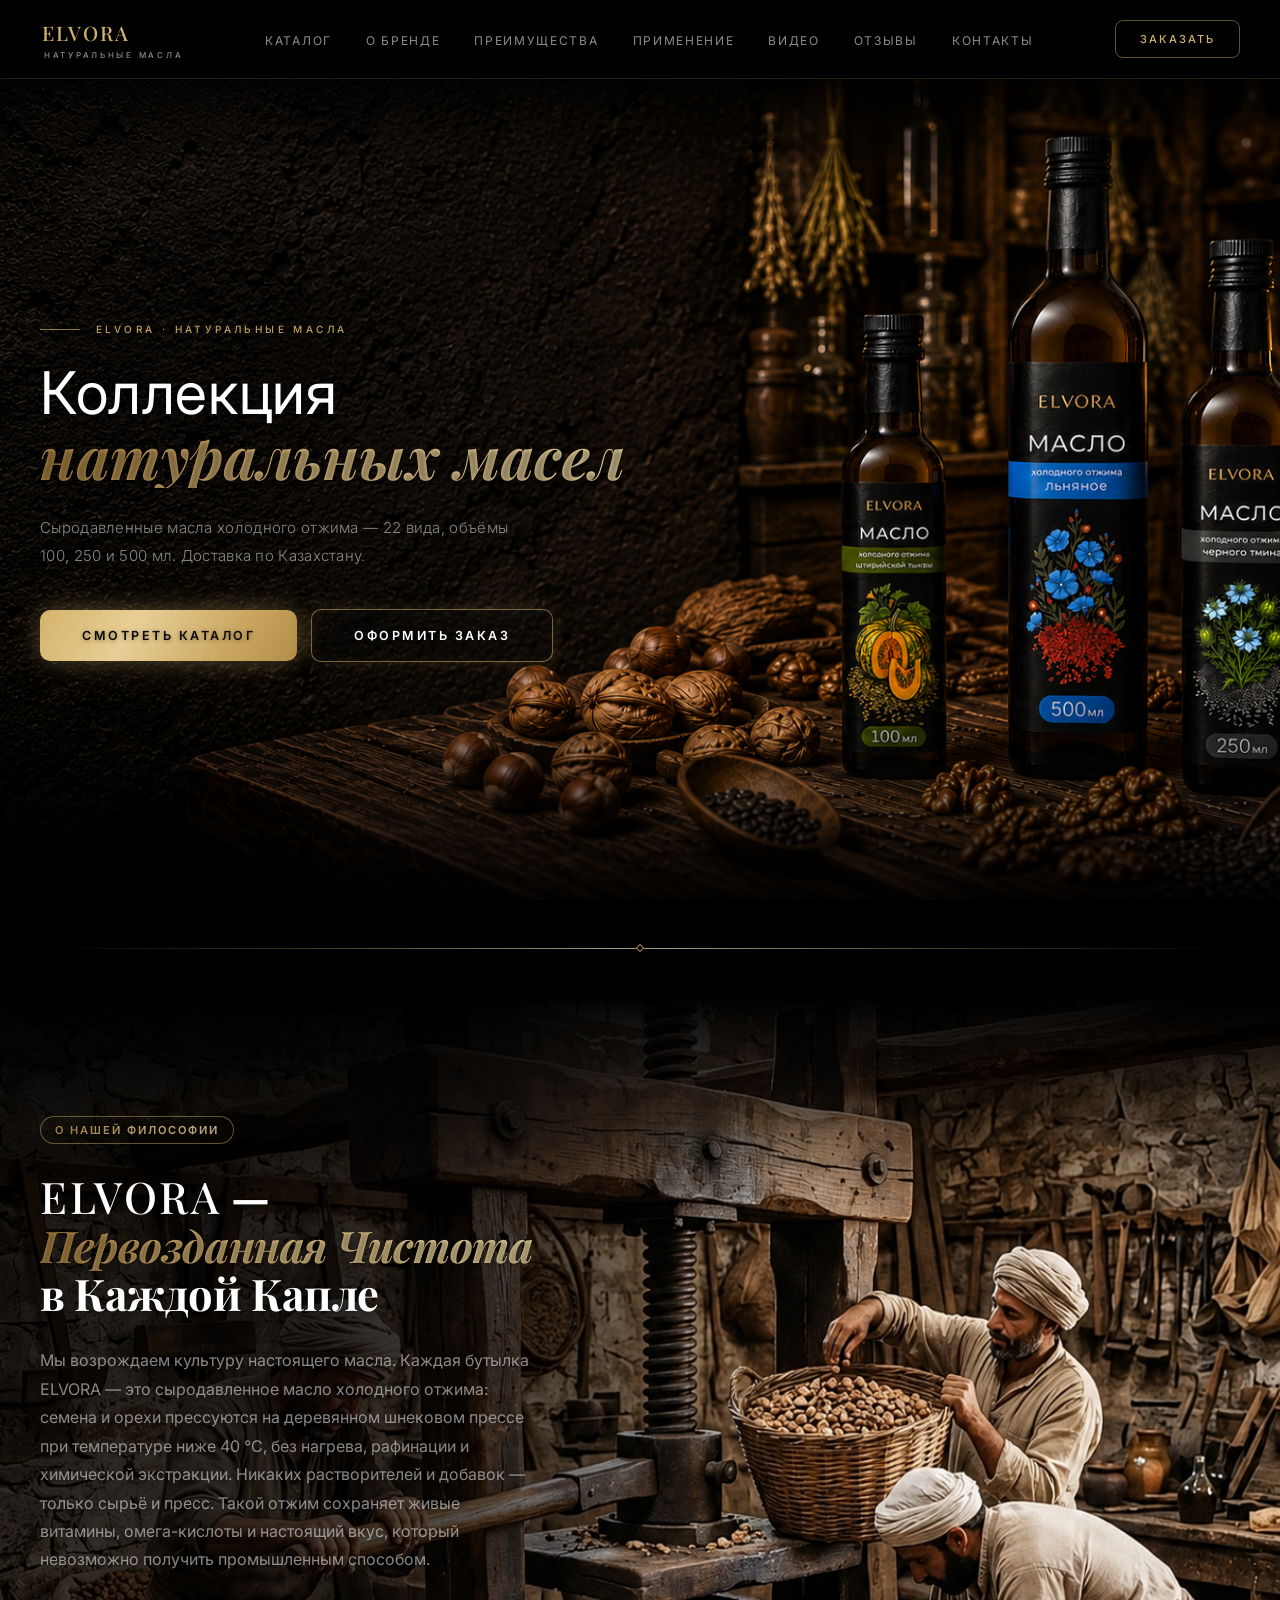
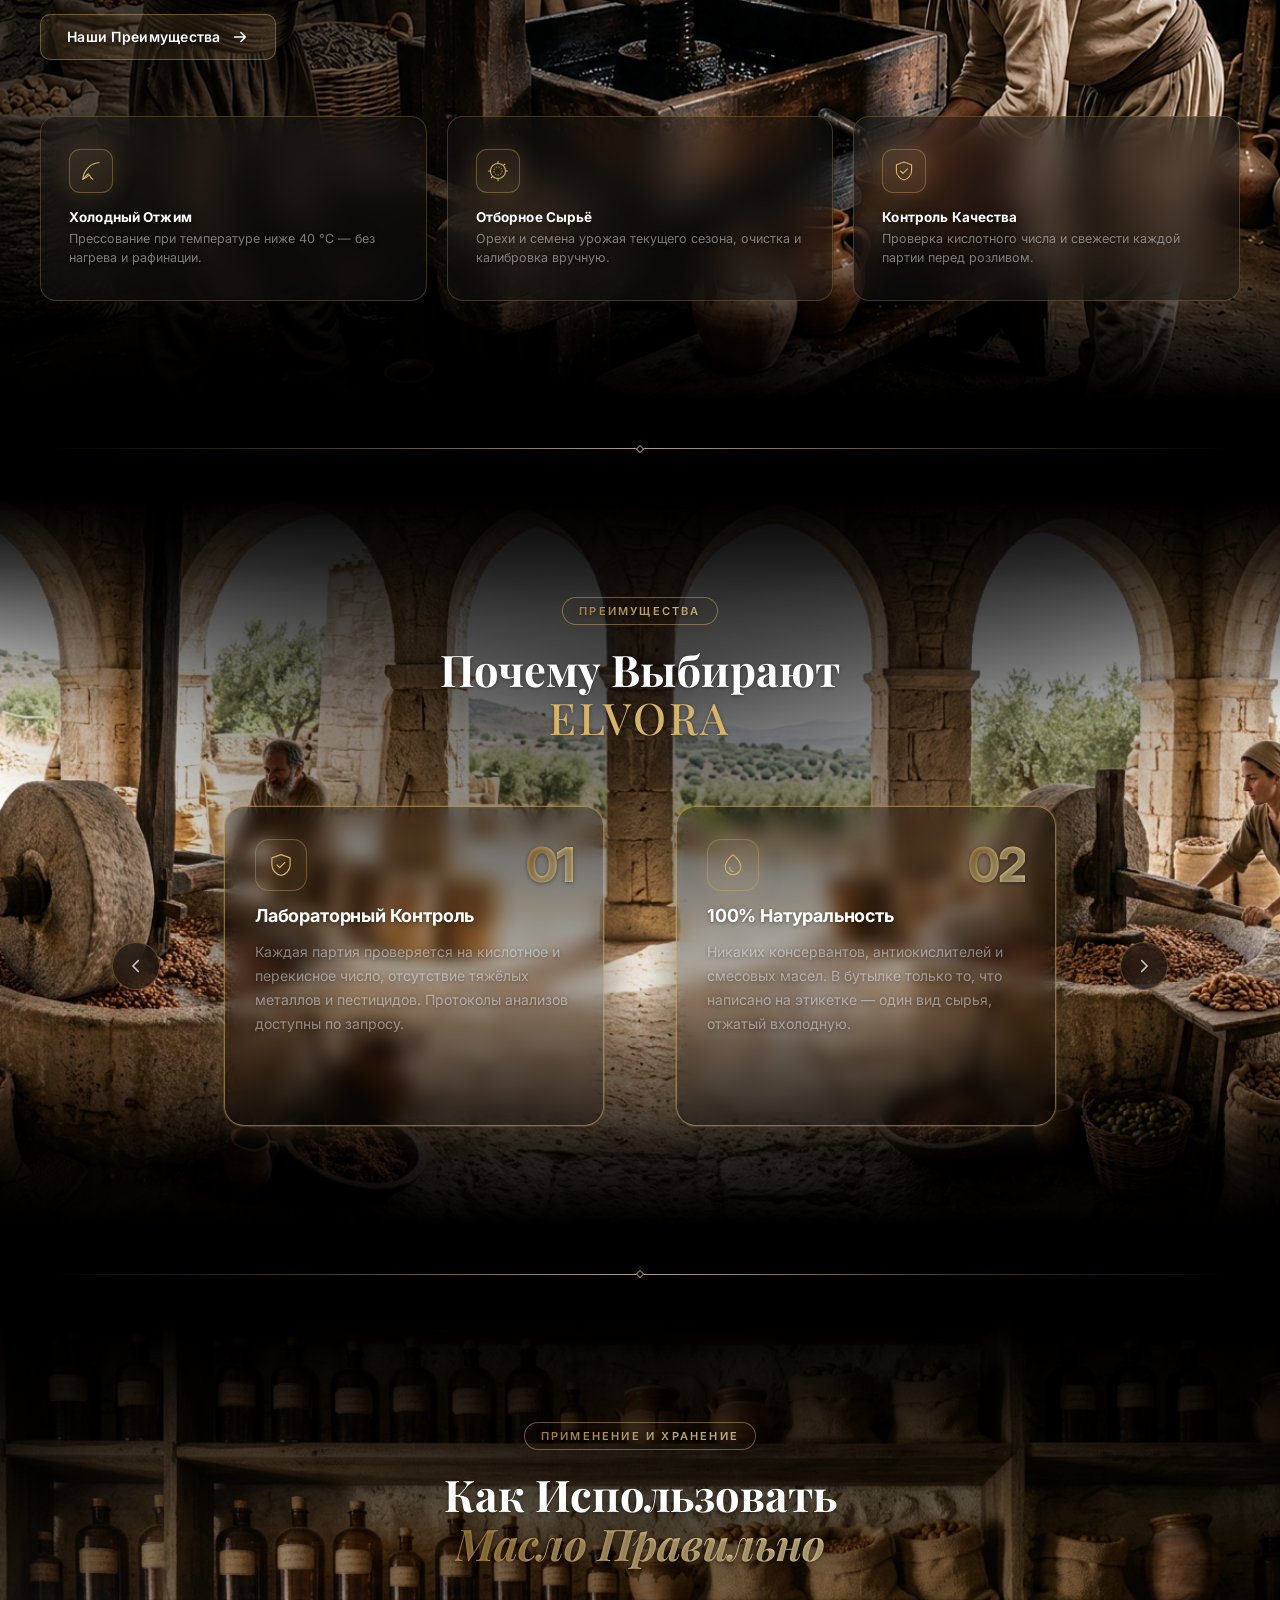
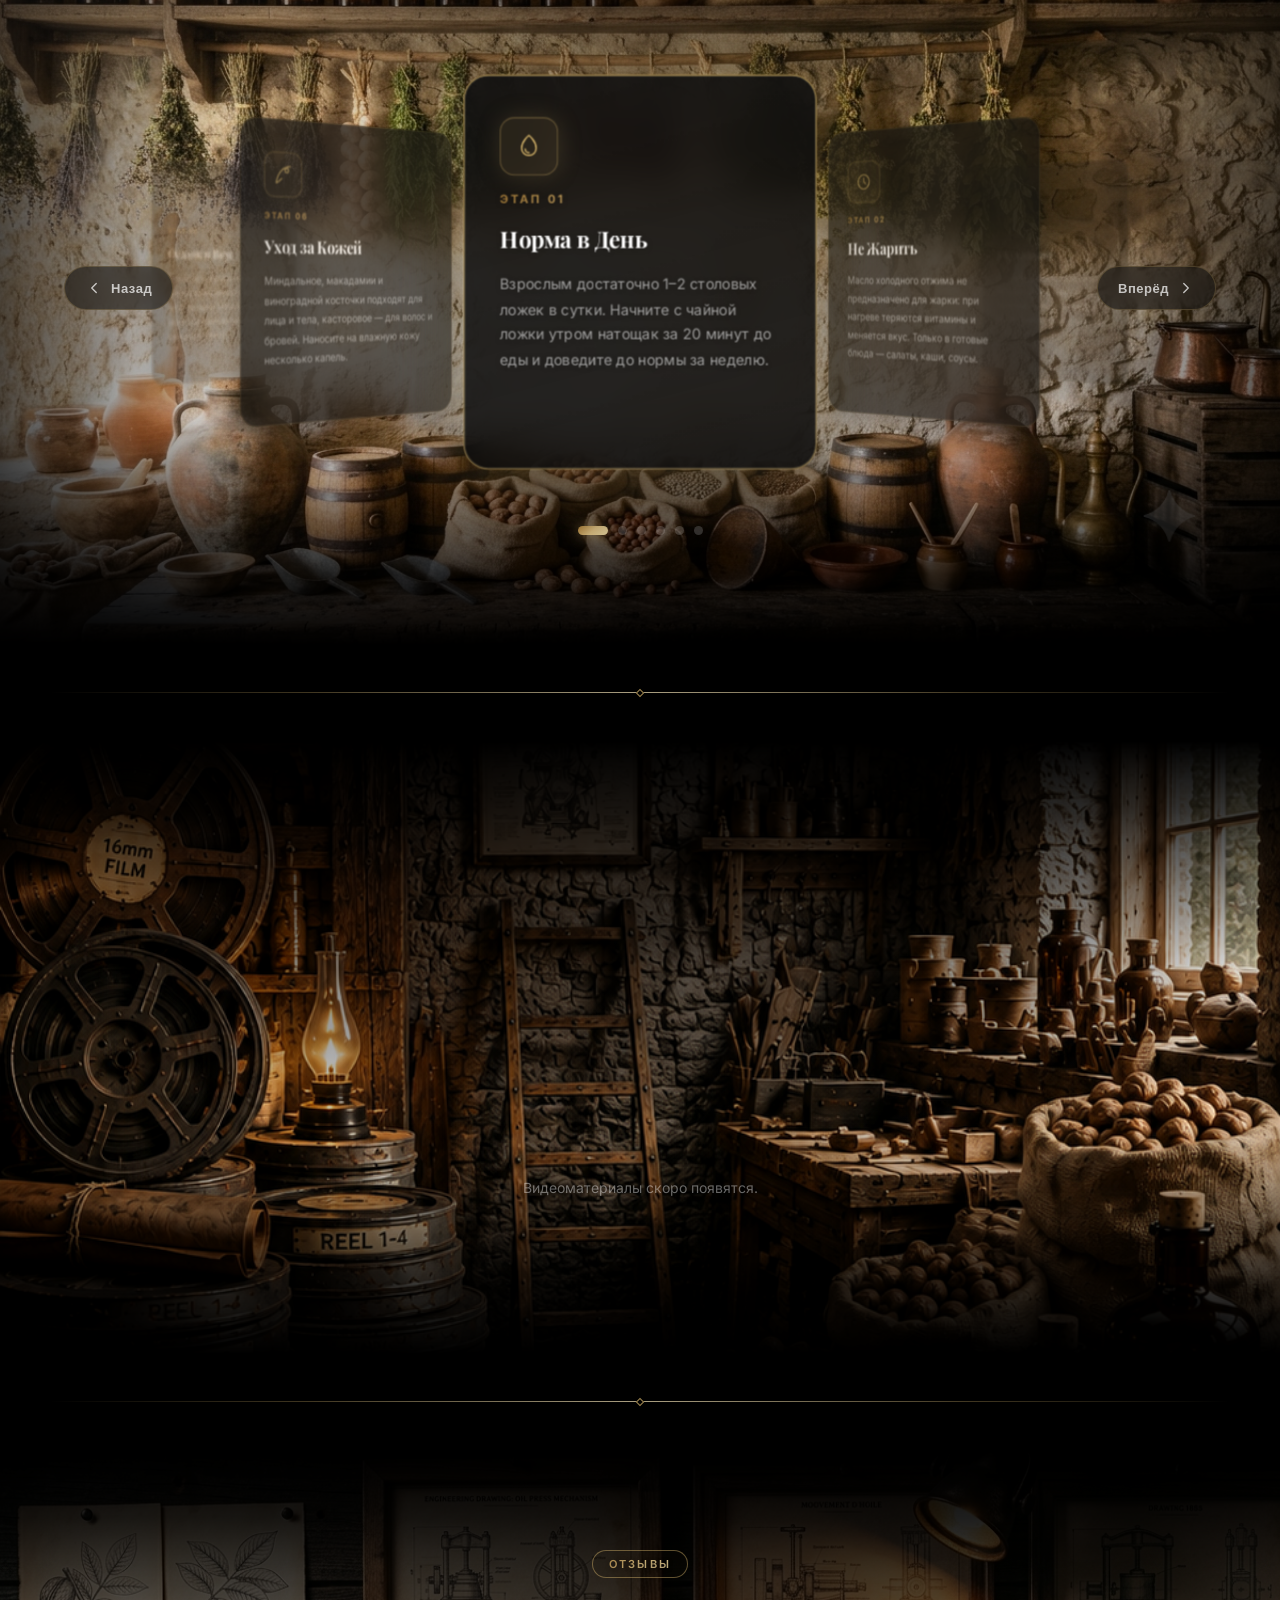
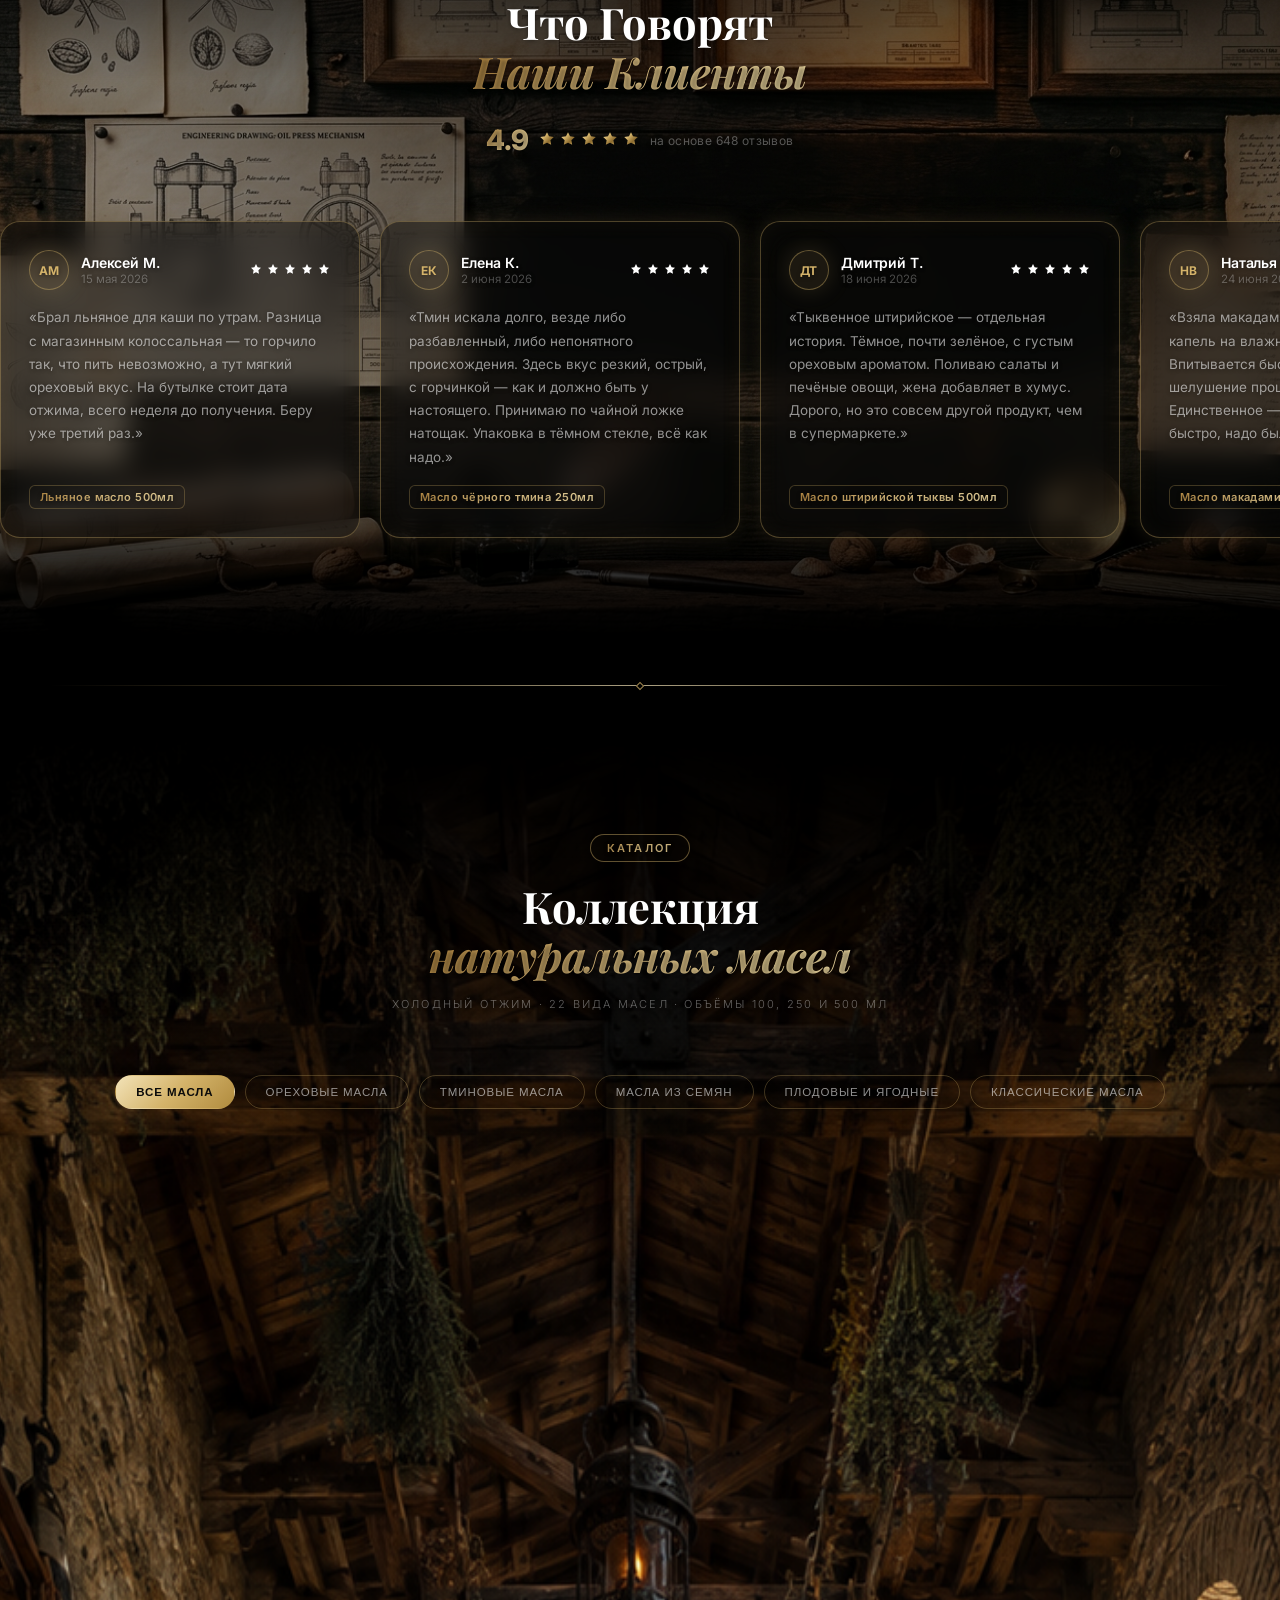
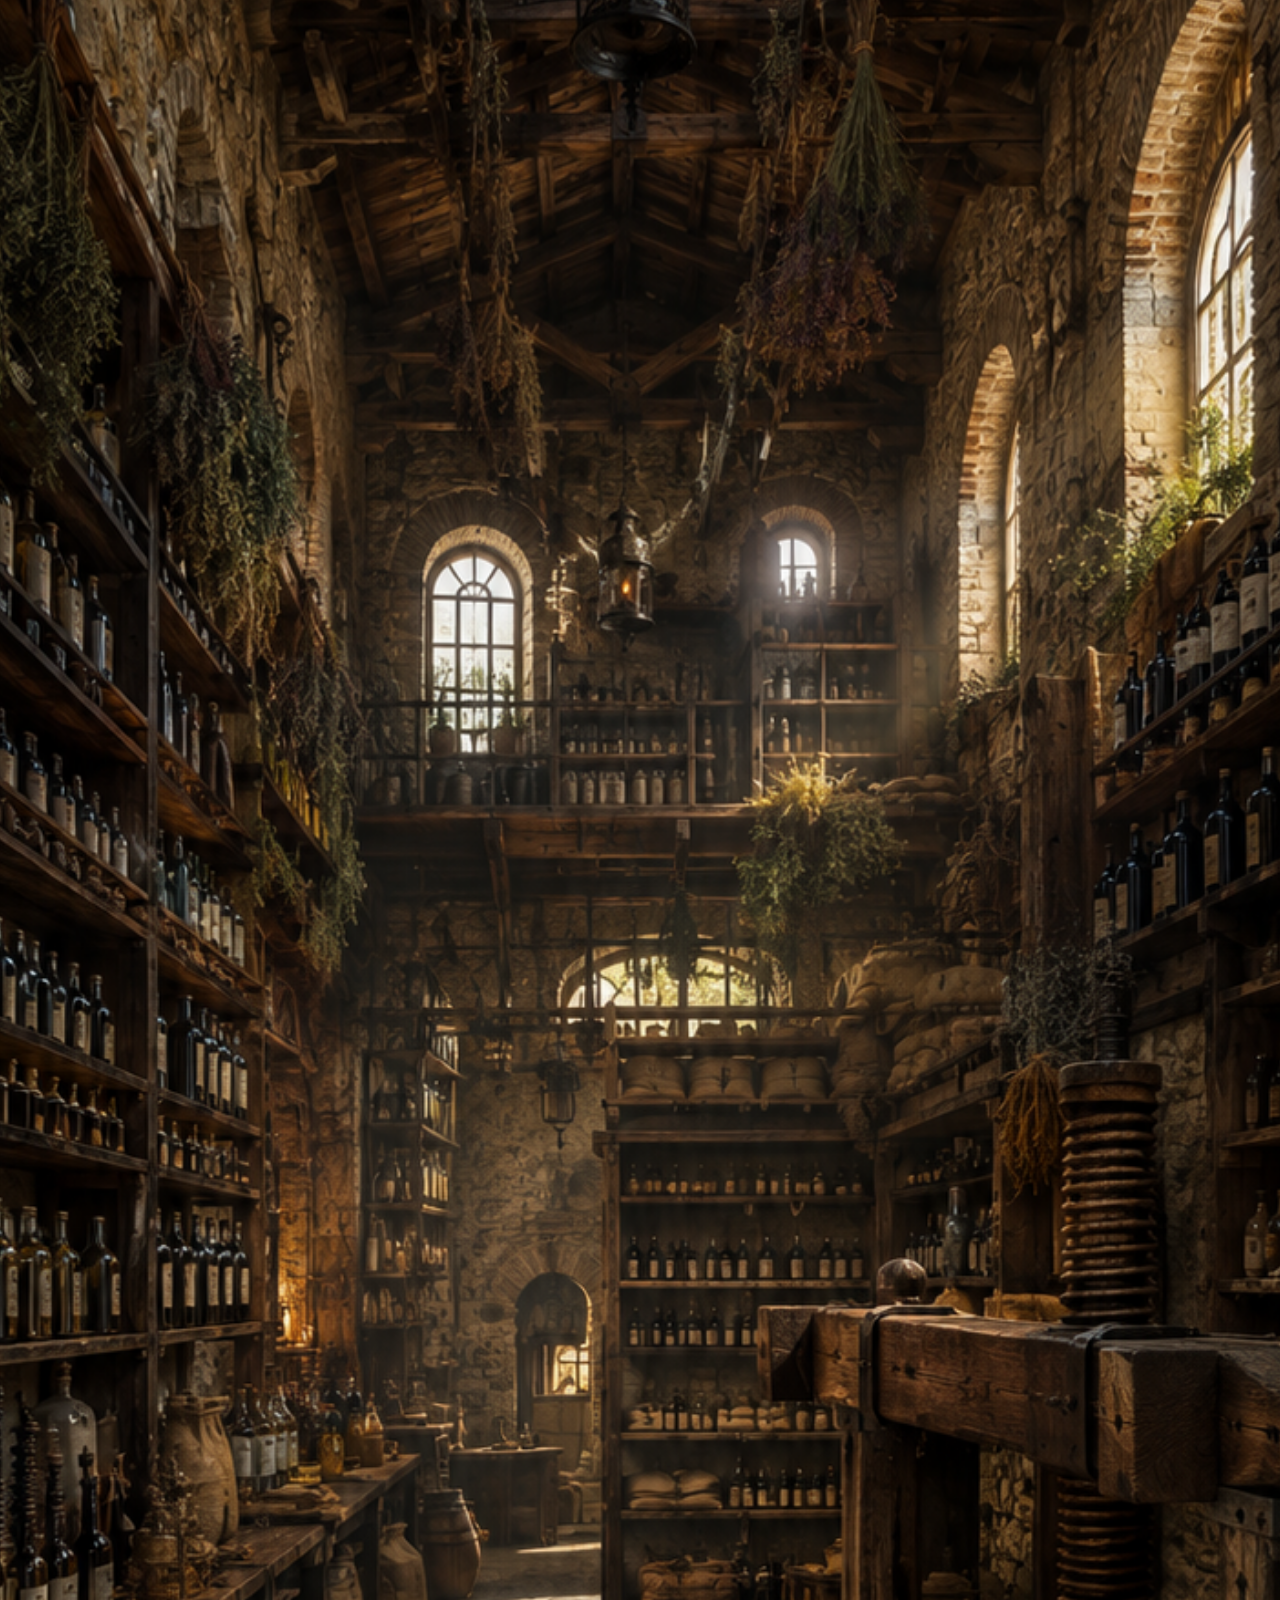
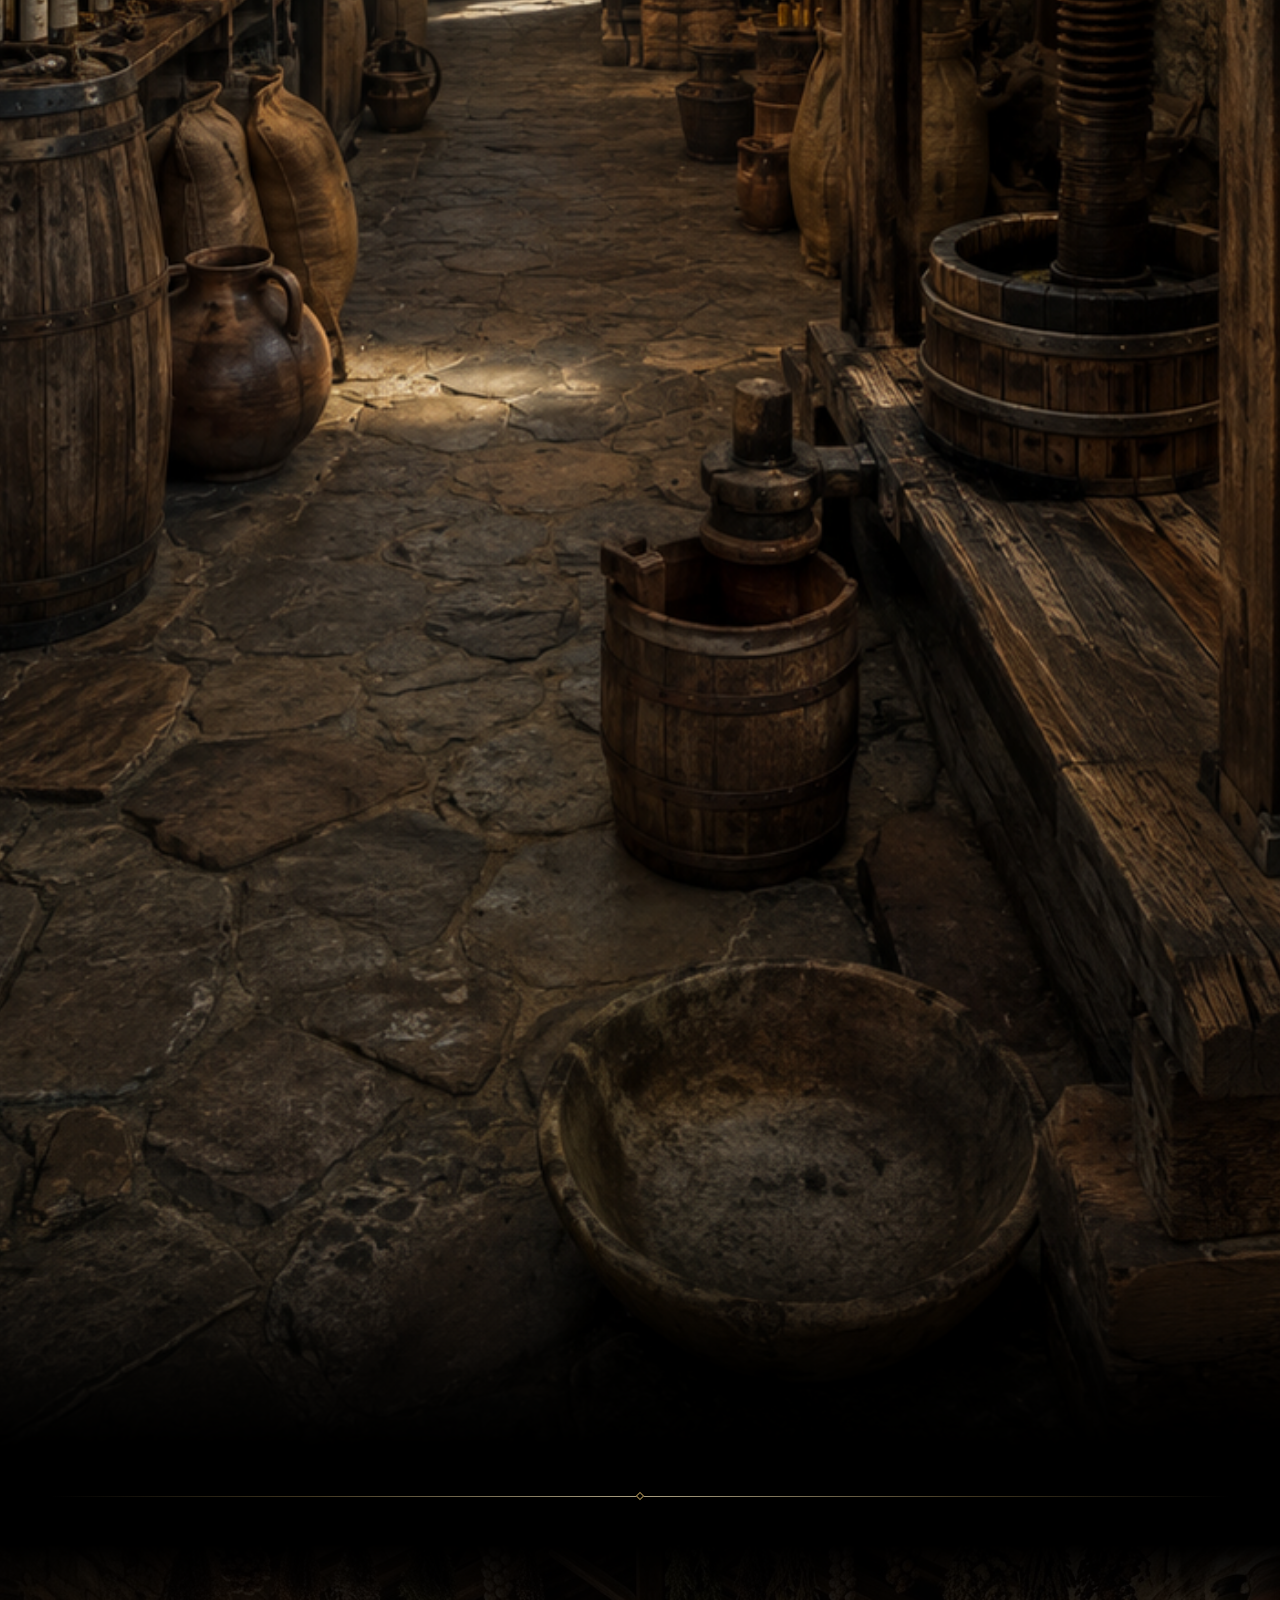
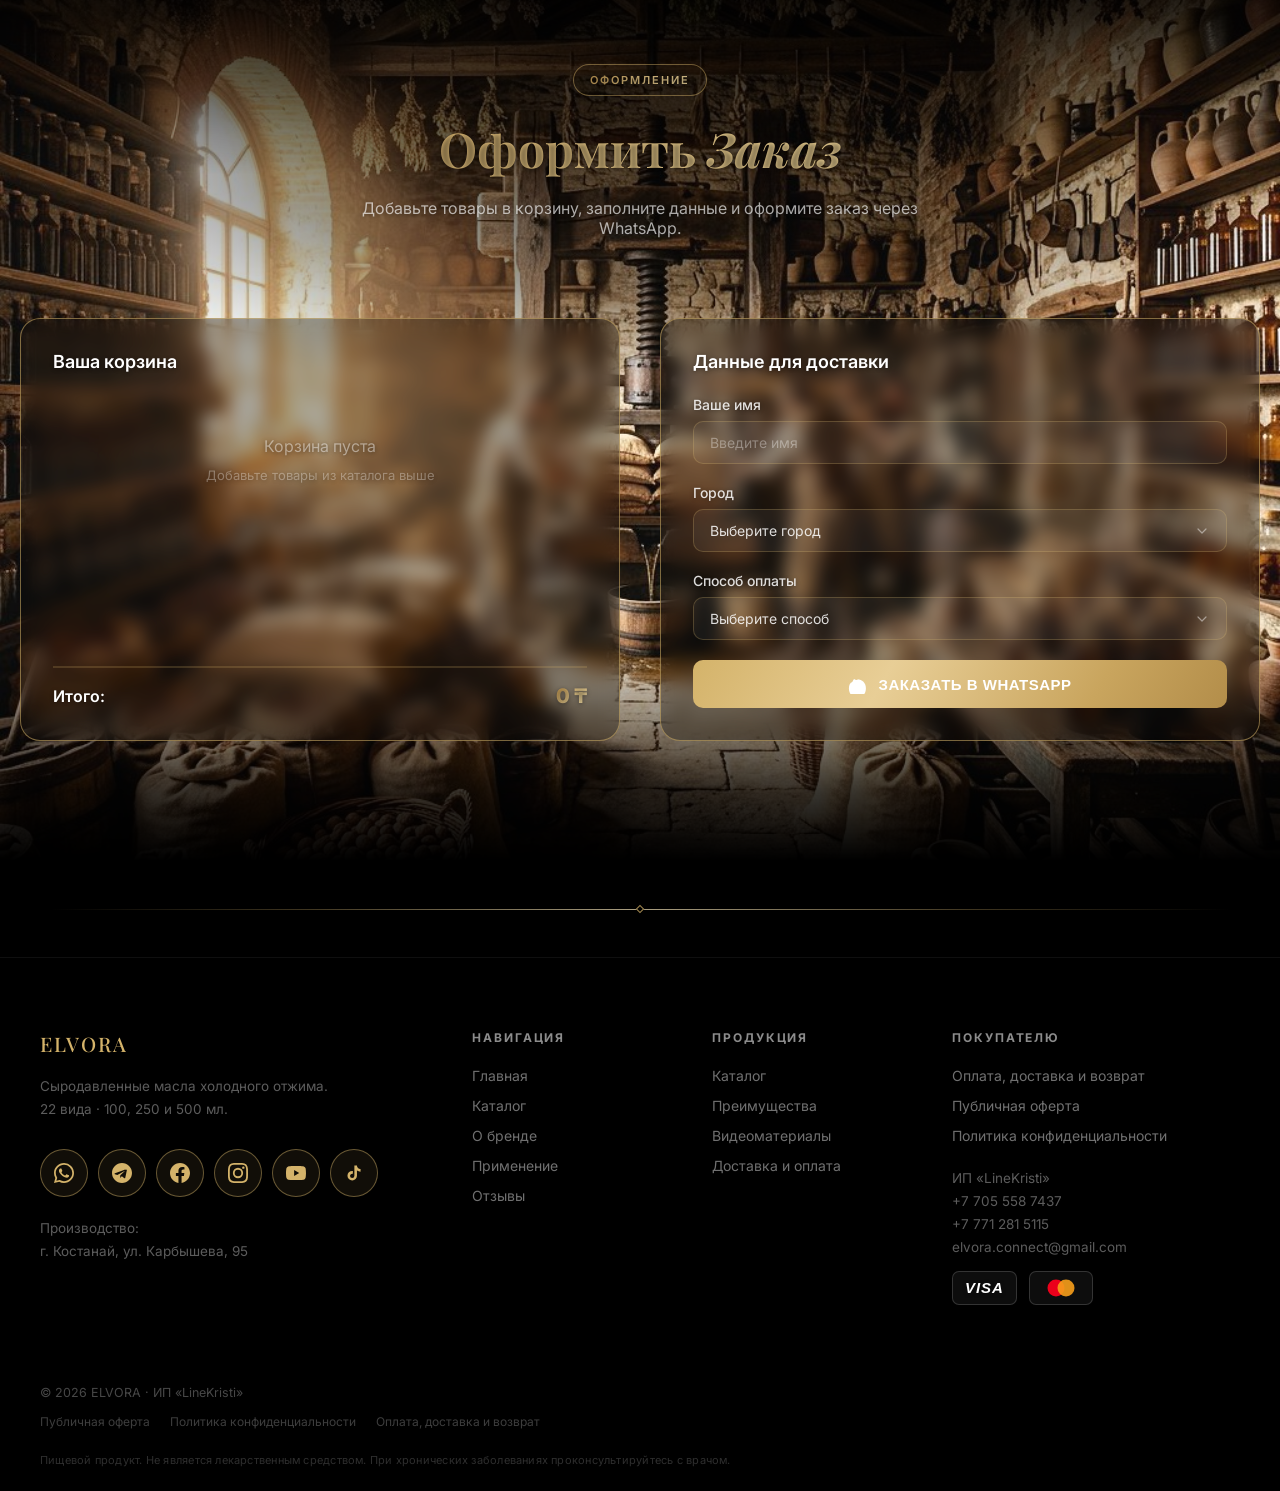
==== commit f9e1bb9e: "Add files via upload" ====
--- a/index.html
+++ b/index.html
@@ -7,7 +7,7 @@
   <link rel="preconnect" href="https://fonts.googleapis.com" />
   <link rel="preconnect" href="https://fonts.gstatic.com" crossorigin />
   <link href="https://fonts.googleapis.com/css2?family=Inter:wght@200;300;400;500;600;700&family=Playfair+Display:ital,wght@0,400;0,700;1,400;1,700&display=swap" rel="stylesheet" />
-  <link rel="stylesheet" href="style.css?v=70" />
+  <link rel="stylesheet" href="style.css?v=71" />
 </head>
 <body>
 
@@ -1157,9 +1157,8 @@
           </ul>
           <p class="footer__tagline" style="margin: 22px 0 12px;">
             ИП «LineKristi»<br>
-            ИИН 891101451046<br>
-            Юр. адрес: г. Костанай, ул. Фролова, 140А<br>
             <a href="tel:+77055587437" style="color:inherit;">+7 705 558 7437</a><br>
+            <a href="tel:+77712815115" style="color:inherit;">+7 771 281 5115</a><br>
             <a href="mailto:elvora.connect@gmail.com" style="color:inherit;">elvora.connect@gmail.com</a>
           </p>
           <div class="paycards">
@@ -1178,7 +1177,7 @@
 
     <div class="footer__bottom">
       <div class="footer__container">
-        <p class="footer__copy">© 2026 ELVORA · ИП «LineKristi» · ИИН 891101451046</p>
+        <p class="footer__copy">© 2026 ELVORA · ИП «LineKristi»</p>
         <div class="footer__bottom-row">
           <div class="footer__legal-links">
             <a href="oferta.html" class="footer__legal-link">Публичная оферта</a>
--- a/style.css
+++ b/style.css
@@ -983,15 +983,24 @@
   .hero__inner::before {
     content: '';
     position: absolute;
-    inset: 0;
+    /* Верхний край уводим на 170px выше самого блока: раньше градиент
+       начинался сразу с 0.62, и на границе .hero__inner получалась
+       резкая горизонтальная линия прямо над надписью «ELVORA ·
+       НАТУРАЛЬНЫЕ МАСЛА». Теперь затемнение набирается постепенно
+       ещё на фото и в блок входит уже плавно. */
+    inset: -170px 0 0;
     z-index: -1;
     pointer-events: none;
     background: linear-gradient(to bottom,
-      rgba(0,0,0,0.62) 0%,
-      rgba(0,0,0,0.40) 22%,
-      rgba(0,0,0,0.18) 46%,
-      rgba(0,0,0,0.05) 66%,
-      rgba(0,0,0,0) 82%);
+      rgba(0,0,0,0)    0,
+      rgba(0,0,0,0.10) 60px,
+      rgba(0,0,0,0.30) 115px,
+      rgba(0,0,0,0.50) 150px,
+      rgba(0,0,0,0.62) 185px,
+      rgba(0,0,0,0.40) 42%,
+      rgba(0,0,0,0.18) 60%,
+      rgba(0,0,0,0.05) 76%,
+      rgba(0,0,0,0) 88%);
   }
   .hero__fade-bottom { display: none; }
 
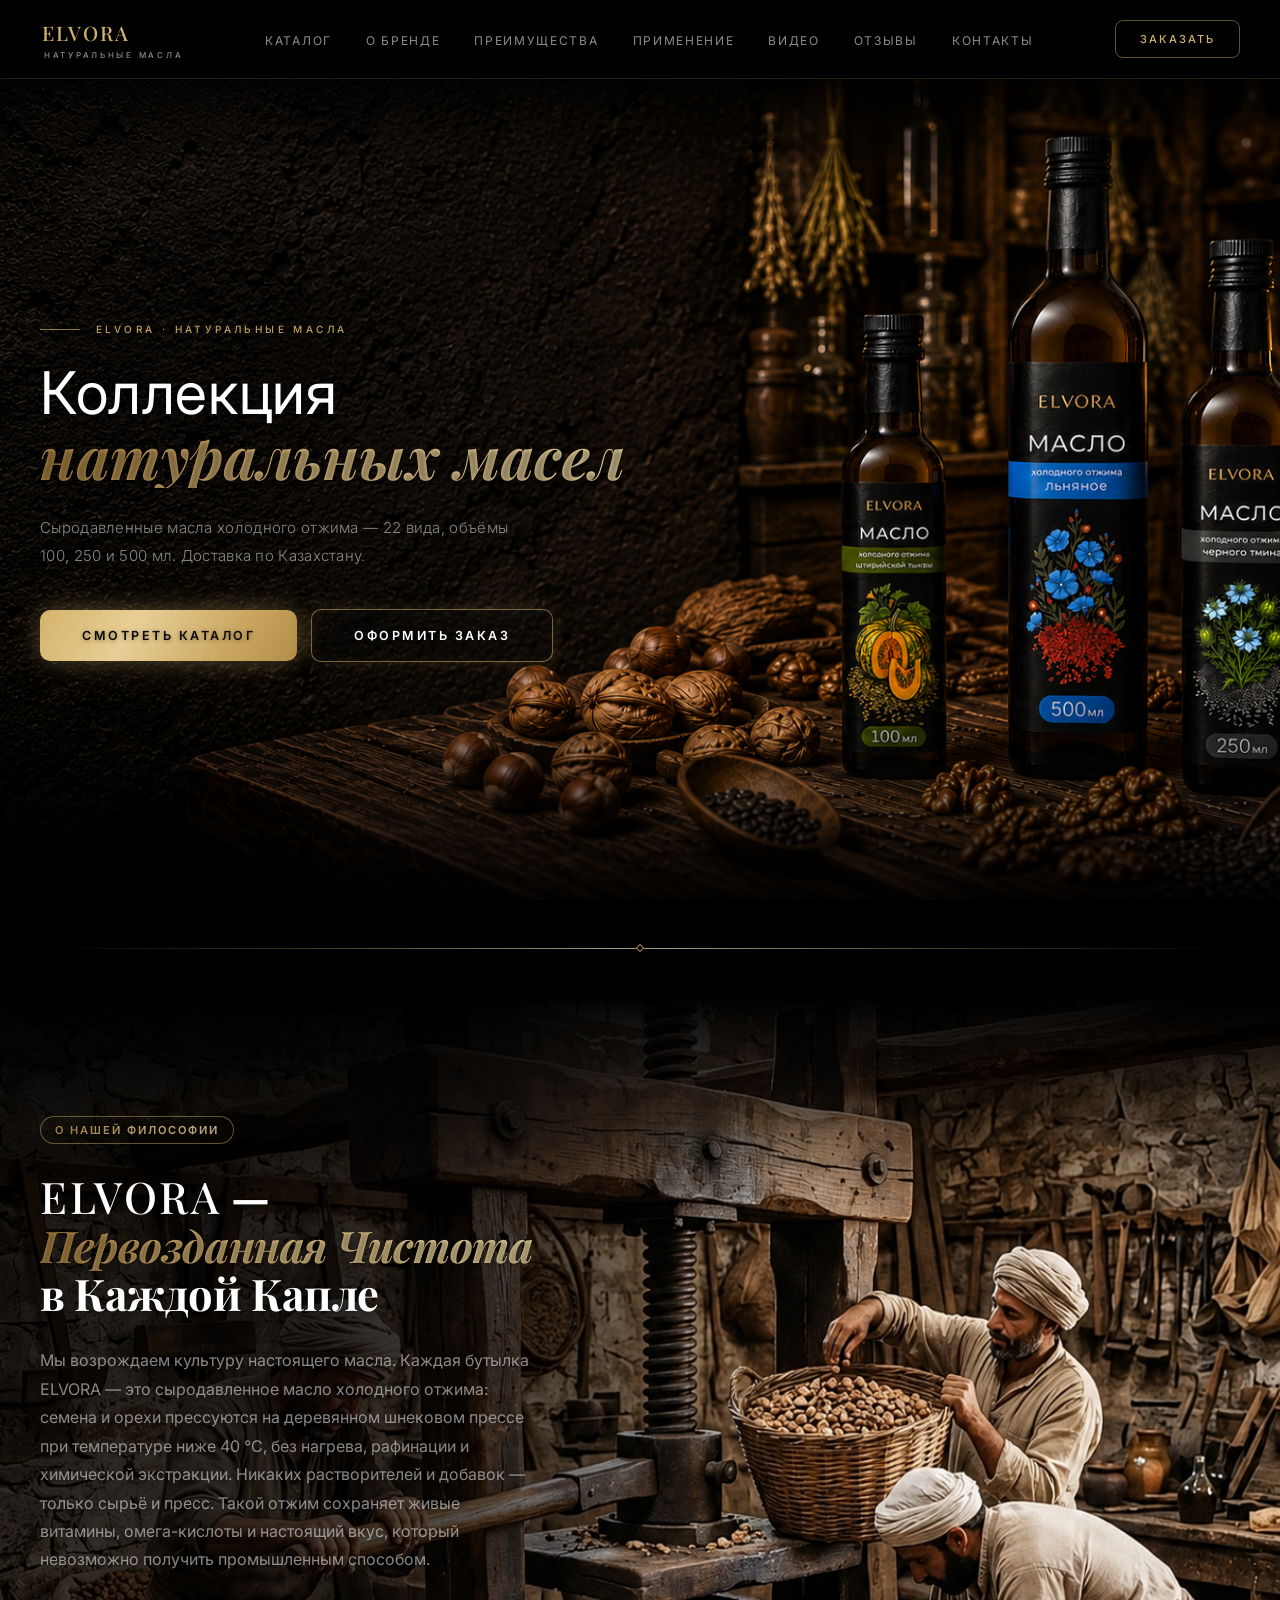
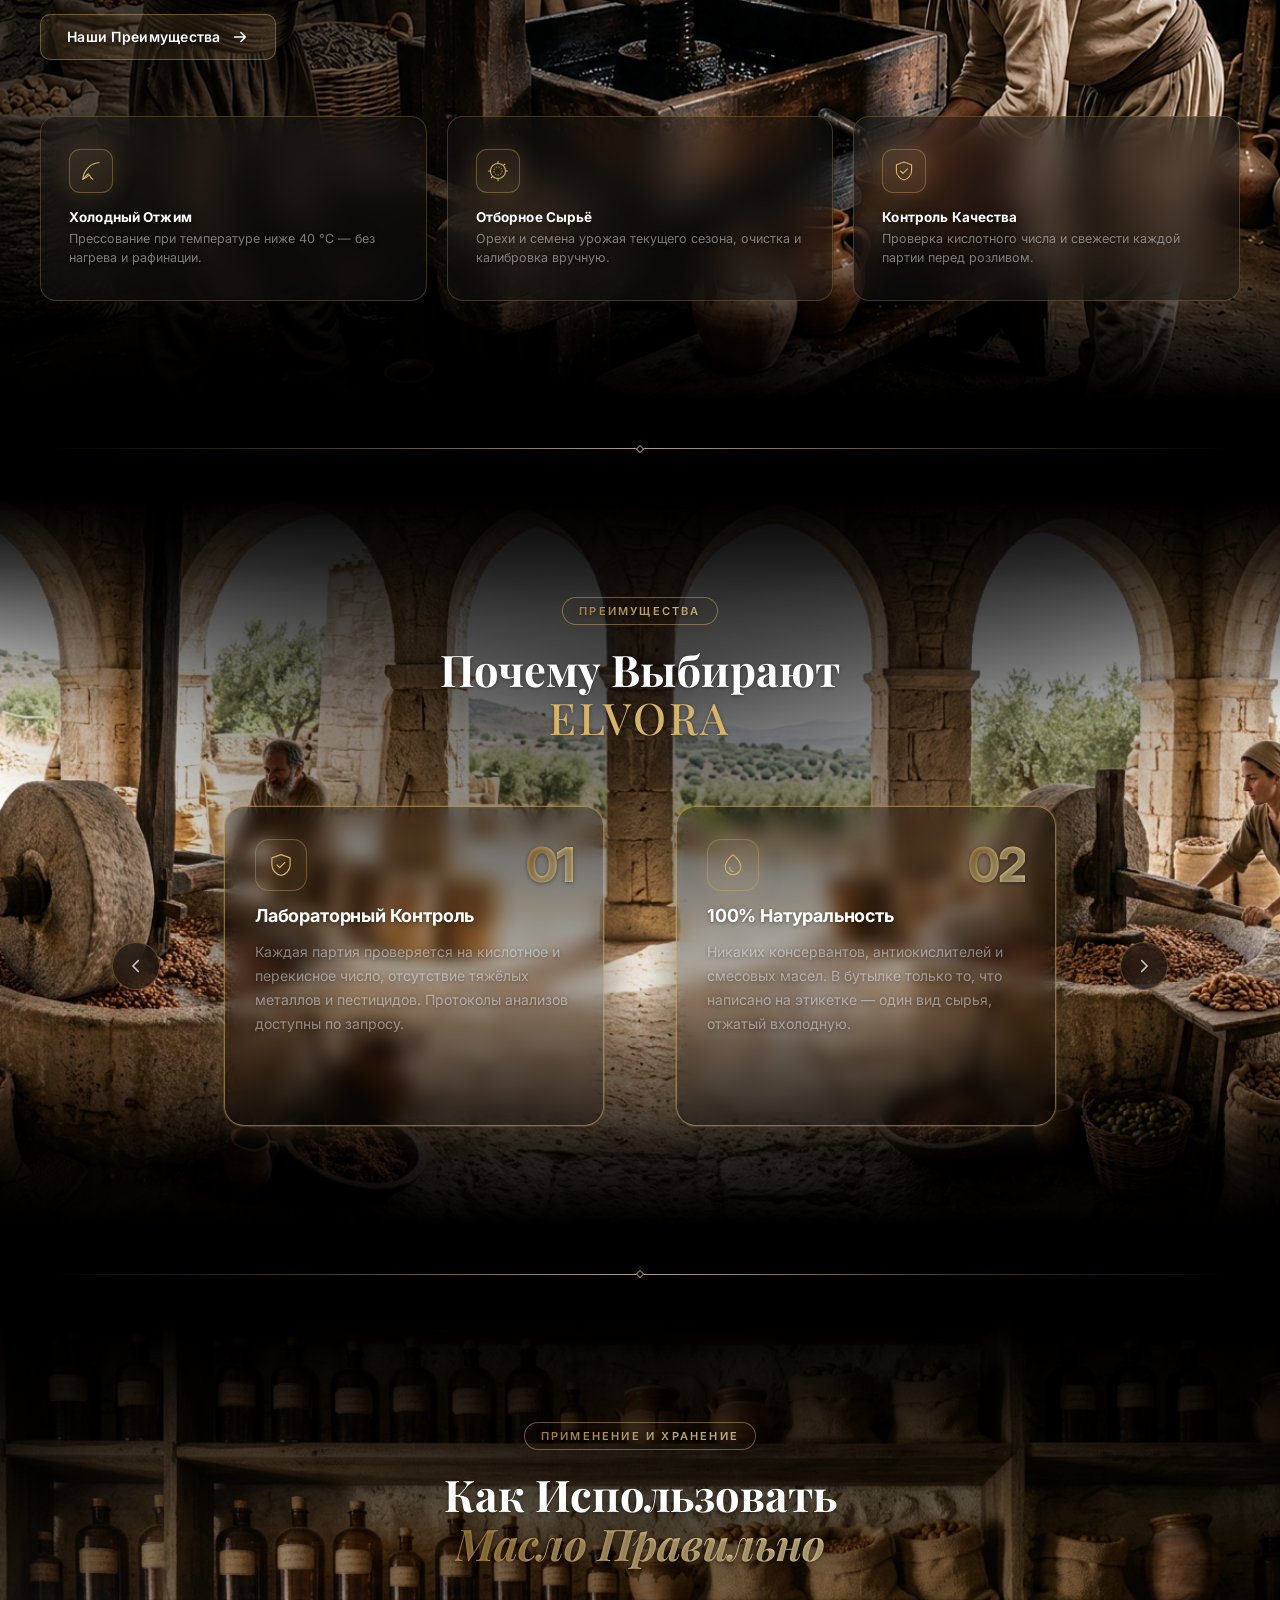
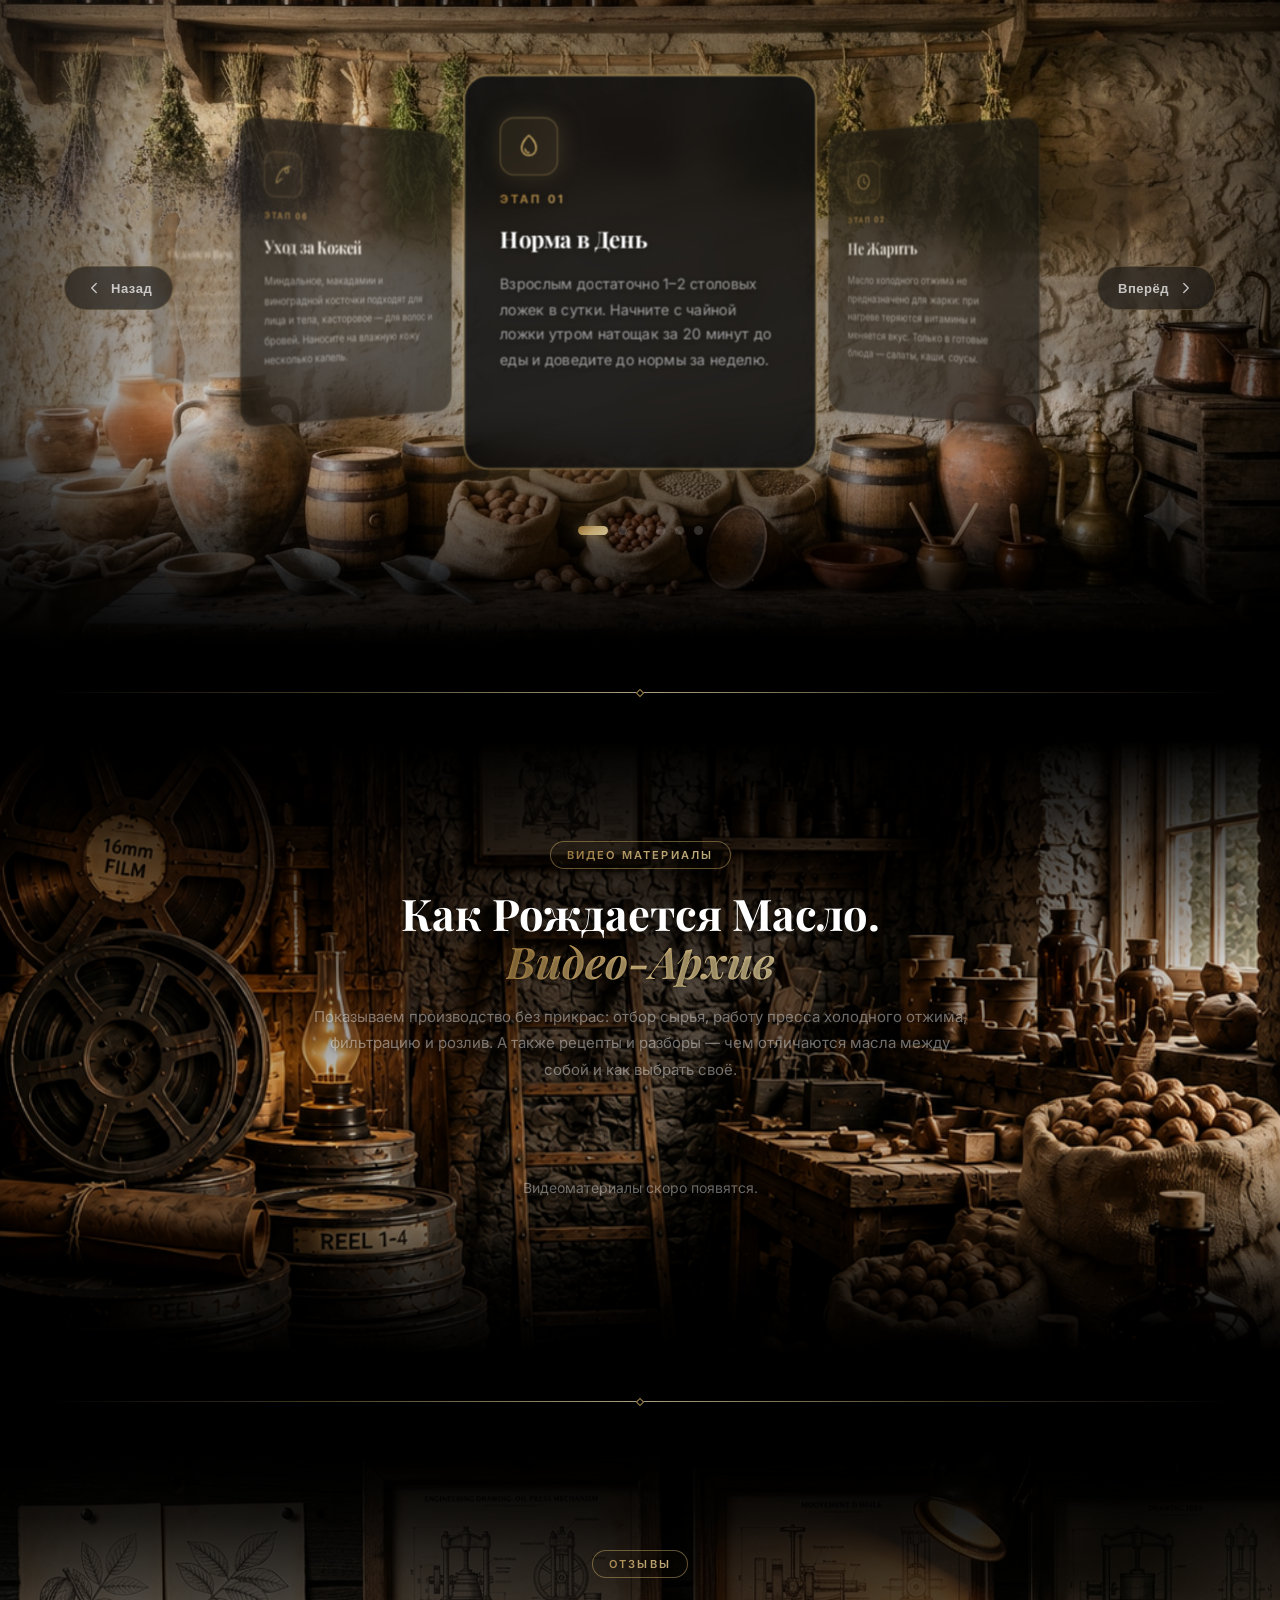
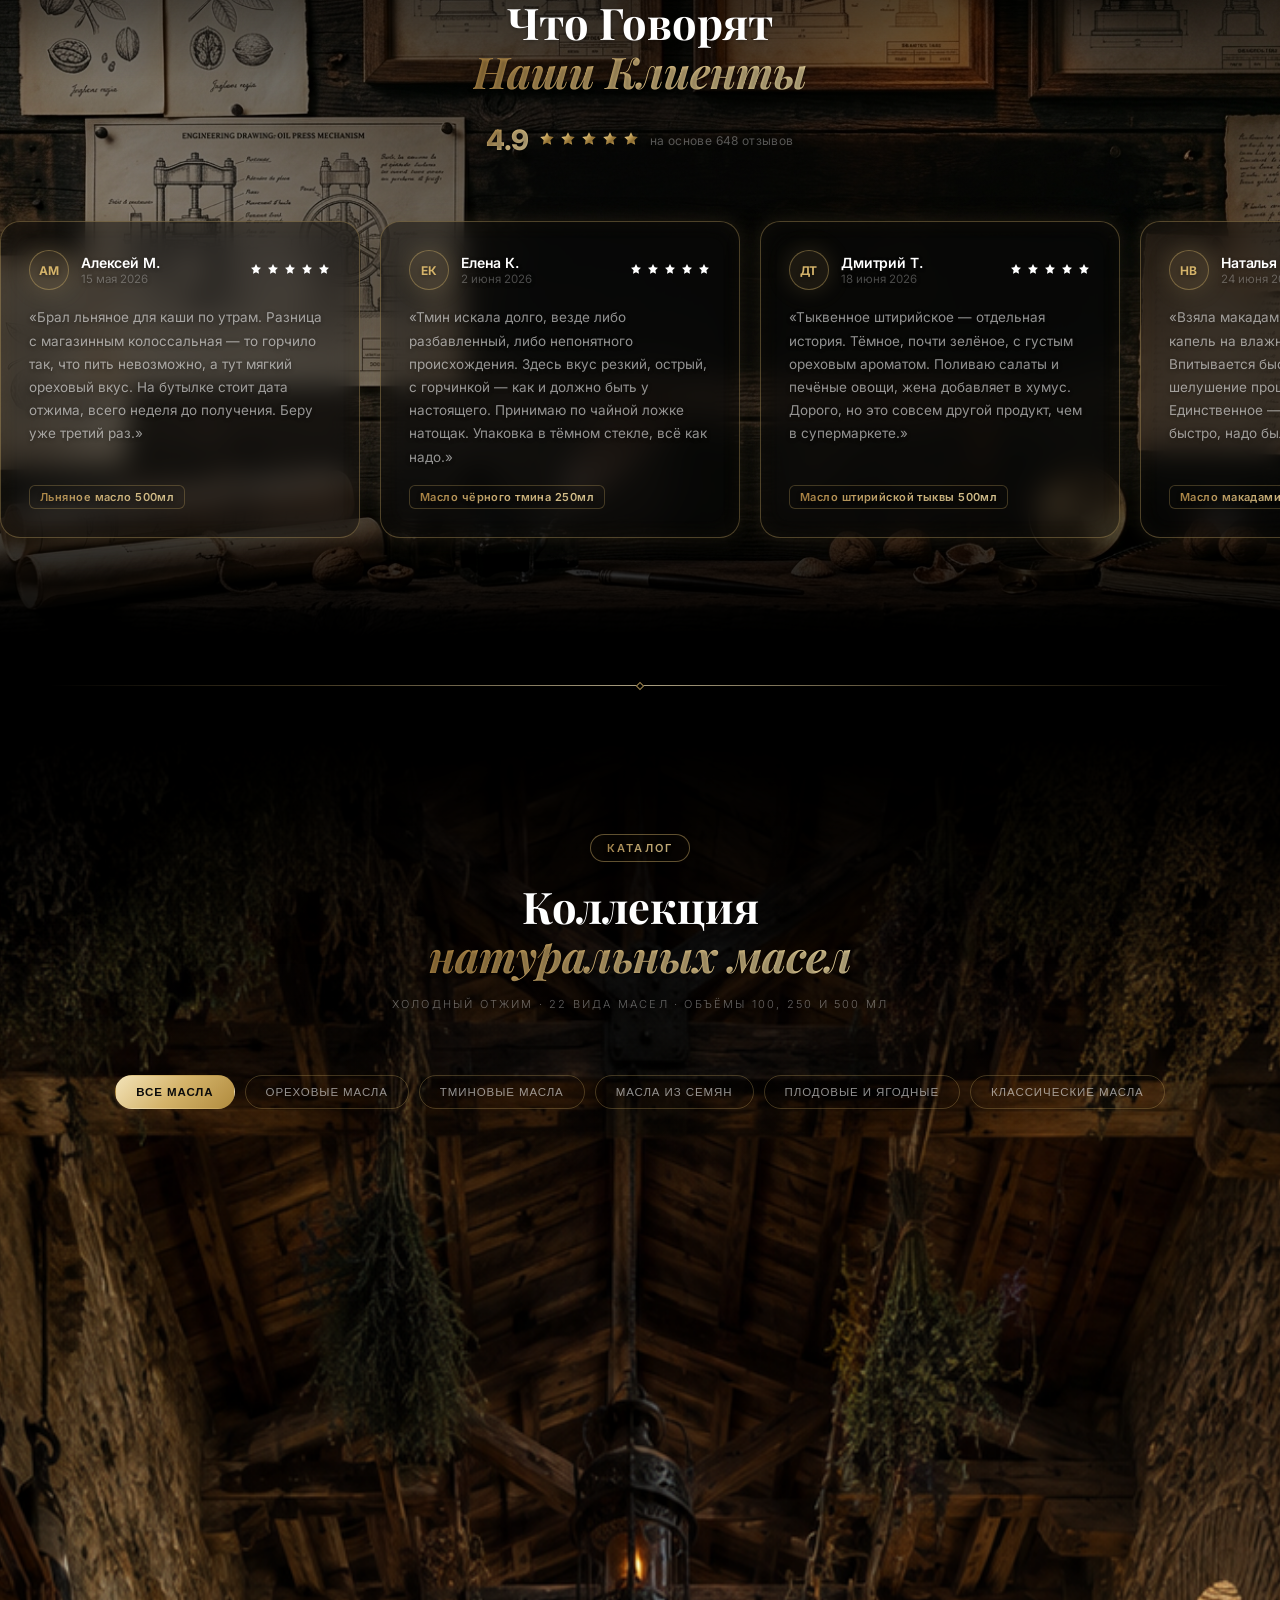
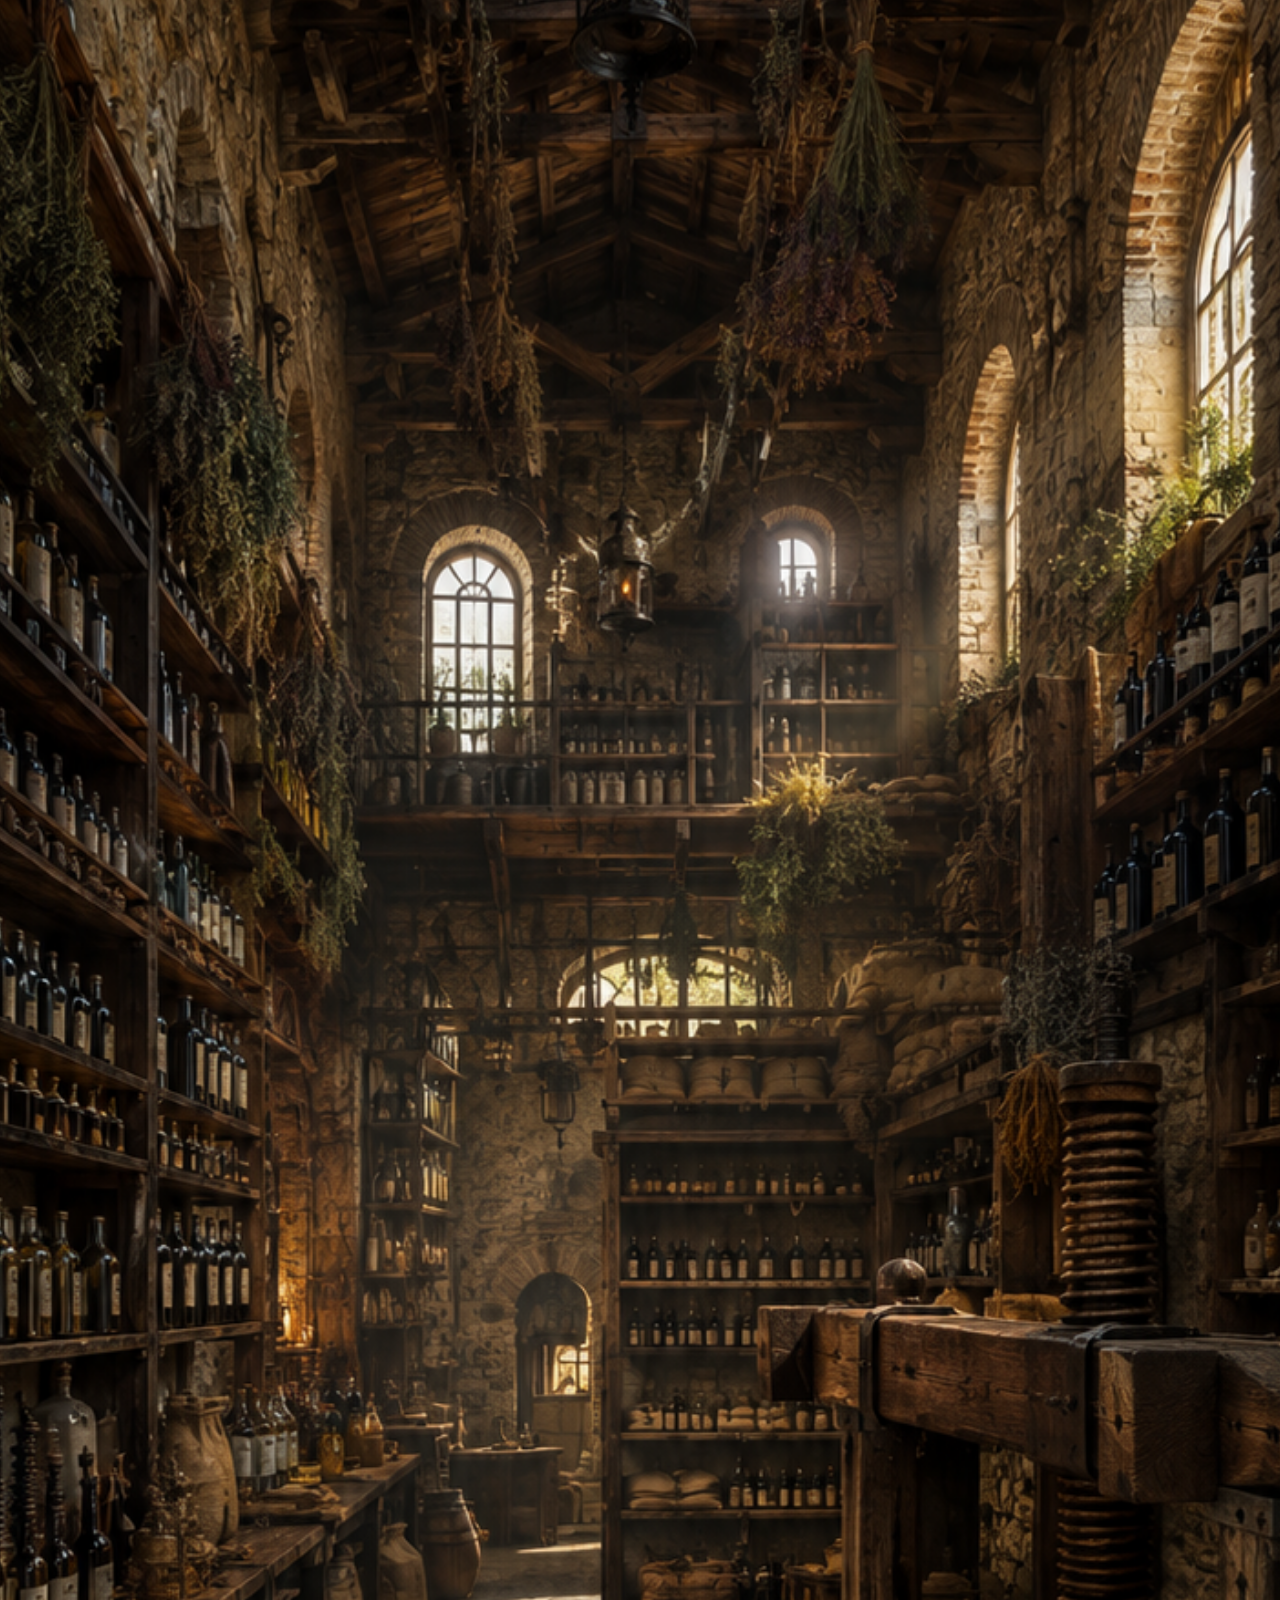
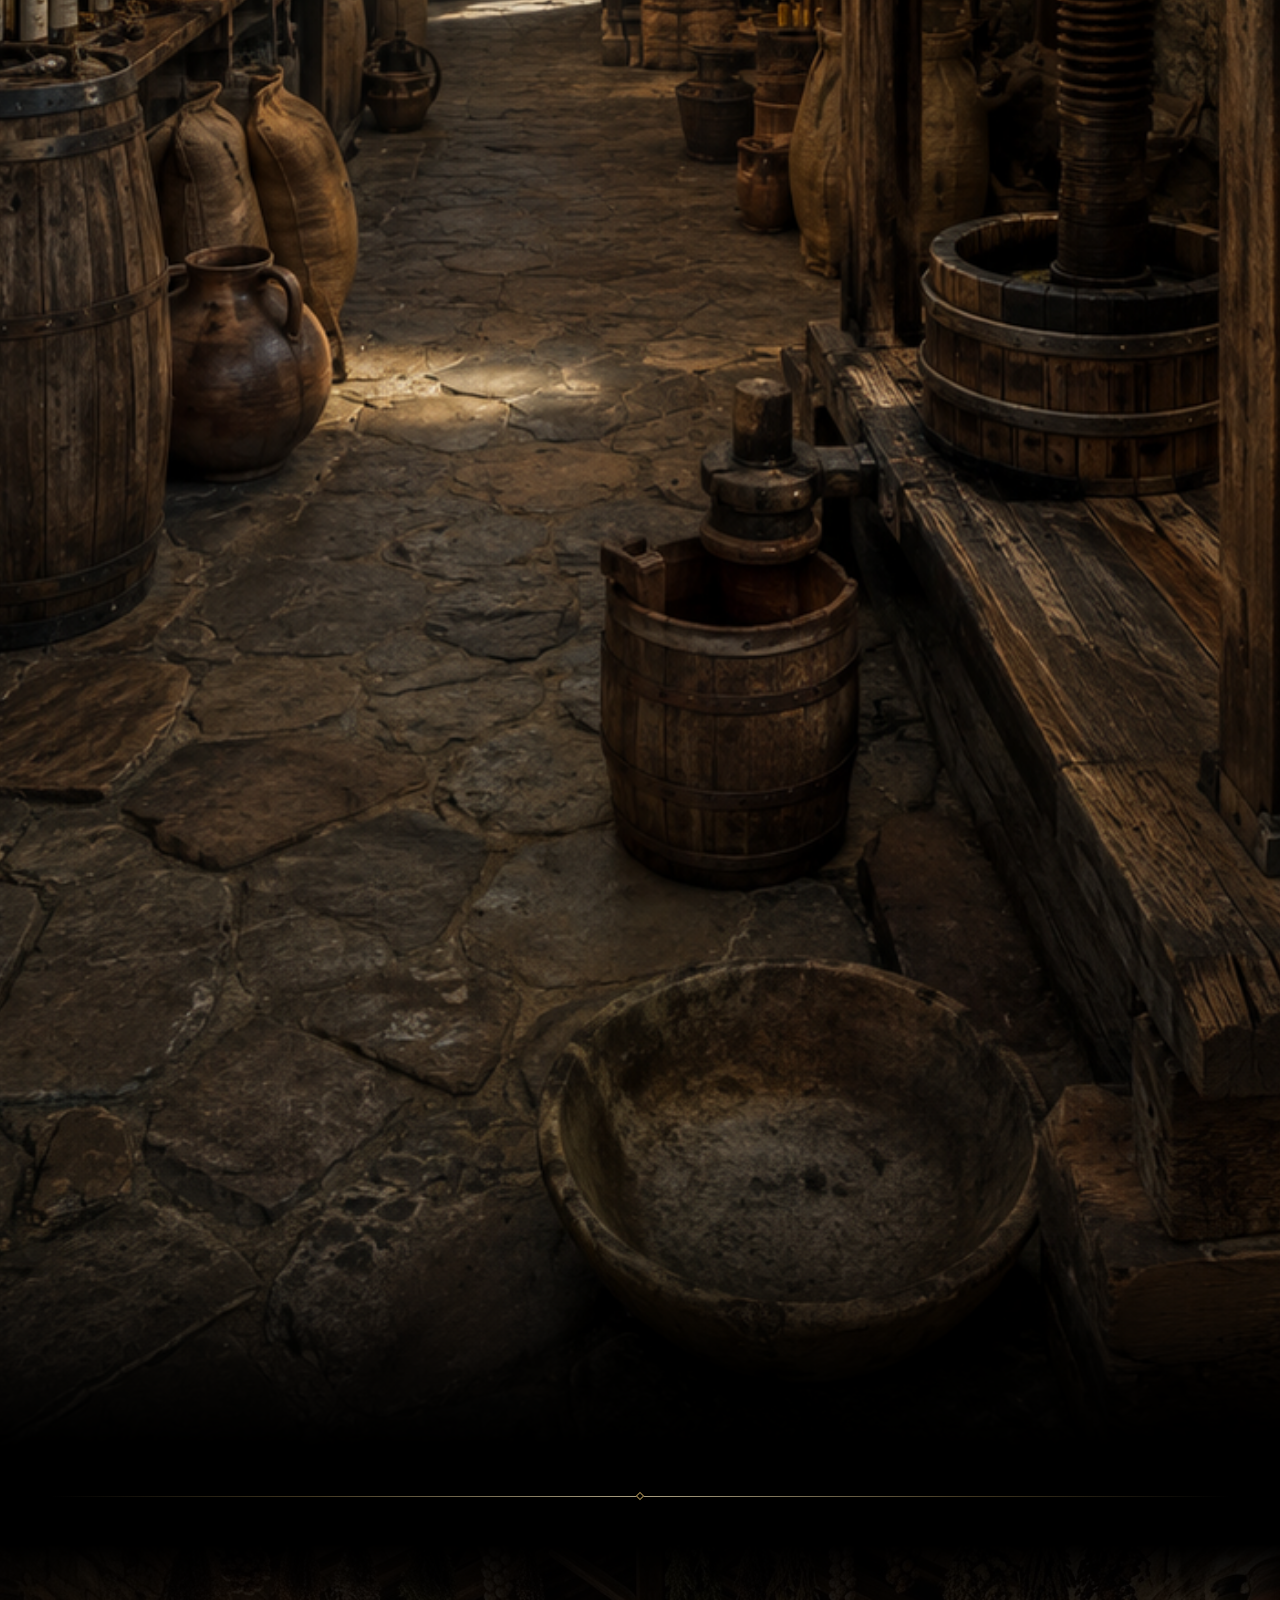
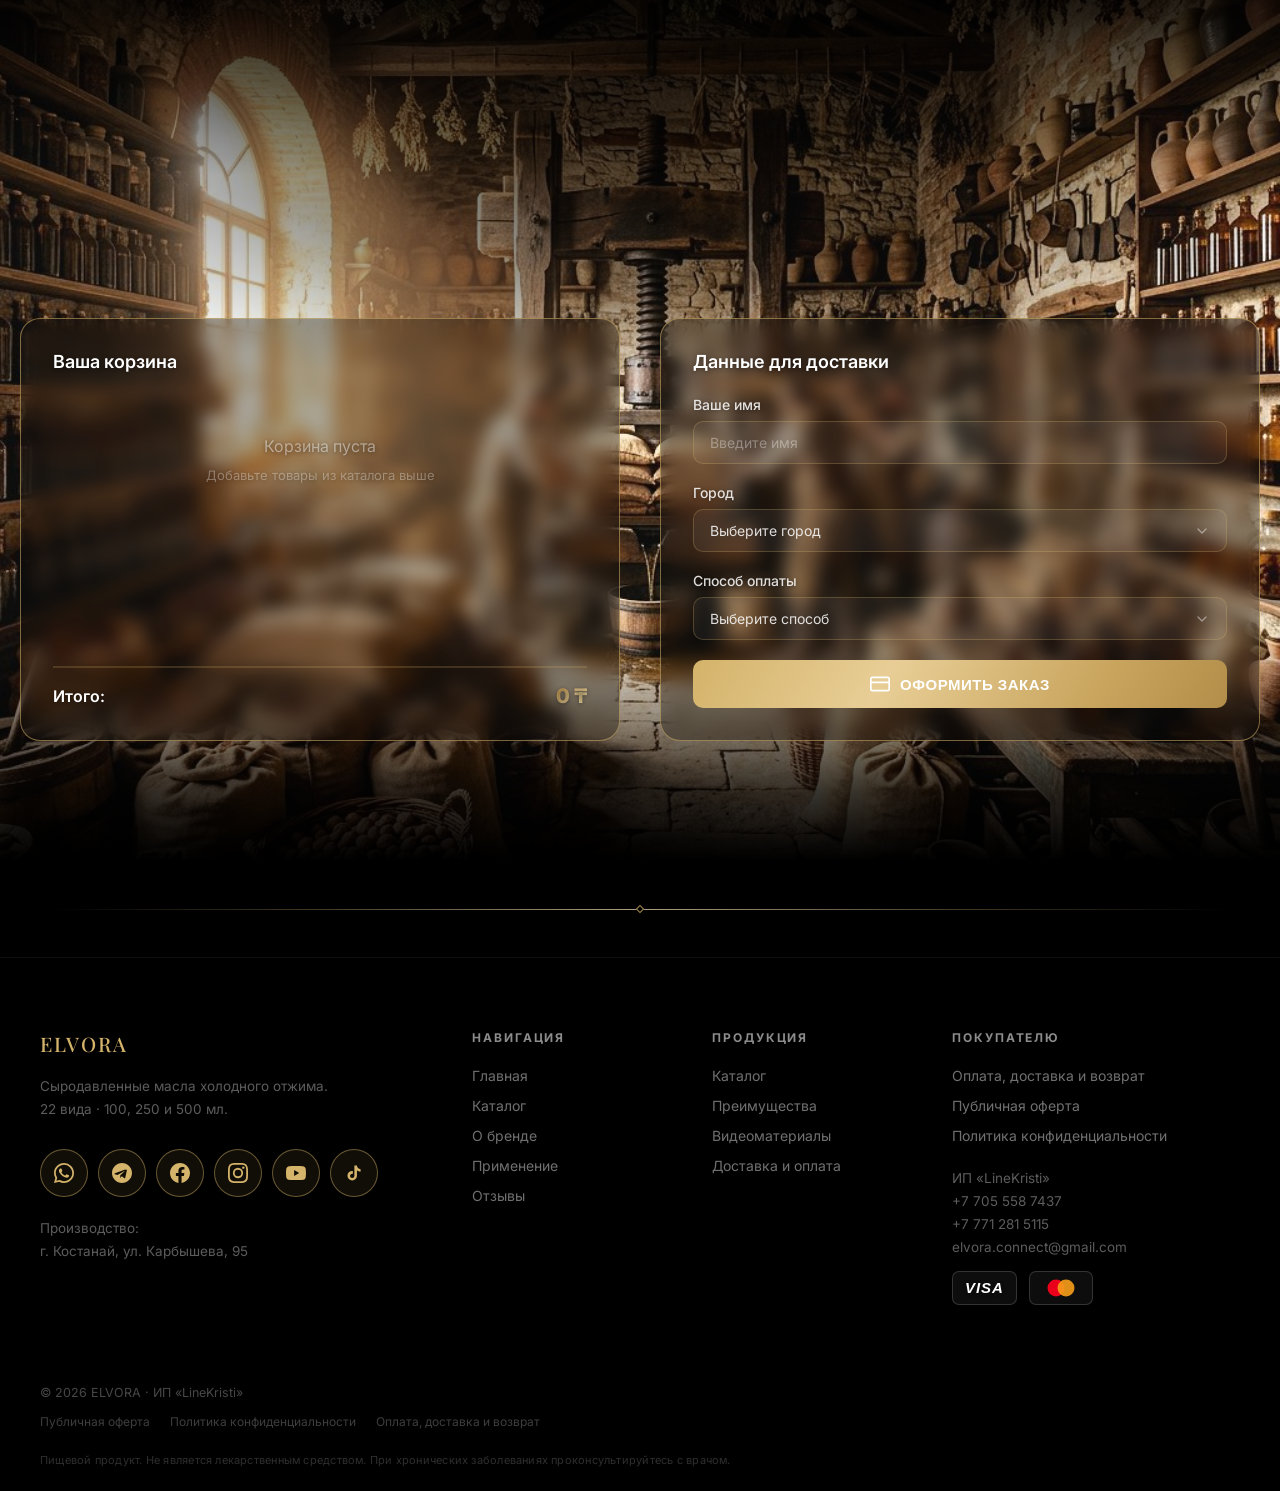
==== commit e15fb2b0: "Add files via upload" ====
--- a/index.html
+++ b/index.html
@@ -7,7 +7,7 @@
   <link rel="preconnect" href="https://fonts.googleapis.com" />
   <link rel="preconnect" href="https://fonts.gstatic.com" crossorigin />
   <link href="https://fonts.googleapis.com/css2?family=Inter:wght@200;300;400;500;600;700&family=Playfair+Display:ital,wght@0,400;0,700;1,400;1,700&display=swap" rel="stylesheet" />
-  <link rel="stylesheet" href="style.css?v=71" />
+  <link rel="stylesheet" href="style.css?v=72" />
 </head>
 <body>
 
@@ -988,7 +988,7 @@
       <div class="checkout__header reveal-up" data-delay="0">
         <span class="checkout__badge">ОФОРМЛЕНИЕ</span>
         <h2 class="checkout__title">Оформить <em>Заказ</em></h2>
-        <p class="checkout__subtitle">Добавьте товары в корзину, заполните данные и оформите заказ через WhatsApp.</p>
+        <p class="checkout__subtitle">Добавьте товары в корзину, заполните данные и оплатите заказ банковской картой.</p>
       </div>
 
       <div class="checkout__content reveal-up" data-delay="100">
@@ -1075,11 +1075,12 @@
               </div>
             </div>
 
-            <button class="checkout__whatsapp-btn" id="whatsapp-btn">
-              <svg class="checkout__whatsapp-icon" viewBox="0 0 24 24" fill="currentColor">
-                <path d="M17.472 14.382c-.297-.149-1.758-.867-2.03-.967-.272-.099-.47-.148-.67.15-.23.297-.921.927-1.125 1.124-.194.206-.389.22-.687.02-.297-.15-1.255-.463-2.39-1.475-.883-.788-1.48-1.761-1.653-2.059-.173-.297-.018-.458.13-.606.134-.133.298-.347.446-.52.149-.174.198-.298.298-.497.099-.198.05-.371-.025-.52-.075-.149-.669-1.612-.916-2.207-.242-.579-.487-.5-.67-.51-.173-.008-.371-.01-.57-.01-.198 0-.52.074-.792.372-.272.297-1.04 1.016-1.04 2.479 0 1.462 1.065 2.875 1.213 3.074.149.198 2.096 3.2 5.076 4.487.709.306 1.262.489 1.694.625.712.227 1.36.195 1.871.118.571-.085 1.758-.719 2.006-1.413.248-.694.248-1.289.173-1.413-.074-.124-.272-.198-.57-.347m-5.421-7.403h-.004a9.87 9.87 0 00-4.255.949c-1.238.503-2.37 1.236-3.356 2.241C3.06 10.378 2.275 11.645 1.8 13.032c-.475 1.387-.704 2.842-.704 4.298 0 1.456.229 2.911.704 4.298.475 1.387 1.26 2.654 2.256 3.656.986 1.005 2.118 1.738 3.356 2.241 1.238.503 2.554.749 3.883.749 1.33 0 2.646-.246 3.883-.749 1.238-.503 2.37-1.236 3.356-2.241.996-1.001 1.781-2.268 2.256-3.656.475-1.387.704-2.842.704-4.298 0-1.456-.229-2.911-.704-4.298-.475-1.387-1.26-2.654-2.256-3.656-.986-1.005-2.118-1.738-3.356-2.241-1.238-.503-2.554-.749-3.883-.749z"/>
+            <button class="checkout__submit-btn" id="checkout-submit-btn" type="button">
+              <svg class="checkout__submit-icon" viewBox="0 0 24 24" fill="none" stroke="currentColor" stroke-width="2" stroke-linecap="round" stroke-linejoin="round">
+                <rect x="1" y="4" width="22" height="16" rx="2" ry="2"></rect>
+                <path d="M1 10h22"></path>
               </svg>
-              Заказать в WhatsApp
+              Оформить заказ
             </button>
           </div>
         </div>
@@ -1232,7 +1233,7 @@
   </div>
 
   <script src="https://cdnjs.cloudflare.com/ajax/libs/gsap/3.12.5/gsap.min.js"></script>
-  <script src="main.js?v=24"></script>
+  <script src="main.js?v=25"></script>
 </body>
 </html>
 
--- a/style.css
+++ b/style.css
@@ -3058,7 +3058,7 @@
   border-radius: 6px;
 }
 
-.checkout__whatsapp-btn {
+.checkout__submit-btn {
   margin-top: auto;
   padding: 14px 24px;
   background: var(--grad-gold-text);
@@ -3076,14 +3076,14 @@
   text-transform: uppercase;
   letter-spacing: 0.5px;
 }
-.checkout__whatsapp-btn:hover {
+.checkout__submit-btn:hover {
   box-shadow: 0 0 24px rgba(212,179,106,0.42);
   transform: translateY(-2px);
 }
-.checkout__whatsapp-btn:active {
+.checkout__submit-btn:active {
   transform: translateY(0);
 }
-.checkout__whatsapp-icon {
+.checkout__submit-icon {
   width: 20px;
   height: 20px;
 }
@@ -3139,12 +3139,12 @@
 
 /* Бегущий блик по главным кнопкам */
 .catalog__buy,
-.checkout__whatsapp-btn {
+.checkout__submit-btn {
   position: relative;
   overflow: hidden;
 }
 .catalog__buy::after,
-.checkout__whatsapp-btn::after {
+.checkout__submit-btn::after {
   content: "";
   position: absolute;
   top: 0; left: 0;
@@ -3159,7 +3159,7 @@
   z-index: 2;
 }
 .catalog__buy:hover::after,
-.checkout__whatsapp-btn:hover::after {
+.checkout__submit-btn:hover::after {
   animation: shimmerSweep 0.9s ease;
 }
 
@@ -3214,7 +3214,7 @@
    заметной "остановки"/паузы на каком-либо цвете. */
 /* .catalog__buy сюда НЕ входит: у карточек каталога кнопка контурная,
    заливка появляется только на hover (см. блок BLOCK 3 — CATALOG). */
-.btn--primary, .checkout__whatsapp-btn {
+.btn--primary, .checkout__submit-btn {
   background-image: linear-gradient(120deg,
     #D4B36A 0%,
     #E8CE96 12%,
@@ -3248,7 +3248,7 @@
   .usage__title em, .reviews__title em,
   .checkout__title, .reviews__avg, .usage__step, .reviews__product,
   .checkout__item-price, .checkout__total-price, .benefits__card-num,
-  .btn--primary, .catalog__buy, .checkout__whatsapp-btn,
+  .btn--primary, .catalog__buy, .checkout__submit-btn,
   .benefits__card-line, .usage__dot.is-active, .benefits__card.is-active {
     animation: none !important;
   }
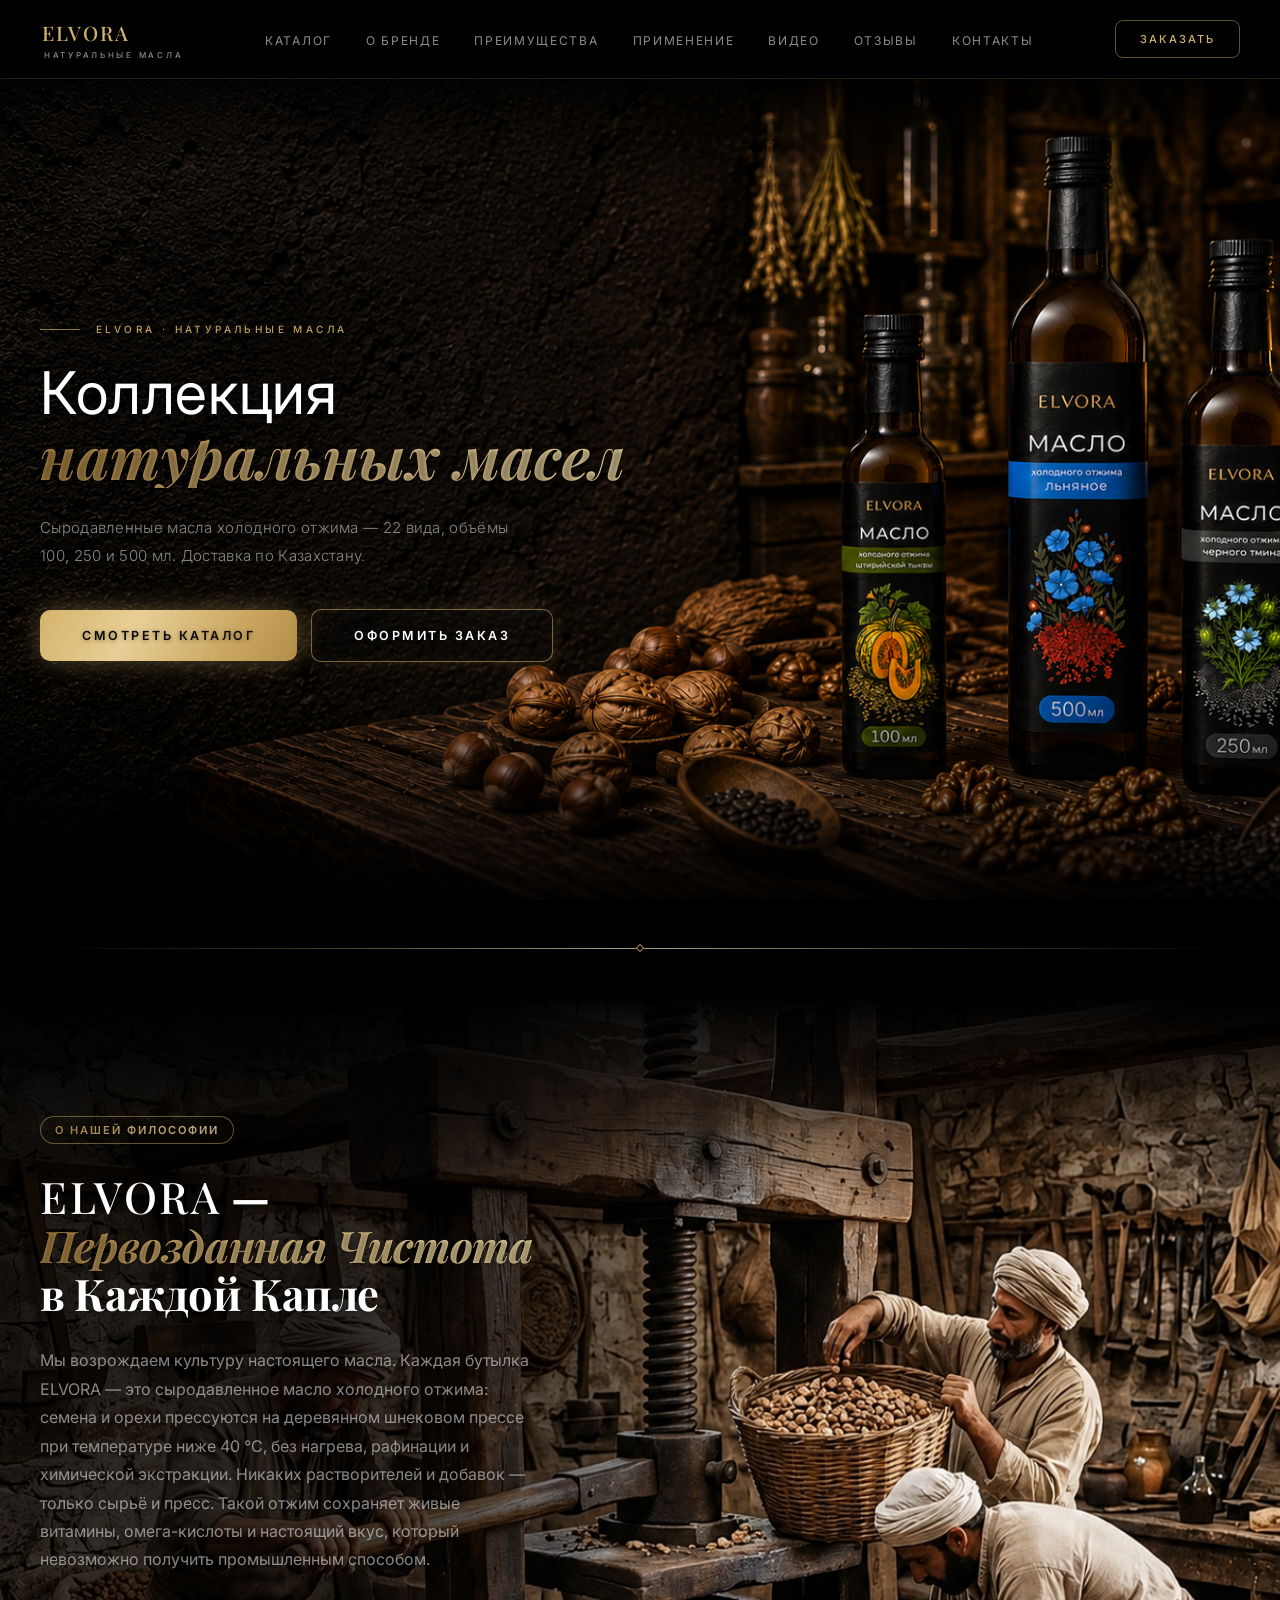
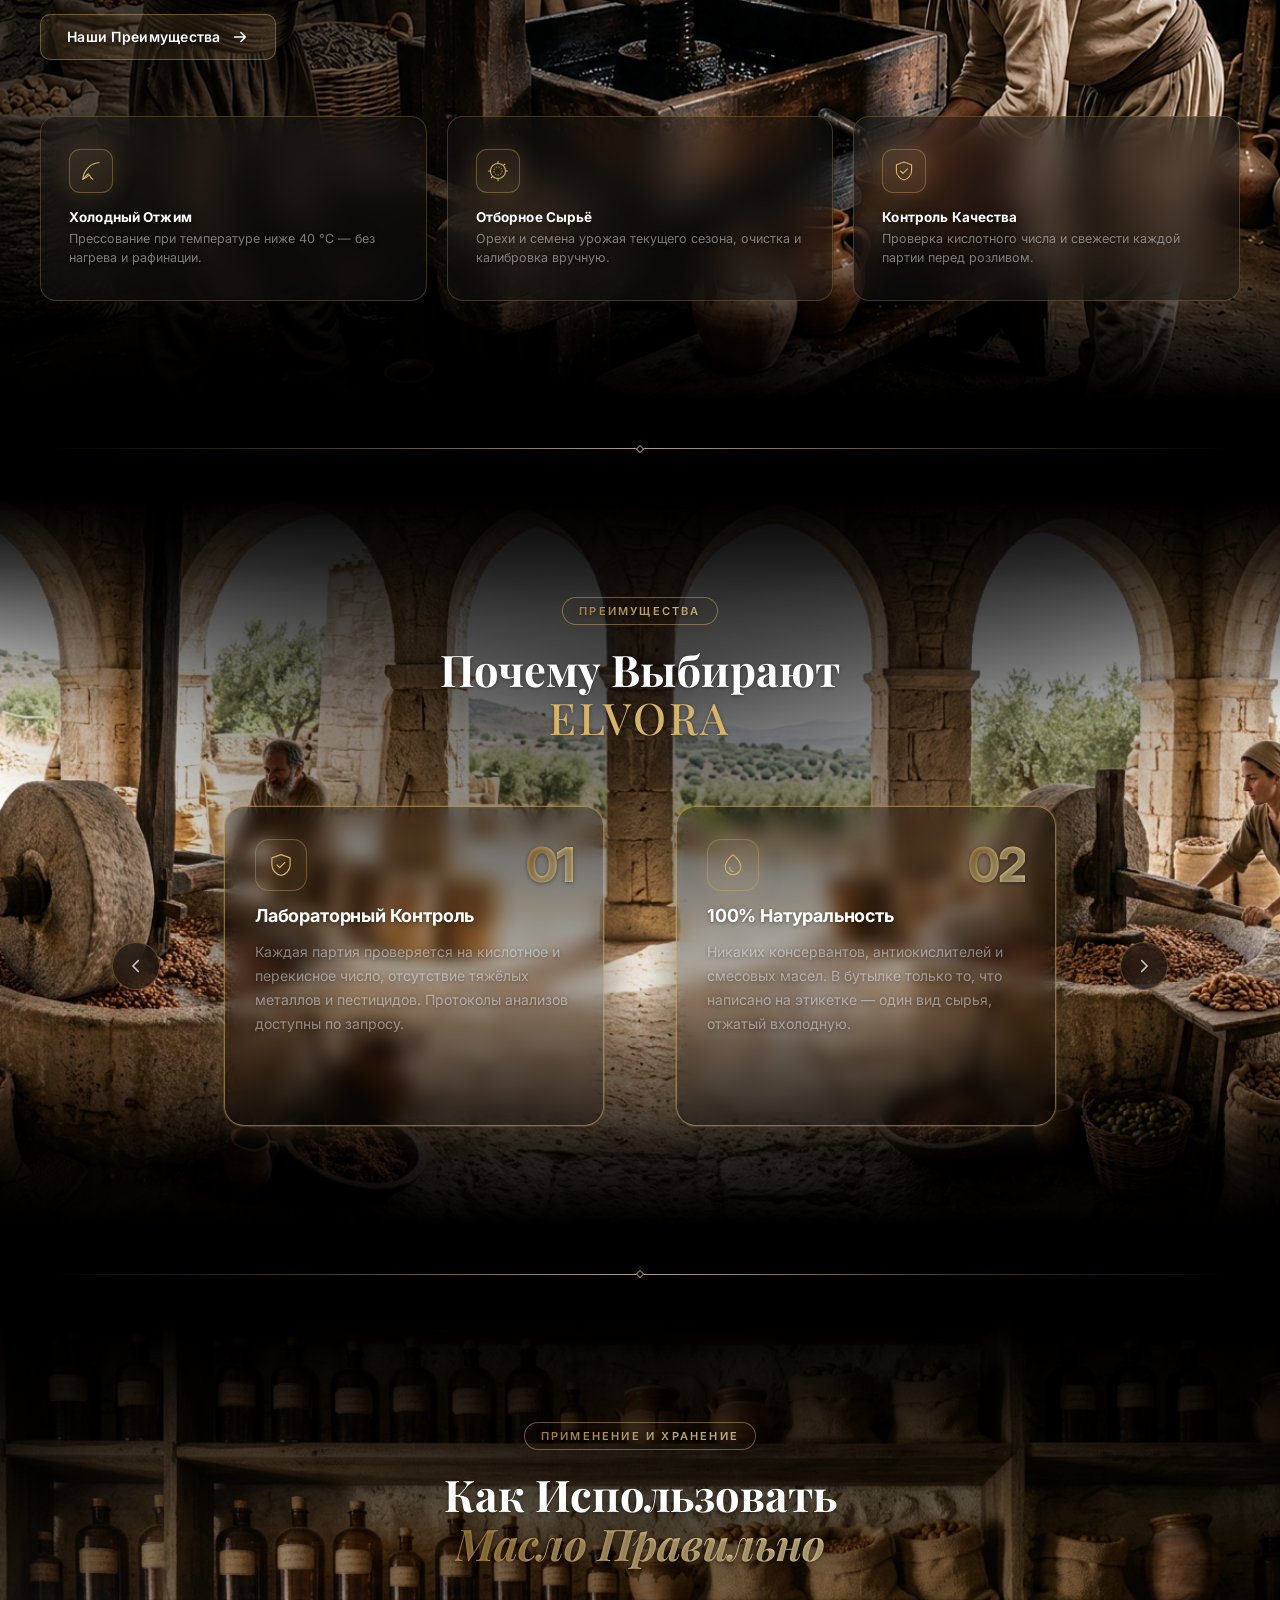
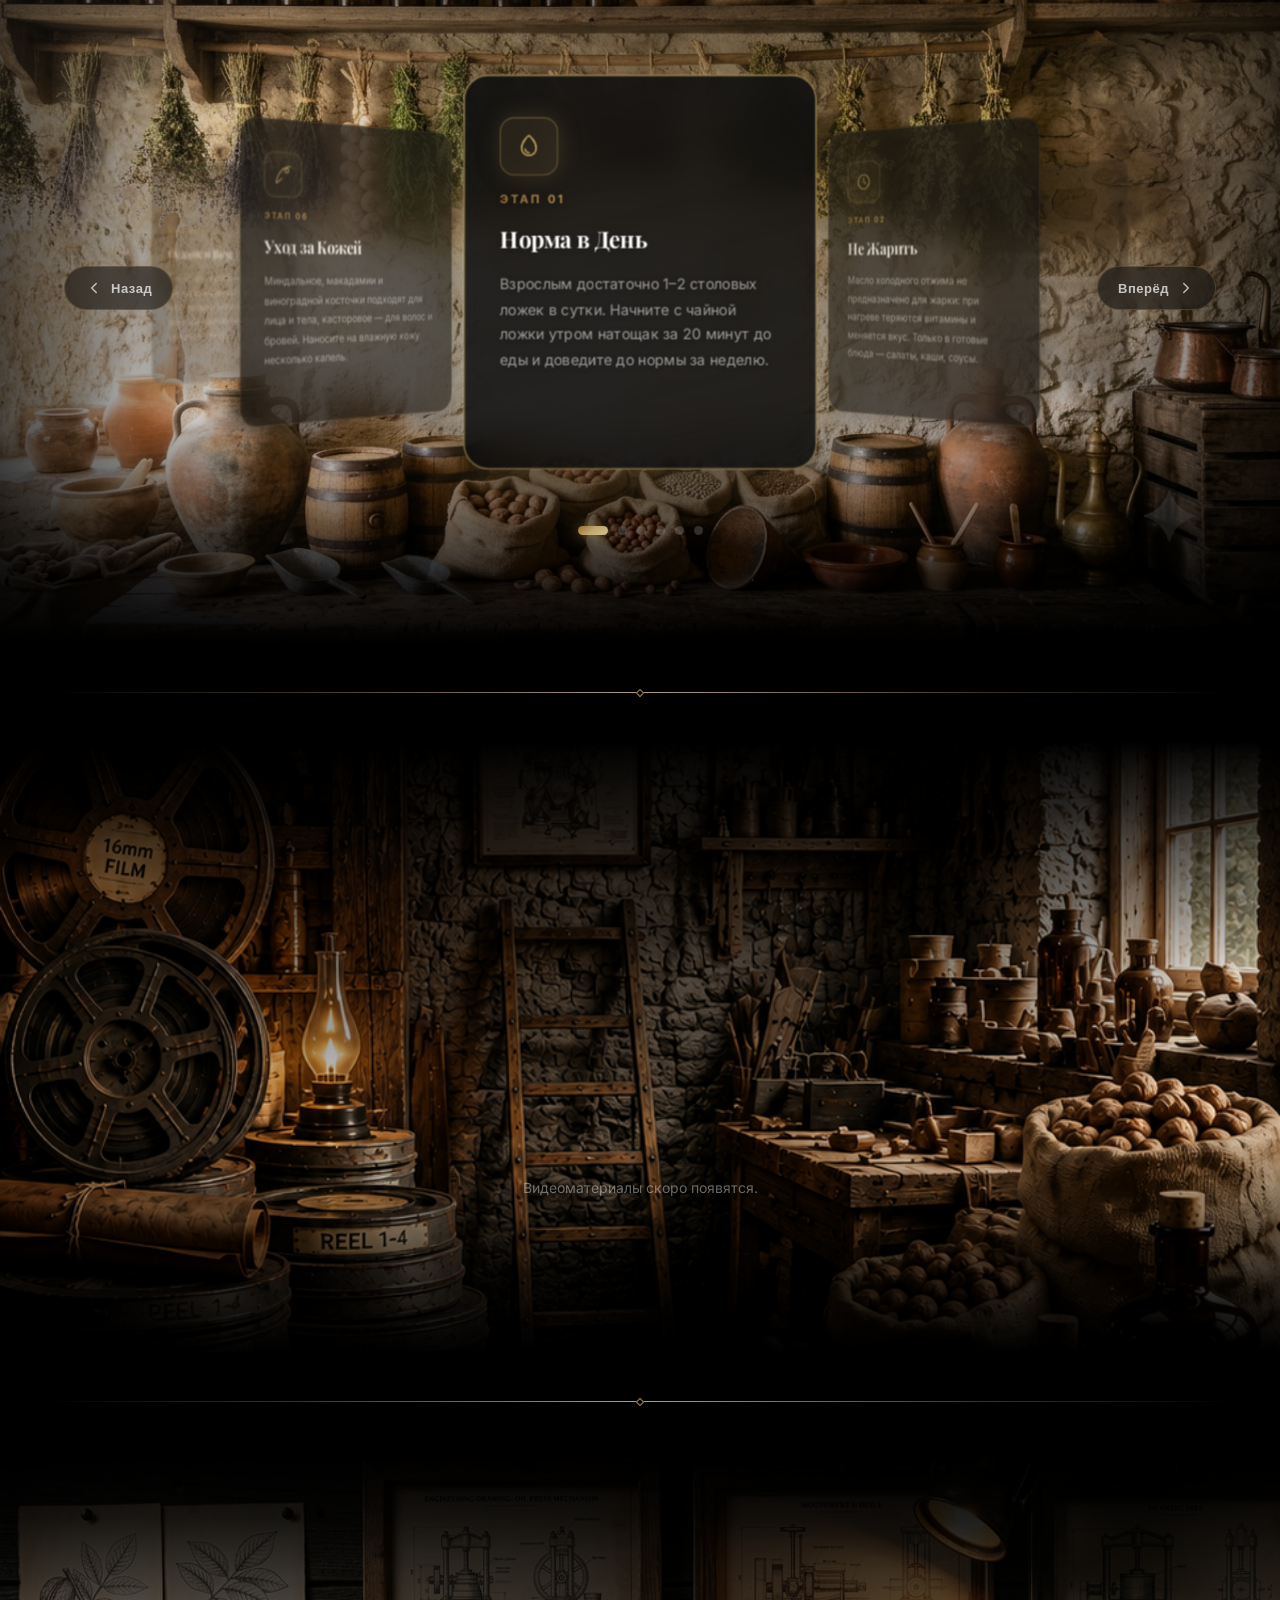
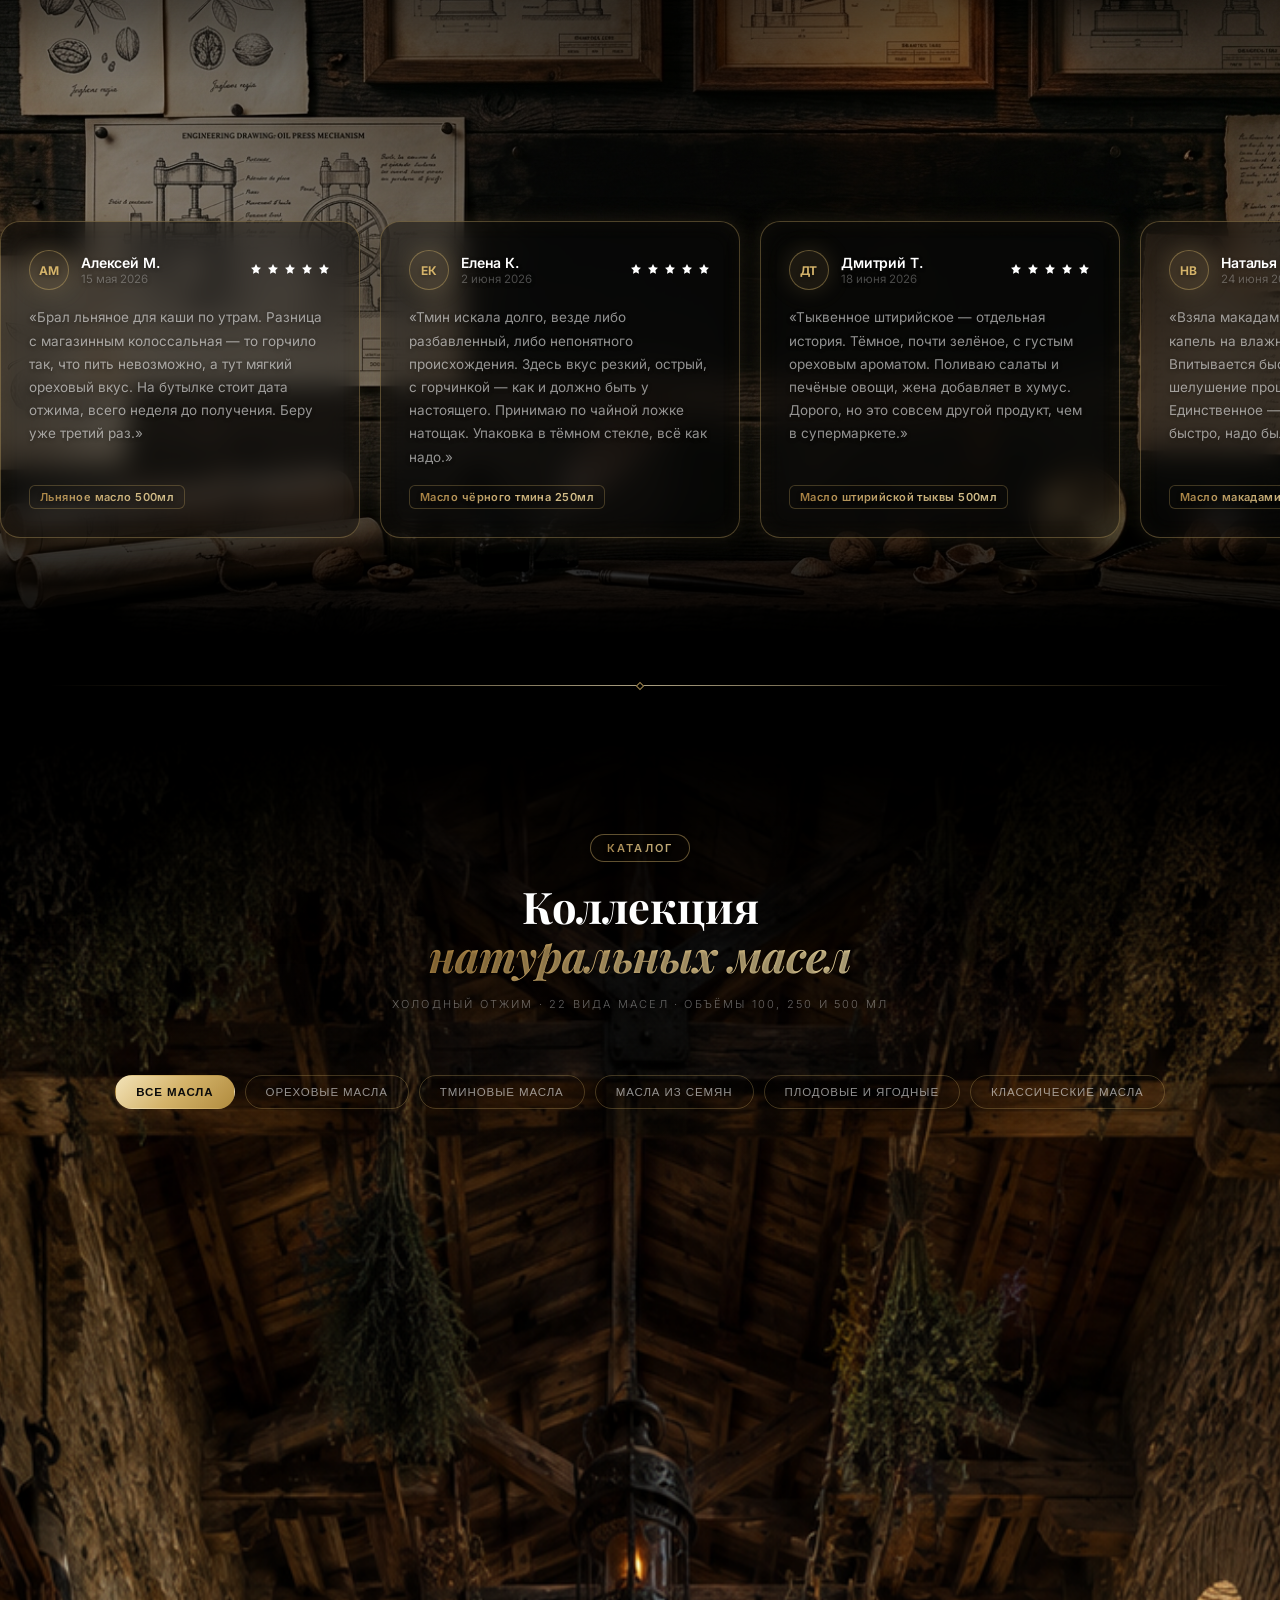
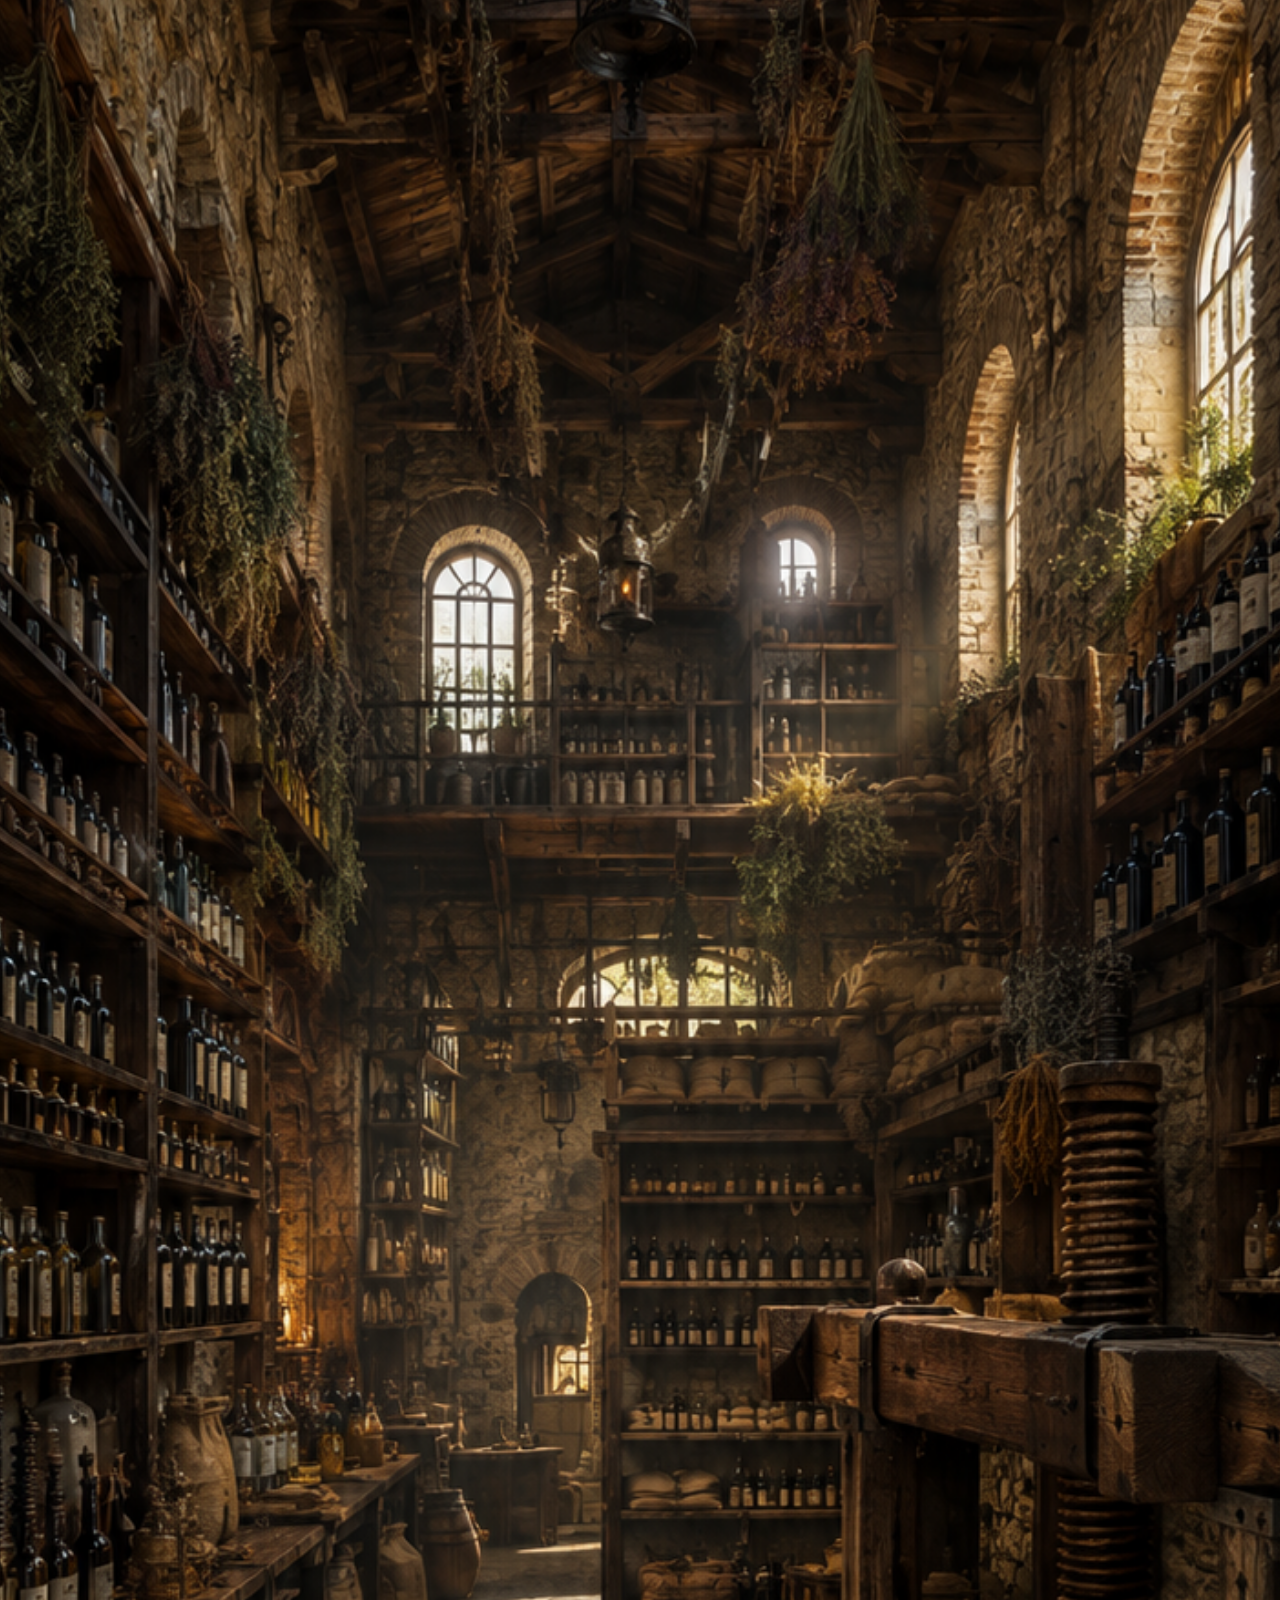
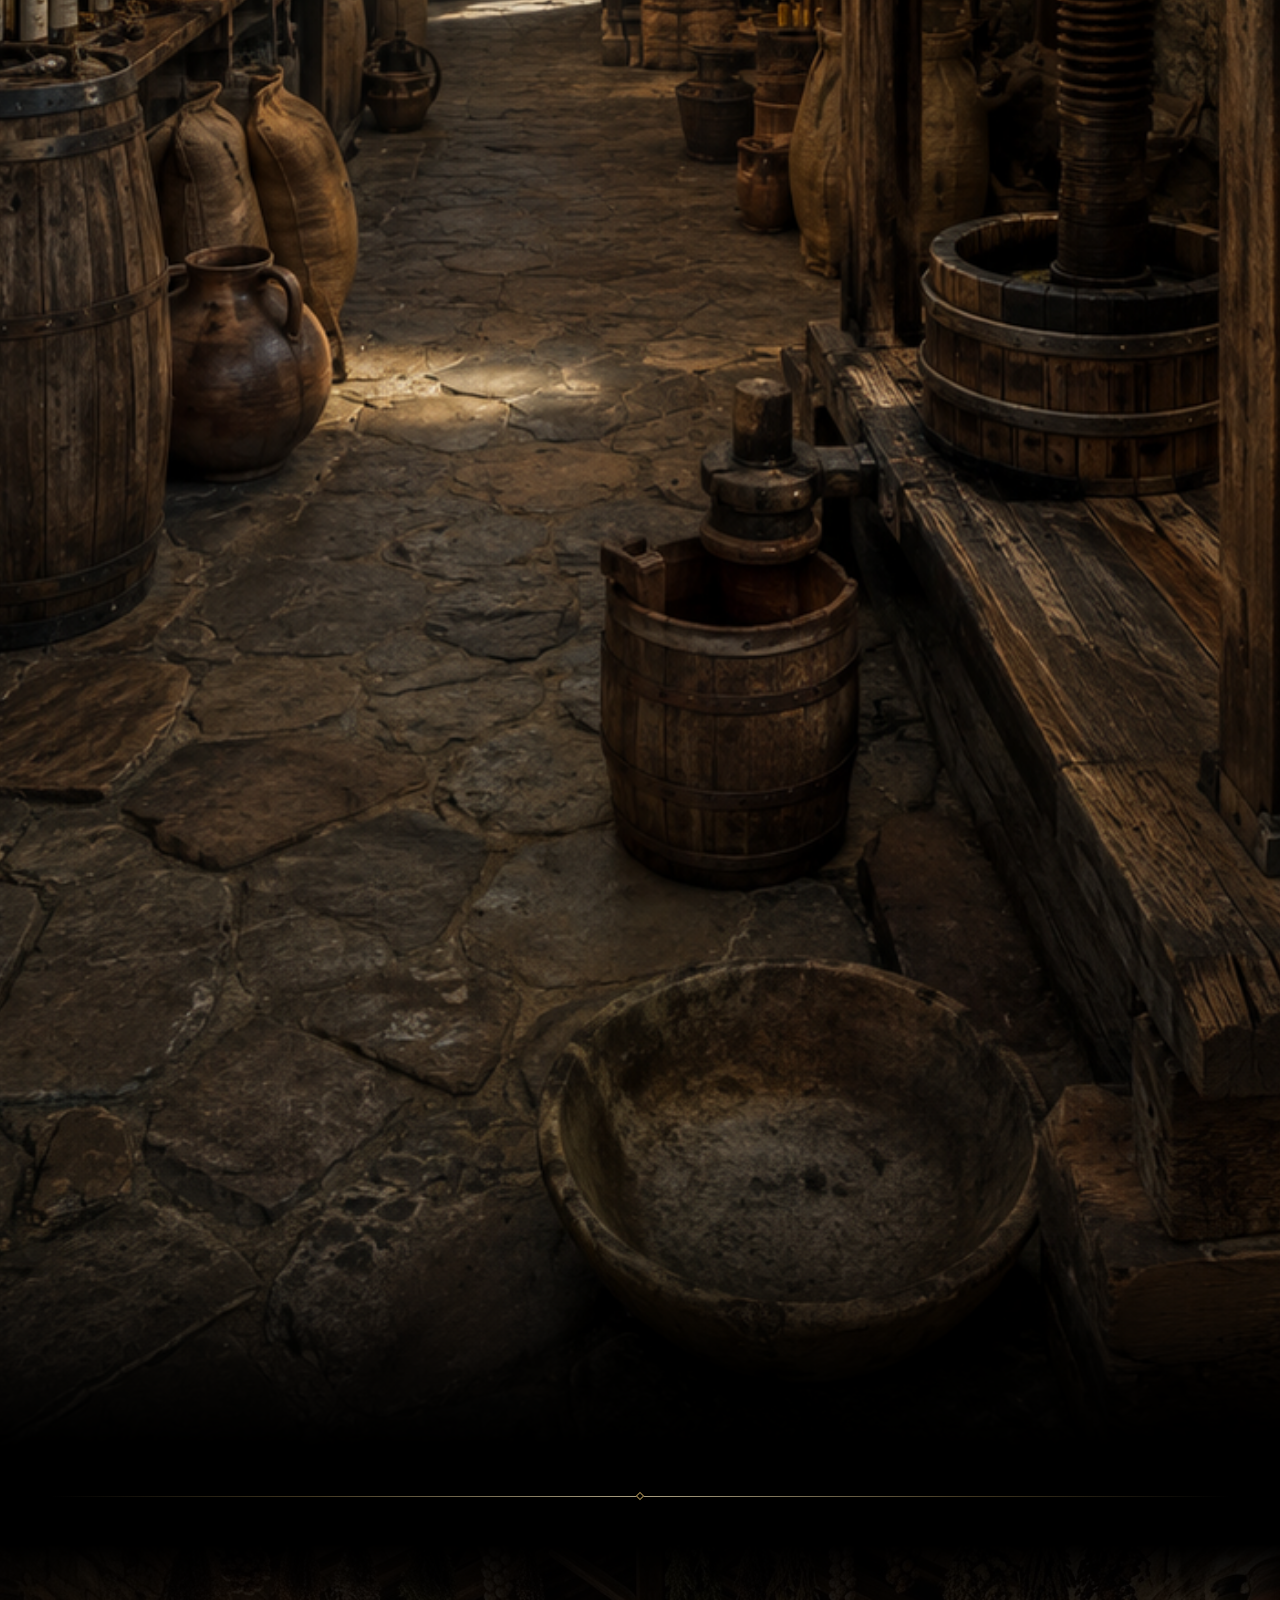
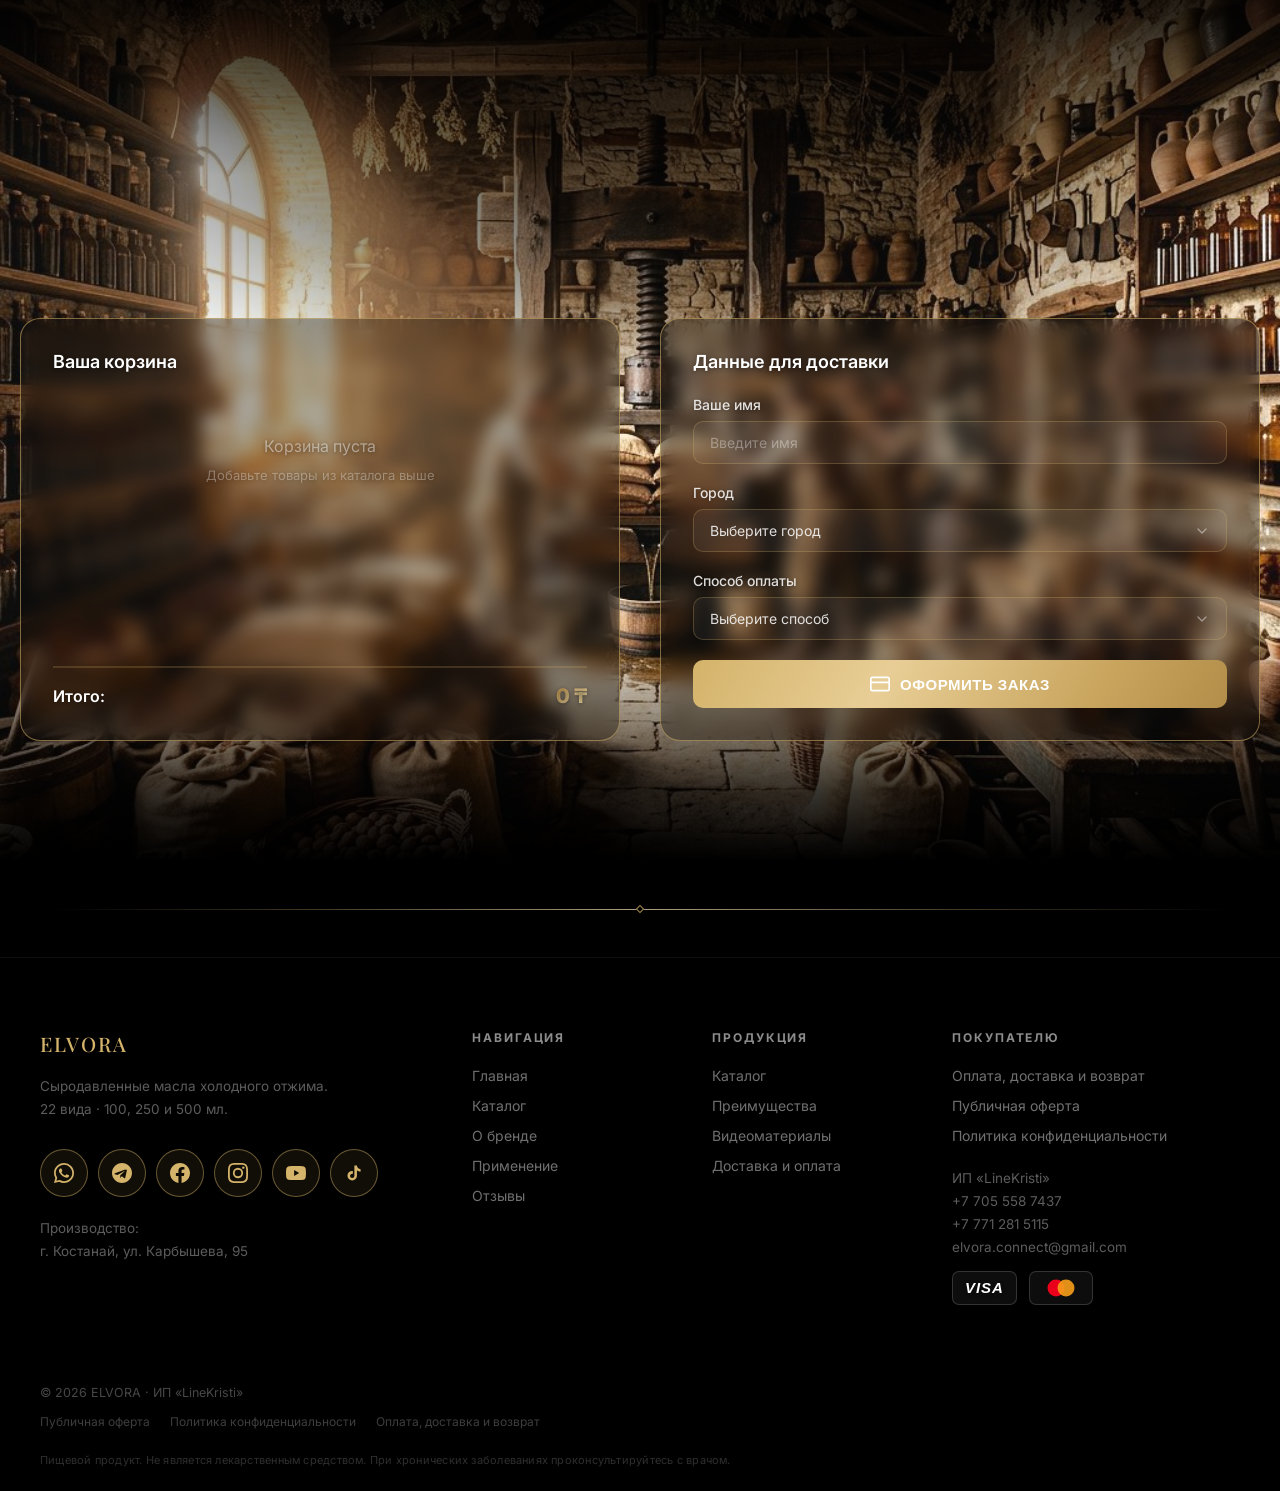
==== commit 1025e953: "Add files via upload" ====
--- a/index.html
+++ b/index.html
@@ -7,7 +7,7 @@
   <link rel="preconnect" href="https://fonts.googleapis.com" />
   <link rel="preconnect" href="https://fonts.gstatic.com" crossorigin />
   <link href="https://fonts.googleapis.com/css2?family=Inter:wght@200;300;400;500;600;700&family=Playfair+Display:ital,wght@0,400;0,700;1,400;1,700&display=swap" rel="stylesheet" />
-  <link rel="stylesheet" href="style.css?v=72" />
+  <link rel="stylesheet" href="style.css?v=73" />
 </head>
 <body>
 
@@ -1233,7 +1233,7 @@
   </div>
 
   <script src="https://cdnjs.cloudflare.com/ajax/libs/gsap/3.12.5/gsap.min.js"></script>
-  <script src="main.js?v=25"></script>
+  <script src="main.js?v=26"></script>
 </body>
 </html>
 
--- a/style.css
+++ b/style.css
@@ -1217,6 +1217,10 @@
   letter-spacing: 0.04em;
   backdrop-filter: blur(4px);
 }
+.catalog__stock--out {
+  border-color: rgba(255,107,107,0.4);
+  color: #FF9B9B;
+}
 
 /* Товар не в наличии — карточка гаснет, кнопки некликабельны,
    поверх бутылки — затемняющая плашка с надписью. */
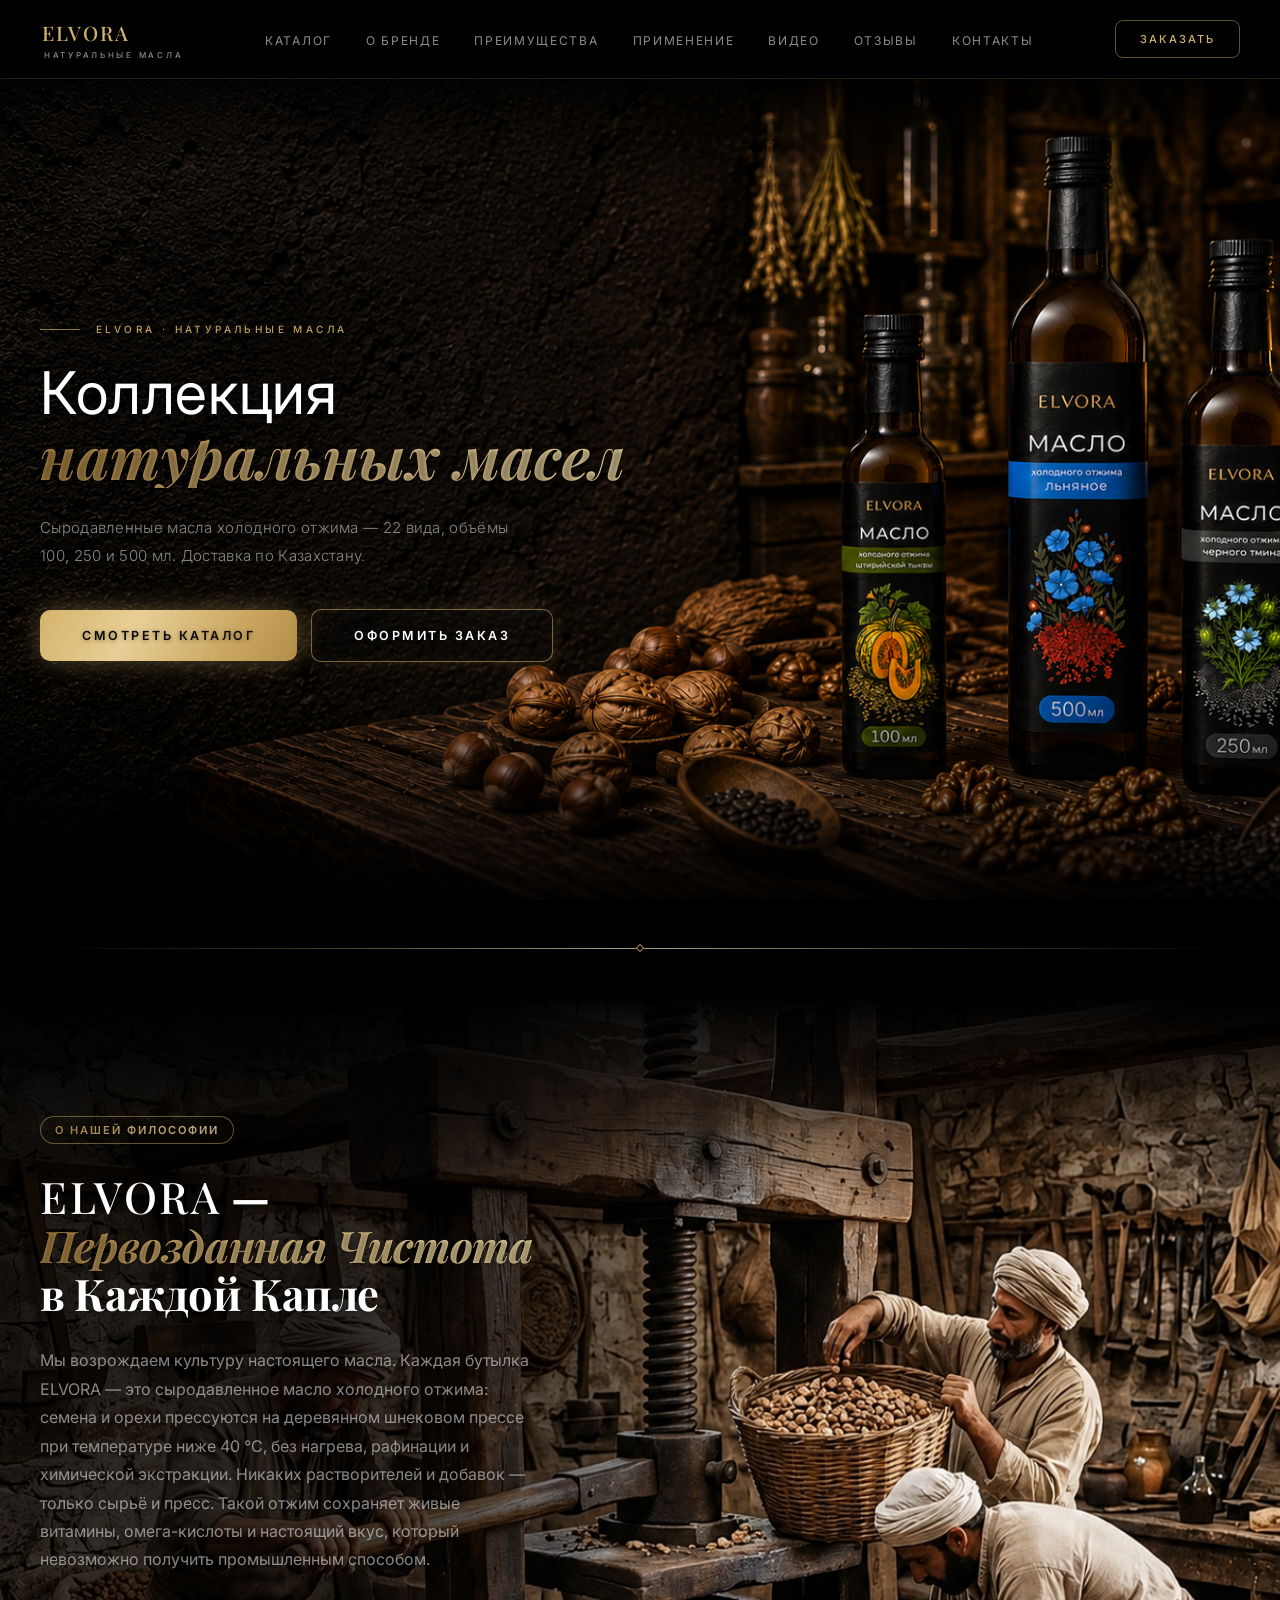
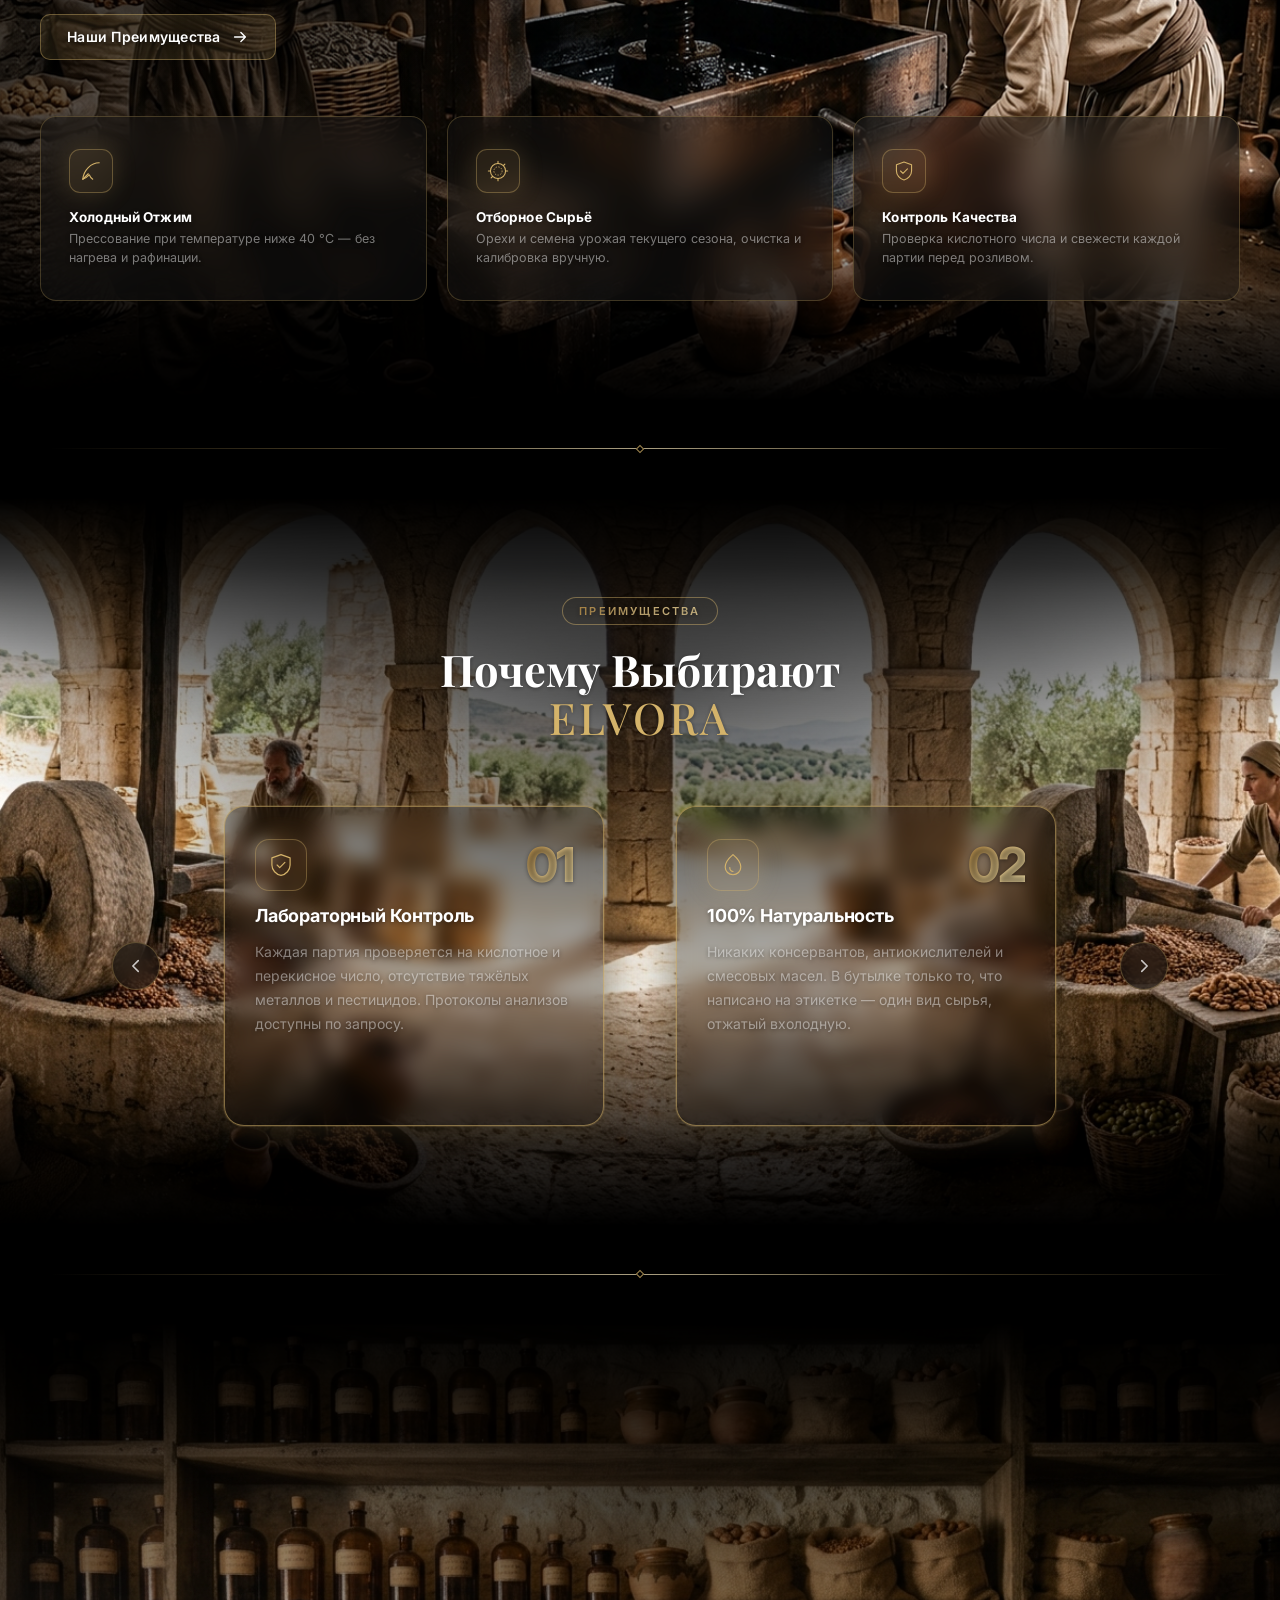
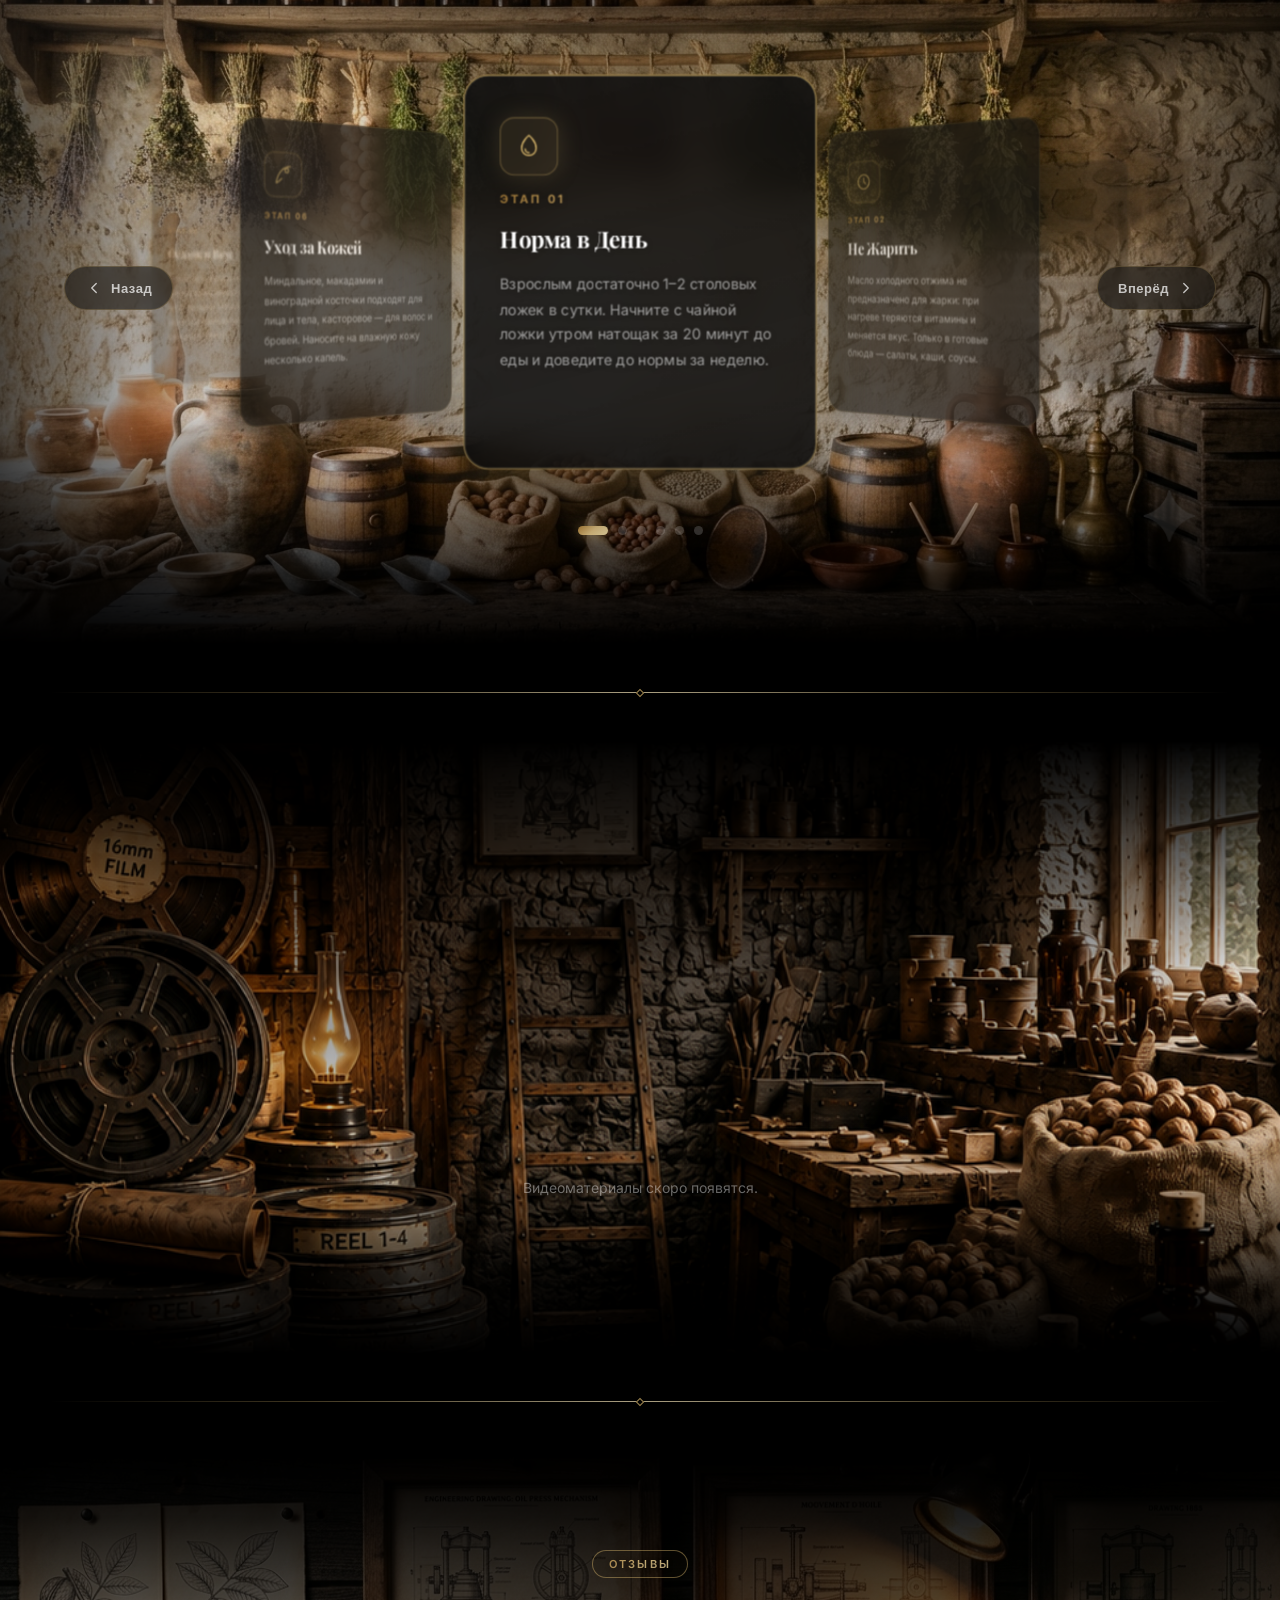
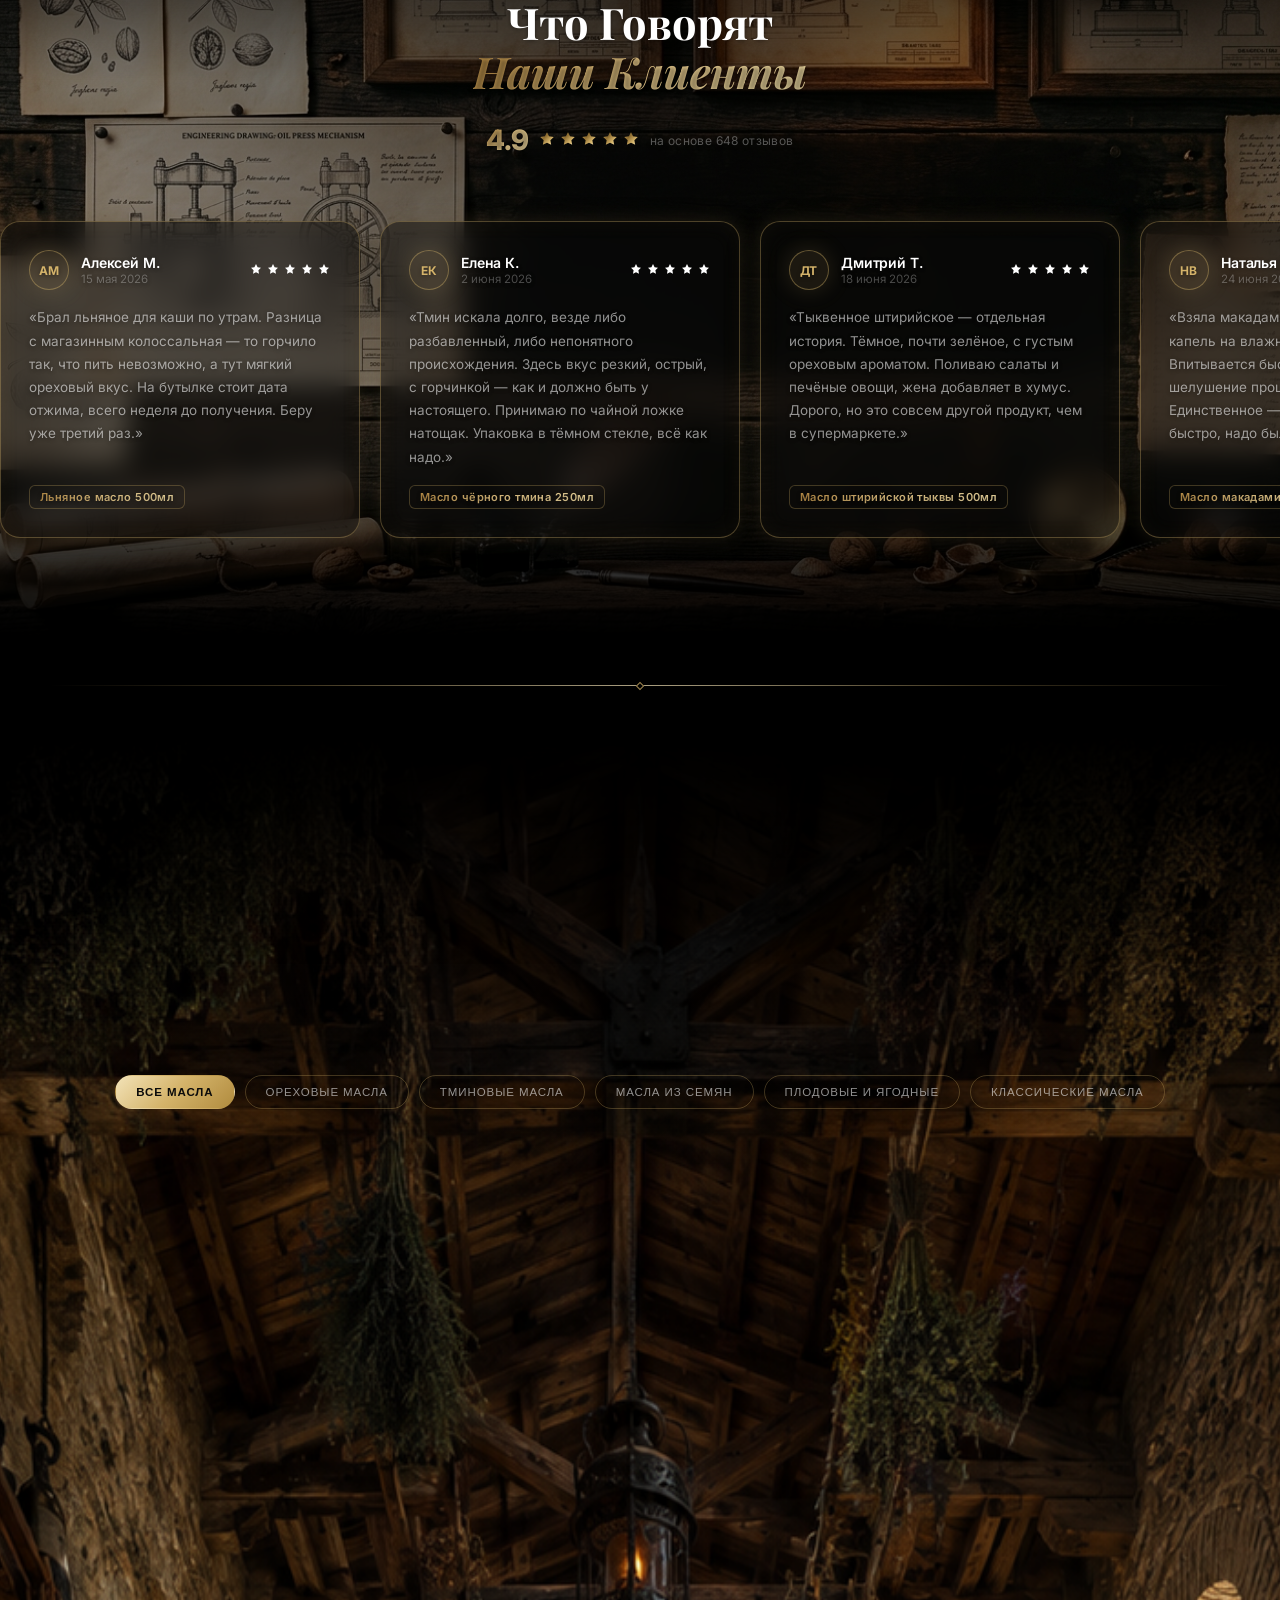
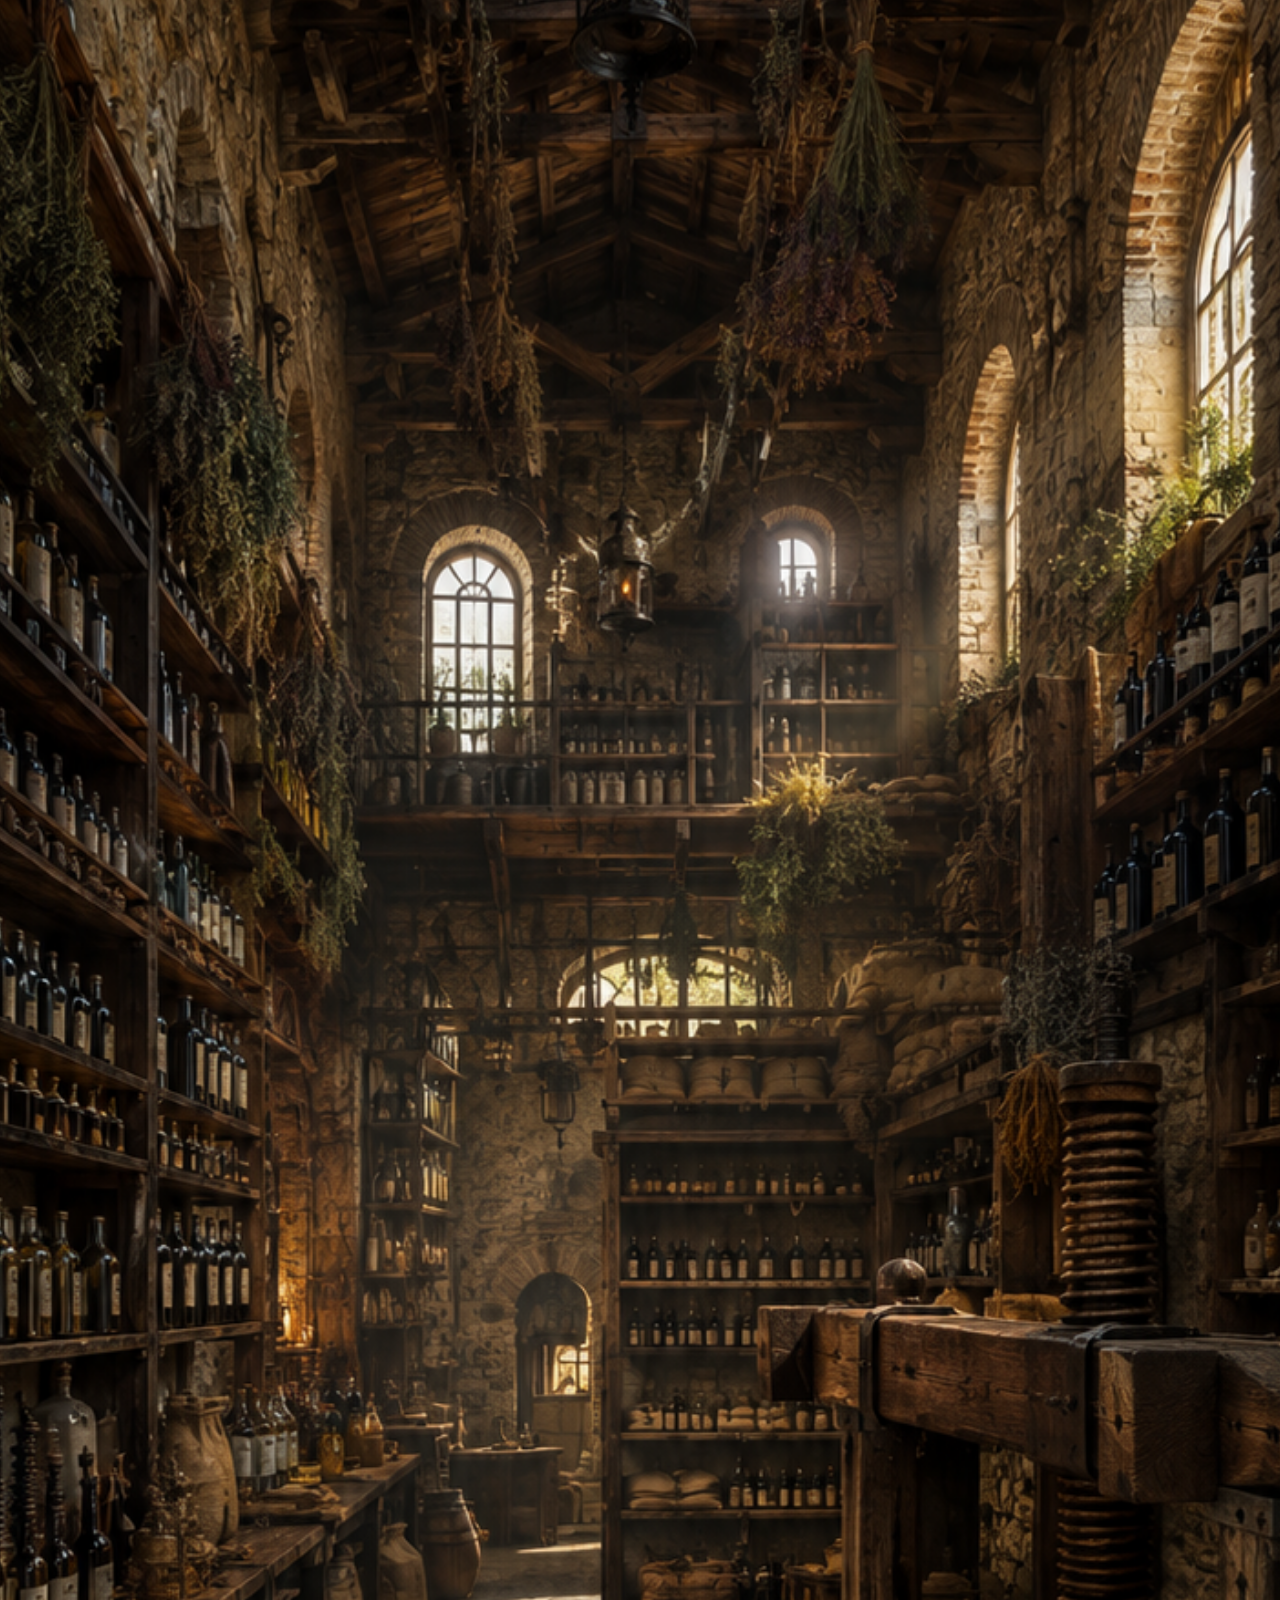
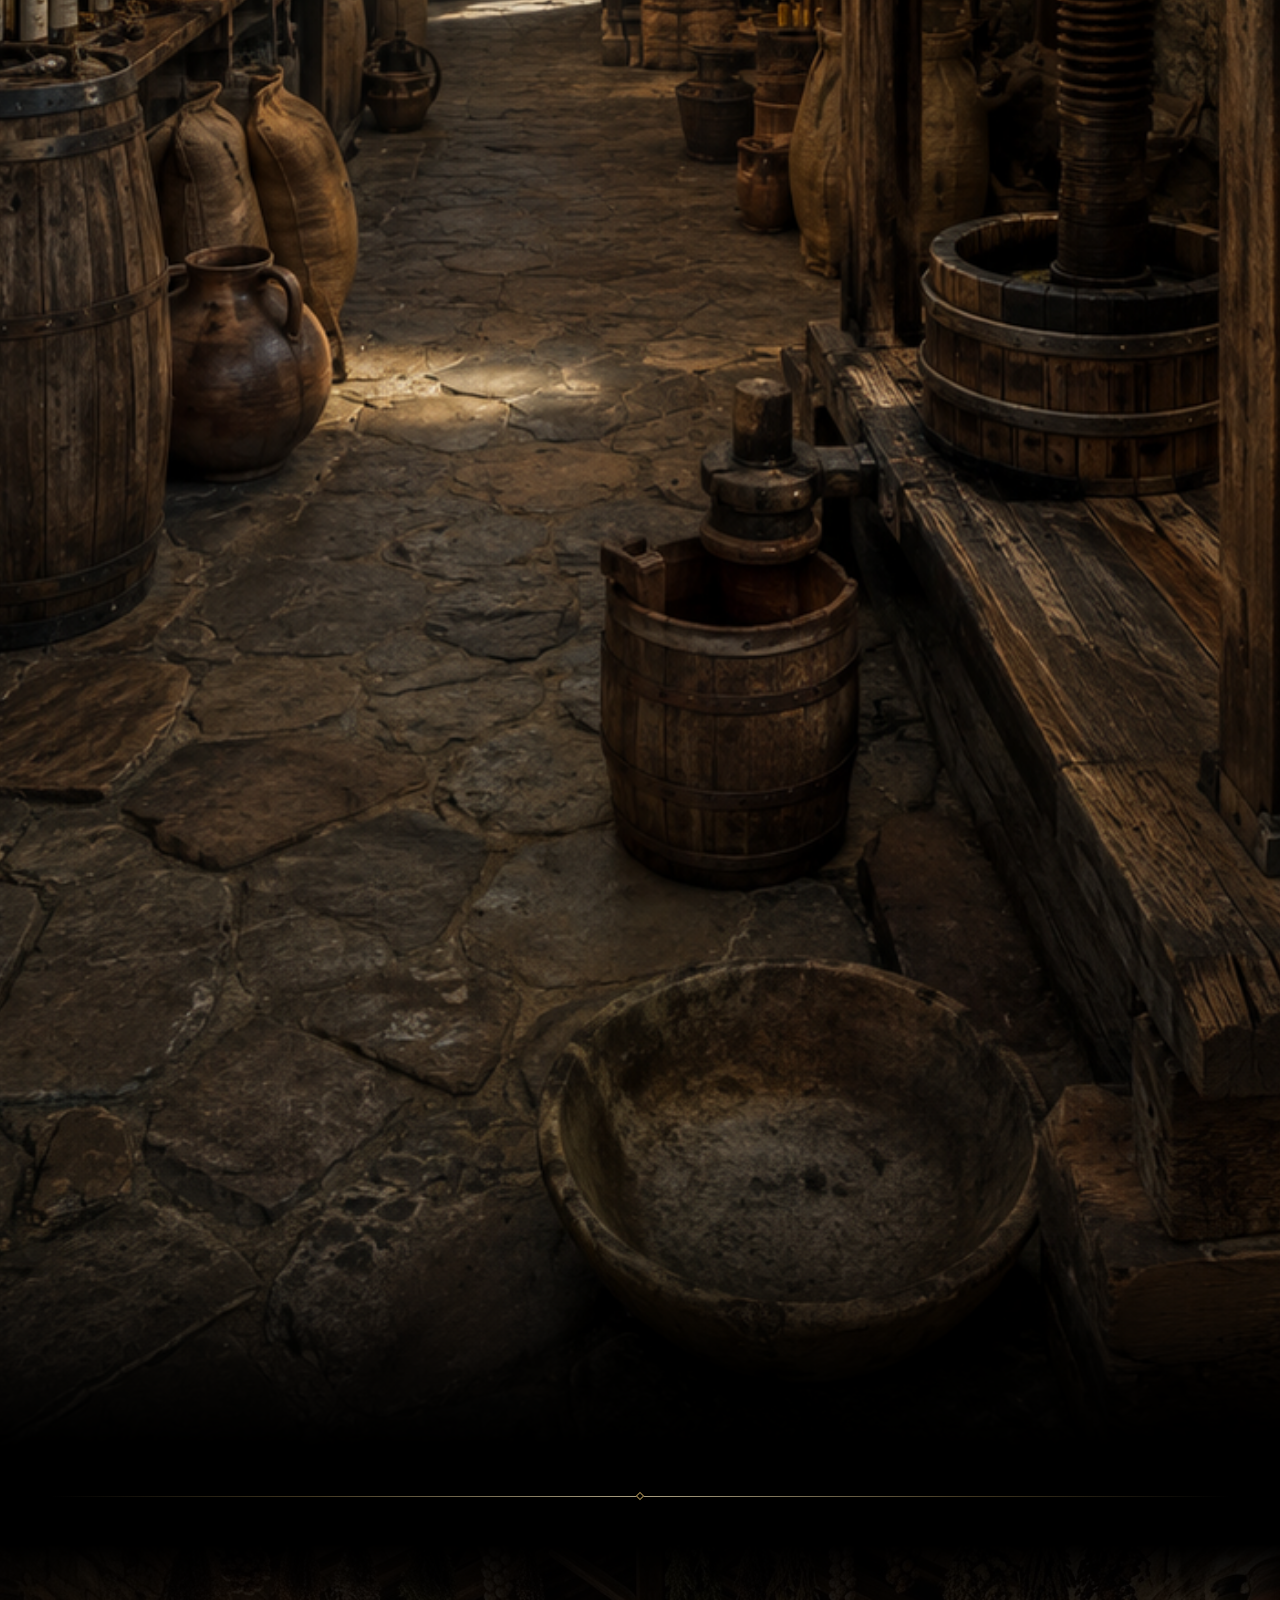
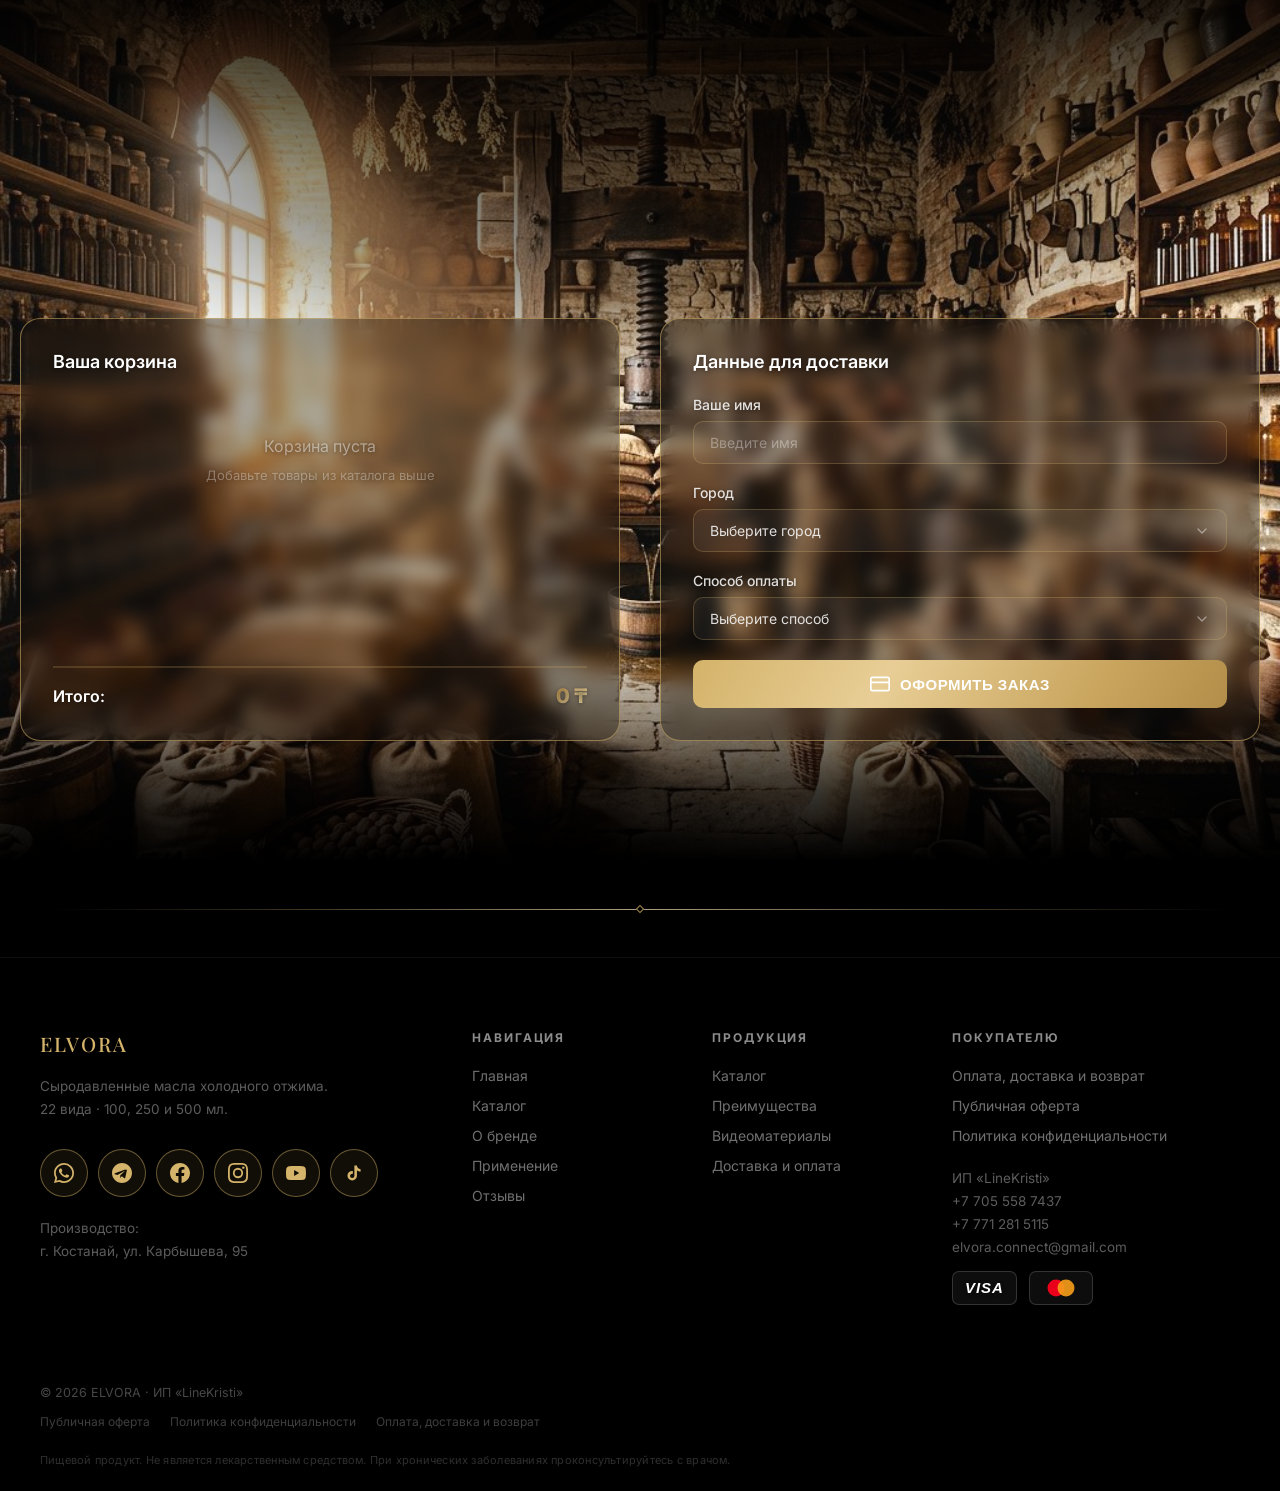
==== commit f66463c2: "Add files via upload" ====
--- a/index.html
+++ b/index.html
@@ -1109,19 +1109,19 @@
             <a href="https://wa.me/77712815115" class="footer__social" data-social="whatsapp" aria-label="WhatsApp" target="_blank" rel="noopener">
               <svg viewBox="0 0 24 24" fill="currentColor"><path d="M20.52 3.48A11.93 11.93 0 0 0 12 0C5.37 0 0 5.37 0 12c0 2.11.55 4.17 1.6 5.98L0 24l6.22-1.57A11.96 11.96 0 0 0 12 24c6.63 0 12-5.37 12-12 0-3.2-1.25-6.21-3.48-8.52zm-8.52 18.43a9.9 9.9 0 0 1-5.05-1.38l-.36-.21-3.69.93.99-3.59-.24-.37A9.9 9.9 0 0 1 2.1 12C2.1 6.53 6.53 2.1 12 2.1c2.64 0 5.12 1.03 6.99 2.9A9.85 9.85 0 0 1 21.9 12c0 5.47-4.43 9.91-9.9 9.91zm5.43-7.42c-.3-.15-1.76-.87-2.03-.97-.27-.1-.47-.15-.67.15-.2.3-.77.97-.94 1.17-.17.2-.35.22-.65.07a8.18 8.18 0 0 1-2.41-1.49 9.06 9.06 0 0 1-1.67-2.07c-.17-.3-.02-.46.13-.61.14-.13.3-.35.45-.52.15-.17.2-.3.3-.5.1-.2.05-.37-.02-.52-.07-.15-.67-1.6-.91-2.2-.24-.57-.48-.49-.67-.5l-.57-.01c-.2 0-.52.07-.79.37-.27.3-1.04 1.02-1.04 2.48s1.07 2.88 1.21 3.08c.15.2 2.1 3.2 5.09 4.49.71.31 1.27.49 1.7.63.72.22 1.37.19 1.88.12.57-.09 1.76-.72 2.01-1.41.25-.7.25-1.29.17-1.41-.07-.13-.27-.2-.57-.35z"/></svg>
             </a>
-            <a href="https://t.me/mirotvorec12" class="footer__social" data-social="telegram" aria-label="Telegram" target="_blank" rel="noopener">
+            <a href="#" class="footer__social" data-social="telegram" aria-label="Telegram" target="_blank" rel="noopener">
               <svg viewBox="0 0 24 24" fill="currentColor"><path d="M12 0C5.37 0 0 5.37 0 12s5.37 12 12 12 12-5.37 12-12S18.63 0 12 0zm5.94 8.18l-2.02 9.52c-.15.67-.54.83-1.09.52l-3-2.21-1.45 1.39c-.16.16-.3.3-.61.3l.21-3.03 5.5-4.97c.24-.21-.05-.33-.37-.12L6.44 14.3l-2.96-.92c-.64-.2-.65-.64.14-.95l11.56-4.46c.54-.19 1.01.13.76.21z"/></svg>
             </a>
-            <a href="https://www.facebook.com/reel/1694674738243918/" class="footer__social" data-social="facebook" aria-label="Facebook" target="_blank" rel="noopener">
+            <a href="#" class="footer__social" data-social="facebook" aria-label="Facebook" target="_blank" rel="noopener">
               <svg viewBox="0 0 24 24" fill="currentColor"><path d="M24 12.07C24 5.41 18.63 0 12 0S0 5.41 0 12.07C0 18.1 4.39 23.1 10.13 24v-8.44H7.08v-3.49h3.04V9.41c0-3.02 1.8-4.7 4.54-4.7 1.31 0 2.68.24 2.68.24v2.97h-1.51c-1.49 0-1.95.93-1.95 1.88v2.27h3.32l-.53 3.49h-2.79V24C19.61 23.1 24 18.1 24 12.07z"/></svg>
             </a>
-            <a href="https://www.instagram.com/pasko.mikhail1206?igsh=MTAwY3ZqcW9mOGk1dA==" class="footer__social" data-social="instagram" aria-label="Instagram" target="_blank" rel="noopener">
+            <a href="#" class="footer__social" data-social="instagram" aria-label="Instagram" target="_blank" rel="noopener">
               <svg viewBox="0 0 24 24" fill="currentColor"><path d="M12 2.16c3.2 0 3.58.01 4.85.07 3.25.15 4.77 1.69 4.92 4.92.06 1.27.07 1.65.07 4.85 0 3.2-.01 3.58-.07 4.85-.15 3.23-1.66 4.77-4.92 4.92-1.27.06-1.64.07-4.85.07-3.2 0-3.58-.01-4.85-.07-3.26-.15-4.77-1.7-4.92-4.92C2.17 15.58 2.16 15.2 2.16 12c0-3.2.01-3.58.07-4.85C2.38 3.86 3.9 2.31 7.15 2.23 8.42 2.17 8.8 2.16 12 2.16zM12 0C8.74 0 8.33.01 7.05.07 2.7.27.27 2.7.07 7.05.01 8.33 0 8.74 0 12c0 3.26.01 3.67.07 4.95.2 4.36 2.62 6.78 6.98 6.98C8.33 23.99 8.74 24 12 24c3.26 0 3.67-.01 4.95-.07 4.35-.2 6.78-2.62 6.98-6.98.06-1.28.07-1.69.07-4.95 0-3.26-.01-3.67-.07-4.95C23.73 2.71 21.31.27 16.95.07 15.67.01 15.26 0 12 0zm0 5.84a6.16 6.16 0 1 0 0 12.32A6.16 6.16 0 0 0 12 5.84zM12 16a4 4 0 1 1 0-8 4 4 0 0 1 0 8zm6.4-11.85a1.44 1.44 0 1 0 0 2.88 1.44 1.44 0 0 0 0-2.88z"/></svg>
             </a>
-            <a href="https://youtube.com/@paskomikhail?si=u4jXpyT2UPWQM1IV" class="footer__social" data-social="youtube" aria-label="YouTube" target="_blank" rel="noopener">
+            <a href="#" class="footer__social" data-social="youtube" aria-label="YouTube" target="_blank" rel="noopener">
               <svg viewBox="0 0 24 24" fill="currentColor"><path d="M23.5 6.19a3.02 3.02 0 0 0-2.12-2.14C19.54 3.6 12 3.6 12 3.6s-7.54 0-9.38.45A3.02 3.02 0 0 0 .5 6.19C.06 8.05 0 12 0 12s.06 3.95.5 5.81a3.02 3.02 0 0 0 2.12 2.14C4.46 20.4 12 20.4 12 20.4s7.54 0 9.38-.45a3.02 3.02 0 0 0 2.12-2.14C23.94 15.95 24 12 24 12s-.06-3.95-.5-5.81zM9.75 15.52V8.48L15.85 12l-6.1 3.52z"/></svg>
             </a>
-            <a href="https://www.tiktok.com/@paskomikhail1?_r=1" class="footer__social" data-social="tiktok" aria-label="TikTok" target="_blank" rel="noopener">
+            <a href="#" class="footer__social" data-social="tiktok" aria-label="TikTok" target="_blank" rel="noopener">
               <svg viewBox="0 0 24 24" fill="currentColor"><path d="M16.6 5.82a4.28 4.28 0 0 1-1.05-2.82h-3.11v12.53a2.59 2.59 0 0 1-2.59 2.51 2.59 2.59 0 0 1-2.59-2.59 2.59 2.59 0 0 1 3.4-2.46V9.6a5.7 5.7 0 0 0-.81-.06 5.7 5.7 0 0 0-5.7 5.7 5.7 5.7 0 0 0 5.7 5.7 5.7 5.7 0 0 0 5.7-5.7V9.01a7.35 7.35 0 0 0 4.3 1.38V7.28a4.28 4.28 0 0 1-3.35-1.46z"/></svg>
             </a>
           </div>
